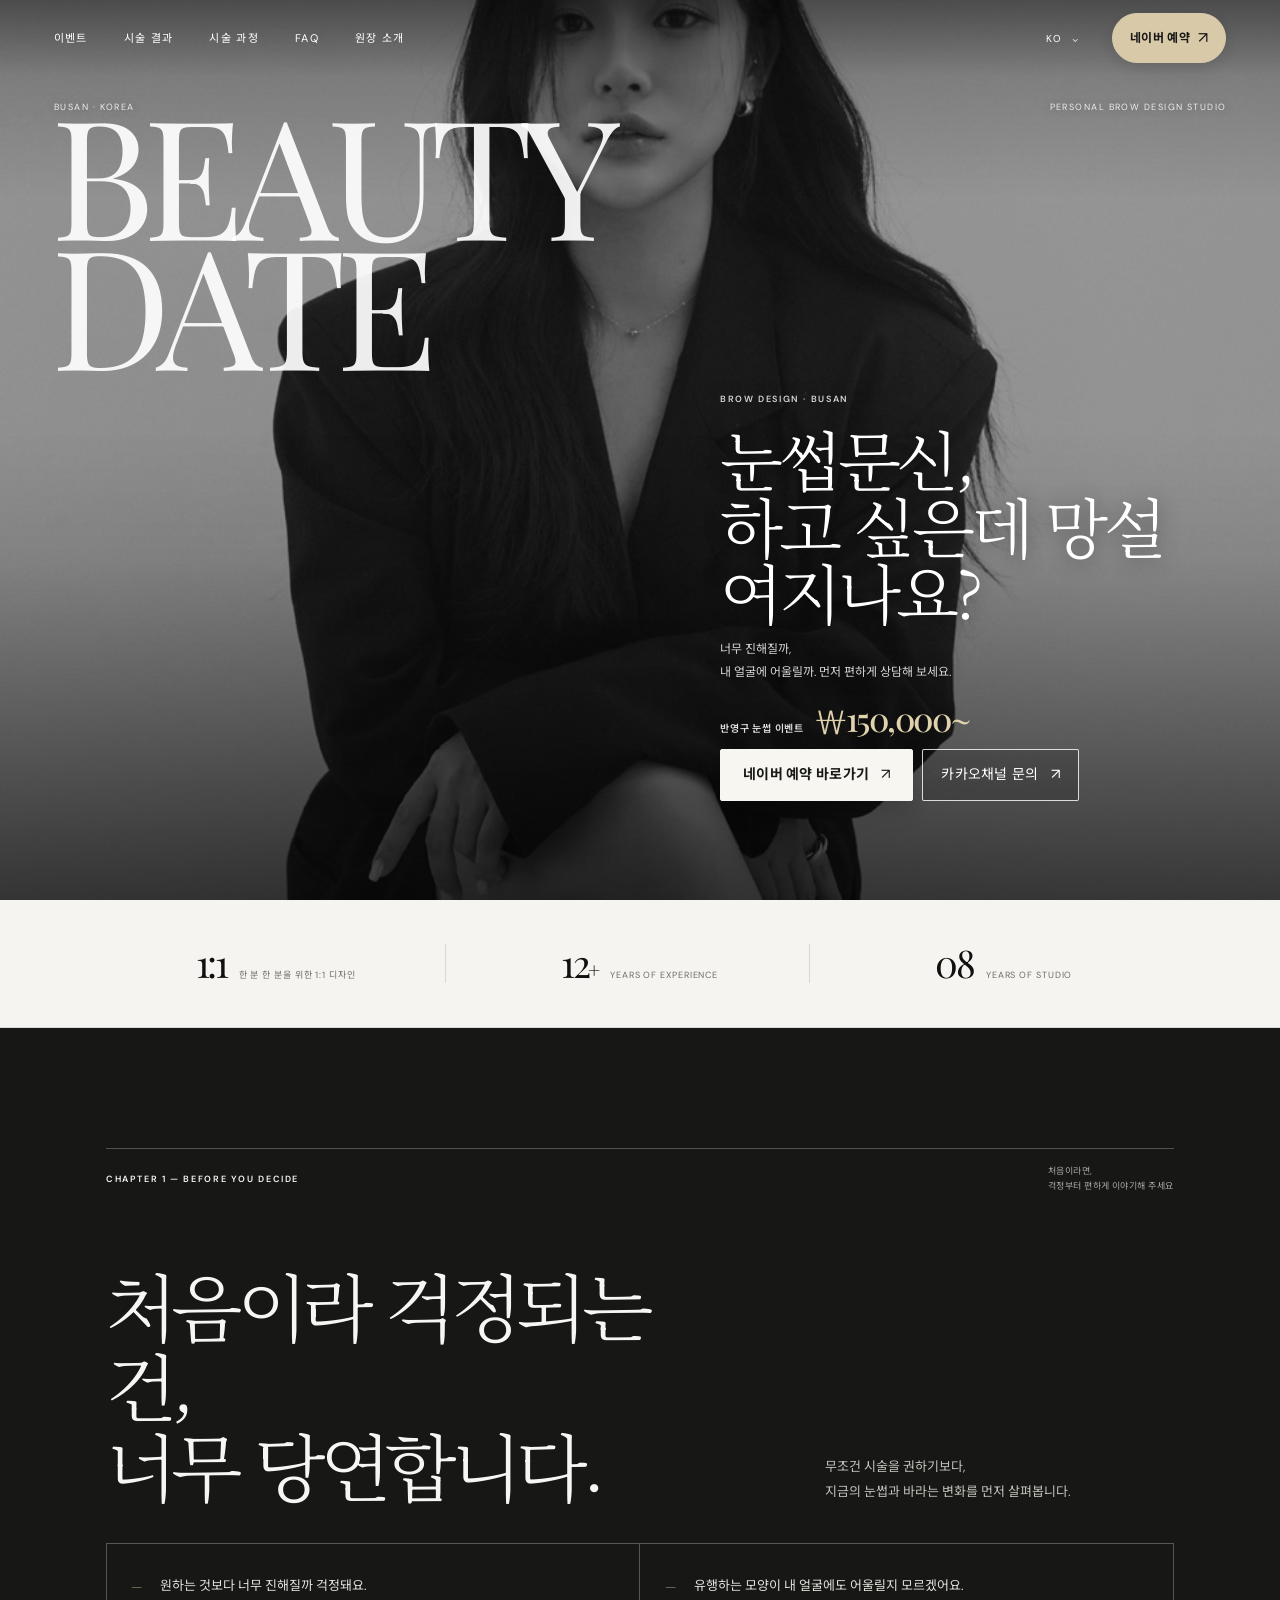
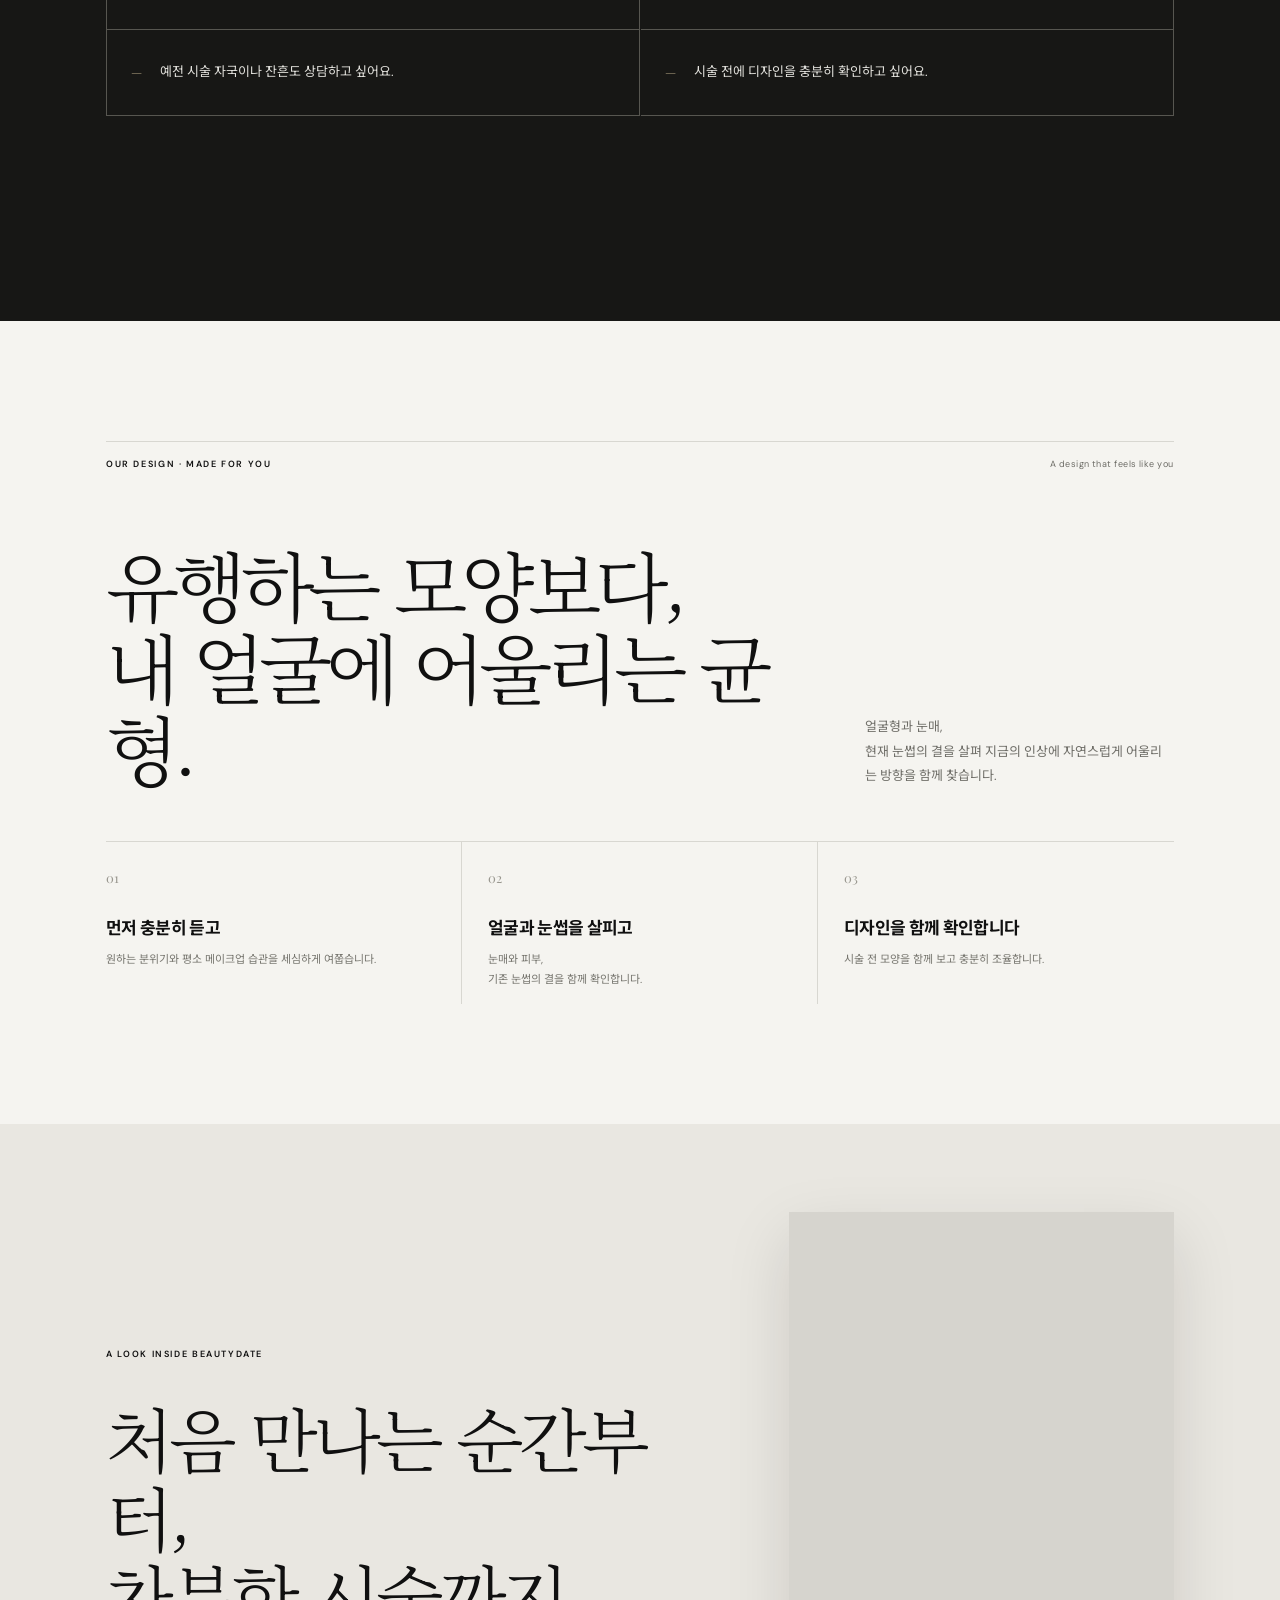
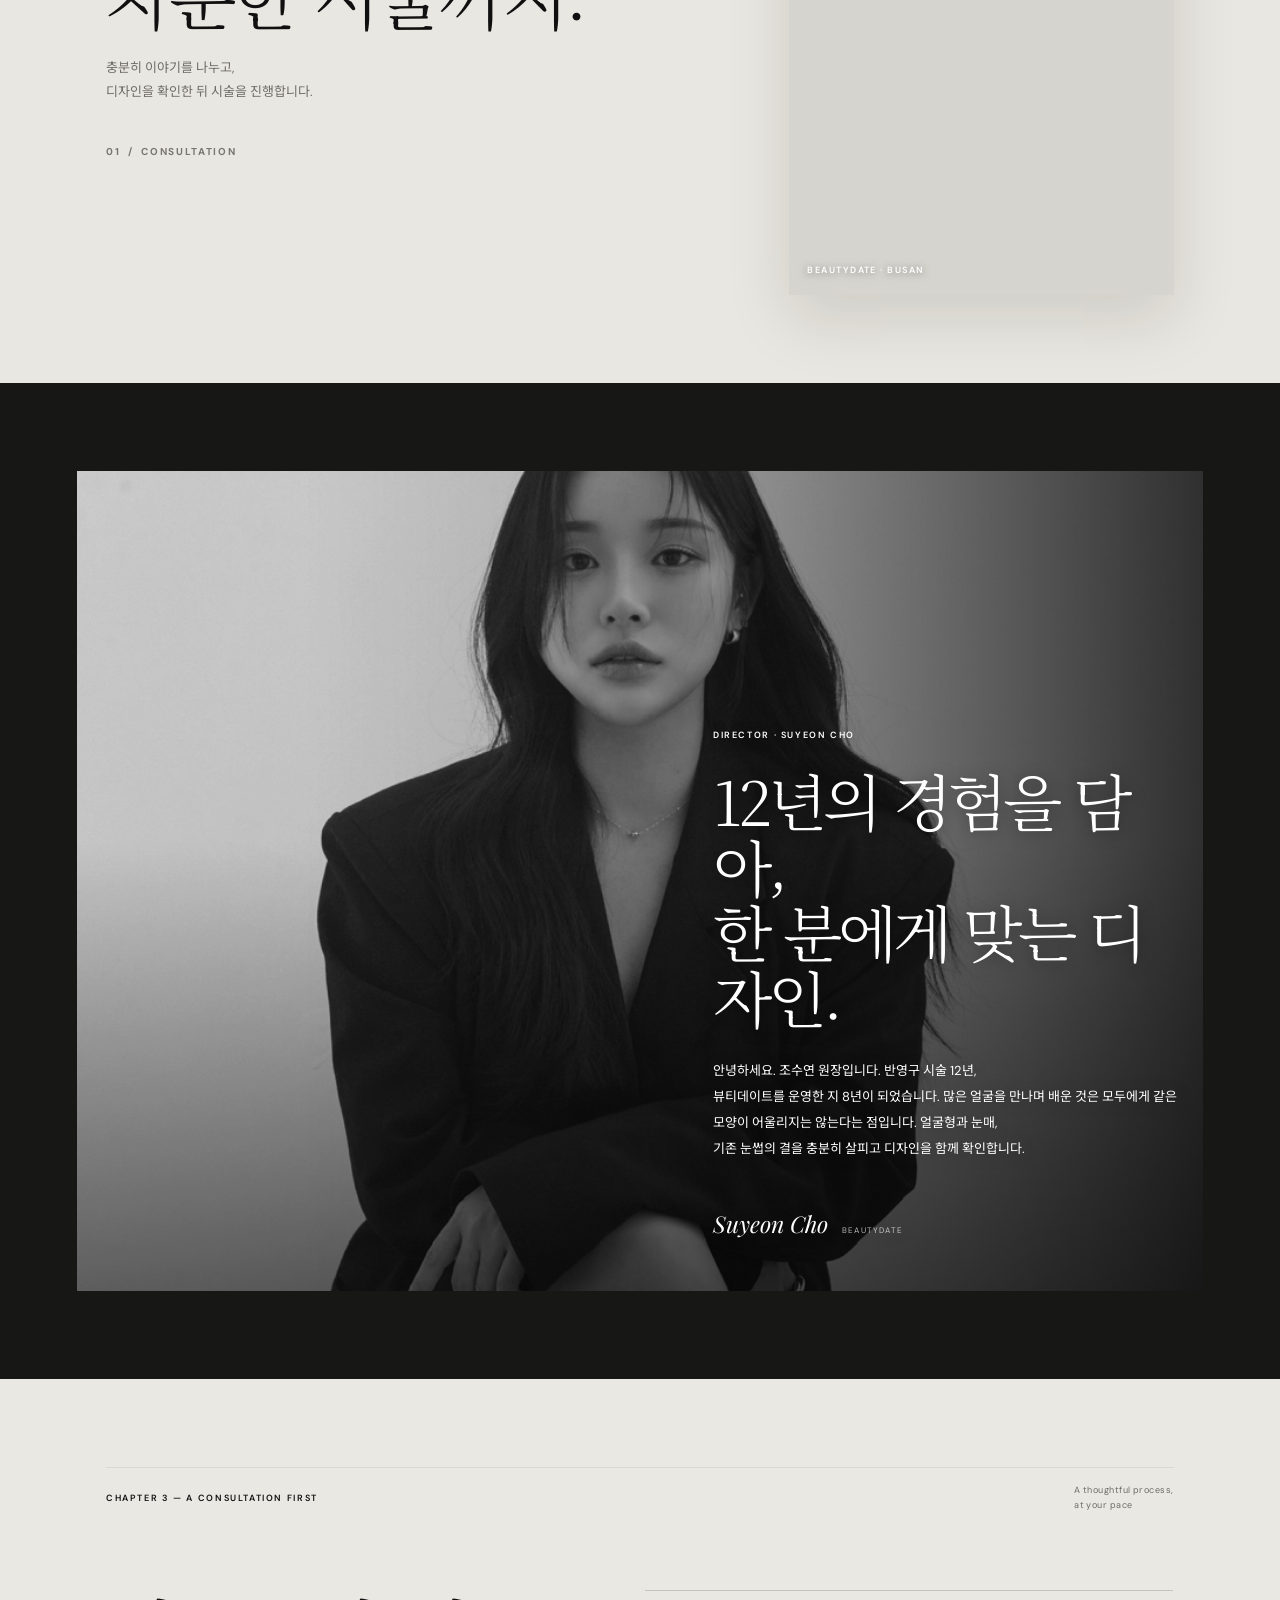
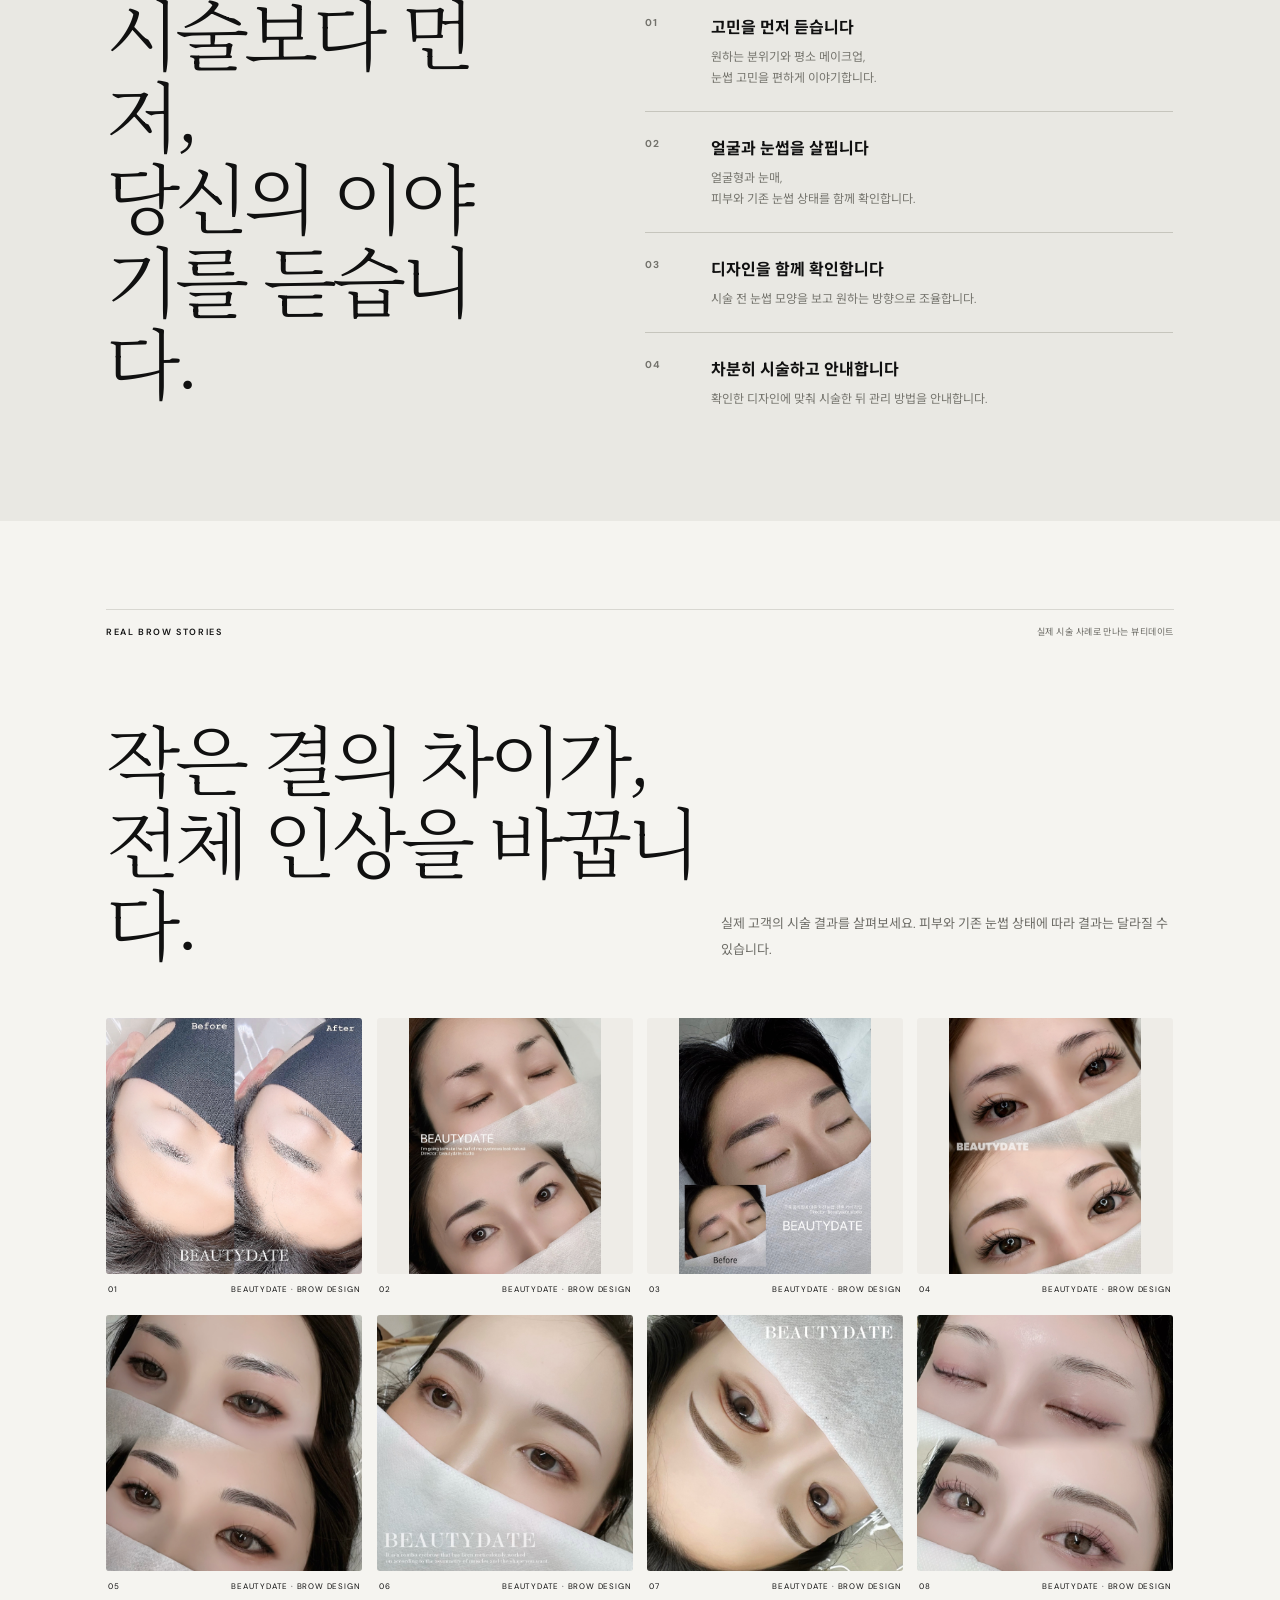
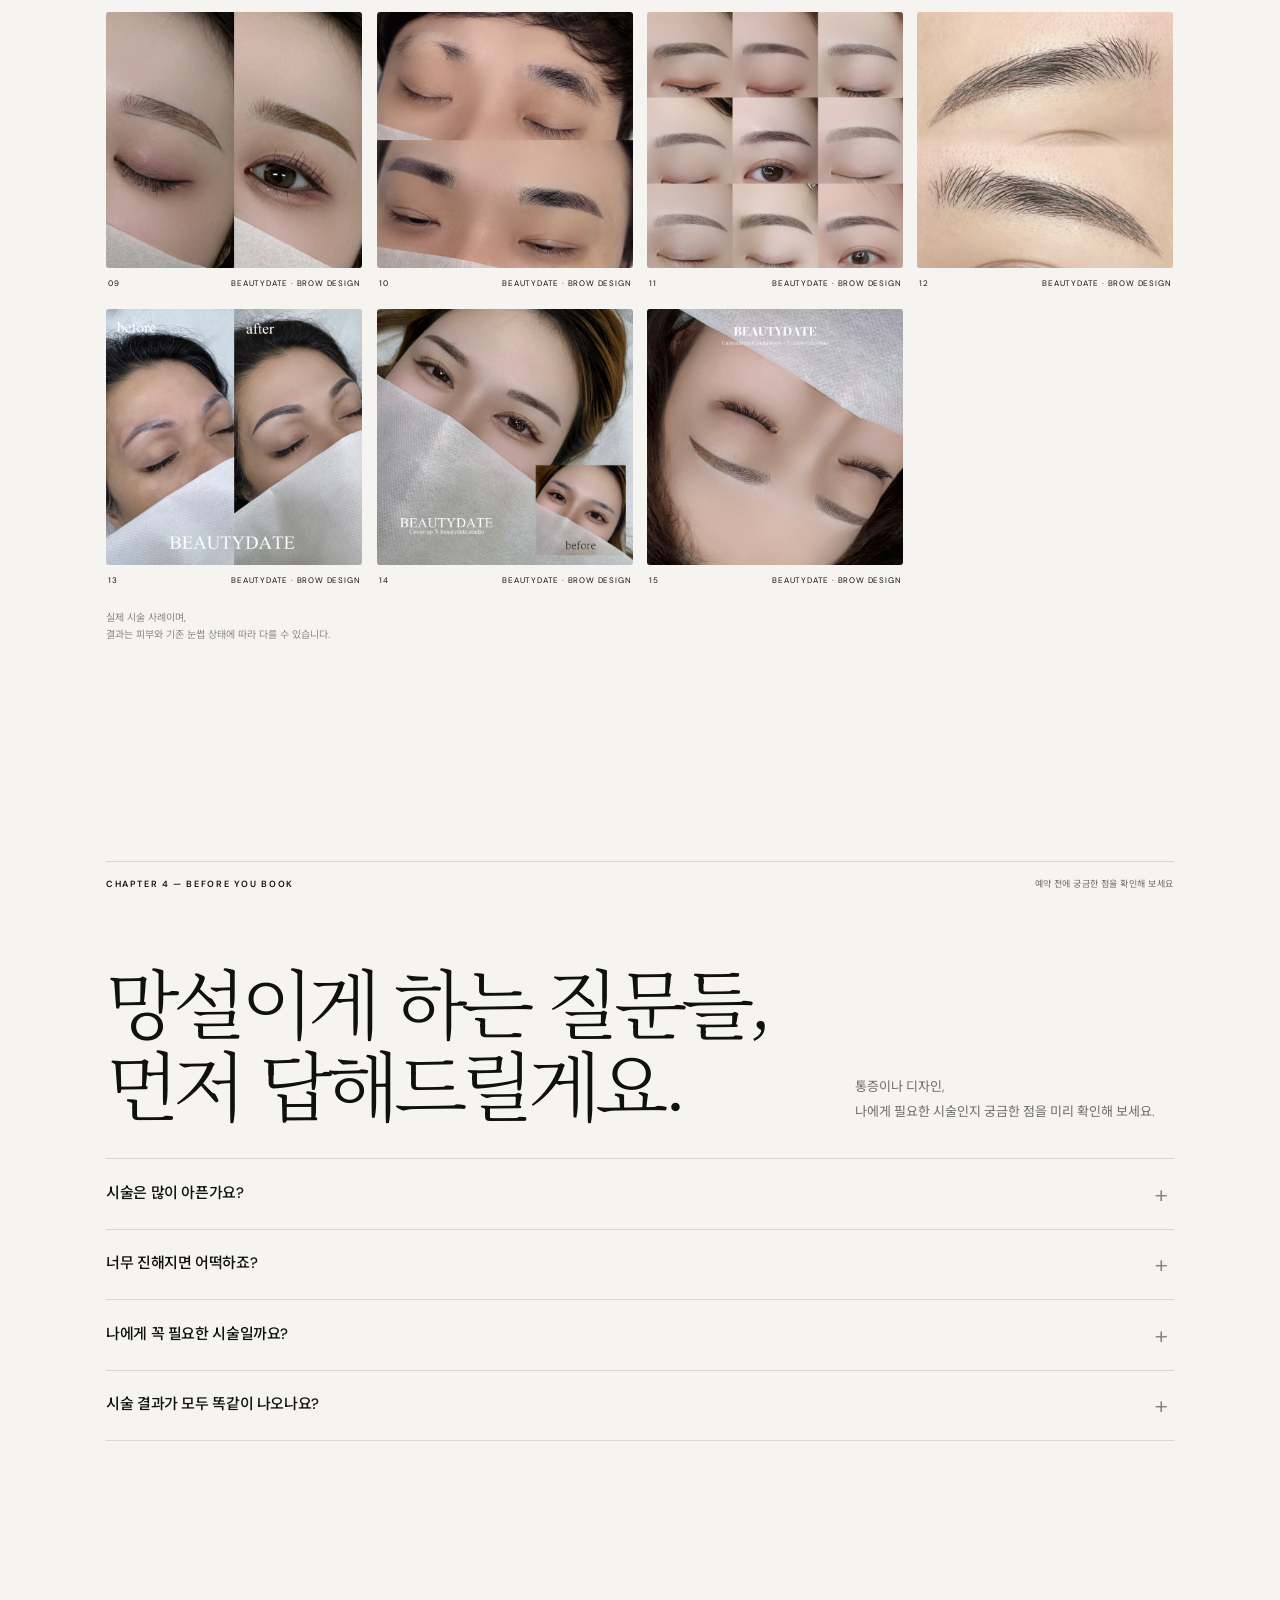
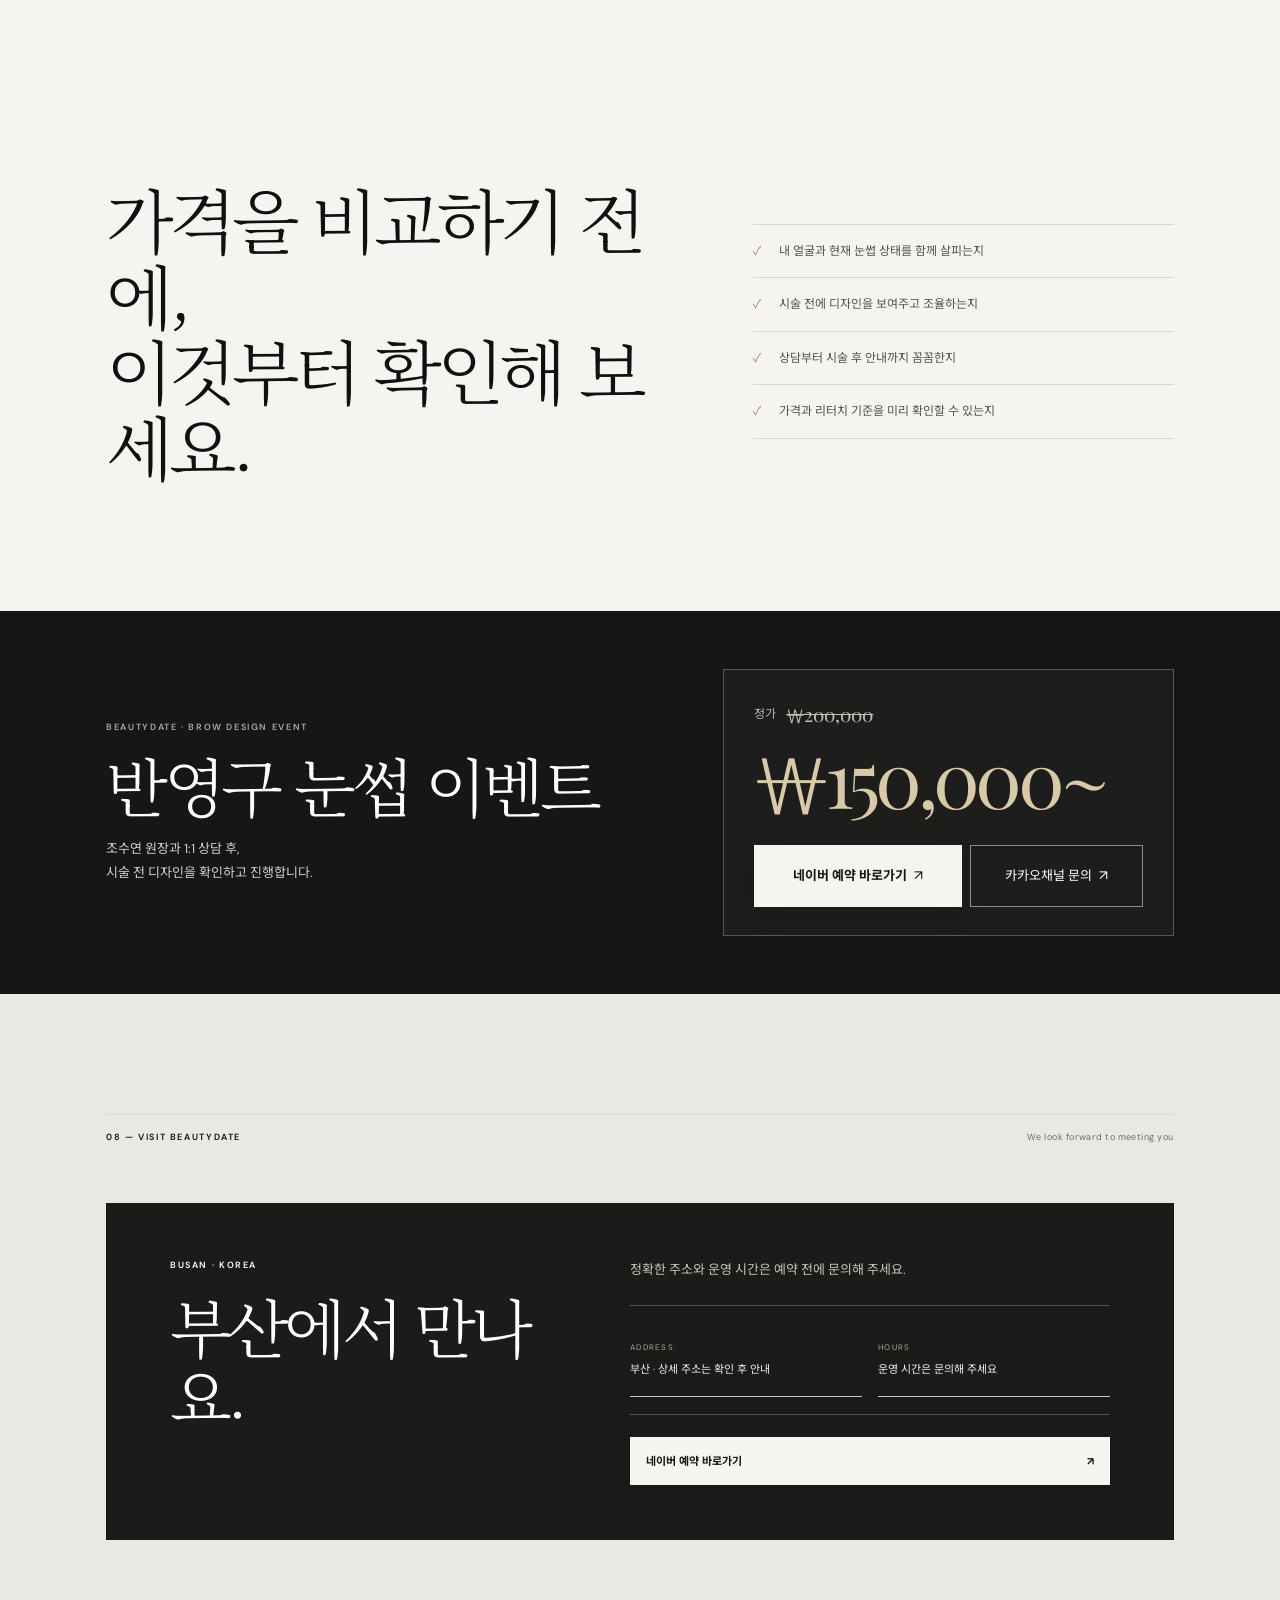
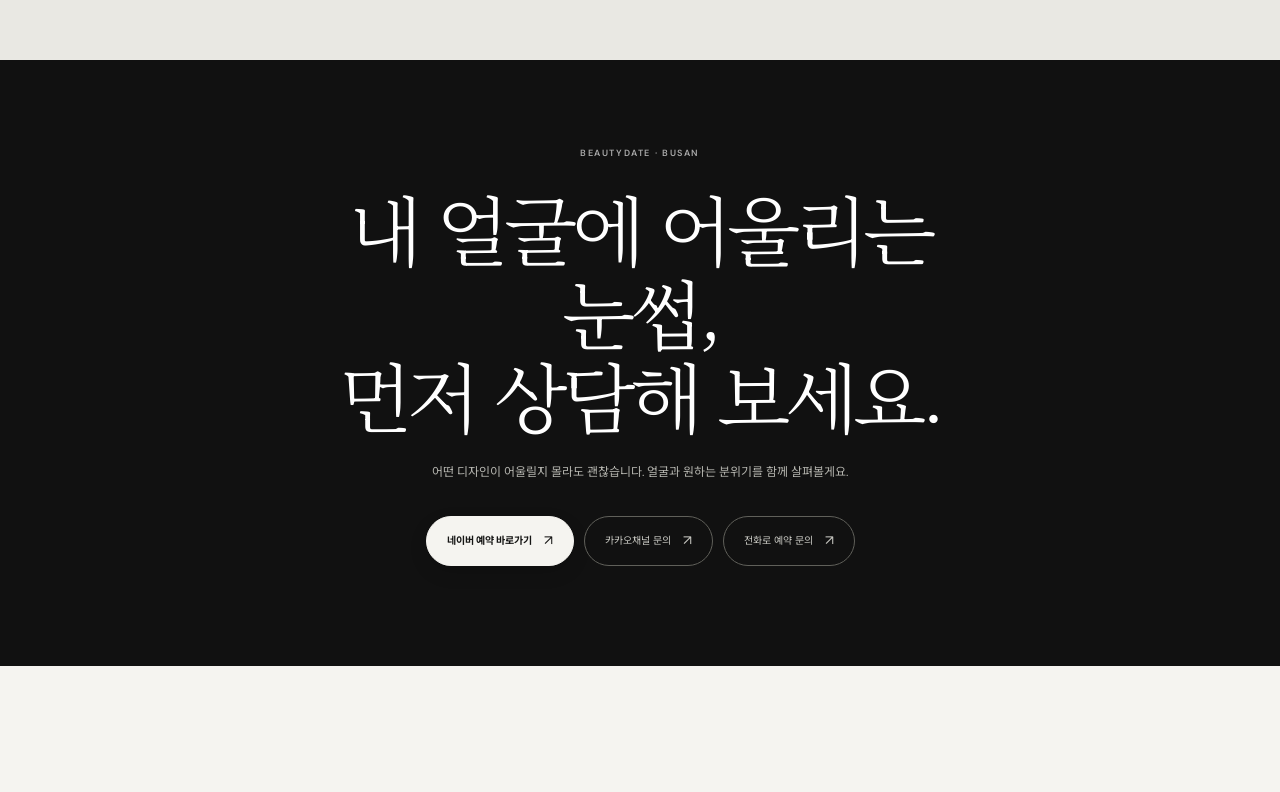
==== index.html @ 1f7e8e73 "Show event price by hero booking actions" ====
<!doctype html>
<html lang="ko">
<head>
  <meta charset="utf-8" />
  <meta name="viewport" content="width=device-width, initial-scale=1" />
  <meta http-equiv="Cache-Control" content="no-cache, no-store, must-revalidate" />
  <meta http-equiv="Pragma" content="no-cache" />
  <meta http-equiv="Expires" content="0" />
  <meta name="theme-color" content="#f5f4f0" />
  <meta name="description" content="부산 뷰티데이트. 조수연 원장의 1:1 맞춤 눈썹 반영구 디자인과 시술 포트폴리오를 만나보세요." />
  <title>뷰티데이트 | 조수연 원장</title>
  <link rel="preconnect" href="https://fonts.googleapis.com">
  <link rel="preconnect" href="https://fonts.gstatic.com" crossorigin>
  <link href="https://fonts.googleapis.com/css2?family=DM+Sans:wght@400;500;600;700&family=Noto+Sans+KR:wght@400;500;600;700&family=Noto+Serif+KR:wght@300;400;500&family=Playfair+Display:wght@400;500;600&display=swap" rel="stylesheet">
  <link rel="stylesheet" href="styles.css?v=20261010-hero-event-price" />
</head>
<body>
  <header class="site-header">
    <a class="sr-only" href="#top" aria-label="Beautydate home">Home</a>
    <nav class="main-nav" aria-label="Main navigation">
      <a href="#event" data-i18n="navOffer">이벤트</a><a href="#works" data-i18n="navWorks">시술 결과</a><a href="#process" data-i18n="navProcess">시술 과정</a><a href="#faq">FAQ</a><a href="#director" data-i18n="navDirector">원장 소개</a>
    </nav>
    <div class="header-end"><div class="language" aria-label="Language"><button class="lang-current" aria-expanded="false">KO <span>⌄</span></button><div class="lang-menu"><button data-lang="ko">한국어</button><button data-lang="ja">日本語</button><button data-lang="zh-TW">繁體中文</button><button data-lang="en">English</button></div></div><a class="header-book" href="https://pcmap.place.naver.com/place/1254580452/booking" target="_blank" rel="noopener noreferrer"><span data-i18n="book">예약하기</span><b aria-hidden="true">↗</b></a></div>
    <button class="menu-toggle" aria-label="Open navigation"><i></i><i></i></button>
  </header>

  <main id="top">
    <section class="hero">
      <div class="hero-stage">
        <h1 class="hero-word">BEAUTY<br><span>DATE</span></h1>
        <figure class="hero-portrait" aria-label="뷰티데이트 조수연 원장 프로필"><img class="hero-slide is-active" src="assets/owner-profile-1.jpeg" alt="조수연 뷰티데이트 대표원장 프로필 사진" fetchpriority="high"><img class="hero-slide" src="assets/owner-profile-2.jpeg" alt="" aria-hidden="true"></figure>
        <div class="hero-topline"><span data-i18n="heroKicker">BUSAN · KOREA</span><span data-i18n="heroTopRight">PERSONAL BROW DESIGN STUDIO</span></div>
        <div class="hero-message"><p class="eyebrow" data-i18n="heroEyebrow">BEAUTY, IN YOUR OWN BALANCE</p><h2 data-i18n="heroTitle">나답게 선명해지는<br>아름다움.</h2><p data-i18n="heroText">얼굴의 균형과 표정을 살펴, 지금의 나에게 자연스럽게 어울리는 눈썹을 디자인합니다.</p><div class="hero-offer"><span data-i18n="heroOfferLabel">반영구 눈썹 이벤트</span><strong>₩150,000~</strong></div><div class="hero-actions"><a class="booking-primary" href="https://pcmap.place.naver.com/place/1254580452/booking" target="_blank" rel="noopener noreferrer"><span data-i18n="naverBooking">네이버 예약 바로가기</span><b aria-hidden="true">↗</b></a><a class="booking-secondary" href="https://pf.kakao.com/_fQxjnT" target="_blank" rel="noopener noreferrer"><span data-i18n="kakaoInquiry">카카오채널 문의</span><b aria-hidden="true">↗</b></a></div></div>
      </div>
    </section>

    <section class="signature-quick section-pad" id="signature" aria-label="뷰티데이트 핵심 정보"><div><strong>1:1</strong><span data-i18n="quickDesign">얼굴형에 맞춘 디자인</span></div><div><strong>12<span>+</span></strong><span data-i18n="yearsService">YEARS OF EXPERIENCE</span></div><div><strong>08</strong><span data-i18n="yearsStudio">YEARS OF STUDIO</span></div></section>

    <section class="concerns section-pad" id="concerns"><div class="section-heading"><p class="eyebrow" data-i18n="concernsLabel">02 — DOES THIS FEEL FAMILIAR?</p><span data-i18n="concernsMeta">A little more ease, every morning</span></div><div class="concerns-heading"><h2 data-i18n="concernsTitle">눈썹을 그릴 때마다<br>마음에 걸리는 게 있나요?</h2><p data-i18n="concernsText">매일 반복되는 작은 불편부터, 처음 시술을 앞둔 걱정까지 편하게 이야기해 주세요.</p></div><div class="concerns-list"><p data-i18n="concernOne">양쪽 눈썹 모양을 맞추기 어려워요.</p><p data-i18n="concernTwo">빈 곳을 채우다 보면 인상이 진해져요.</p><p data-i18n="concernThree">매일 그리는 시간을 조금 줄이고 싶어요.</p><p data-i18n="concernFour">처음이라 어떤 모양이 어울릴지 모르겠어요.</p></div><p class="concerns-foot" data-i18n="concernsFoot">서두르지 않고 상담한 뒤, 얼굴과 취향에 맞는 방향을 함께 찾아갑니다.</p></section>

    <section class="approach section-pad" id="approach"><div class="section-heading"><p class="eyebrow" data-i18n="approachLabel">01 — OUR DESIGN</p><span data-i18n="approachMeta">Designed around your features</span></div><div class="approach-intro"><h2 data-i18n="approachTitle">유행하는 모양보다,<br><em>나에게 어울리는 균형.</em></h2><p data-i18n="approachText">얼굴형과 눈매, 기존 눈썹의 결을 살펴 지금의 인상에 자연스럽게 어울리는 디자인을 찾습니다.</p></div><div class="approach-points"><article><span>01</span><h3 data-i18n="approachOneTitle">먼저 충분히 듣고</h3><p data-i18n="approachOneText">원하는 분위기와 평소 메이크업 습관을 상담합니다.</p></article><article><span>02</span><h3 data-i18n="approachTwoTitle">함께 디자인을 보고</h3><p data-i18n="approachTwoText">시술 전 눈썹 모양을 확인하고 조율합니다.</p></article><article><span>03</span><h3 data-i18n="approachThreeTitle">차분히 마무리합니다</h3><p data-i18n="approachThreeText">확인한 디자인을 바탕으로 세심하게 시술합니다.</p></article></div></section>

    <section class="design-film section-pad" id="film" aria-labelledby="design-film-title"><div class="design-film-copy"><p class="eyebrow" data-i18n="filmLabel">CONSULTATION · TREATMENT</p><h2 id="design-film-title" data-i18n="filmTitle">상담부터 시술까지,<br><em>편안한 흐름으로.</em></h2><p data-i18n="filmText">충분히 이야기를 나누고, 차분하게 시술을 진행합니다.</p><span class="film-caption" aria-live="polite" data-film-caption>01&nbsp; / &nbsp;CONSULTATION</span></div><div class="design-film-frame" data-design-film><video class="design-film-video is-active" muted playsinline webkit-playsinline preload="auto" aria-label="뷰티데이트 상담 영상"><source src="assets/design-video/consultation.m4v?v=20261005-15sec" type="video/mp4"></video><video class="design-film-video" muted playsinline webkit-playsinline preload="auto" aria-label="뷰티데이트 시술 영상"><source src="assets/design-video/treatment-1.m4v" type="video/mp4"></video><span class="film-index" aria-hidden="true">BEAUTYDATE · BUSAN</span></div></section>

    <section class="director section-pad" id="director"><div class="section-heading"><p class="eyebrow" data-i18n="directorLabel">CHAPTER 2 — MEET YOUR DIRECTOR</p><span data-i18n="directorMeta">Beautydate, Busan</span></div><div class="director-grid"><figure><video class="director-ai-video" autoplay muted loop playsinline webkit-playsinline preload="metadata" poster="assets/owner-profile-1.jpeg" aria-label="뷰티데이트 대표원장 AI 소개 영상"><source src="assets/hero-video-compatible.m4v" type="video/mp4"></video></figure><div class="director-copy"><p class="eyebrow" data-i18n="directorEyebrow">DIRECTOR · SUYEON CHO</p><h2 data-i18n="directorTitle">12년의 경험,<br><em>한 사람을 위한 디자인.</em></h2><p data-i18n="directorText">반영구 시술 12년, 샵 운영 8년의 경험을 바탕으로 고객 한 분 한 분의 얼굴에 어울리는 디자인을 고민합니다. 충분히 듣고, 함께 확인하고, 세심하게 마무리합니다.</p><div class="signature-mark">Suyeon Cho<span>BEAUTYDATE</span></div></div></div></section>

    <section class="process section-pad" id="process"><div class="section-heading"><p class="eyebrow" data-i18n="processLabel">CHAPTER 3 — A CONSULTATION FIRST</p><span data-i18n="processMeta">Considered at every step</span></div><div class="process-grid"><h2 data-i18n="processTitle">서두르지 않고,<br><em>함께 완성합니다.</em></h2><div class="steps"><article><b>01</b><div><h3 data-i18n="step1Title">상담</h3><p data-i18n="step1Text">원하는 분위기와 현재 눈썹 상태, 피부 컨디션을 먼저 확인합니다.</p></div></article><article><b>02</b><div><h3 data-i18n="step2Title">디자인 확인</h3><p data-i18n="step2Text">얼굴의 비율과 눈매에 맞춰 디자인하고, 시술 전 충분히 조율합니다.</p></div></article><article><b>03</b><div><h3 data-i18n="step3Title">섬세한 시술</h3><p data-i18n="step3Text">확정한 디자인을 바탕으로 차분하게 시술을 진행합니다.</p></div></article><article><b>04</b><div><h3 data-i18n="step4Title">사후 안내</h3><p data-i18n="step4Text">시술 후 관리 방법과 리터치 관련 내용을 안내해 드립니다.</p></div></article></div></div></section>

    <section class="works section-pad" id="works"><div class="section-heading"><p class="eyebrow" data-i18n="worksLabel">REAL BROW STORIES</p><span data-i18n="worksMeta">A collection of real brow designs</span></div><div class="works-title"><h2 data-i18n="worksTitle">작은 결의 차이가<br><em>전체 인상을 바꿉니다.</em></h2><p data-i18n="worksText">실제 고객의 시술 결과를 살펴보세요.<br>피부와 기존 눈썹에 따라 결과는 달라질 수 있습니다.</p></div><div class="treatment-gallery" aria-label="뷰티데이트 시술 결과 사진"></div><p class="gallery-footnote" data-i18n="galleryFootnote">실제 시술 사례이며, 결과는 피부와 기존 눈썹 상태에 따라 다를 수 있습니다.</p></section>
    <dialog class="gallery-lightbox" aria-label="시술 사진 확대 보기"><button class="gallery-close" type="button" aria-label="닫기">×</button><button class="gallery-previous" type="button" aria-label="이전 사진">←</button><figure><img alt=""><figcaption></figcaption></figure><button class="gallery-next" type="button" aria-label="다음 사진">→</button></dialog>

    <section class="faq section-pad" id="faq"><div class="section-heading"><p class="eyebrow" data-i18n="faqLabel">CHAPTER 4 — BEFORE YOU BOOK</p><span data-i18n="faqMeta">Good to know before booking</span></div><div class="faq-heading"><h2 data-i18n="faqTitle">예약 전에 궁금한 점,<br><em>먼저 확인해 보세요.</em></h2><p data-i18n="faqText">시술 전 충분히 상담하고, 궁금한 점은 예약 전에 편하게 문의하실 수 있어요.</p></div><div class="faq-list"><details><summary data-i18n="faqOneQ">시술 전에 디자인을 확인할 수 있나요?</summary><p data-i18n="faqOneA">상담 후 디자인을 제안하고, 시술 전에 함께 확인하고 조율합니다.</p></details><details><summary data-i18n="faqTwoQ">시술 결과가 모두 똑같이 나오나요?</summary><p data-i18n="faqTwoA">피부와 기존 눈썹 상태에 따라 결과에 차이가 있을 수 있습니다.</p></details><details><summary data-i18n="faqThreeQ">예약은 어떻게 하면 되나요?</summary><p data-i18n="faqThreeA">네이버 예약 또는 카카오채널로 문의해 주세요. 전화 문의도 가능합니다.</p></details><details><summary data-i18n="faqFourQ">리터치 조건과 가격은 어떻게 되나요?</summary><p data-i18n="faqFourA">리터치 적용 기간과 비용은 예약 전에 카카오채널로 확인해 주세요.</p></details></div></section>

    <section class="recommend section-pad" id="recommend"><div class="section-heading"><p class="eyebrow" data-i18n="recommendLabel">BEFORE CHOOSING A STUDIO</p><span data-i18n="recommendMeta">Who this may suit</span></div><div class="recommend-content"><h2 data-i18n="recommendTitle">이런 분이라면,<br><em>편하게 상담부터 시작해 보세요.</em></h2><ul><li data-i18n="recommendOne">얼굴형과 눈매에 맞는 눈썹을 찾고 싶은 분</li><li data-i18n="recommendTwo">너무 진하거나 인위적인 느낌이 걱정되는 분</li><li data-i18n="recommendThree">시술 전 모양을 함께 확인하고 싶은 분</li><li data-i18n="recommendFour">처음이라 차근차근 설명을 듣고 싶은 분</li></ul></div></section>

    <section class="offer" id="event"><div class="offer-inner"><div class="offer-copy"><p class="eyebrow" data-i18n="eventKicker">BEAUTYDATE · EVENT</p><h2 data-i18n="eventTitle">반영구 눈썹 이벤트</h2><p data-i18n="eventIntro">1:1 디자인 상담부터 시술 전 디자인 확인까지, 조수연 원장이 함께합니다.</p><p class="offer-foreign" data-i18n="eventForeign">외국인 고객 눈썹 시술가</p></div><div class="offer-price"><span class="offer-regular"><span data-i18n="eventRegular">정가</span> <del>₩200,000</del></span><strong>₩150,000~</strong><p class="offer-fineprint" data-i18n="eventFineprint">달러 표기는 참고 환산가이며, 최종 금액은 상담 시 확인해 주세요.</p><div class="offer-actions"><a href="https://pcmap.place.naver.com/place/1254580452/booking" target="_blank" rel="noopener noreferrer"><span data-i18n="naverBooking">네이버 예약 바로가기</span><b aria-hidden="true">↗</b></a><a href="https://pf.kakao.com/_fQxjnT" target="_blank" rel="noopener noreferrer"><span data-i18n="kakaoInquiry">카카오채널 문의</span><b aria-hidden="true">↗</b></a></div></div><div class="foreign-service-card"><h3 data-i18n="foreignMenuHeading">외국인 고객 시술 메뉴</h3><div class="foreign-service-grid"><div><span data-i18n="serviceNatural">자연눈썹</span><strong>₩170,000~</strong></div><div><span data-i18n="serviceCombo">콤보눈썹</span><strong>₩200,000~</strong></div><div><span data-i18n="serviceShadow">쉐도우눈썹</span><strong>₩200,000~</strong></div><div><span data-i18n="serviceEyeliner">아이라인</span><strong>₩150,000~</strong></div><div><span data-i18n="serviceHairline">헤어라인</span><strong>₩250,000~</strong></div><div><span data-i18n="serviceLip">입술</span><strong>₩300,000~</strong></div></div><div class="foreign-service-terms"><p><strong data-i18n="premiumRetouch">프리미엄 리터치</strong><span data-i18n="retouchTerms">4개월 이내 무료 · 6개월 이내 50% 할인 · 1년 이내 30% 할인</span></p><ul><li data-i18n="foreignPigment">최상급 인증 색소, 고객별 별도 니들 사용</li><li data-i18n="foreignCardFee">해외 카드 결제 수수료 포함</li><li data-i18n="foreignSchedule">관광객 일정에 맞춰 영업시간 외·휴무일에도 예약 시간을 조율해 드립니다.</li></ul><small data-i18n="foreignPriceNote">가격은 원화 기준입니다. 최종 금액은 예약 전 확인해 주세요.</small></div><p class="foreign-booking-heading" data-i18n="bookingHeading">LINEで予約・お問い合わせ</p><div class="foreign-service-actions offer-actions"><a href="https://line.me/R/ti/p/@209fyimp" target="_blank" rel="noopener noreferrer"><span data-i18n="lineLink">LINEで予約</span><b aria-hidden="true">↗</b></a><a href="https://www.instagram.com/beautydate.studio/" target="_blank" rel="noopener noreferrer"><span data-i18n="instagramLink">Instagram</span><b aria-hidden="true">↗</b></a></div></div></div></section>

    <section class="visit section-pad" id="visit"><div class="section-heading"><p class="eyebrow">08 — VISIT BEAUTYDATE</p><span data-i18n="visitMeta">We look forward to meeting you</span></div><div class="visit-card"><div><p class="eyebrow">BUSAN · KOREA</p><h2 data-i18n="visitTitle">부산에서 만나요.</h2></div><div><p data-i18n="visitText">정확한 주소와 운영 시간은 예약 전에 문의해 주세요.</p><div class="visit-details"><div><span data-i18n="addressLabel">ADDRESS</span><b data-i18n="addressPending">부산 · 상세 주소는 확인 후 안내</b></div><div><span data-i18n="hoursLabel">HOURS</span><b data-i18n="hoursPending">운영 시간은 문의해 주세요</b></div></div><a class="visit-booking" href="https://pcmap.place.naver.com/place/1254580452/booking" target="_blank" rel="noopener noreferrer"><span data-i18n="naverBooking">네이버 예약 바로가기</span><b aria-hidden="true">↗</b></a></div></div></section>

    <section class="contact" id="contact"><div class="contact-inner"><p class="eyebrow">BEAUTYDATE · BUSAN</p><h2 data-i18n="contactTitle">나에게 어울리는 디자인,<br>함께 이야기해요.</h2><p data-i18n="contactText">예약 링크와 카카오톡 채널을 통해 편하게 문의해 주세요.</p><div class="contact-actions"><a class="contact-primary" href="https://pcmap.place.naver.com/place/1254580452/booking" target="_blank" rel="noopener noreferrer"><span data-i18n="naverBooking">네이버 예약 바로가기</span><b aria-hidden="true">↗</b></a><a href="https://pf.kakao.com/_fQxjnT" target="_blank" rel="noopener noreferrer"><span data-i18n="kakaoInquiry">카카오채널 문의</span><b aria-hidden="true">↗</b></a><a href="tel:01075978444"><span data-i18n="bookingCall">전화로 예약 문의</span><b aria-hidden="true">↗</b></a></div></div></section>
  </main>
  <footer class="site-footer"><a class="wordmark" href="#top">BEAUTY<span>DATE</span></a><div><b data-i18n="footerName">뷰티데이트 · 조수연 원장</b><p data-i18n="footerNotice">부산 · 전화 010-7597-8444</p></div><a class="back-top" href="#top" data-i18n="backTop">맨 위로 ↑</a></footer>
  <div class="mobile-cta"><p class="mobile-cta-label" data-i18n="mobileBookingPrompt">빠른 예약 · 상담</p><div class="mobile-cta-actions"><a href="https://pcmap.place.naver.com/place/1254580452/booking" target="_blank" rel="noopener noreferrer"><span data-i18n="naverBooking">네이버 예약 바로가기</span><b aria-hidden="true">↗</b></a><a href="https://pf.kakao.com/_fQxjnT" target="_blank" rel="noopener noreferrer"><span data-i18n="kakaoInquiry">카카오채널 문의</span><b aria-hidden="true">↗</b></a></div></div>
  <script src="app.js?v=20261010-hero-event-price"></script>
</body>
</html>
---- styles.css ----
:root{--paper:#f5f4f0;--ink:#101010;--muted:#77766f;--line:#d8d7d1;--white:#fff;--serif:'Playfair Display',Georgia,serif;--sans:'DM Sans','Noto Sans KR',sans-serif;--max:1440px}
*{box-sizing:border-box}html{scroll-behavior:smooth;scroll-padding-top:90px}body{margin:0;background:var(--paper);color:var(--ink);font-family:var(--sans);font-size:15px;line-height:1.7}a{color:inherit;text-decoration:none}img{display:block;width:100%;height:100%;object-fit:cover}button{font:inherit;color:inherit}.site-header{height:76px;display:flex;align-items:center;justify-content:space-between;padding:0 4.2%;border-bottom:1px solid rgba(0,0,0,.13);position:absolute;z-index:5;inset:0 0 auto;background:rgba(245,244,240,.86);backdrop-filter:blur(12px)}.wordmark{font-size:18px;font-weight:700;letter-spacing:-.09em;line-height:1}.wordmark span{font-weight:400;margin-left:4px}.main-nav{display:flex;gap:36px;font-size:11px;text-transform:uppercase;letter-spacing:.12em}.main-nav a,.header-book,.text-link{transition:opacity .2s}.main-nav a:hover,.header-book:hover,.text-link:hover{opacity:.6}.header-end{display:flex;align-items:center;gap:24px}.header-book{font-size:11px;letter-spacing:.08em}.header-book span{font-size:16px;margin-left:8px}.language{position:relative}.lang-current,.lang-menu button{border:0;background:none;cursor:pointer}.lang-current{font-size:10px;letter-spacing:.12em;padding:8px}.lang-current span{font-size:15px;margin-left:4px}.lang-menu{display:none;position:absolute;top:34px;right:0;background:#fff;min-width:130px;padding:8px;box-shadow:0 12px 34px #0002}.language.open .lang-menu{display:grid}.lang-menu button{text-align:left;padding:8px;font-size:12px}.lang-menu button:hover{background:#f0efeb}.menu-toggle{display:none;border:0;background:none;width:34px;padding:8px}.menu-toggle i{display:block;height:1px;background:#111;margin:6px 0}.hero{padding:108px 4.2% 25px;max-width:var(--max);margin:0 auto}.hero-topline,.hero-bottom,.section-heading{display:flex;justify-content:space-between;align-items:center;font-size:9px;letter-spacing:.16em}.hero-topline{height:28px;color:#4c4b47}.hero-stage{height:min(690px,72vw);min-height:530px;position:relative;overflow:hidden;margin-top:12px;background:#e4e2dd}.hero-portrait{position:absolute;top:0;bottom:0;left:36%;width:38%;margin:0;overflow:hidden}.hero-portrait img,.hero-portrait video{object-position:center 25%;filter:grayscale(100%);width:100%;height:100%;object-fit:cover}.hero-word{position:absolute;z-index:1;left:-1.2%;top:8%;margin:0;font-size:clamp(150px,23vw,330px);line-height:.72;letter-spacing:-.105em;font-weight:700;white-space:nowrap;pointer-events:none}.hero-word span{letter-spacing:-.105em}.hero-message{position:absolute;z-index:2;right:2.4%;bottom:9%;width:27%;max-width:310px}.eyebrow{font-size:9px;letter-spacing:.18em;font-weight:600;margin:0 0 18px;text-transform:uppercase}.hero-message h2{font-size:clamp(30px,4vw,53px);line-height:1.02;letter-spacing:-.07em;margin:0 0 18px}.hero-message>p:not(.eyebrow){font-size:12px;color:#55544f;line-height:1.9}.text-link{display:inline-flex;align-items:center;gap:28px;font-size:10px;letter-spacing:.08em;border-bottom:1px solid #222;padding:10px 0 8px;margin-top:15px}.text-link b{font-size:17px;font-weight:400}.hero-caption{position:absolute;z-index:2;left:3%;bottom:8%;display:flex;gap:15px;align-items:center;font-size:9px;letter-spacing:.12em}.caption-index{border-right:1px solid #111;padding-right:15px}.hero-bottom{padding-top:15px;color:#5e5d57}.hero-bottom a{font-size:8px}.section-pad{padding:120px 8.3%;max-width:var(--max);margin:auto}.section-heading{border-top:1px solid var(--line);padding-top:15px;color:#6d6c66}.section-heading .eyebrow{color:#121212;margin:0}.section-heading>span{font-size:9px;letter-spacing:.05em}.intro-grid{display:grid;grid-template-columns:1.3fr .7fr;align-items:end;gap:8%;padding-top:90px}.intro h2,.works h2,.process h2,.director h2,.visit h2{font-size:clamp(42px,6vw,82px);line-height:1.07;letter-spacing:-.075em;margin:0;font-weight:500}.intro h2 em,.works h2 em,.process h2 em,.director h2 em{font-family:var(--serif);font-weight:500;letter-spacing:-.04em}.intro-copy{max-width:390px;padding-bottom:6px}.intro-copy p,.works-title>p,.visit-grid p{color:#6f6e68;font-size:13px;line-height:2}.feature-band{display:grid;grid-template-columns:1.15fr .85fr;min-height:650px;background:#111;color:#fff}.feature-photo{height:650px;overflow:hidden}.feature-photo img{filter:grayscale(100%);object-position:center 35%}.feature-copy{padding:10% 13%;display:flex;flex-direction:column;justify-content:center;align-items:flex-start}.feature-copy .eyebrow{color:#aaa}.feature-quote{font-size:clamp(36px,5vw,67px);font-weight:500;line-height:1.15;letter-spacing:-.07em;margin:14px 0 34px}.thin-rule{height:1px;width:45px;background:#aaa}.feature-note{font-size:12px;color:#b7b7b2;max-width:300px;line-height:1.9;margin:25px 0 0}.feature-copy .text-link{border-color:#aaa;margin-top:28px}.works-title{display:flex;justify-content:space-between;align-items:end;padding:76px 0 55px}.works-title>p{margin:0}.gallery{display:grid;grid-template-columns:1.05fr .95fr;grid-template-rows:380px 330px;gap:15px}.gallery-item{margin:0;min-width:0;position:relative;overflow:hidden;background:#ddd}.gallery-item img{transition:transform .7s;filter:grayscale(18%)}.gallery-item:hover img{transform:scale(1.025)}.gallery-tall{grid-row:span 2}.gallery-tall img{object-position:center 30%}.gallery-small img{object-position:center 30%}.gallery-wide img{object-position:center 38%}.gallery-item figcaption{position:absolute;inset:auto 0 0;display:flex;justify-content:space-between;padding:13px 15px;background:linear-gradient(transparent,#0008);color:#fff;font-size:9px;letter-spacing:.14em}.gallery-footnote{font-size:10px;color:#898880;margin-top:17px}.process{background:#e9e8e3;max-width:none;padding-left:max(8.3%,calc((100vw - 1200px)/2));padding-right:max(8.3%,calc((100vw - 1200px)/2))}.process-grid{display:grid;grid-template-columns:.9fr 1.1fr;gap:10%;padding-top:76px}.steps article{display:grid;grid-template-columns:50px 1fr;gap:16px;border-top:1px solid #c6c5bd;padding:23px 0}.steps article>b{font-size:10px;letter-spacing:.1em;color:#73726c}.steps h3{font-size:16px;margin:0 0 6px}.steps p{font-size:12px;color:#77766f;margin:0;max-width:420px}.director-grid{display:grid;grid-template-columns:.9fr 1.1fr;gap:10%;align-items:center;padding-top:75px}.director-grid figure{margin:0;height:600px;max-height:65vw;overflow:hidden}.director-grid figure img{object-position:center 25%;filter:grayscale(100%)}.director-copy>.eyebrow{margin-bottom:24px}.director-copy h2{font-size:clamp(38px,4.8vw,66px)}.director-copy>p:not(.eyebrow){color:#6f6e68;font-size:13px;line-height:2;max-width:490px;margin-top:28px}.director-stats{display:flex;gap:60px;padding-top:28px;margin-top:28px;border-top:1px solid var(--line)}.director-stats div{display:grid}.director-stats strong{font-family:var(--serif);font-size:38px;font-weight:500;line-height:1}.director-stats strong span{font-size:18px}.director-stats small{font-size:8px;letter-spacing:.14em;color:#777;margin-top:9px}.signature-mark{font-family:var(--serif);font-style:italic;font-size:23px;margin-top:42px}.signature-mark span{font:8px var(--sans);letter-spacing:.15em;margin-left:14px;color:#777}.studio h2{font-size:clamp(32px,4.3vw,58px);letter-spacing:-.07em;font-weight:500;margin:58px 0 34px}.studio-gallery{display:grid;grid-template-columns:1.1fr .9fr 1fr;gap:14px;height:340px}.studio-gallery img{object-position:center}.visit{background:#e9e8e3;max-width:none;padding-left:max(8.3%,calc((100vw - 1200px)/2));padding-right:max(8.3%,calc((100vw - 1200px)/2))}.visit-grid{display:grid;grid-template-columns:1fr 1fr;gap:10%;padding-top:67px}.visit h2{font-size:clamp(44px,6vw,76px)}.visit-details{border-top:1px solid #c5c4bd}.visit-details div{padding:18px 0;border-bottom:1px solid #c5c4bd}.visit-details span{font-size:8px;letter-spacing:.16em;color:#777}.visit-details p{margin:5px 0 0;font-size:12px}.contact{padding:120px 25px 130px;background:#111;color:#fff;text-align:center}.contact-inner{max-width:650px;margin:auto}.contact .eyebrow{color:#aaa}.contact h2{font-size:clamp(42px,6vw,76px);line-height:1.1;letter-spacing:-.07em;margin:25px 0}.contact-inner>p:not(.eyebrow){font-size:12px;color:#b4b4ae}.contact-actions{display:flex;justify-content:center;gap:10px;flex-wrap:wrap;margin-top:34px}.contact-actions span{border:1px solid #60605a;border-radius:99px;padding:12px 20px;color:#c8c8c2;font-size:10px}.site-footer{display:flex;align-items:center;justify-content:space-between;padding:38px 5%;gap:20px;background:var(--paper)}.site-footer>div{text-align:center}.site-footer>div b{font-size:11px;font-weight:500}.site-footer p{font-size:9px;color:#777;margin:5px 0 0}.back-top{font-size:10px}.mobile-cta{display:none}
@media(min-width:1441px){.hero-stage{height:690px}}
@media(max-width:900px){.site-header{height:66px;padding:0 5%}.main-nav{gap:18px}.hero{padding:90px 5% 20px}.hero-stage{height:650px;min-height:0}.hero-portrait{left:28%;width:46%}.hero-word{font-size:clamp(150px,25vw,240px);top:13%}.hero-message{right:2%;bottom:8%;width:32%}.section-pad{padding:95px 7%}.feature-band{min-height:520px}.feature-photo{height:520px}.feature-copy{padding:9%}.gallery{grid-template-rows:320px 280px}.process-grid{gap:6%}.director-grid{gap:7%}.director-grid figure{height:520px}.studio-gallery{height:280px}}
@media(max-width:650px){body{font-size:14px}.site-header{height:60px}.main-nav{display:none;position:absolute;top:59px;left:0;right:0;padding:20px 6%;background:var(--paper);border-bottom:1px solid var(--line);flex-direction:column;gap:14px}.site-header.nav-open .main-nav{display:flex}.header-end{gap:12px;margin-left:auto;margin-right:9px}.header-book{font-size:9px}.menu-toggle{display:block}.hero{padding:75px 14px 18px}.hero-topline,.hero-bottom{font-size:7px}.hero-topline span:last-child{max-width:135px;text-align:right}.hero-stage{height:670px;min-height:0;margin-top:5px}.hero-portrait{left:12%;width:75%;height:74%;top:4%}.hero-portrait img,.hero-portrait video{object-position:center 20%}.hero-word{font-size:clamp(115px,29vw,175px);top:17%;left:-2%;line-height:.77}.hero-message{width:57%;right:5%;bottom:5%;max-width:245px}.hero-message h2{font-size:37px}.hero-message>p:not(.eyebrow){font-size:11px}.hero-message .eyebrow{font-size:7px;margin-bottom:12px}.hero-caption{left:4%;bottom:7%;font-size:7px;writing-mode:vertical-rl}.caption-index{border:0;border-bottom:1px solid #111;padding:0 0 8px}.hero-bottom span:last-child{display:none}.hero-bottom a{margin-left:auto}.section-pad{padding:76px 6%}.section-heading>span{font-size:7px;text-align:right;max-width:48%}.intro-grid,.process-grid,.director-grid,.visit-grid{grid-template-columns:1fr;gap:30px;padding-top:48px}.intro h2,.works h2,.process h2,.director h2,.visit h2{font-size:clamp(39px,11vw,60px)}.intro-copy{margin-left:18%;}.intro-copy p,.works-title>p,.visit-grid p{font-size:12px}.feature-band{grid-template-columns:1fr}.feature-photo{height:460px}.feature-copy{padding:55px 9% 62px}.feature-quote{font-size:50px}.works-title{display:block;padding:48px 0 30px}.works-title>p{margin-top:22px}.gallery{grid-template-columns:1fr 1fr;grid-template-rows:260px 240px;gap:8px}.gallery-tall{grid-row:span 2}.gallery-item figcaption{padding:9px;font-size:7px}.gallery-footnote{font-size:9px}.process-grid{padding-top:48px}.steps article{grid-template-columns:35px 1fr;padding:18px 0}.director-grid figure{height:440px;max-height:none;width:88%;}.director-copy h2{font-size:47px}.director-stats{gap:35px}.studio h2{font-size:40px;margin:42px 0 24px}.studio-gallery{height:auto;grid-template-columns:1fr 1fr;gap:8px}.studio-gallery img{height:180px}.studio-gallery img:first-child{grid-column:span 2;height:230px}.visit-grid{padding-top:45px}.visit-details{margin-top:5px}.contact{padding:82px 7% 105px}.contact h2{font-size:45px}.contact-actions{display:grid}.site-footer{padding:27px 6% 90px;display:grid;grid-template-columns:1fr 1fr}.site-footer>div{text-align:right}.back-top{grid-column:span 2;text-align:right;font-size:9px}.mobile-cta{display:block;position:fixed;z-index:8;left:12px;right:12px;bottom:10px}.mobile-cta a{height:48px;display:flex;align-items:center;justify-content:center;gap:18px;background:#111;color:white;font-size:11px;letter-spacing:.07em;box-shadow:0 6px 20px #0003}.mobile-cta span{font-size:15px}}

/* Gentle, purposeful motion for the editorial layout. */
.site-header{animation:header-enter .65s both cubic-bezier(.2,.75,.25,1)}
.hero-topline,.hero-bottom{animation:fade-in .8s .12s both ease-out}
.hero-word{animation:wordmark-enter 1s .08s both cubic-bezier(.2,.72,.2,1)}
.hero-portrait{animation:portrait-enter 1.05s .16s both cubic-bezier(.2,.75,.25,1)}
.hero-message{animation:message-enter .8s .52s both cubic-bezier(.2,.75,.25,1)}
.hero-caption{animation:fade-in .8s .65s both ease-out}
.main-nav a{position:relative}
.main-nav a::after{content:"";position:absolute;left:0;right:100%;bottom:-5px;height:1px;background:currentColor;transition:right .25s ease}
.main-nav a:hover::after{right:0}
.header-book span,.text-link b,.mobile-cta span{display:inline-block;transition:transform .25s ease}
.header-book:hover span,.text-link:hover b,.mobile-cta a:hover span{transform:translate(3px,-3px)}
.menu-toggle i{transition:transform .25s ease,opacity .2s ease}
.site-header.nav-open .menu-toggle i:first-child{transform:translateY(3.5px) rotate(45deg)}
.site-header.nav-open .menu-toggle i:last-child{transform:translateY(-3.5px) rotate(-45deg)}
.gallery-item img,.studio-gallery img,.feature-photo img{will-change:transform}
.studio-gallery img{transition:transform .6s cubic-bezier(.2,.75,.25,1)}
.studio-gallery img:hover{transform:scale(.985)}
body.motion-ready [data-reveal]{opacity:0;transform:translateY(26px);transition:opacity .75s cubic-bezier(.2,.75,.25,1),transform .75s cubic-bezier(.2,.75,.25,1);transition-delay:var(--reveal-delay,0ms)}
body.motion-ready [data-reveal].is-visible{opacity:1;transform:translateY(0)}
@keyframes header-enter{from{opacity:0;transform:translateY(-12px)}to{opacity:1;transform:translateY(0)}}
@keyframes fade-in{from{opacity:0}to{opacity:1}}
@keyframes wordmark-enter{from{opacity:0;transform:translateY(34px) scale(.98)}to{opacity:1;transform:translateY(0) scale(1)}}
@keyframes portrait-enter{from{opacity:0;transform:translateY(24px) scale(1.035)}to{opacity:1;transform:translateY(0) scale(1)}}
@keyframes message-enter{from{opacity:0;transform:translateY(18px)}to{opacity:1;transform:translateY(0)}}
@media(min-width:651px) and (max-width:790px){.main-nav{display:none;position:absolute;top:65px;left:0;right:0;padding:20px 5%;background:var(--paper);border-bottom:1px solid var(--line);flex-direction:column;gap:14px}.site-header.nav-open .main-nav{display:flex}.menu-toggle{display:block}}
@media(max-width:380px){.site-header{padding:0 12px}.wordmark{font-size:16px}.header-end{gap:7px;margin-right:4px}.header-book{font-size:8px}.hero-stage{height:620px}.hero-word{font-size:clamp(105px,29vw,122px)}.hero-message{width:64%;right:4%;bottom:5%}.hero-message h2{font-size:33px}.section-heading>span{max-width:45%;font-size:6px}.feature-photo{height:390px}.feature-quote{font-size:43px}.gallery{grid-template-rows:220px 205px}.director-grid figure{width:100%;height:390px}.director-copy h2{font-size:40px}.director-stats{gap:25px}.studio-gallery img{height:150px}.studio-gallery img:first-child{height:195px}.contact h2{font-size:39px}}
@media(prefers-reduced-motion:reduce){html{scroll-behavior:auto}*,*::before,*::after{animation-duration:.01ms!important;animation-iteration-count:1!important;scroll-behavior:auto!important;transition-duration:.01ms!important}body.motion-ready [data-reveal]{opacity:1;transform:none}}
.hero-word{z-index:0}.hero-portrait{z-index:1}
@media(max-width:650px){.hero-stage{height:720px}.hero-portrait{left:12%;top:4%;width:75%;height:54%}.hero-message{top:61%;bottom:auto;left:8%;right:6%;width:auto;max-width:none}.hero-caption{top:6%;bottom:auto;left:4%;}}
@media(max-width:380px){.hero-stage{height:660px}.hero-message{top:60%;left:7%;right:5%}}


/* Clear hero copy and coordinated, section-aware scroll motion. */
.hero-message{right:2.5%;width:27%;padding:26px 24px 22px;background:rgba(245,244,240,.97);z-index:3}
.hero-portrait{left:34%;width:36%}
@media(max-width:900px){.hero-portrait{left:28%;width:42%}.hero-message{right:2%;width:30%;padding:22px 18px 18px}}
@media(max-width:650px){.hero-portrait{left:12%;width:75%;height:54%;top:4%}.hero-message{left:7%;right:7%;top:61%;bottom:auto;width:auto;max-width:none;padding:20px 18px 18px;background:var(--paper)}}
@media(max-width:380px){.hero-message{left:5%;right:5%;top:60%;padding:17px 15px 15px}}
body.motion-ready [data-reveal]{opacity:0;transition:opacity .75s cubic-bezier(.22,.72,.2,1),transform .85s cubic-bezier(.22,.72,.2,1),clip-path 1s cubic-bezier(.22,.72,.2,1);transition-delay:var(--reveal-delay,0ms);will-change:opacity,transform,clip-path}
body.motion-ready [data-reveal="rise"]{transform:translateY(42px)}
body.motion-ready [data-reveal="left"]{transform:translateX(-48px)}
body.motion-ready [data-reveal="right"]{transform:translateX(48px)}
body.motion-ready [data-reveal="zoom"]{transform:scale(.96)}
body.motion-ready [data-reveal="image"]{opacity:1;transform:none;clip-path:inset(0 100% 0 0)}
body.motion-ready [data-reveal].is-visible{opacity:1;transform:none}
body.motion-ready [data-reveal="image"].is-visible{clip-path:inset(0)}
/* Keep photography visible even if the browser skips an intersection callback. */
body.motion-ready [data-reveal="image"]{opacity:1!important;transform:none!important;clip-path:none!important}
@media(prefers-reduced-motion:reduce){body.motion-ready [data-reveal],body.motion-ready [data-reveal="image"]{opacity:1;transform:none;clip-path:none}}

body.motion-ready .hero-topline,body.motion-ready .hero-bottom,body.motion-ready .hero-word,body.motion-ready .hero-portrait,body.motion-ready .hero-message,body.motion-ready .hero-caption{animation:none}

/* Full-bleed hero: let the film fill the first screen and layer the copy over it. */
.site-header{position:absolute;background:linear-gradient(180deg,rgba(0,0,0,.32),transparent);border:0;color:#fff;backdrop-filter:none}
.hero{position:relative;width:100%;max-width:none;height:100svh;min-height:620px;padding:0;margin:0;color:#fff;background:#242321;overflow:hidden}
.hero-stage{position:absolute;inset:0;height:auto;min-height:0;margin:0;background:#242321}
.hero-portrait{inset:0;width:100%;height:100%;left:0;top:0;bottom:0}
.hero-portrait video{display:block;object-position:center 35%;filter:grayscale(100%) brightness(.68)}
.hero-stage::after{content:"";position:absolute;inset:0;z-index:1;pointer-events:none;background:linear-gradient(180deg,rgba(0,0,0,.24) 0%,transparent 22%,transparent 48%,rgba(0,0,0,.08) 62%,rgba(0,0,0,.62) 100%)}
.hero-word{z-index:2;left:3%;top:17%;font-size:clamp(92px,19vw,280px);line-height:.72;letter-spacing:-.105em;color:rgba(255,255,255,.92);mix-blend-mode:screen}
.hero-word span{letter-spacing:-.105em}
.hero-topline{position:absolute;z-index:3;top:100px;left:4.2%;right:4.2%;height:auto;color:rgba(255,255,255,.86);text-shadow:0 1px 10px #0005}
.hero-message{z-index:3;right:7%;bottom:14%;width:min(420px,38%);max-width:none;padding:0;background:none;text-shadow:0 2px 18px #0008}
.hero-message .eyebrow,.hero-message>p:not(.eyebrow){color:rgba(255,255,255,.82)}
.hero-message h2{font-size:clamp(38px,5.1vw,72px);text-shadow:0 2px 22px #0007}
.hero-message .text-link{border-color:rgba(255,255,255,.8)}
.hero-caption{z-index:3;left:4.2%;bottom:14%;color:rgba(255,255,255,.9);text-shadow:0 1px 10px #0008}
.caption-index{border-color:rgba(255,255,255,.85)}
.hero-bottom{position:absolute;z-index:3;left:4.2%;right:4.2%;bottom:30px;padding:0;color:rgba(255,255,255,.78);text-shadow:0 1px 10px #0008}
.hero-bottom a{font-size:8px}
@media(max-width:900px){.hero-topline{top:87px;left:5%;right:5%}.hero-word{left:2%;top:21%;font-size:clamp(90px,20vw,190px)}.hero-message{right:6%;bottom:15%;width:42%;padding:0}.hero-caption{left:5%;bottom:16%}.hero-bottom{left:5%;right:5%;bottom:24px}}
@media(max-width:650px){.site-header{height:60px;background:linear-gradient(180deg,rgba(0,0,0,.42),transparent)}.hero{height:100svh;min-height:680px}.hero-topline{top:82px;left:6%;right:6%;font-size:7px}.hero-portrait .hero-slide{object-position:53% center}.hero-word{left:2%;top:20%;font-size:clamp(78px,21vw,150px);line-height:.75}.hero-message{left:7%;right:7%;top:auto;bottom:14%;width:auto;max-width:450px;padding:0;background:none}.hero-message .eyebrow{font-size:7px;margin-bottom:12px}.hero-message h2{font-size:clamp(40px,11vw,58px);margin-bottom:12px}.hero-message>p:not(.eyebrow){max-width:340px;font-size:11px;color:rgba(255,255,255,.9)}.hero-message .text-link{margin-top:8px}.hero-caption{left:auto;right:7%;top:auto;bottom:15%;writing-mode:vertical-rl;font-size:7px}.hero-bottom{left:6%;right:6%;bottom:20px;font-size:7px}.hero-bottom a{margin:0 auto}}
@media(max-width:380px){.hero{min-height:620px}.hero-word{font-size:clamp(72px,20vw,96px);top:22%}.hero-message{bottom:15%;left:7%;right:8%;padding:0}.hero-message h2{font-size:38px}.hero-caption{right:5%;bottom:16%}}

/* Keep the English brand mark clear of the portrait's face. */
.hero-word{top:12%;left:4%;font-size:clamp(66px,13vw,180px);line-height:.78;letter-spacing:-.09em}
@media(max-width:900px){.hero-word{top:13%;left:5%;font-size:clamp(58px,13vw,112px)}}
@media(max-width:650px){.hero-word{top:13%;left:6%;font-size:clamp(42px,12vw,64px);line-height:.82;letter-spacing:-.08em}.hero-word span{letter-spacing:-.08em}}
@media(max-width:380px){.hero-word{top:13%;left:6%;font-size:42px}}

/* Let the director portrait become a full-screen editorial backdrop. */
.director.section-pad{position:relative;isolation:isolate;display:flex;flex-direction:column;justify-content:center;min-height:100svh;max-width:none;overflow:hidden;padding:40px 6%;background:#171715;color:#fff}
.director.section-pad>.section-heading{position:absolute;z-index:2;top:38px;left:6%;right:6%;color:rgba(255,255,255,.82)}
.director-grid{position:relative;z-index:1;display:flex;align-items:flex-end;min-height:calc(100svh - 80px);padding:110px 0 28px}
.director-grid figure{position:absolute;z-index:-1;inset:0;width:100%;height:100%;max-height:none;margin:0}
.director-grid figure::after{content:"";position:absolute;inset:0;background:linear-gradient(90deg,rgba(0,0,0,.08) 20%,rgba(0,0,0,.18) 45%,rgba(0,0,0,.78) 100%),linear-gradient(0deg,rgba(0,0,0,.5),transparent 55%)}
.director-grid figure img{object-position:center 28%;filter:grayscale(100%)}
.director-copy{position:relative;z-index:1;width:min(46%,560px);margin-left:auto;color:#fff;padding:28px 12px 20px 28px;text-shadow:0 2px 16px #0006}
.director-copy,.director-copy h2,.director-copy h2 em,.director-copy .eyebrow,.director-copy>p:not(.eyebrow),.director-copy .signature-mark{color:#fff!important}
.director-copy>p:not(.eyebrow){color:rgba(255,255,255,.82)}
.director-stats{border-color:rgba(255,255,255,.45)}
.director-stats small,.director-grid .signature-mark span{color:rgba(255,255,255,.7)}
@media(max-width:900px){.director.section-pad{padding:34px 5%}.director.section-pad>.section-heading{top:32px;left:5%;right:5%}.director-grid{min-height:calc(100svh - 68px);padding:100px 0 20px}.director-grid figure{width:100%;height:100%}.director-copy{width:55%;padding:20px 8px 16px 18px}.director-copy h2{font-size:clamp(36px,6vw,55px)}}
@media(max-width:650px){.director.section-pad{min-height:100svh;padding:28px 6% 20px}.director.section-pad>.section-heading{top:25px;left:6%;right:6%}.director-grid{min-height:calc(100svh - 45px);width:100%;padding:100px 0 24px;align-items:flex-end}.director-grid figure{inset:0;width:100vw;height:100%;margin-left:-6vw}.director-grid figure img{object-position:center 24%}.director-grid figure::after{background:linear-gradient(0deg,rgba(0,0,0,.88) 0%,rgba(0,0,0,.66) 30%,rgba(0,0,0,.04) 78%),linear-gradient(180deg,rgba(0,0,0,.15),transparent 24%)}.director-copy{width:100%;padding:20px 4px 8px;margin:0}.director-copy>.eyebrow{margin-bottom:14px}.director-copy h2{font-size:clamp(38px,10vw,50px)}.director-copy>p:not(.eyebrow){font-size:12px;line-height:1.8;margin-top:16px}.director-stats{gap:36px;padding-top:18px;margin-top:18px}.director-stats strong{font-size:34px}.signature-mark{margin-top:22px;font-size:20px}}

/* Typeface pairing 03: refined Korean serif headlines, crisp sans-serif body. */
.hero-word{font-family:'Playfair Display',Georgia,serif;font-weight:400;letter-spacing:-.065em}
.hero-word span{letter-spacing:-.065em}
.hero-message h2,.intro h2,.feature-quote,.works h2,.process h2,.director h2,.studio h2,.visit h2,.contact h2{font-family:'Noto Serif KR','Playfair Display',serif;font-weight:300;letter-spacing:-.065em}
.intro h2 em,.works h2 em,.process h2 em,.director h2 em{font-family:'Noto Serif KR','Playfair Display',serif;font-weight:300}
.feature-quote{letter-spacing:-.075em}
@media(max-width:650px){.hero-word,.hero-word span{letter-spacing:-.055em}.hero-message h2,.intro h2,.works h2,.process h2,.director h2,.visit h2,.contact h2{letter-spacing:-.07em}}

@media(max-width:650px){
  .intro-copy{width:82%;max-width:none}
  .gallery{display:flex;gap:12px;overflow-x:auto;overflow-y:hidden;margin-right:-6vw;padding:0 6vw 12px 0;scroll-snap-type:x mandatory;scroll-padding-left:0;-webkit-overflow-scrolling:touch;scrollbar-width:none}
  .gallery::-webkit-scrollbar{display:none}
  .gallery-item,.gallery-tall,.gallery-small,.gallery-wide{flex:0 0 min(78vw,360px);grid-row:auto;display:grid;grid-template-rows:1fr auto;scroll-snap-align:start;border-radius:3px;overflow:hidden;background:transparent}
  .gallery-item img{width:100%;height:auto;aspect-ratio:1/1;object-fit:contain;object-position:center;background:#eeece7;filter:none}
  .gallery-item figcaption{position:static;padding:10px 2px 4px;background:none;color:var(--ink);font-size:8px;letter-spacing:.12em}
}

.studio-gallery{height:auto;grid-template-columns:repeat(3,minmax(0,1fr));grid-auto-rows:auto}
.studio-gallery img,.studio-gallery img:first-child{width:100%;height:auto;aspect-ratio:1/1;grid-column:auto;object-fit:cover}
.treatment-gallery{display:grid;grid-template-columns:repeat(4,minmax(0,1fr));gap:14px}
.gallery-item{min-width:0;margin:0;display:grid;grid-template-rows:1fr auto;cursor:zoom-in;overflow:hidden;background:transparent}
.gallery-item img{width:100%;height:auto;aspect-ratio:1/1;object-fit:contain;background:#eeece7;border-radius:3px;filter:none;transition:transform .35s ease}
.gallery-item:hover img{transform:scale(1.035)}
.gallery-item:focus-visible{outline:2px solid #777;outline-offset:3px}
.gallery-item figcaption{position:static;display:flex;justify-content:space-between;gap:8px;padding:9px 2px 4px;background:none;color:var(--ink);font-size:8px;letter-spacing:.1em}
.gallery-lightbox{position:fixed;inset:0;width:100vw;height:100dvh;max-width:none;max-height:none;margin:0;padding:48px 7vw;border:0;background:rgba(16,16,15,.97);color:#fff;align-items:center;justify-content:center;gap:24px}
.gallery-lightbox[open]{display:flex}
.gallery-lightbox::backdrop{background:rgba(0,0,0,.88)}
.gallery-lightbox figure{display:grid;grid-template-rows:minmax(0,1fr) auto;justify-items:center;gap:16px;width:min(100%,860px);height:100%;margin:0}
.gallery-lightbox img{width:100%;height:100%;min-height:0;object-fit:contain;background:transparent}
.gallery-lightbox figcaption{font-size:10px;letter-spacing:.16em;color:#d4d1c8}
.gallery-lightbox button{position:relative;z-index:1;flex:0 0 auto;width:44px;height:44px;border:1px solid #ffffff66;border-radius:50%;background:#111;color:#fff;font-size:22px;cursor:pointer}
.gallery-lightbox .gallery-close{position:absolute;top:22px;right:24px;font-size:28px}
@media(max-width:900px){.treatment-gallery{grid-template-columns:repeat(3,minmax(0,1fr));gap:12px}}
@media(max-width:650px){
  .treatment-gallery{grid-template-columns:repeat(2,minmax(0,1fr));gap:9px}
  .gallery-item figcaption{font-size:7px;letter-spacing:.06em}
  .gallery-lightbox{padding:54px 12px 30px;gap:9px}
  .gallery-lightbox figure{width:calc(100% - 92px)}
  .gallery-lightbox button{width:36px;height:36px;font-size:18px}
  .gallery-lightbox .gallery-close{top:12px;right:14px}
}

/* The header is white over the full-screen hero, but the language popover is light. */
.lang-menu{z-index:20;color:#111}
.lang-menu button{color:#111}
.lang-menu button:hover{background:#f0efeb;color:#111}
@media(max-width:790px){.site-header.nav-open{background:var(--paper)!important;color:#111!important;backdrop-filter:blur(12px)}.site-header.nav-open .main-nav,.site-header.nav-open .main-nav a,.site-header.nav-open .wordmark,.site-header.nav-open .header-book,.site-header.nav-open .lang-current{color:#111!important}.site-header.nav-open .menu-toggle i{background:#111!important}}
.header-book{display:inline-flex;align-items:center;gap:8px}.header-book b{font-size:16px;font-weight:400}
.contact-actions a{display:inline-flex;align-items:center;justify-content:center;gap:12px;border:1px solid #60605a;border-radius:99px;padding:12px 20px;color:#c8c8c2;font-size:10px;transition:background .2s,color .2s,border-color .2s}
.contact-actions a>span{border:0;border-radius:0;padding:0;color:inherit;font-size:inherit}
.contact-actions a>b{font-size:14px;font-weight:400;transition:transform .2s}
.contact-actions a:hover{background:var(--paper);border-color:var(--paper);color:#111}
.contact-actions a:hover>b{transform:translate(2px,-2px)}
.mobile-cta a>span{font-size:inherit}.mobile-cta a>b{font-size:15px;font-weight:400}
.hero-portrait .hero-slide{position:absolute;inset:0;z-index:0;display:block;width:100%;height:100%;object-fit:cover;object-position:center 35%;filter:grayscale(100%) brightness(.68);opacity:0;transition:opacity 1.6s ease-in-out;will-change:opacity}
.hero-portrait .hero-slide.is-active{opacity:1}

/* Booking-first homepage: keep the video clean and make the next action obvious. */
.sr-only{position:absolute;width:1px;height:1px;padding:0;margin:-1px;overflow:hidden;clip:rect(0,0,0,0);white-space:nowrap;border:0}
.site-header .header-end{margin-left:auto}
.site-header .header-book{border:1px solid rgba(255,255,255,.75);border-radius:99px;padding:8px 15px;background:rgba(0,0,0,.12);font-size:11px;letter-spacing:.03em}
html:not([lang="ko"]) .site-header .header-book{border-color:#d8c9a8;background:#d8c9a8;color:#171715;font-weight:600}
.site-header .header-book span{margin:0;font-size:12px}
.hero-topline{top:100px}
.hero-message{bottom:11%;width:min(470px,40%)}
.hero-message h2{margin-bottom:13px}
.hero-message>p:not(.eyebrow){margin:0 0 14px;max-width:410px}
.hero-actions{display:flex;flex-wrap:wrap;gap:9px;margin-top:18px;text-shadow:none}
.booking-primary,.booking-secondary{display:inline-flex;align-items:center;justify-content:center;gap:12px;min-height:46px;padding:0 18px;border:1px solid rgba(255,255,255,.82);border-radius:2px;font-size:11px;letter-spacing:.02em;transition:background .2s,color .2s,transform .2s}
.booking-primary{background:#f7f6f1;color:#191917;border-color:#f7f6f1}
.booking-secondary{background:rgba(15,15,15,.18);color:#fff}
.booking-primary b,.booking-secondary b{font-size:15px;font-weight:400;transition:transform .2s}
.booking-primary:hover,.booking-secondary:hover{transform:translateY(-2px)}
.booking-secondary:hover{background:#f7f6f1;color:#191917}
.booking-primary:hover b,.booking-secondary:hover b{transform:translate(2px,-2px)}
.signature-quick{display:grid;grid-template-columns:repeat(3,minmax(0,1fr));gap:24px;padding-top:44px;padding-bottom:44px;border-bottom:1px solid var(--line)}
.signature-quick>div{display:flex;align-items:baseline;gap:12px;justify-content:center;border-right:1px solid var(--line)}
.signature-quick>div:last-child{border:0}
.signature-quick strong{font-family:'Playfair Display',Georgia,serif;font-size:38px;line-height:1;font-weight:400;letter-spacing:-.06em}
.signature-quick strong span{font-size:.55em}
.signature-quick>div>span{font-size:9px;letter-spacing:.1em;color:#6d6c66}
.works.section-pad,.process.section-pad,.director.section-pad{padding-top:88px;padding-bottom:88px}
.contact{padding-top:86px;padding-bottom:100px}
.contact-actions{gap:10px}
.contact-actions a{min-height:48px}
.contact-actions .contact-primary{background:#f5f4f0;color:#151514;border-color:#f5f4f0}
.contact-actions .contact-primary:hover{background:#fff}
.offer{background:#161615;color:#fff;padding:58px max(8.3%,calc((100vw - 1200px)/2))}
.offer-inner{display:grid;grid-template-columns:1fr minmax(260px,.8fr);gap:54px;align-items:center;max-width:1200px;margin:0 auto}
.offer-copy .eyebrow{color:#aaa;margin-bottom:14px}
.offer-copy h2{font-family:'Noto Serif KR','Playfair Display',serif;font-weight:300;font-size:clamp(38px,5vw,64px);line-height:1.12;letter-spacing:-.07em;margin:0 0 16px}
.offer-copy>p:not(.eyebrow){max-width:470px;color:#d0cfca;font-size:13px;line-height:1.85;margin:0}
.offer-copy .offer-foreign{margin-top:18px!important;color:#aaa!important;font-size:11px!important}
.offer-copy .offer-foreign strong{display:inline-block;margin-left:7px;color:#fff;font-family:'Playfair Display',Georgia,serif;font-size:21px;font-weight:400;letter-spacing:.01em}
.offer-price{padding:28px 30px;border:1px solid #585853;background:#1d1d1b}
.offer-regular{display:flex;align-items:center;gap:10px;color:#b6b5af;font-size:12px}
.offer-regular del{font-family:'Playfair Display',Georgia,serif;font-size:19px;color:#c3c2bc}
.offer-price>strong{display:block;font-family:'Playfair Display',Georgia,serif;font-size:clamp(52px,7vw,78px);font-weight:400;line-height:1.1;letter-spacing:-.06em;margin-top:5px}
/* A restrained champagne accent keeps the monochrome offer editorial while making the price easy to scan. */
.offer-price>strong{color:#d8c9a8}
html[lang="ko"] .offer-foreign,html[lang="ko"] .offer-fineprint{display:none}
html:not([lang="ko"]) .offer-price{display:none}
.foreign-service-card{display:none}
html:not([lang="ko"]) .foreign-service-card{display:block;grid-column:2;grid-row:1;padding:24px 26px;border:1px solid #585853;background:#1d1d1b}
.foreign-service-card h3{margin:0 0 16px;font-size:15px;font-weight:500;letter-spacing:.02em}
.foreign-service-grid{display:grid;grid-template-columns:1fr 1fr;gap:0 20px}
.foreign-service-grid>div{display:flex;justify-content:space-between;gap:10px;padding:8px 0;border-bottom:1px solid #42423e;font-size:11px;color:#d0cfca}
.foreign-service-grid strong{white-space:nowrap;color:#d8c9a8;font-family:'Playfair Display',Georgia,serif;font-size:15px;font-weight:400}
.foreign-service-terms{margin-top:14px;color:#c6c5bf;font-size:10px;line-height:1.7}
.foreign-service-terms p{margin:0 0 8px}
.foreign-service-terms p strong{display:block;color:#fff;font-size:11px;font-weight:500}
.foreign-service-terms ul{margin:0;padding-left:15px}
.foreign-service-terms li{margin:3px 0}
.foreign-service-terms small{display:block;margin-top:10px;color:#92918b;font-size:9px}
.foreign-booking-heading{margin:18px 0 5px;color:#fff;font-size:12px;font-weight:600;letter-spacing:.03em}
.foreign-service-actions{margin-top:0}
.foreign-service-actions a{min-height:48px;font-size:11px;letter-spacing:.02em}
.offer-audience{display:block;color:#d1d0cb;font-size:11px;letter-spacing:.04em}
.offer-fineprint{font-size:10px;color:#a9a8a2;line-height:1.7;margin:16px 0}
.offer-actions{display:grid;grid-template-columns:1fr 1fr;gap:8px;padding-top:24px}
.offer-actions a{display:flex;align-items:center;justify-content:center;gap:7px;min-height:43px;padding:0 9px;border:1px solid #8c8c86;font-size:10px;white-space:nowrap;transition:background .2s,color .2s}
.offer-actions a:first-child{background:#f5f4f0;border-color:#f5f4f0;color:#151514}
.offer-actions a:hover{background:#fff;color:#111}
.offer-actions b{font-size:14px;font-weight:400}
.mobile-cta{display:none}
@media(max-width:900px){.hero-message{right:5%;width:48%}.hero-topline{top:86px}.signature-quick{padding-left:5%;padding-right:5%}}
@media(max-width:650px){
  .site-header{justify-content:flex-end;padding:0 5%;gap:12px}
  .site-header .header-end{margin-left:auto;gap:8px}
  .site-header .header-book{padding:7px 10px}
  .main-nav{display:none}
  .site-header.nav-open .main-nav{position:absolute;display:grid;gap:0;top:60px;left:0;right:0;padding:8px 6% 20px;background:var(--paper);color:var(--ink);font-size:13px;letter-spacing:.03em}
  .site-header.nav-open .main-nav a{padding:11px 0;border-bottom:1px solid var(--line)}
  .hero{min-height:680px}
  .hero-topline{top:83px;left:6%;right:6%;font-size:7px}
  .hero-message{left:7%;right:7%;bottom:12%;width:auto;max-width:460px}
  .hero-message h2{font-size:clamp(37px,10vw,54px)}
  .hero-message>p:not(.eyebrow){font-size:11px;line-height:1.75}
  .hero-actions{gap:7px;margin-top:14px}
  .booking-primary,.booking-secondary{min-height:43px;padding:0 13px;font-size:10px}
  .signature-quick{grid-template-columns:1fr;gap:0;padding:22px 7%}
  .signature-quick>div{justify-content:flex-start;gap:14px;border-right:0;border-bottom:1px solid var(--line);padding:14px 0}
  .signature-quick>div:last-child{border:0}
  .signature-quick strong{font-size:30px;min-width:44px}
  .offer{padding:48px 7% 82px}
  .offer-inner{grid-template-columns:1fr;gap:24px}
  html:not([lang="ko"]) .foreign-service-card{grid-column:auto;grid-row:auto;padding:20px 18px}
  .foreign-service-grid{gap:0 14px}
  .foreign-service-grid>div{font-size:10px}
  .foreign-service-grid strong{font-size:14px}
  .offer-copy h2{font-size:clamp(28px,8.5vw,38px)}
  .offer-price{padding:22px 20px}
  .offer-price>strong{font-size:60px}
  .offer-actions{padding-top:24px}
  .offer-actions a{font-size:9px}
  .works.section-pad,.process.section-pad,.director.section-pad{padding-top:66px;padding-bottom:66px}
  .contact{padding:64px 7% 106px}
  .contact-actions{display:grid;grid-template-columns:1fr;gap:8px}
  .mobile-cta{display:grid;grid-template-columns:1.15fr 1fr;gap:7px;position:fixed;z-index:8;left:10px;right:10px;bottom:10px}
  .mobile-cta a{height:48px;display:flex;align-items:center;justify-content:center;gap:8px;background:#141413;color:#fff;font-size:10px;letter-spacing:.02em;box-shadow:0 6px 20px #0003}
  .mobile-cta a:first-child{background:#f5f4f0;color:#111;border:1px solid #111}
  .mobile-cta span{font-size:inherit}
}
@media(prefers-reduced-motion:reduce){.hero-portrait .hero-slide{transition-duration:.45s}}
@media(max-width:650px){.hero-portrait .hero-slide{object-position:53% center}}

/* Longer editorial landing flow: signature design, concerns, FAQ and visit details. */
.approach-intro{display:grid;grid-template-columns:1.2fr .55fr;gap:8%;align-items:end;padding:70px 0 52px}
.approach-intro h2,.concerns-heading h2,.faq-heading h2,.recommend-content h2,.visit-card h2{font-family:'Noto Serif KR','Playfair Display',serif;font-size:clamp(40px,6vw,76px);line-height:1.08;letter-spacing:-.075em;font-weight:300;margin:0}
.approach-intro h2 em,.faq-heading h2 em,.recommend-content h2 em{font-family:'Noto Serif KR','Playfair Display',serif;font-style:normal;color:#77766f}
.approach-intro>p,.concerns-heading>p,.faq-heading>p,.visit-card>div>p:not(.eyebrow){font-size:13px;line-height:1.9;color:#6f6e68;margin:0}
.approach-points{display:grid;grid-template-columns:repeat(3,1fr);border-top:1px solid var(--line)}
.approach-points article{padding:24px 26px 14px 0;border-right:1px solid var(--line)}
.approach-points article+article{padding-left:26px}.approach-points article:last-child{border:0}
.approach-points article>span{font:13px 'Playfair Display',serif;color:#99978f}
.approach-points h3{font-size:17px;letter-spacing:-.04em;margin:22px 0 8px}
.approach-points p{font-size:11px;line-height:1.8;color:#77766f;margin:0}
.concerns.section-pad{max-width:none;background:#171715;color:#f7f6f2;padding-left:max(8.3%,calc((100vw - 1200px)/2));padding-right:max(8.3%,calc((100vw - 1200px)/2))}
.concerns .section-heading{border-color:#52514d;color:#aaa9a3}.concerns .section-heading .eyebrow{color:#f7f6f2}
.concerns-heading{display:grid;grid-template-columns:1fr .55fr;gap:8%;align-items:end;padding:70px 0 38px}
.concerns-heading h2{font-size:clamp(40px,6vw,74px)}
.concerns-heading>p{color:#c2c1bb}
.concerns-list{display:grid;grid-template-columns:1fr 1fr;border-top:1px solid #575650;border-left:1px solid #575650}
.concerns-list p{min-height:86px;display:flex;align-items:center;margin:0;padding:20px 24px;border-right:1px solid #575650;border-bottom:1px solid #575650;color:#e2e1dc;font-size:13px}
.concerns-list p::before{content:'—';font-family:'Playfair Display',serif;color:#b8a985;margin-right:18px}
.concerns-foot{margin:28px 0 0;color:#c7c6bf;font-family:'Noto Serif KR',serif;font-size:17px}
.faq-heading{display:grid;grid-template-columns:1fr .48fr;gap:8%;align-items:end;padding:68px 0 34px}
.faq-list{border-top:1px solid var(--line)}
.faq-list details{border-bottom:1px solid var(--line)}
.faq-list summary{position:relative;cursor:pointer;list-style:none;padding:22px 48px 22px 0;font-size:15px;font-weight:500;letter-spacing:-.025em}
.faq-list summary::-webkit-details-marker{display:none}
.faq-list summary::after{content:'+';position:absolute;right:6px;top:50%;transform:translateY(-50%);font:25px 'DM Sans',sans-serif;font-weight:300;color:#87867f;transition:transform .2s}
.faq-list details[open] summary::after{content:'−';transform:translateY(-50%) rotate(180deg)}
.faq-list details p{max-width:760px;margin:-4px 0 24px;color:#72716b;font-size:12px;line-height:1.9}
.recommend-content{display:grid;grid-template-columns:1fr .78fr;gap:10%;align-items:center;padding:68px 0 8px}
.recommend-content h2{font-size:clamp(39px,5.7vw,70px)}
.recommend-content ul{list-style:none;margin:0;padding:0;border-top:1px solid var(--line)}
.recommend-content li{position:relative;padding:16px 0 16px 26px;border-bottom:1px solid var(--line);font-size:12px;color:#54534e}
.recommend-content li::before{content:'✓';position:absolute;left:0;color:#9a8b68}
.visit-card{display:grid;grid-template-columns:.8fr 1fr;gap:8%;padding:55px 6%;margin-top:58px;background:#1b1b19;color:#fff}
.visit-card h2{margin-top:15px;font-size:clamp(42px,5vw,68px)}
.visit-card>div>p:not(.eyebrow){color:#c4c3bd}
.visit-details{display:grid;grid-template-columns:1fr 1fr;gap:16px;border-top:1px solid #55544e;border-bottom:1px solid #55544e;padding:17px 0;margin:22px 0}
.visit-details>div{display:grid;gap:5px}.visit-details span{font-size:8px;letter-spacing:.16em;color:#aaa9a2}.visit-details b{font-size:11px;font-weight:400;color:#eeede8}
.visit-booking{display:flex;justify-content:space-between;align-items:center;min-height:48px;padding:0 16px;background:#f5f4f0;color:#171715;font-size:11px}

/* Make booking the clearest next step, following the reference site's repeated reservation prompts. */
.site-header .header-book{background:#d8c9a8;border:1px solid #d8c9a8;color:#171715;padding:10px 17px;font-weight:700;box-shadow:0 5px 18px #0002}
.site-header .header-book:hover{opacity:1;background:#eadfc8;border-color:#eadfc8;transform:translateY(-1px)}
.booking-primary{min-height:52px;padding:0 22px;font-weight:700;box-shadow:0 8px 24px #0003}
.hero-actions .booking-primary,.hero-actions .booking-secondary{font-size:14px}
.offer-actions a{min-height:62px;font-size:15px;gap:10px}
.foreign-service-actions a{min-height:58px;font-size:14px}
.offer-actions a:first-child,.contact-actions .contact-primary,.visit-booking{font-weight:700;box-shadow:0 7px 18px #0002}
.mobile-cta-label{display:none}
@media(max-width:650px){
  .site-header .header-book{padding:8px 12px;font-size:10px;box-shadow:0 4px 14px #0003}
  .hero-actions .booking-primary,.hero-actions .booking-secondary{min-height:50px;font-size:12px}
  .mobile-cta{display:block;left:10px;right:10px;bottom:calc(10px + env(safe-area-inset-bottom));padding:9px 10px 10px;border:1px solid #d5d1c6;border-radius:8px;background:#f5f4f0;color:#171715;box-shadow:0 8px 30px #0004}
  .mobile-cta-label{display:block;margin:0 0 7px;text-align:center;font-size:10px;font-weight:700;letter-spacing:.08em;color:#4c4b45}
  .mobile-cta-actions{display:grid;grid-template-columns:1.15fr 1fr;gap:7px}
  .mobile-cta-actions a{height:52px;display:flex;align-items:center;justify-content:center;gap:7px;background:#171715;color:#fff;border:1px solid #171715;font-size:11px;font-weight:700;letter-spacing:0;box-shadow:none}
  .mobile-cta-actions a:first-child{background:#d8c9a8;color:#171715;border-color:#d8c9a8}
  .mobile-cta-actions a span{font-size:inherit}
  .mobile-cta-actions a>b{font-size:15px;font-weight:400}
  .offer-actions a{min-height:54px;font-size:12px;gap:6px;padding:0 6px}
  .foreign-service-actions a{min-height:52px;font-size:11px}
}
@media(max-width:650px){
  .approach-intro,.concerns-heading,.faq-heading,.recommend-content,.visit-card{grid-template-columns:1fr;gap:22px}
  .approach-intro,.concerns-heading,.faq-heading,.recommend-content{padding:48px 0 28px}
  .approach-intro>p,.concerns-heading>p,.faq-heading>p{max-width:420px;font-size:12px}
  .approach-points{grid-template-columns:1fr;border-top:0}
  .approach-points article,.approach-points article+article{display:grid;grid-template-columns:34px 1fr;column-gap:10px;padding:16px 0;border:0;border-top:1px solid var(--line)}
  .approach-points article>span{grid-row:span 2;padding-top:4px}.approach-points h3{font-size:15px;margin:0 0 4px}.approach-points p{grid-column:2}
  .concerns.section-pad{padding-left:7%;padding-right:7%}.concerns-list p{min-height:76px;padding:15px 12px;font-size:10px;line-height:1.7}.concerns-list p::before{margin-right:9px}.concerns-foot{font-size:14px;line-height:1.7}
  .faq-list summary{font-size:13px;padding:18px 40px 18px 0}.faq-list details p{font-size:11px}
  .recommend-content h2{font-size:clamp(37px,10vw,54px)}.recommend-content ul{margin-top:8px}.recommend-content li{font-size:11px;padding:14px 0 14px 23px}
  .visit-card{padding:32px 7%;margin-top:38px}.visit-card h2{font-size:47px}.visit-details{gap:10px}.visit-details b{font-size:10px}
}

/* Full-bleed photo sections may extend to the viewport edge; keep that bleed from widening the page. */
html,body{overflow-x:clip}

/* A quiet breathing highlight keeps the primary booking action easy to spot. */
@keyframes booking-breathe{
  0%,100%{box-shadow:0 5px 18px #0002}
  50%{box-shadow:0 8px 25px #0004}
}
.site-header .header-book,
.hero-actions .booking-primary,
.offer-actions a:first-child,
.contact-actions .contact-primary,
.visit-booking,
.mobile-cta-actions a:first-child{animation:booking-breathe 3.4s ease-in-out infinite}
@media(prefers-reduced-motion:reduce){
  .site-header .header-book,
  .hero-actions .booking-primary,
  .offer-actions a:first-child,
  .contact-actions .contact-primary,
  .visit-booking,
  .mobile-cta-actions a:first-child{animation:none}
}

/* Make the two event booking choices visibly bounce to invite a tap. */
@keyframes event-booking-bounce{
  0%,48%,100%{transform:translateY(0)}
  12%{transform:translateY(-14px)}
  24%{transform:translateY(0)}
  34%{transform:translateY(-7px)}
  43%{transform:translateY(0)}
}
.offer-price .offer-actions a{animation:event-booking-bounce 1.8s ease-in-out infinite}
.offer-price .offer-actions a:nth-child(2){animation-delay:.35s}
@media(prefers-reduced-motion:reduce){
  .offer-price .offer-actions a{animation:event-booking-bounce 1.8s ease-in-out infinite!important}
}
.offer-price .offer-actions{grid-template-columns:minmax(0,1.2fr) minmax(0,1fr)}
.offer-price .offer-actions a{min-width:0;padding:0 8px;font-size:13px;white-space:normal;gap:7px}
.offer-price .offer-actions a span{min-width:0;text-align:center;line-height:1.4}
@media(max-width:650px){
  .offer-price .offer-actions{grid-template-columns:minmax(0,1.15fr) minmax(0,1fr)}
  .offer-price .offer-actions a{min-height:54px;padding:0 5px;font-size:12px;gap:5px}
}

/* A quiet, alternating consultation and treatment film below the design story. */
.design-film{display:grid;grid-template-columns:minmax(0,1fr) minmax(270px,36%);align-items:center;gap:8%;padding-top:88px;padding-bottom:88px;background:#e9e7e1}
.design-film-copy{max-width:620px}
.design-film-copy h2{margin:36px 0 22px;font-family:'Noto Serif KR','Playfair Display',serif;font-size:clamp(38px,5.5vw,70px);font-weight:300;line-height:1.12;letter-spacing:-.07em}
.design-film-copy h2 em{font-style:normal;color:#77766f}
.design-film-copy>p:not(.eyebrow){max-width:380px;margin:0;color:#6f6e68;font-size:13px;line-height:1.9}
.film-caption{display:block;margin-top:38px;color:#77766f;font-size:10px;font-weight:700;letter-spacing:.17em}
.design-film-frame{position:relative;width:100%;max-width:410px;aspect-ratio:9/16;justify-self:end;overflow:hidden;background:#d6d4ce;box-shadow:0 24px 60px #14130f20}
.design-film-video{position:absolute;inset:0;width:100%;height:100%;object-fit:cover;opacity:0;transition:opacity 900ms cubic-bezier(.22,.61,.36,1);will-change:opacity}
.design-film-video.is-active{opacity:1}
.film-index{position:absolute;z-index:2;left:18px;bottom:17px;color:#fff;font-size:9px;font-weight:600;letter-spacing:.16em;text-shadow:0 1px 8px #0008;pointer-events:none}
@media(max-width:650px){
  .design-film{grid-template-columns:1fr;gap:28px;padding-top:64px;padding-bottom:64px}
  .design-film-copy h2{margin:27px 0 16px;font-size:clamp(38px,10vw,58px)}
  .design-film-copy>p:not(.eyebrow){font-size:12px}
  .film-caption{margin-top:20px}
  .design-film-frame{width:min(78vw,360px);justify-self:center}
}
@media(prefers-reduced-motion:reduce){.design-film-video{transition-duration:300ms}}

.director-grid figure .director-ai-video{display:block;width:100%;height:100%;object-fit:cover;object-position:center 28%;filter:grayscale(100%)}

.hero-offer{display:flex;align-items:baseline;gap:11px;margin:18px 0 0;text-shadow:none}
.hero-offer span{font-size:10px;font-weight:600;letter-spacing:.08em;color:rgba(255,255,255,.88)}
.hero-offer strong{font-family:var(--serif);font-size:clamp(24px,2.6vw,34px);font-weight:500;letter-spacing:-.045em;line-height:1;color:#e0d2ad;white-space:nowrap}
.hero-actions{margin-top:12px}
@media(max-width:650px){.hero-offer{gap:9px;margin-top:12px}.hero-offer span{font-size:9px}.hero-offer strong{font-size:27px}.hero-actions{margin-top:11px}}
@media(max-width:380px){.hero-offer{margin-top:9px}.hero-offer strong{font-size:24px}}
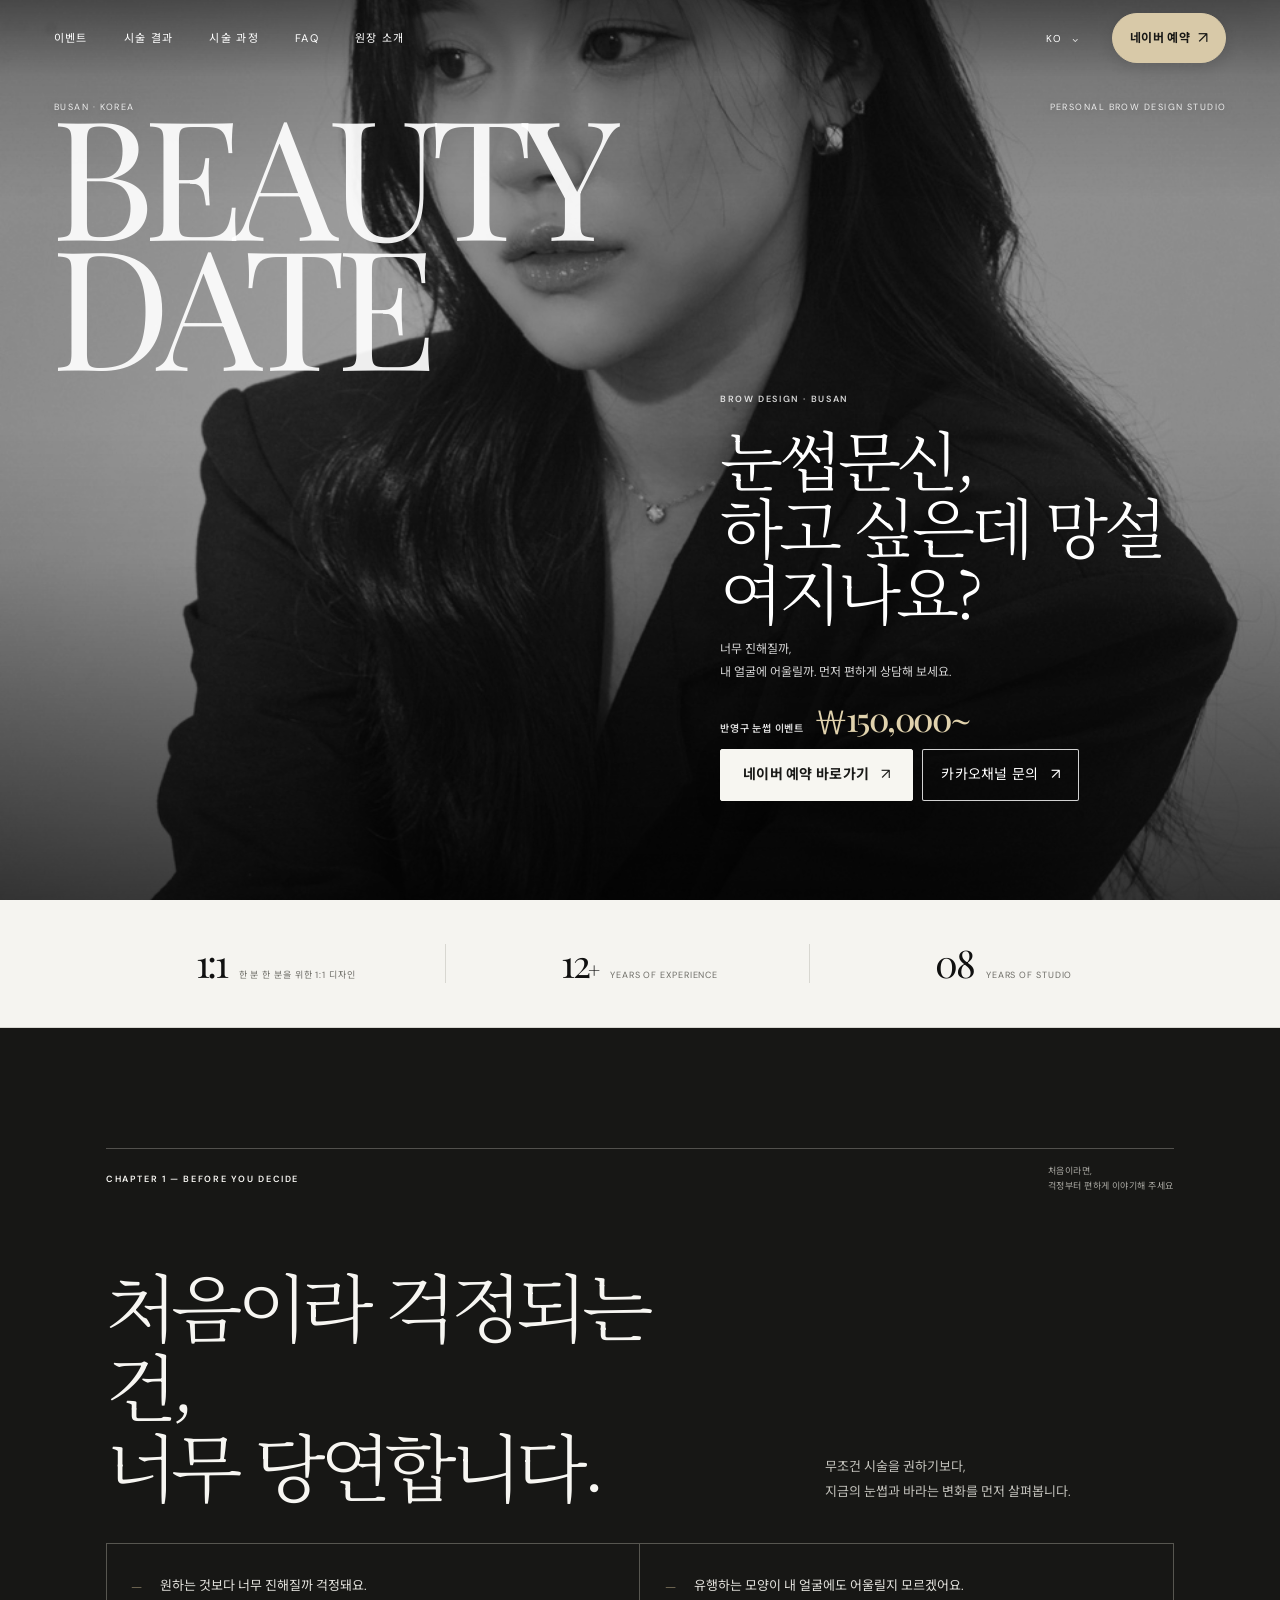
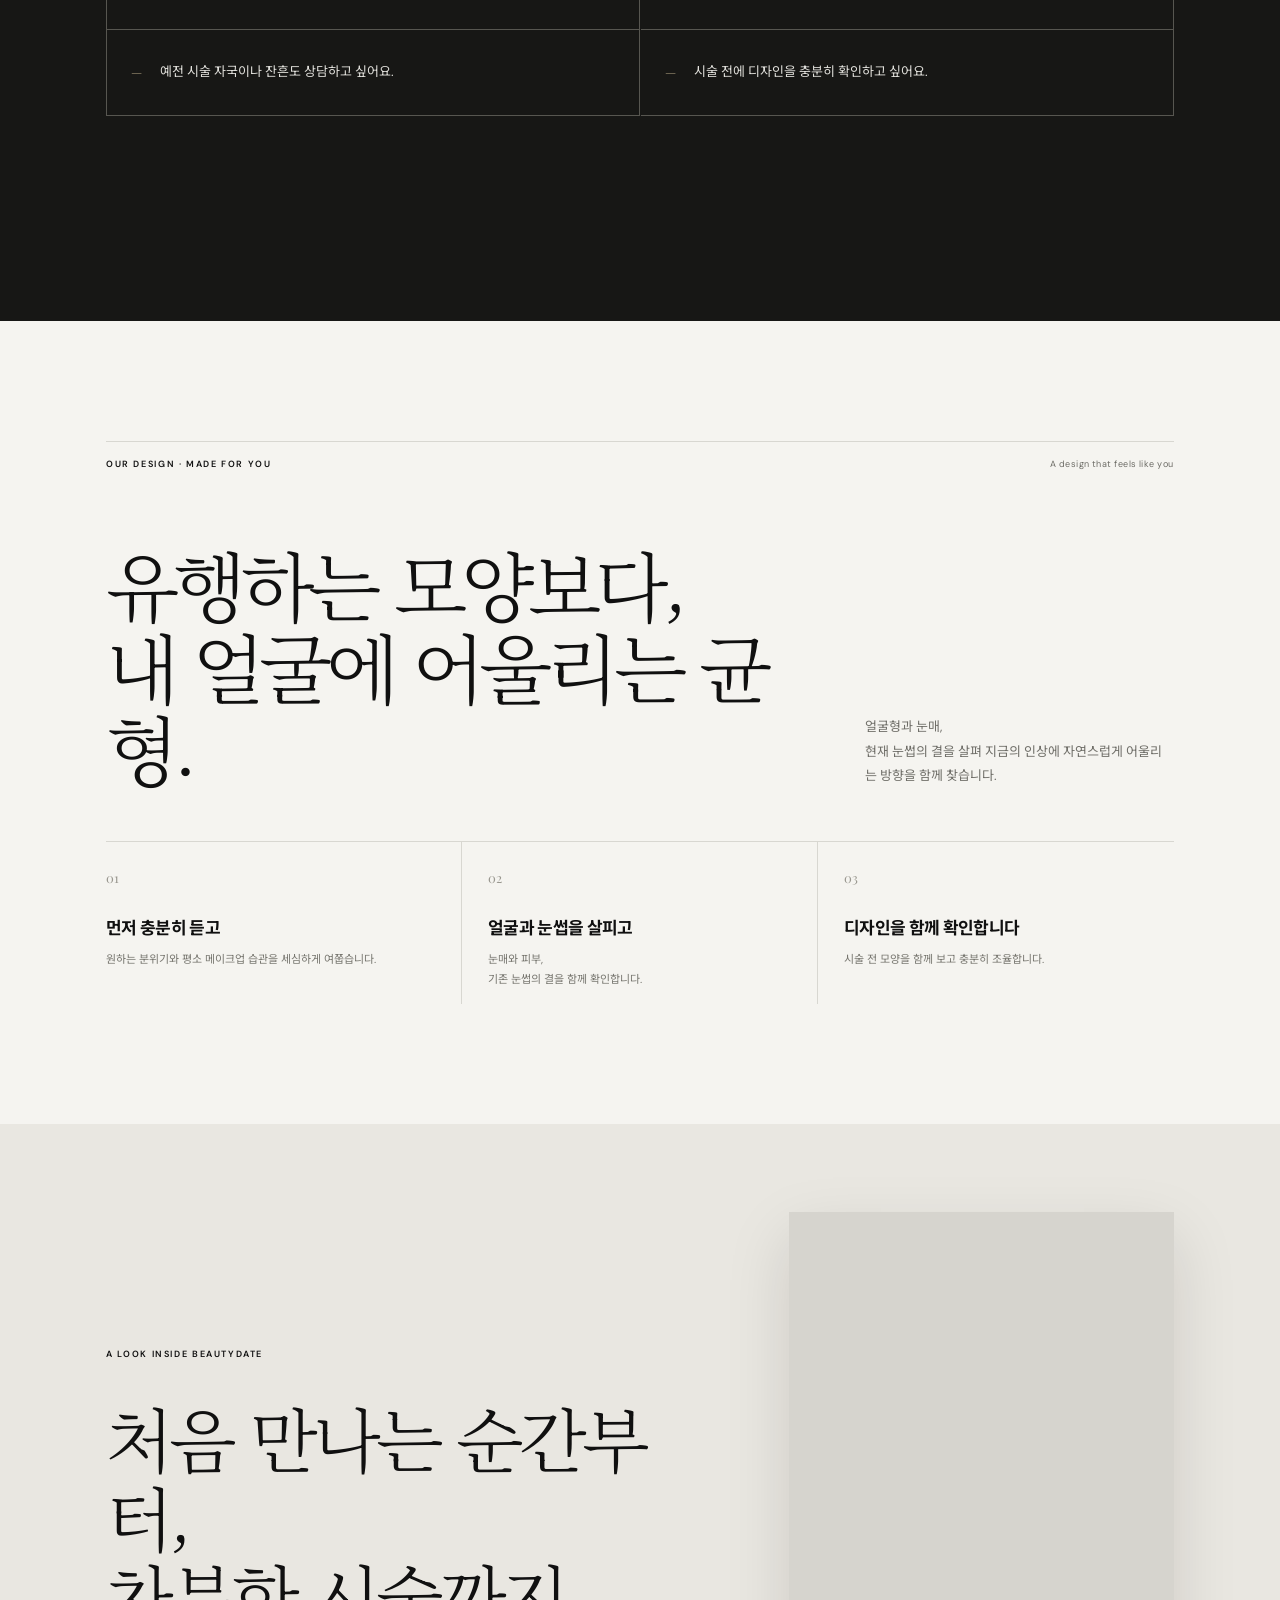
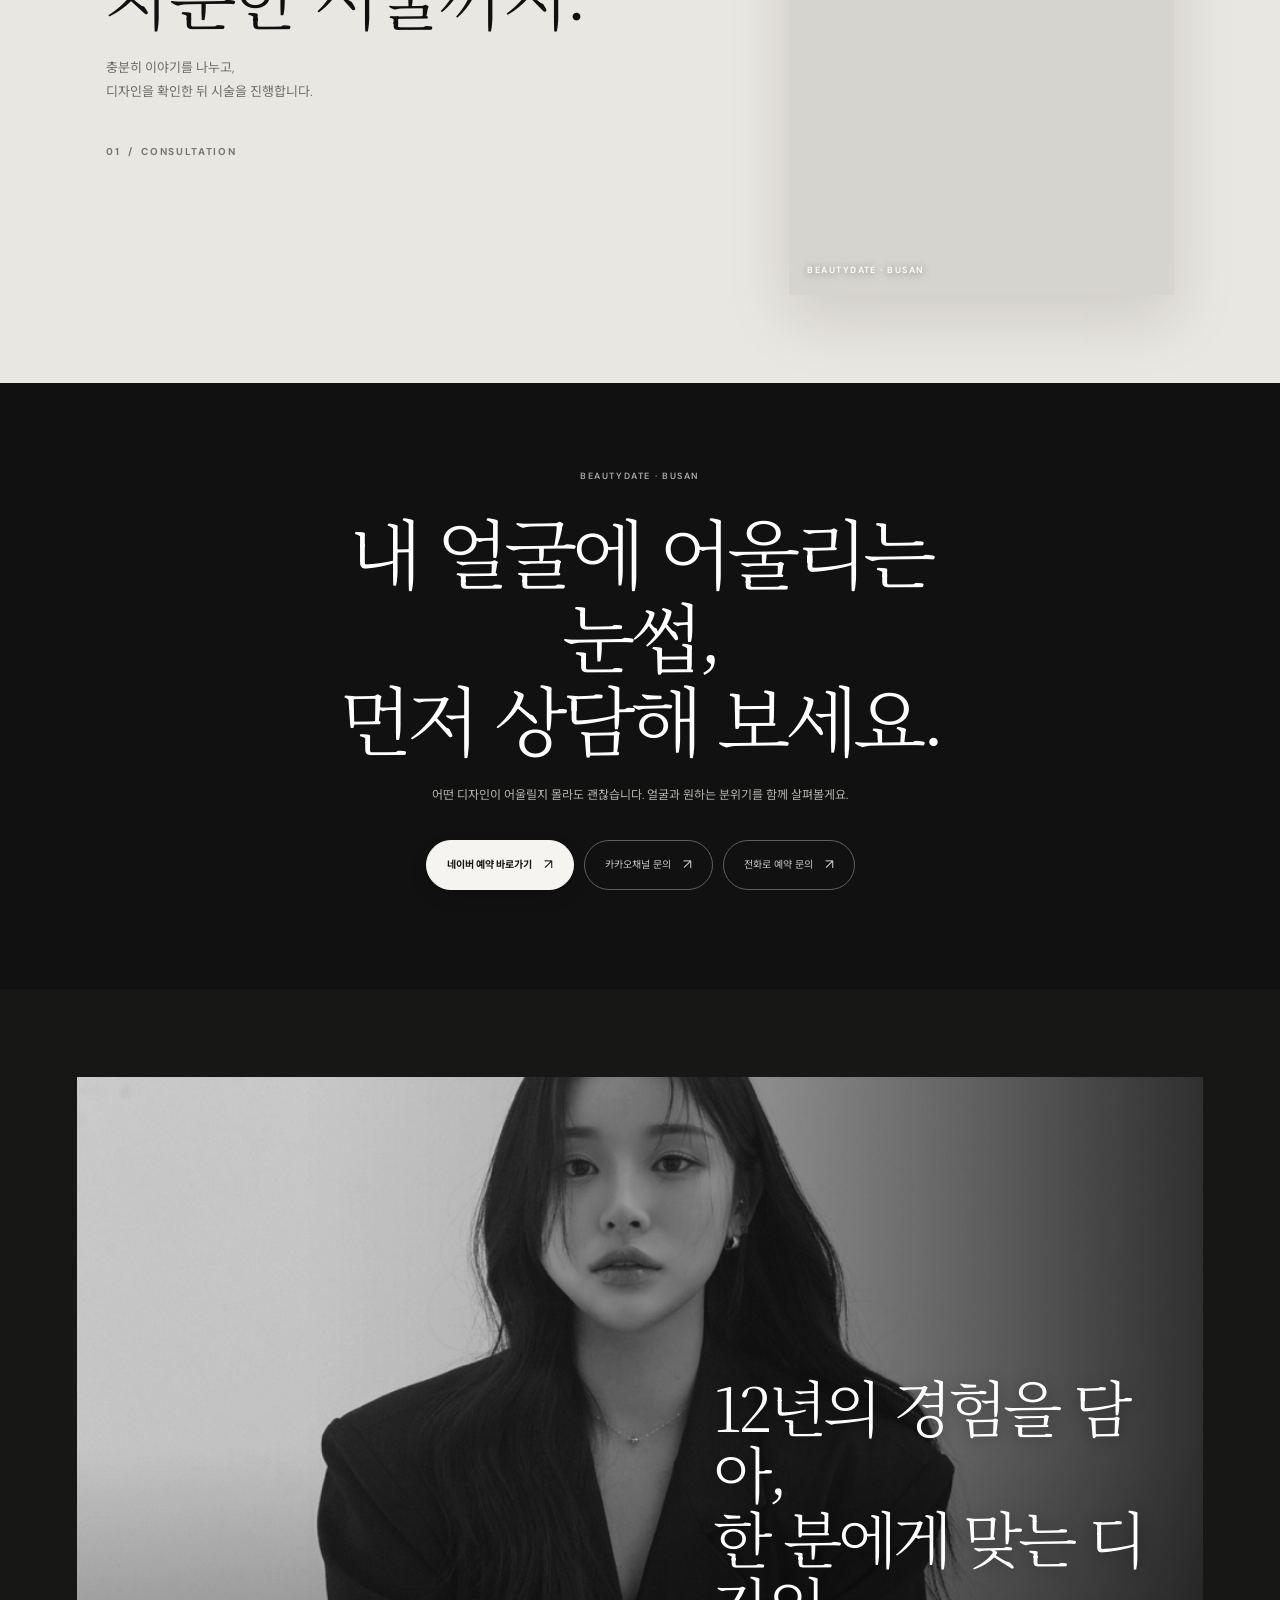
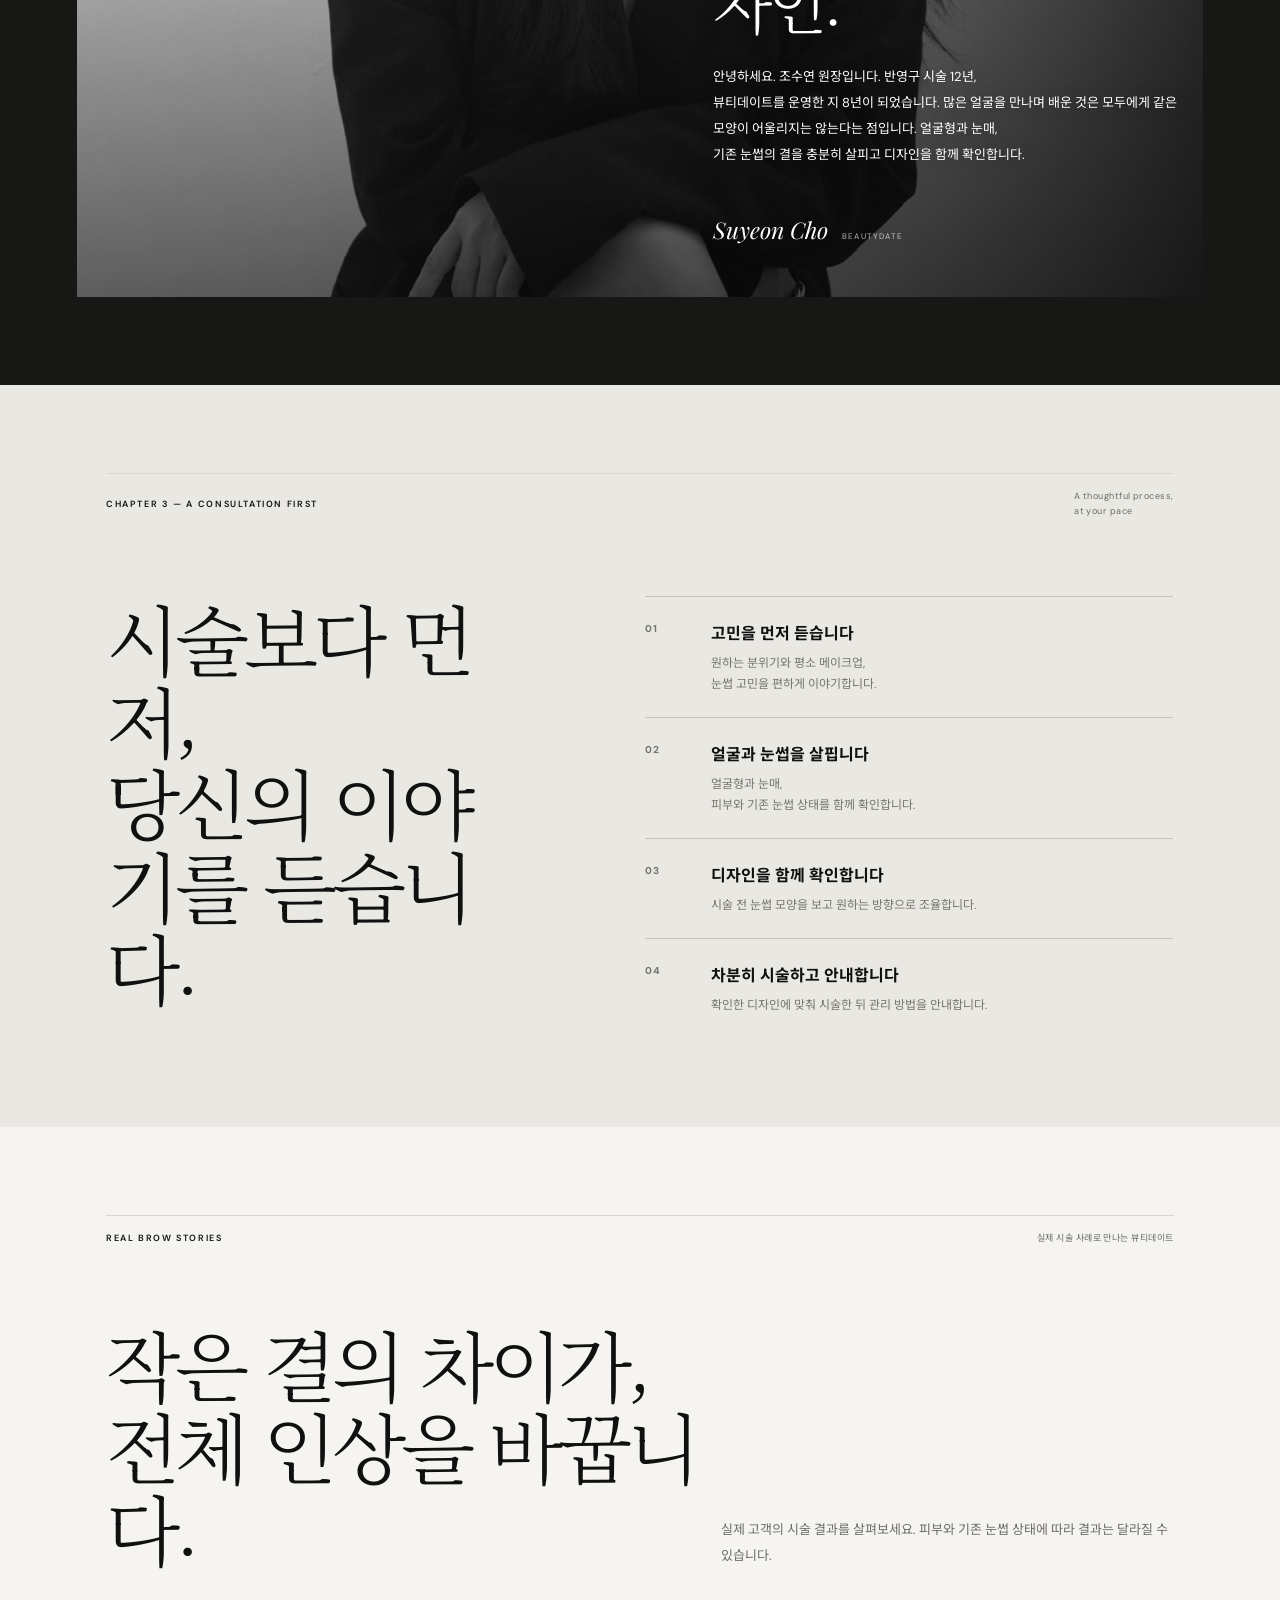
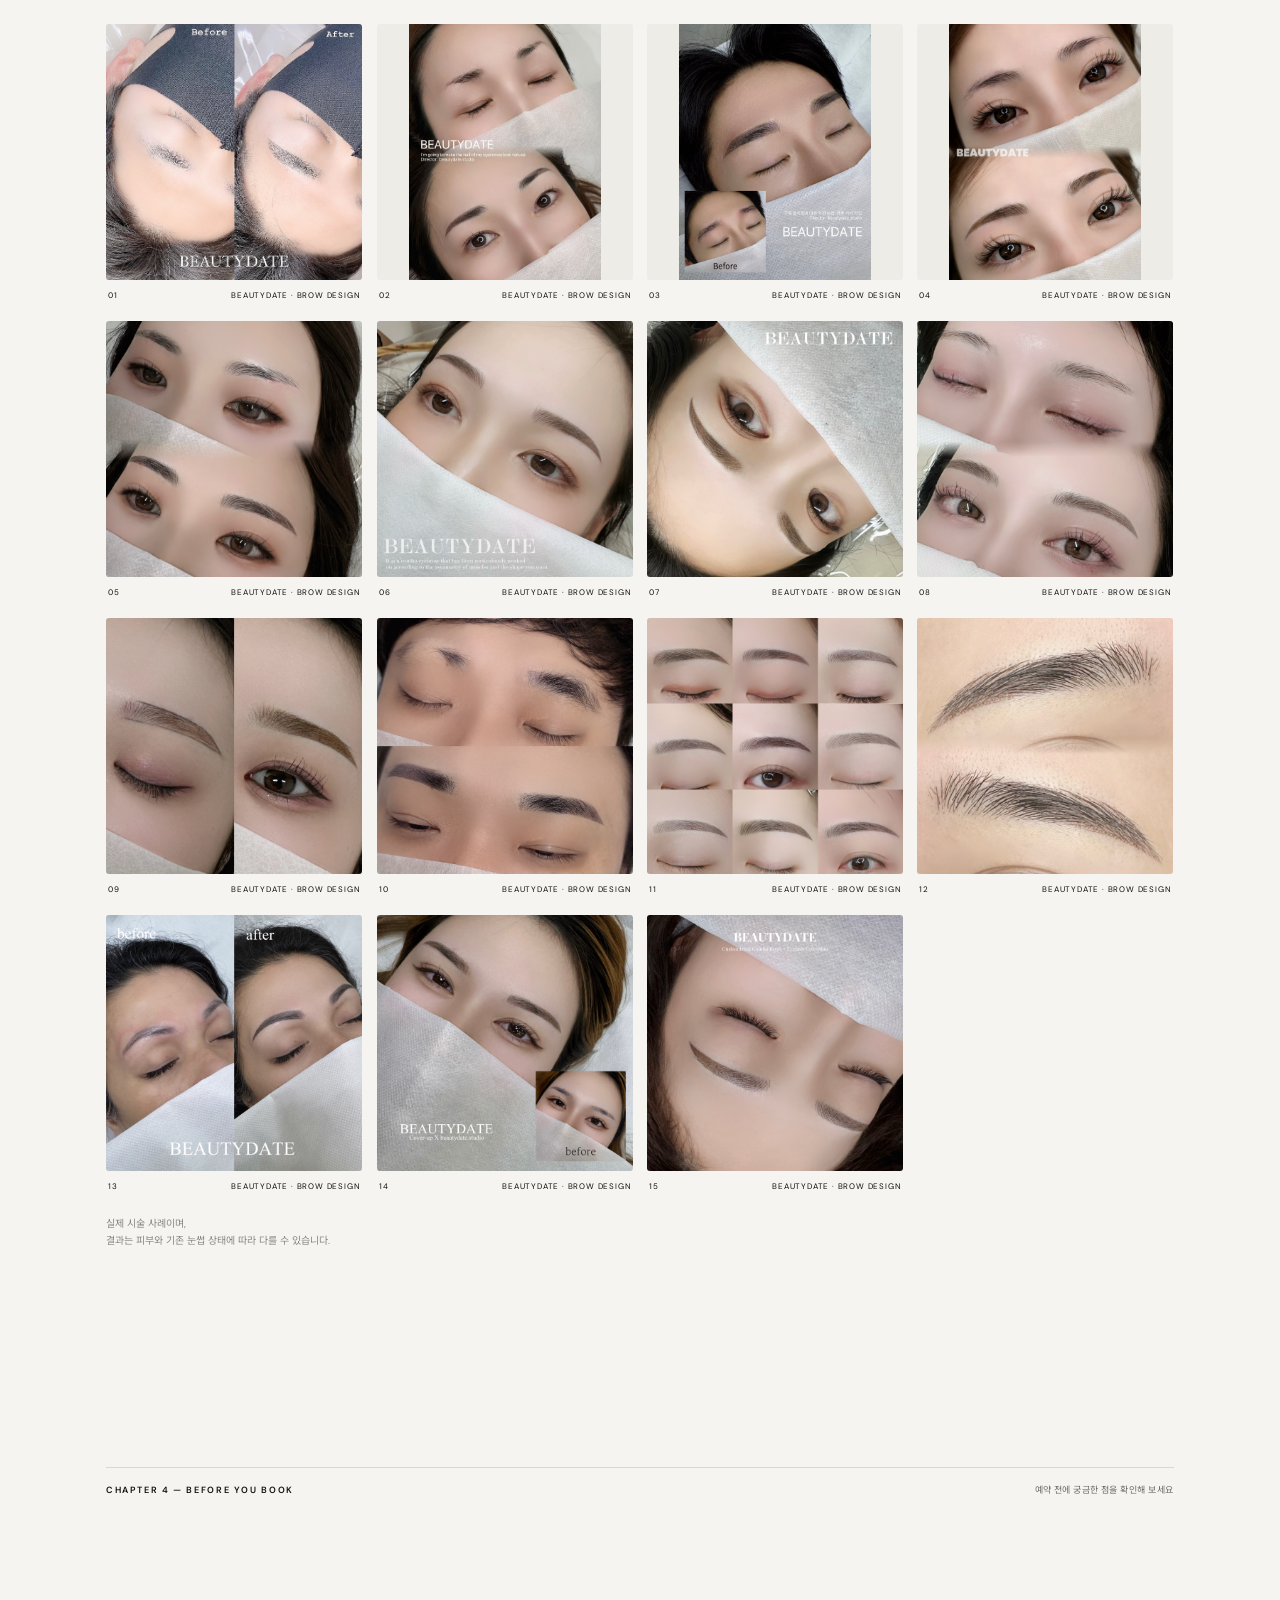
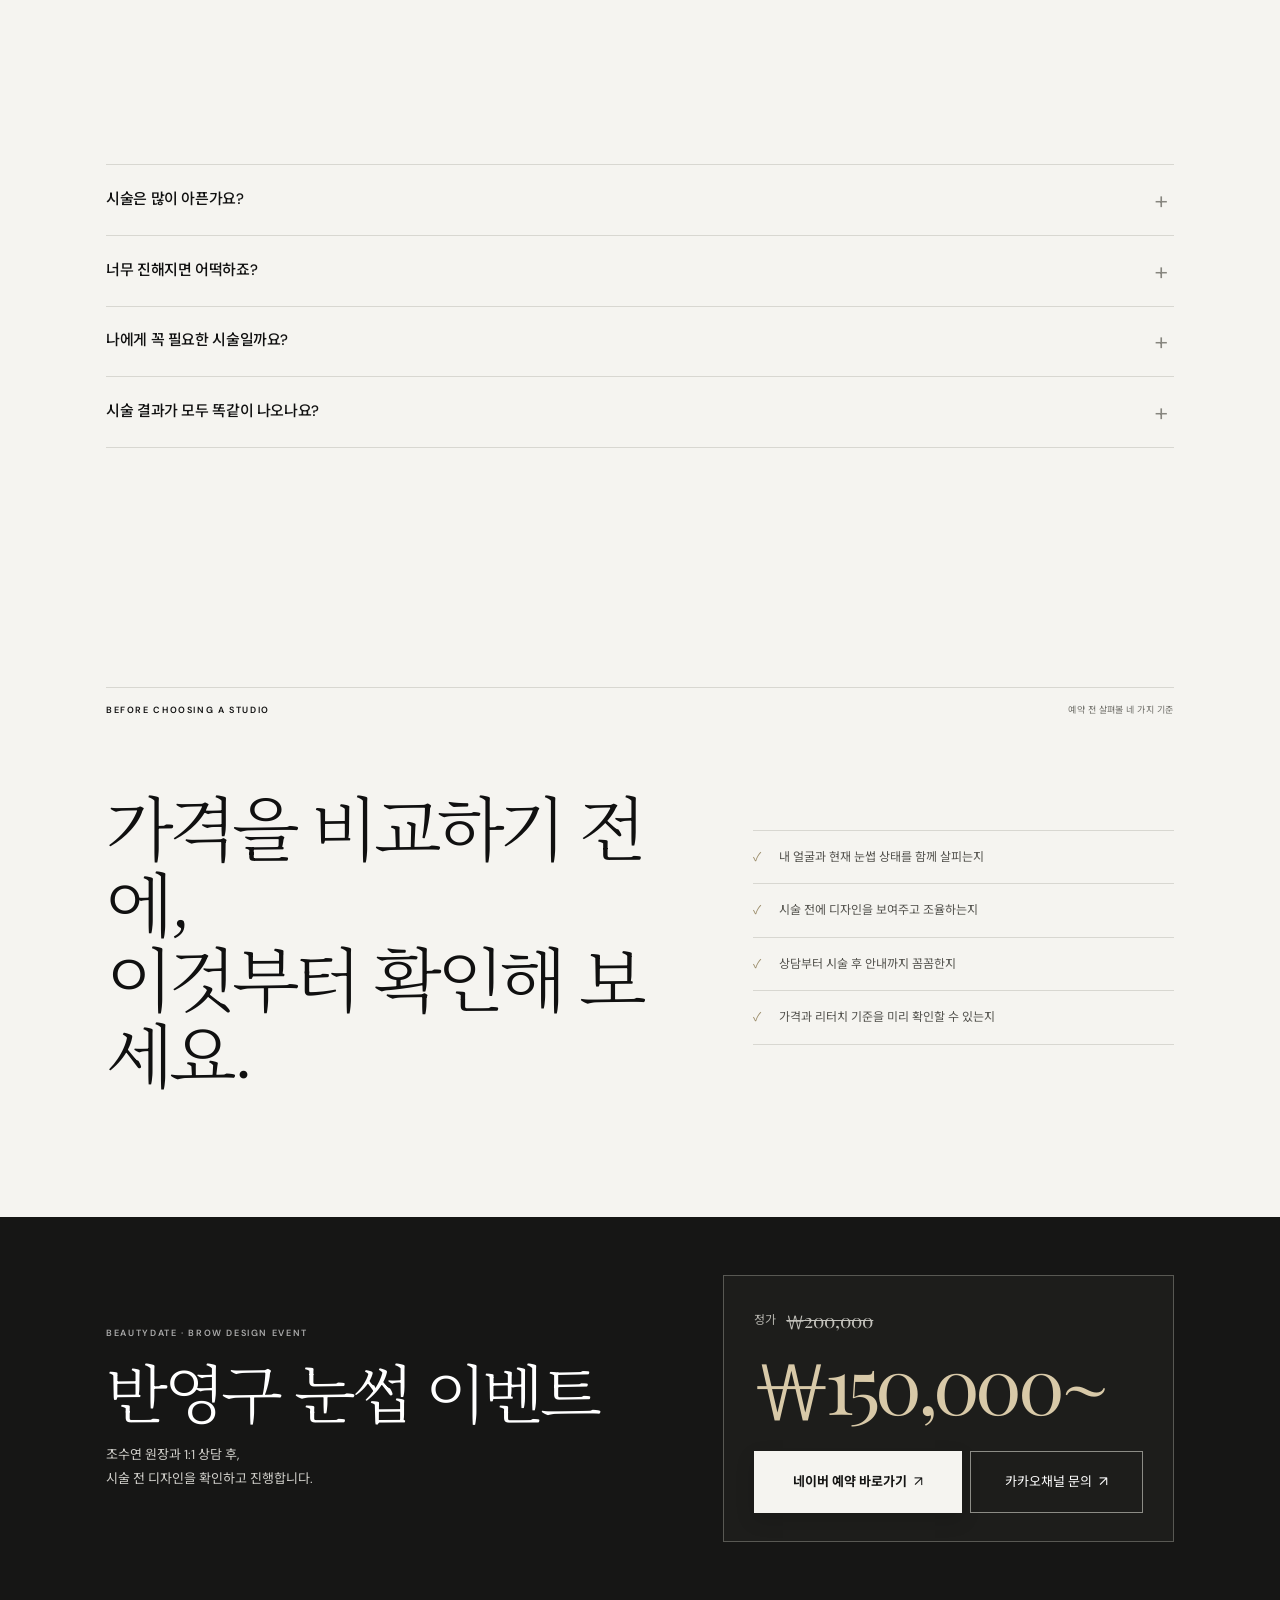
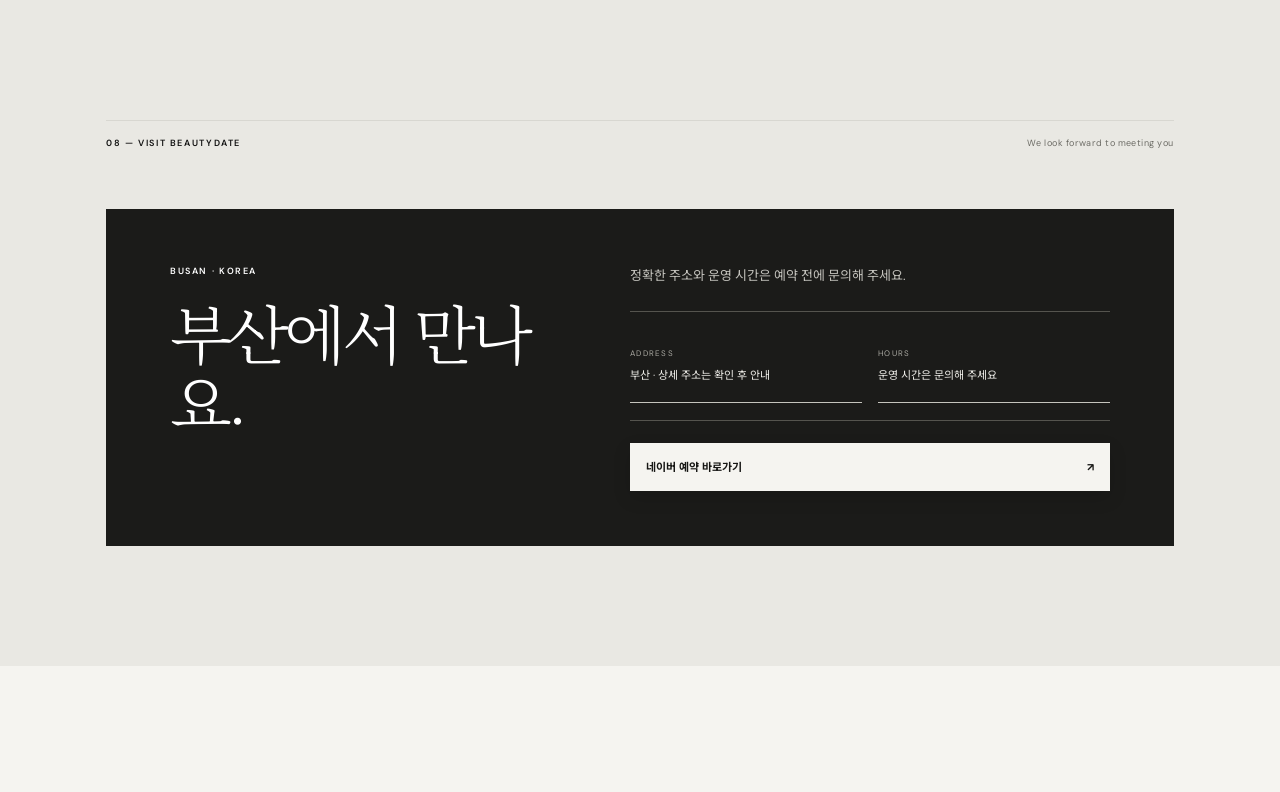
==== commit bb658351: "Move booking contact above director film" ====
--- a/index.html
+++ b/index.html
@@ -12,7 +12,7 @@
   <link rel="preconnect" href="https://fonts.googleapis.com">
   <link rel="preconnect" href="https://fonts.gstatic.com" crossorigin>
   <link href="https://fonts.googleapis.com/css2?family=DM+Sans:wght@400;500;600;700&family=Noto+Sans+KR:wght@400;500;600;700&family=Noto+Serif+KR:wght@300;400;500&family=Playfair+Display:wght@400;500;600&display=swap" rel="stylesheet">
-  <link rel="stylesheet" href="styles.css?v=20261010-hero-event-price" />
+  <link rel="stylesheet" href="styles.css?v=20261010-contact-before-director" />
 </head>
 <body>
   <header class="site-header">
@@ -42,6 +42,7 @@
 
     <section class="design-film section-pad" id="film" aria-labelledby="design-film-title"><div class="design-film-copy"><p class="eyebrow" data-i18n="filmLabel">CONSULTATION · TREATMENT</p><h2 id="design-film-title" data-i18n="filmTitle">상담부터 시술까지,<br><em>편안한 흐름으로.</em></h2><p data-i18n="filmText">충분히 이야기를 나누고, 차분하게 시술을 진행합니다.</p><span class="film-caption" aria-live="polite" data-film-caption>01&nbsp; / &nbsp;CONSULTATION</span></div><div class="design-film-frame" data-design-film><video class="design-film-video is-active" muted playsinline webkit-playsinline preload="auto" aria-label="뷰티데이트 상담 영상"><source src="assets/design-video/consultation.m4v?v=20261005-15sec" type="video/mp4"></video><video class="design-film-video" muted playsinline webkit-playsinline preload="auto" aria-label="뷰티데이트 시술 영상"><source src="assets/design-video/treatment-1.m4v" type="video/mp4"></video><span class="film-index" aria-hidden="true">BEAUTYDATE · BUSAN</span></div></section>
 
+    <section class="contact" id="contact"><div class="contact-inner"><p class="eyebrow">BEAUTYDATE · BUSAN</p><h2 data-i18n="contactTitle">나에게 어울리는 디자인,<br>함께 이야기해요.</h2><p data-i18n="contactText">예약 링크와 카카오톡 채널을 통해 편하게 문의해 주세요.</p><div class="contact-actions"><a class="contact-primary" href="https://pcmap.place.naver.com/place/1254580452/booking" target="_blank" rel="noopener noreferrer"><span data-i18n="naverBooking">네이버 예약 바로가기</span><b aria-hidden="true">↗</b></a><a href="https://pf.kakao.com/_fQxjnT" target="_blank" rel="noopener noreferrer"><span data-i18n="kakaoInquiry">카카오채널 문의</span><b aria-hidden="true">↗</b></a><a href="tel:01075978444"><span data-i18n="bookingCall">전화로 예약 문의</span><b aria-hidden="true">↗</b></a></div></div></section>
     <section class="director section-pad" id="director"><div class="section-heading"><p class="eyebrow" data-i18n="directorLabel">CHAPTER 2 — MEET YOUR DIRECTOR</p><span data-i18n="directorMeta">Beautydate, Busan</span></div><div class="director-grid"><figure><video class="director-ai-video" autoplay muted loop playsinline webkit-playsinline preload="metadata" poster="assets/owner-profile-1.jpeg" aria-label="뷰티데이트 대표원장 AI 소개 영상"><source src="assets/hero-video-compatible.m4v" type="video/mp4"></video></figure><div class="director-copy"><p class="eyebrow" data-i18n="directorEyebrow">DIRECTOR · SUYEON CHO</p><h2 data-i18n="directorTitle">12년의 경험,<br><em>한 사람을 위한 디자인.</em></h2><p data-i18n="directorText">반영구 시술 12년, 샵 운영 8년의 경험을 바탕으로 고객 한 분 한 분의 얼굴에 어울리는 디자인을 고민합니다. 충분히 듣고, 함께 확인하고, 세심하게 마무리합니다.</p><div class="signature-mark">Suyeon Cho<span>BEAUTYDATE</span></div></div></div></section>
 
     <section class="process section-pad" id="process"><div class="section-heading"><p class="eyebrow" data-i18n="processLabel">CHAPTER 3 — A CONSULTATION FIRST</p><span data-i18n="processMeta">Considered at every step</span></div><div class="process-grid"><h2 data-i18n="processTitle">서두르지 않고,<br><em>함께 완성합니다.</em></h2><div class="steps"><article><b>01</b><div><h3 data-i18n="step1Title">상담</h3><p data-i18n="step1Text">원하는 분위기와 현재 눈썹 상태, 피부 컨디션을 먼저 확인합니다.</p></div></article><article><b>02</b><div><h3 data-i18n="step2Title">디자인 확인</h3><p data-i18n="step2Text">얼굴의 비율과 눈매에 맞춰 디자인하고, 시술 전 충분히 조율합니다.</p></div></article><article><b>03</b><div><h3 data-i18n="step3Title">섬세한 시술</h3><p data-i18n="step3Text">확정한 디자인을 바탕으로 차분하게 시술을 진행합니다.</p></div></article><article><b>04</b><div><h3 data-i18n="step4Title">사후 안내</h3><p data-i18n="step4Text">시술 후 관리 방법과 리터치 관련 내용을 안내해 드립니다.</p></div></article></div></div></section>
@@ -57,7 +58,6 @@
 
     <section class="visit section-pad" id="visit"><div class="section-heading"><p class="eyebrow">08 — VISIT BEAUTYDATE</p><span data-i18n="visitMeta">We look forward to meeting you</span></div><div class="visit-card"><div><p class="eyebrow">BUSAN · KOREA</p><h2 data-i18n="visitTitle">부산에서 만나요.</h2></div><div><p data-i18n="visitText">정확한 주소와 운영 시간은 예약 전에 문의해 주세요.</p><div class="visit-details"><div><span data-i18n="addressLabel">ADDRESS</span><b data-i18n="addressPending">부산 · 상세 주소는 확인 후 안내</b></div><div><span data-i18n="hoursLabel">HOURS</span><b data-i18n="hoursPending">운영 시간은 문의해 주세요</b></div></div><a class="visit-booking" href="https://pcmap.place.naver.com/place/1254580452/booking" target="_blank" rel="noopener noreferrer"><span data-i18n="naverBooking">네이버 예약 바로가기</span><b aria-hidden="true">↗</b></a></div></div></section>
 
-    <section class="contact" id="contact"><div class="contact-inner"><p class="eyebrow">BEAUTYDATE · BUSAN</p><h2 data-i18n="contactTitle">나에게 어울리는 디자인,<br>함께 이야기해요.</h2><p data-i18n="contactText">예약 링크와 카카오톡 채널을 통해 편하게 문의해 주세요.</p><div class="contact-actions"><a class="contact-primary" href="https://pcmap.place.naver.com/place/1254580452/booking" target="_blank" rel="noopener noreferrer"><span data-i18n="naverBooking">네이버 예약 바로가기</span><b aria-hidden="true">↗</b></a><a href="https://pf.kakao.com/_fQxjnT" target="_blank" rel="noopener noreferrer"><span data-i18n="kakaoInquiry">카카오채널 문의</span><b aria-hidden="true">↗</b></a><a href="tel:01075978444"><span data-i18n="bookingCall">전화로 예약 문의</span><b aria-hidden="true">↗</b></a></div></div></section>
   </main>
   <footer class="site-footer"><a class="wordmark" href="#top">BEAUTY<span>DATE</span></a><div><b data-i18n="footerName">뷰티데이트 · 조수연 원장</b><p data-i18n="footerNotice">부산 · 전화 010-7597-8444</p></div><a class="back-top" href="#top" data-i18n="backTop">맨 위로 ↑</a></footer>
   <div class="mobile-cta"><p class="mobile-cta-label" data-i18n="mobileBookingPrompt">빠른 예약 · 상담</p><div class="mobile-cta-actions"><a href="https://pcmap.place.naver.com/place/1254580452/booking" target="_blank" rel="noopener noreferrer"><span data-i18n="naverBooking">네이버 예약 바로가기</span><b aria-hidden="true">↗</b></a><a href="https://pf.kakao.com/_fQxjnT" target="_blank" rel="noopener noreferrer"><span data-i18n="kakaoInquiry">카카오채널 문의</span><b aria-hidden="true">↗</b></a></div></div>
--- a/styles.css
+++ b/styles.css
@@ -414,3 +414,5 @@
 .hero-actions{margin-top:12px}
 @media(max-width:650px){.hero-offer{gap:9px;margin-top:12px}.hero-offer span{font-size:9px}.hero-offer strong{font-size:27px}.hero-actions{margin-top:11px}}
 @media(max-width:380px){.hero-offer{margin-top:9px}.hero-offer strong{font-size:24px}}
+
+@media(max-width:650px){.contact{padding-bottom:58px}}
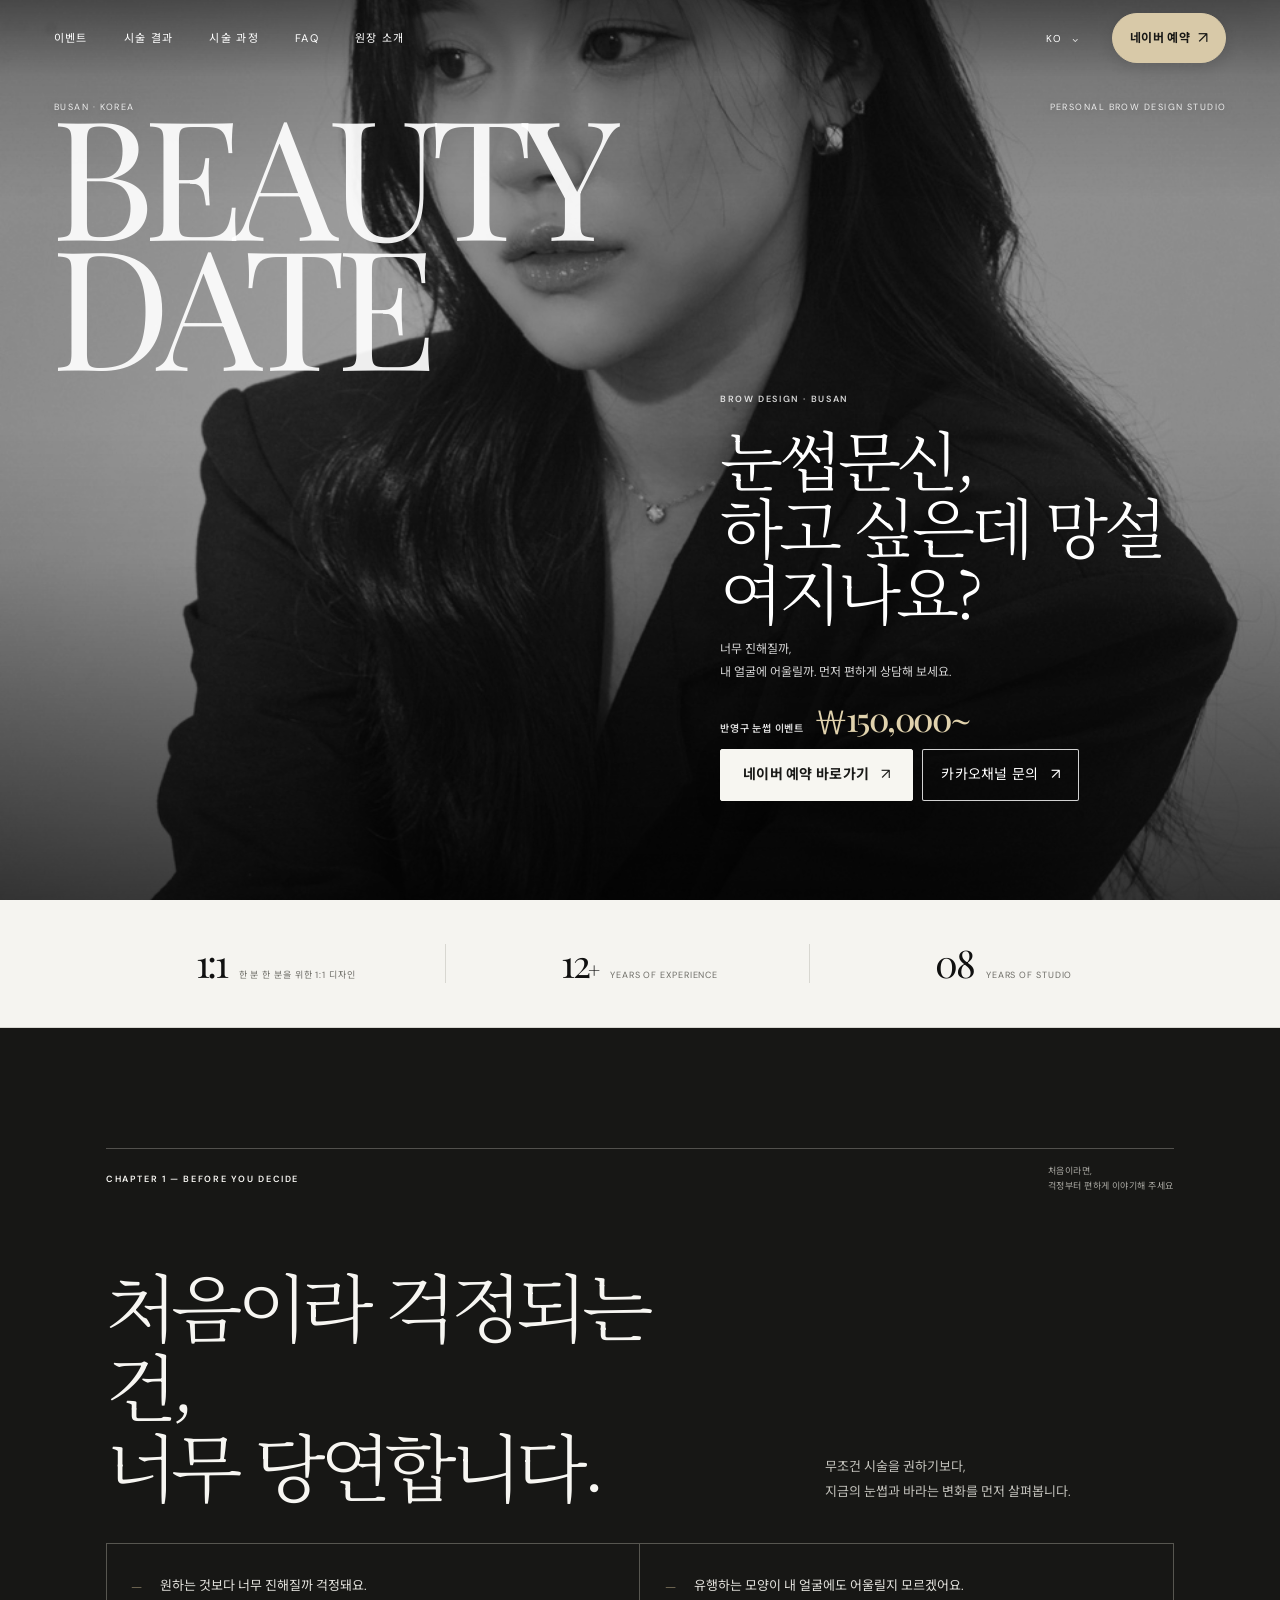
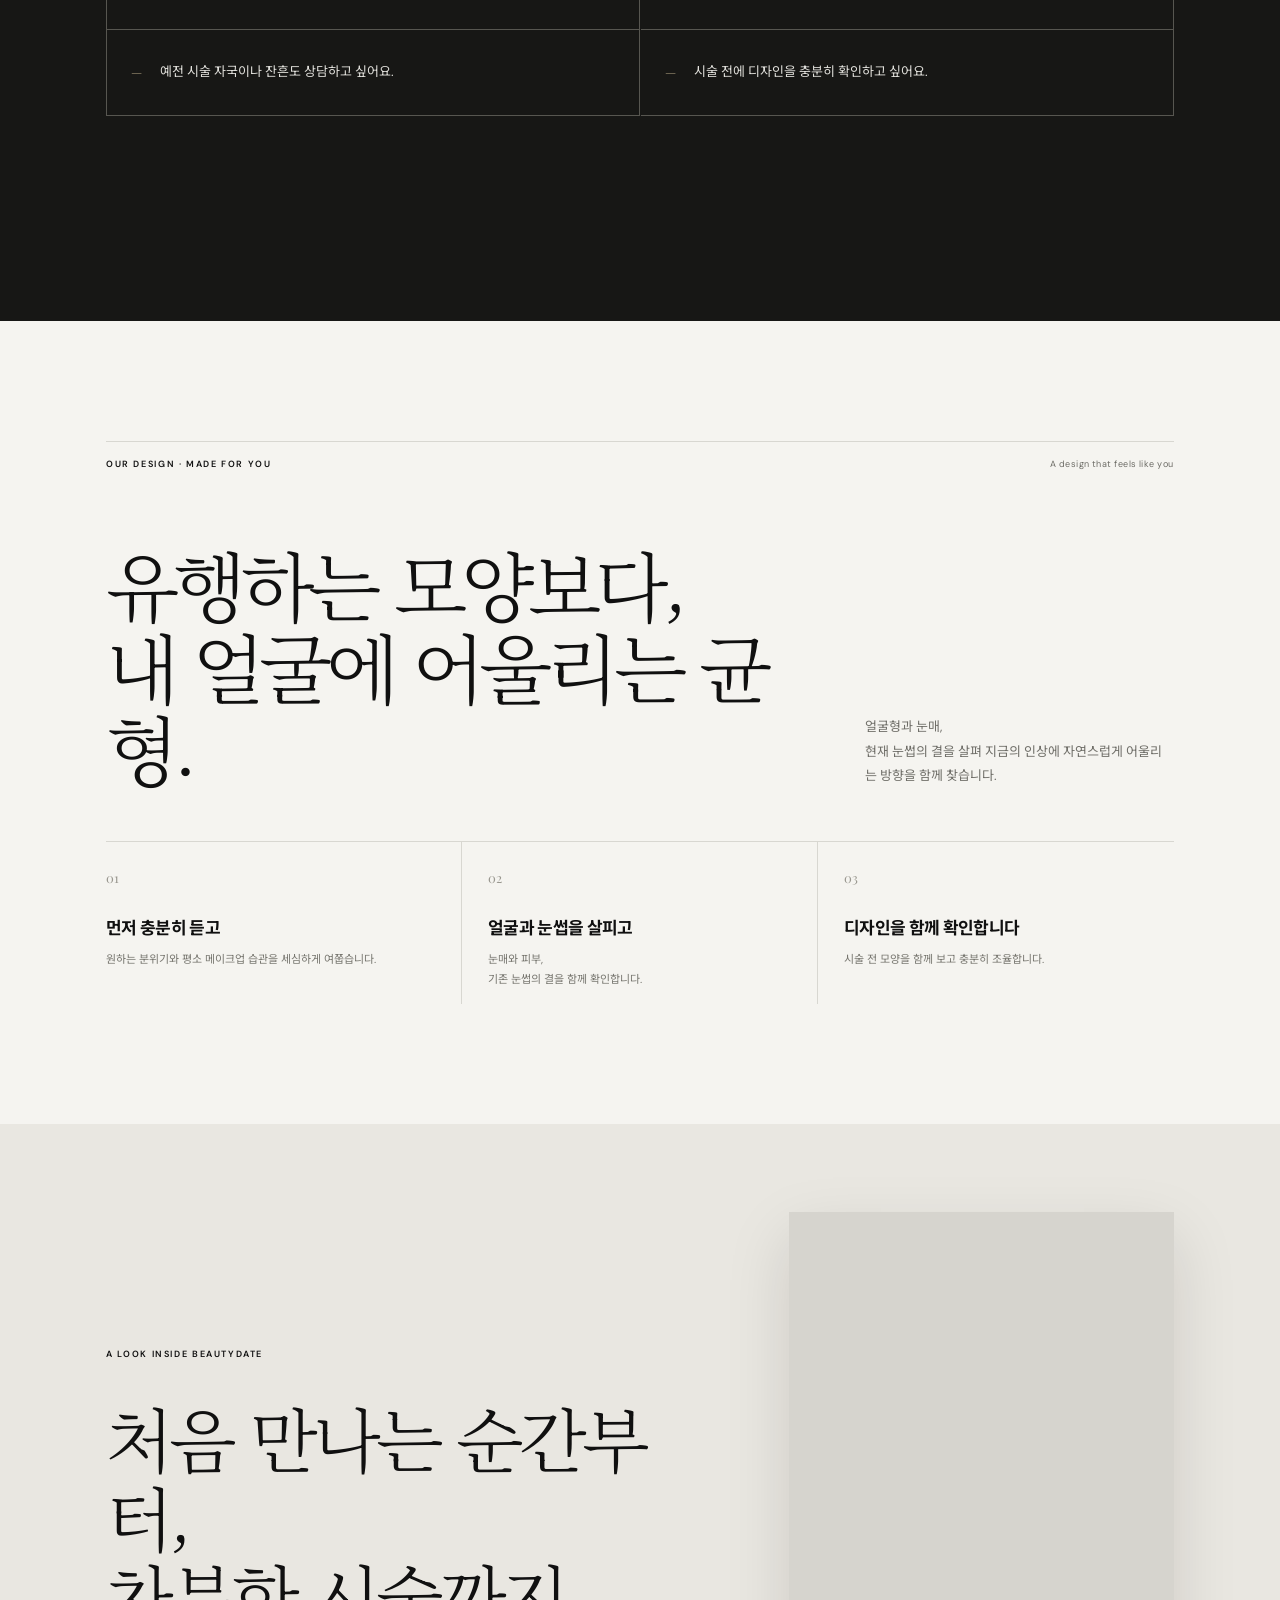
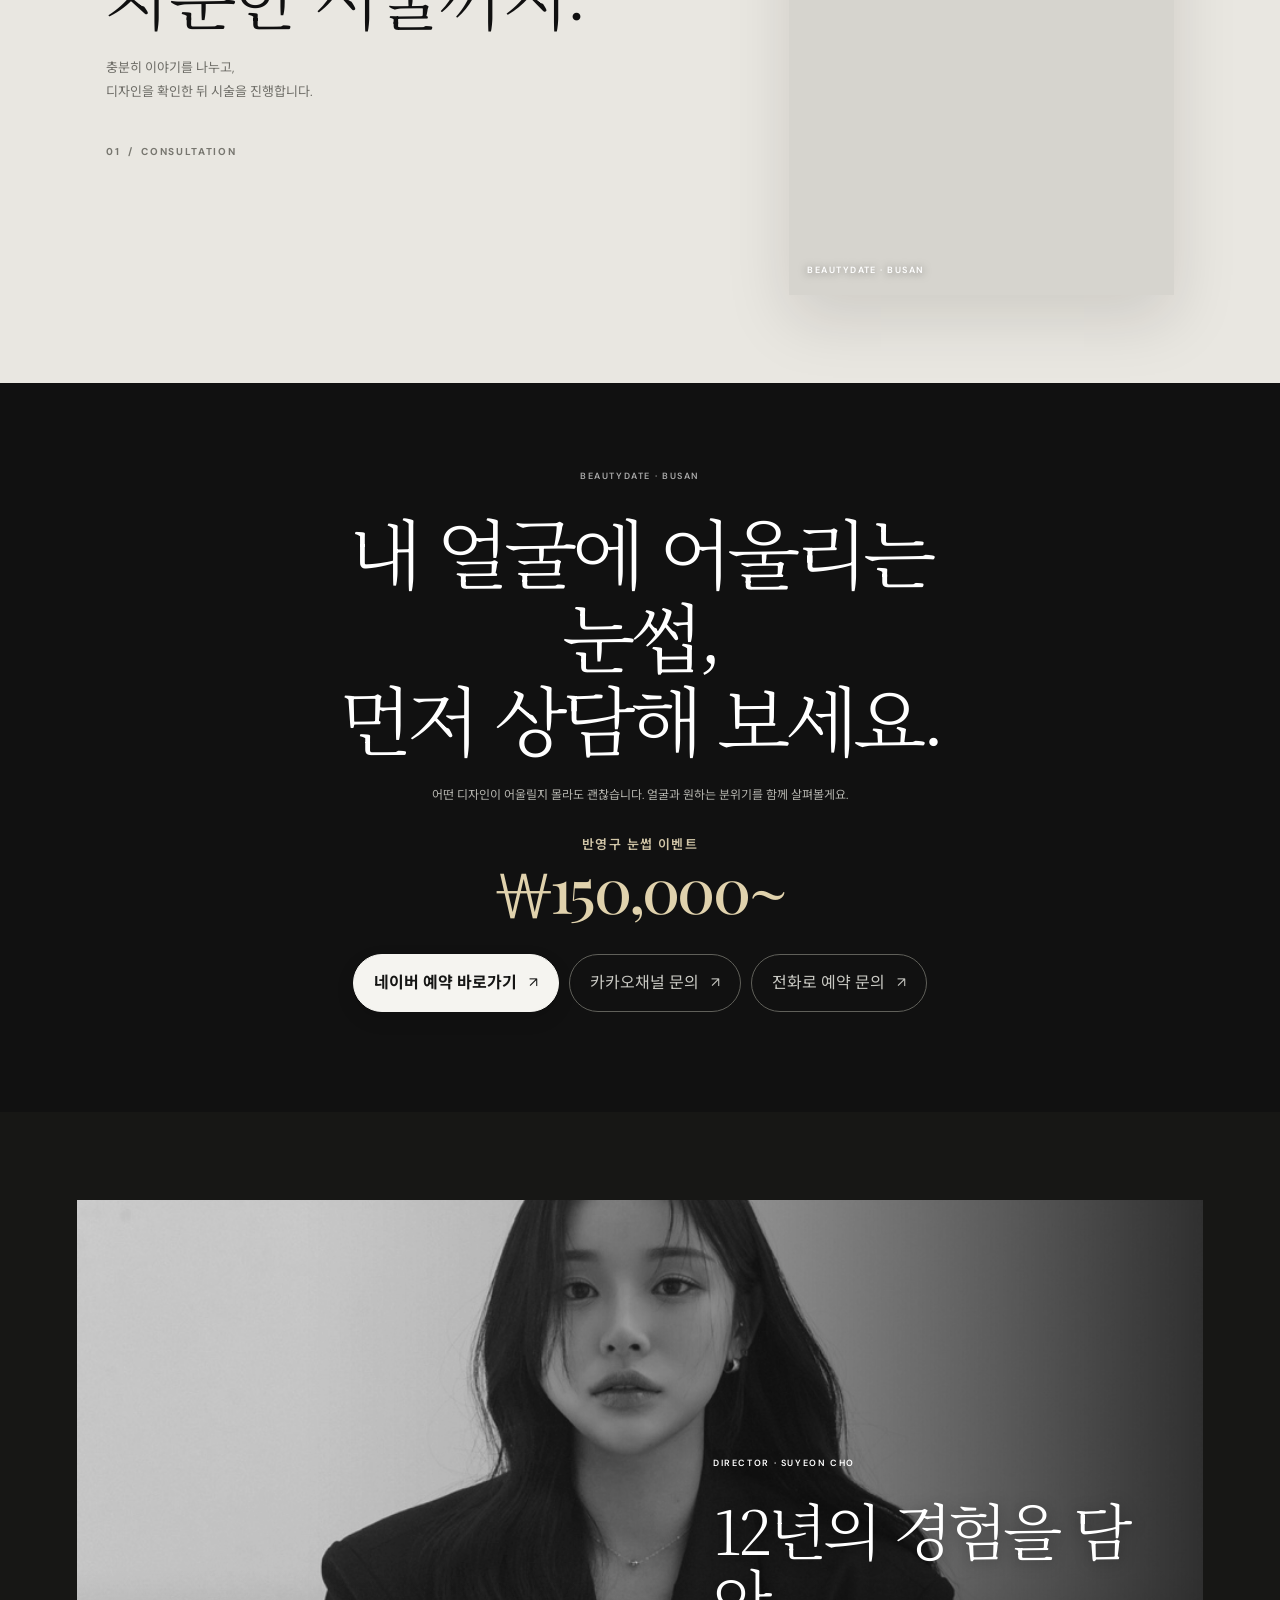
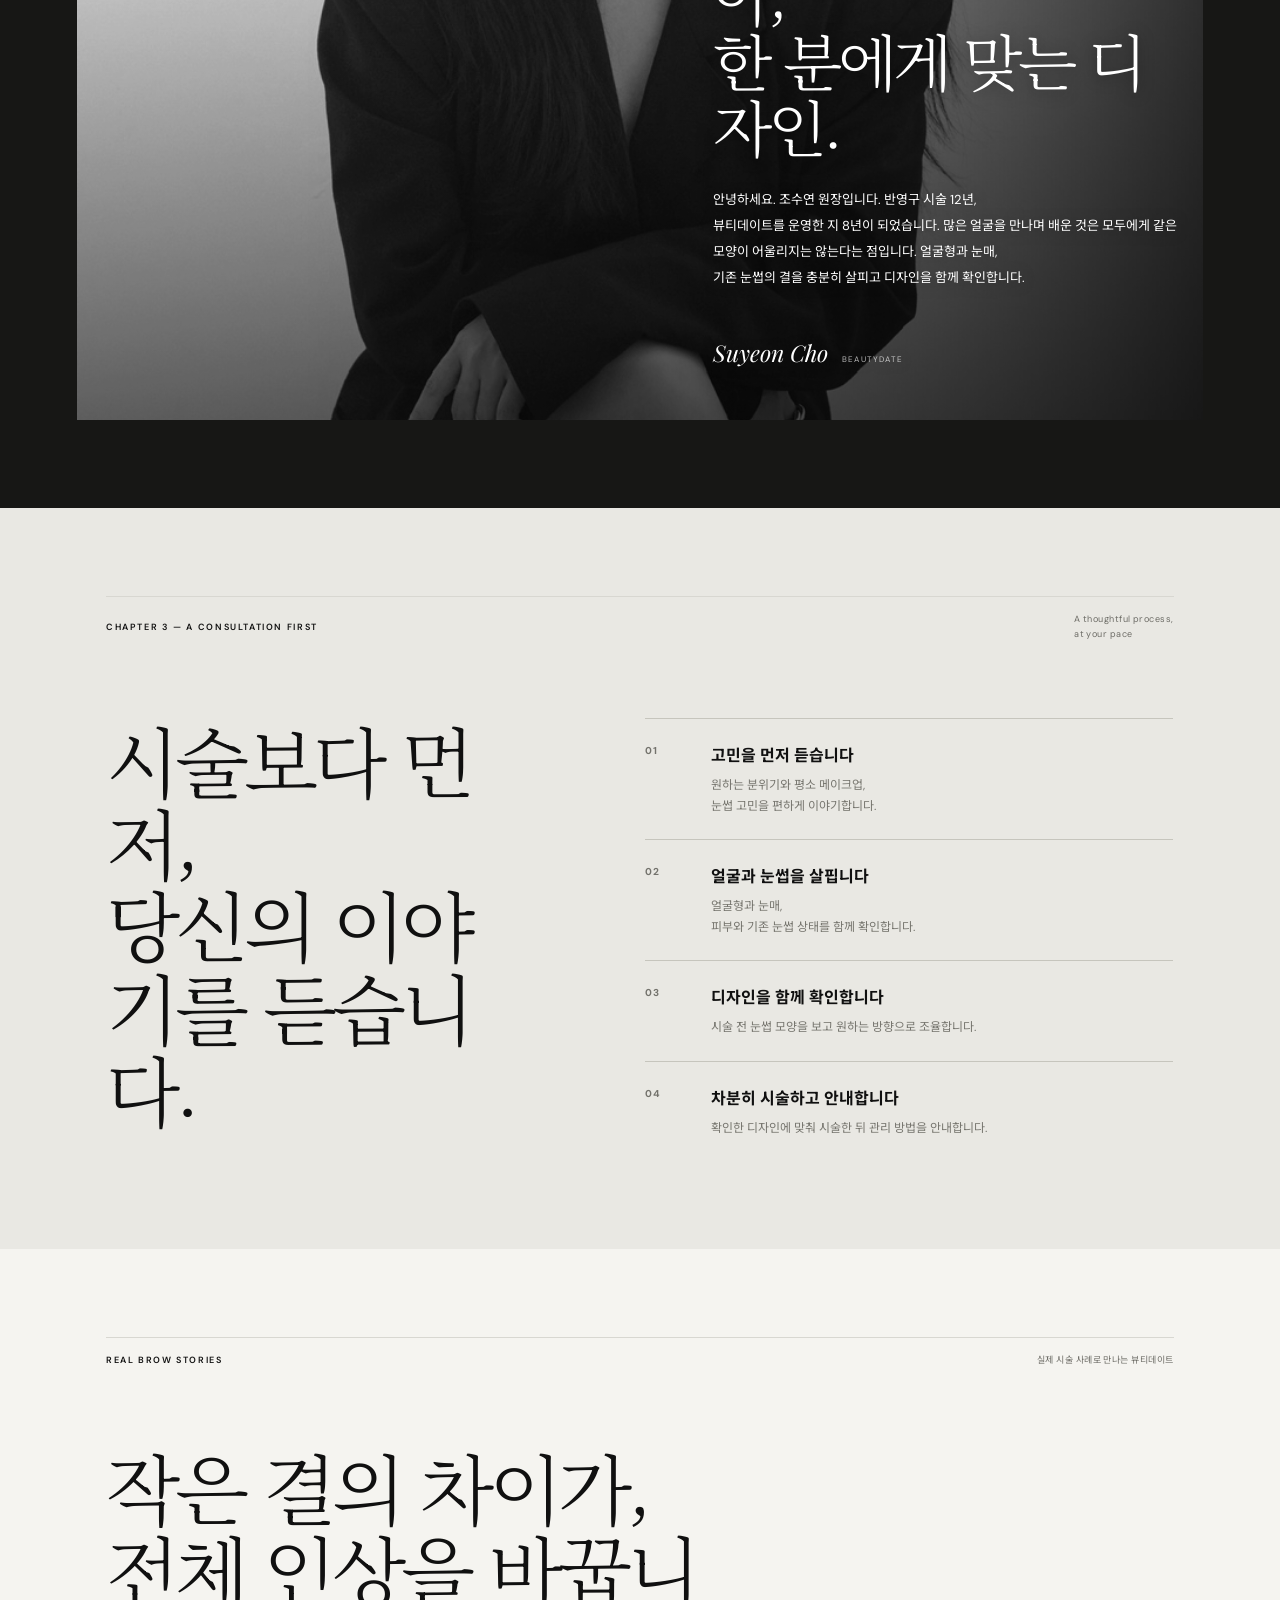
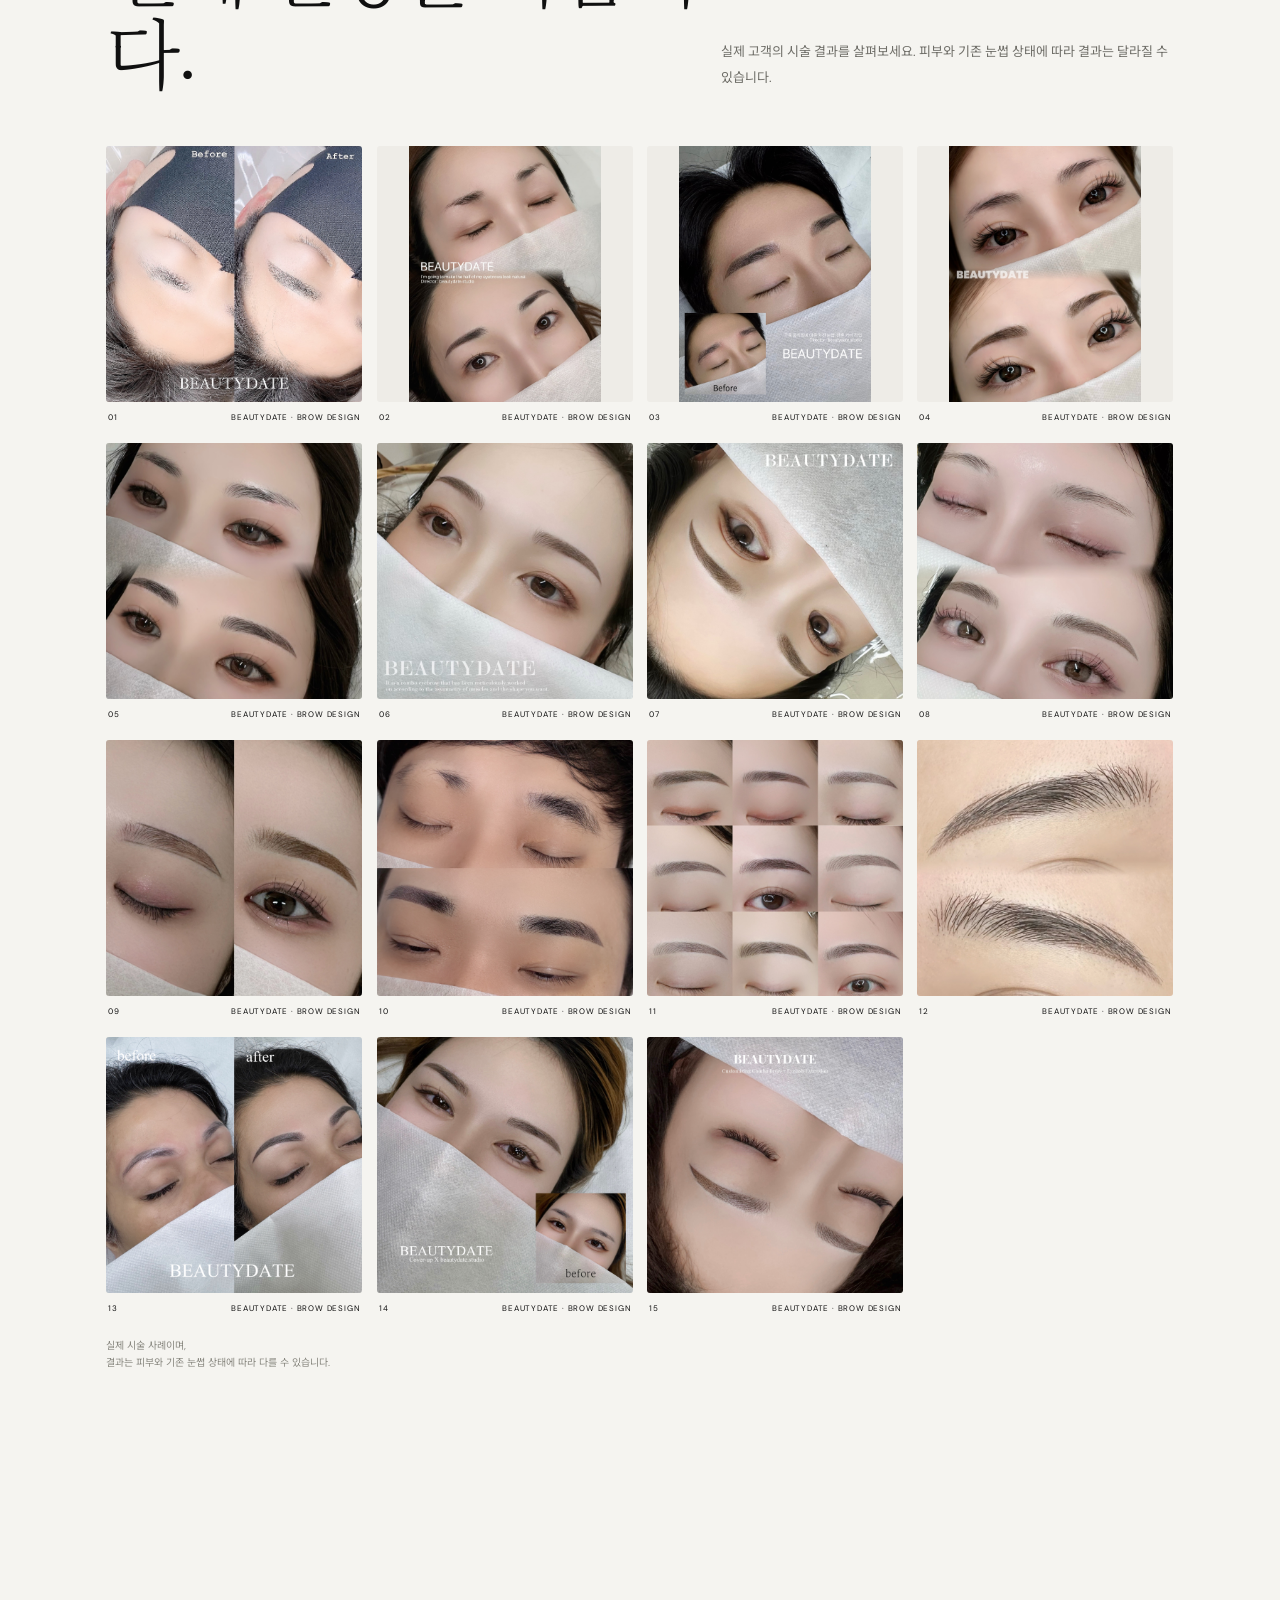
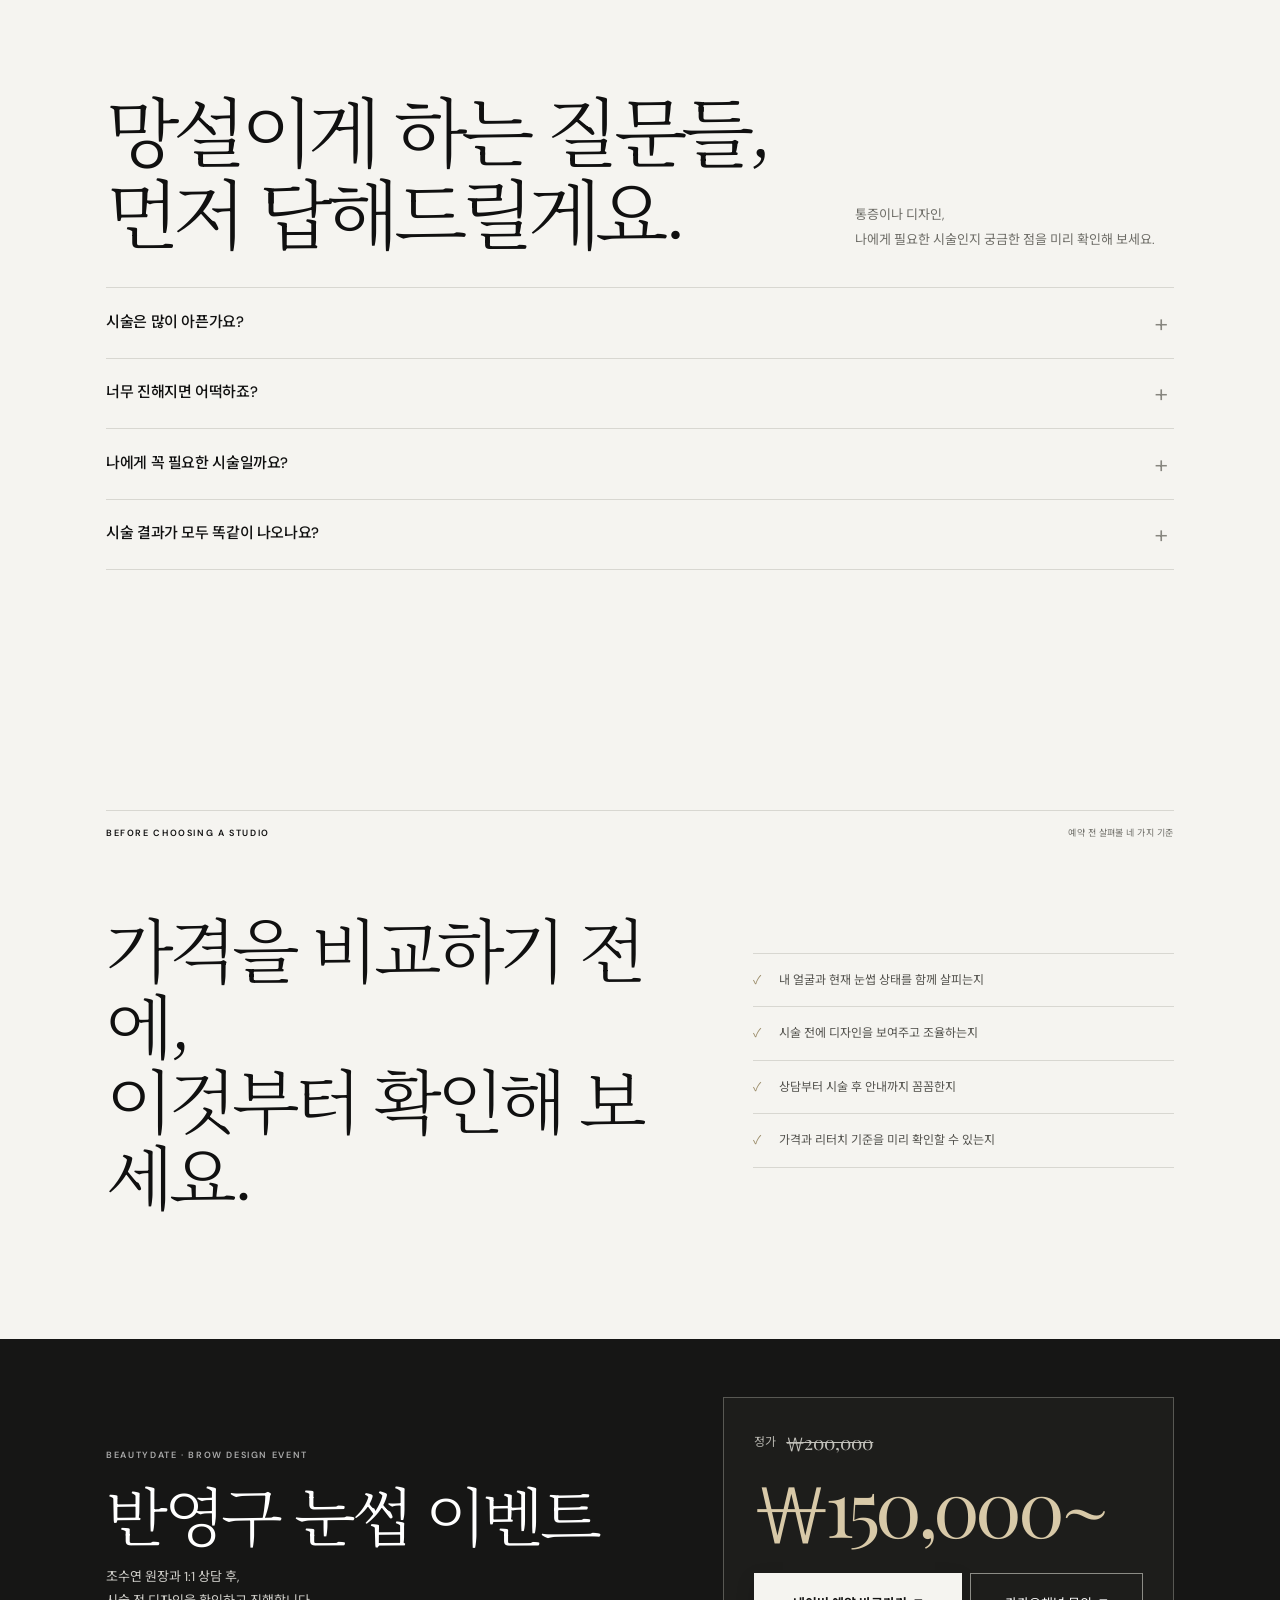
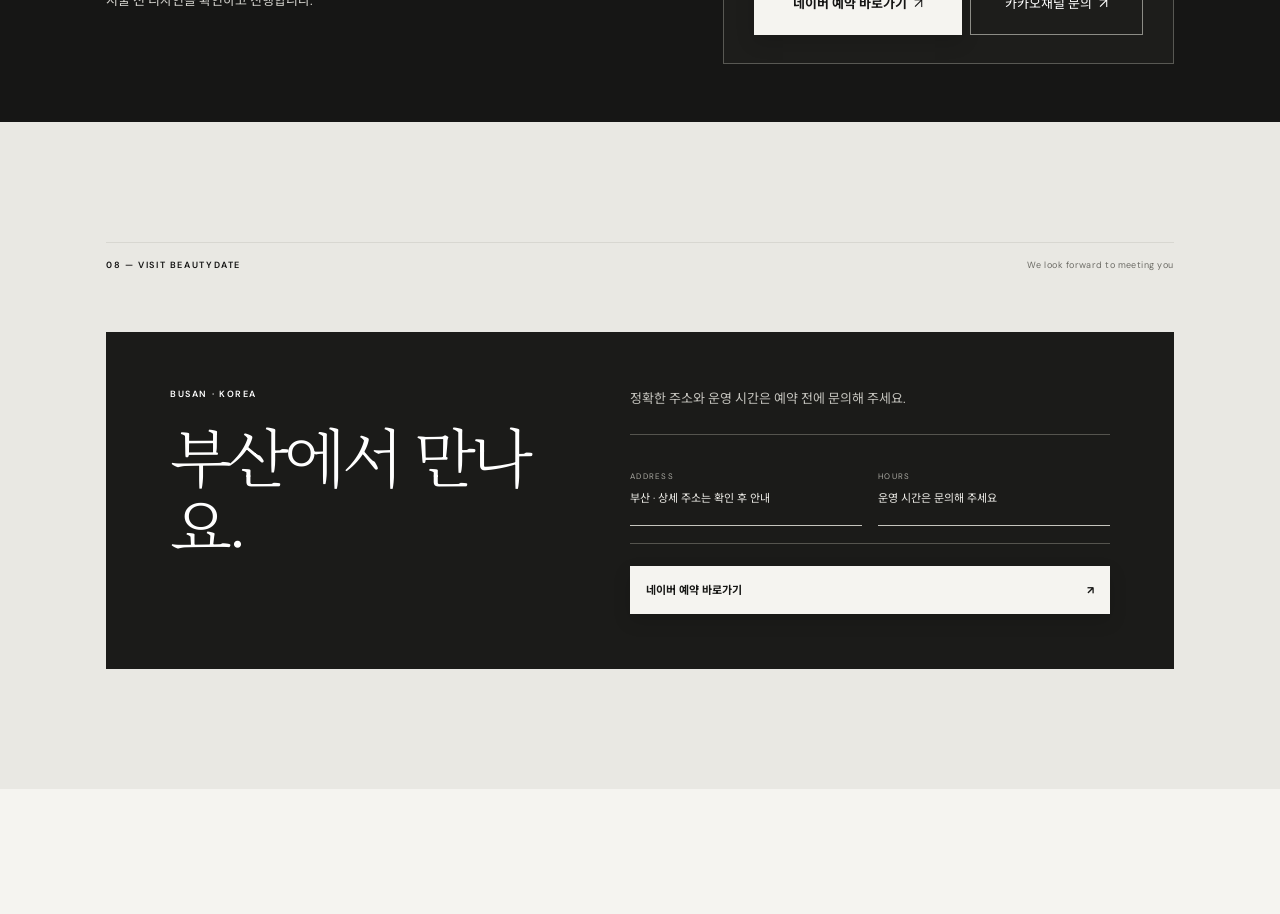
==== commit 7b5a2e53: "Highlight event price and booking links in contact section" ====
--- a/index.html
+++ b/index.html
@@ -12,7 +12,7 @@
   <link rel="preconnect" href="https://fonts.googleapis.com">
   <link rel="preconnect" href="https://fonts.gstatic.com" crossorigin>
   <link href="https://fonts.googleapis.com/css2?family=DM+Sans:wght@400;500;600;700&family=Noto+Sans+KR:wght@400;500;600;700&family=Noto+Serif+KR:wght@300;400;500&family=Playfair+Display:wght@400;500;600&display=swap" rel="stylesheet">
-  <link rel="stylesheet" href="styles.css?v=20261010-contact-before-director" />
+  <link rel="stylesheet" href="styles.css?v=20261010-contact-event-cta" />
 </head>
 <body>
   <header class="site-header">
@@ -42,7 +42,7 @@
 
     <section class="design-film section-pad" id="film" aria-labelledby="design-film-title"><div class="design-film-copy"><p class="eyebrow" data-i18n="filmLabel">CONSULTATION · TREATMENT</p><h2 id="design-film-title" data-i18n="filmTitle">상담부터 시술까지,<br><em>편안한 흐름으로.</em></h2><p data-i18n="filmText">충분히 이야기를 나누고, 차분하게 시술을 진행합니다.</p><span class="film-caption" aria-live="polite" data-film-caption>01&nbsp; / &nbsp;CONSULTATION</span></div><div class="design-film-frame" data-design-film><video class="design-film-video is-active" muted playsinline webkit-playsinline preload="auto" aria-label="뷰티데이트 상담 영상"><source src="assets/design-video/consultation.m4v?v=20261005-15sec" type="video/mp4"></video><video class="design-film-video" muted playsinline webkit-playsinline preload="auto" aria-label="뷰티데이트 시술 영상"><source src="assets/design-video/treatment-1.m4v" type="video/mp4"></video><span class="film-index" aria-hidden="true">BEAUTYDATE · BUSAN</span></div></section>
 
-    <section class="contact" id="contact"><div class="contact-inner"><p class="eyebrow">BEAUTYDATE · BUSAN</p><h2 data-i18n="contactTitle">나에게 어울리는 디자인,<br>함께 이야기해요.</h2><p data-i18n="contactText">예약 링크와 카카오톡 채널을 통해 편하게 문의해 주세요.</p><div class="contact-actions"><a class="contact-primary" href="https://pcmap.place.naver.com/place/1254580452/booking" target="_blank" rel="noopener noreferrer"><span data-i18n="naverBooking">네이버 예약 바로가기</span><b aria-hidden="true">↗</b></a><a href="https://pf.kakao.com/_fQxjnT" target="_blank" rel="noopener noreferrer"><span data-i18n="kakaoInquiry">카카오채널 문의</span><b aria-hidden="true">↗</b></a><a href="tel:01075978444"><span data-i18n="bookingCall">전화로 예약 문의</span><b aria-hidden="true">↗</b></a></div></div></section>
+    <section class="contact" id="contact"><div class="contact-inner"><p class="eyebrow">BEAUTYDATE · BUSAN</p><h2 data-i18n="contactTitle">나에게 어울리는 디자인,<br>함께 이야기해요.</h2><p data-i18n="contactText">예약 링크와 카카오톡 채널을 통해 편하게 문의해 주세요.</p><div class="contact-offer"><span data-i18n="heroOfferLabel">반영구 눈썹 이벤트</span><strong>₩150,000~</strong></div><div class="contact-actions"><a class="contact-primary" href="https://pcmap.place.naver.com/place/1254580452/booking" target="_blank" rel="noopener noreferrer"><span data-i18n="naverBooking">네이버 예약 바로가기</span><b aria-hidden="true">↗</b></a><a href="https://pf.kakao.com/_fQxjnT" target="_blank" rel="noopener noreferrer"><span data-i18n="kakaoInquiry">카카오채널 문의</span><b aria-hidden="true">↗</b></a><a href="tel:01075978444"><span data-i18n="bookingCall">전화로 예약 문의</span><b aria-hidden="true">↗</b></a></div></div></section>
     <section class="director section-pad" id="director"><div class="section-heading"><p class="eyebrow" data-i18n="directorLabel">CHAPTER 2 — MEET YOUR DIRECTOR</p><span data-i18n="directorMeta">Beautydate, Busan</span></div><div class="director-grid"><figure><video class="director-ai-video" autoplay muted loop playsinline webkit-playsinline preload="metadata" poster="assets/owner-profile-1.jpeg" aria-label="뷰티데이트 대표원장 AI 소개 영상"><source src="assets/hero-video-compatible.m4v" type="video/mp4"></video></figure><div class="director-copy"><p class="eyebrow" data-i18n="directorEyebrow">DIRECTOR · SUYEON CHO</p><h2 data-i18n="directorTitle">12년의 경험,<br><em>한 사람을 위한 디자인.</em></h2><p data-i18n="directorText">반영구 시술 12년, 샵 운영 8년의 경험을 바탕으로 고객 한 분 한 분의 얼굴에 어울리는 디자인을 고민합니다. 충분히 듣고, 함께 확인하고, 세심하게 마무리합니다.</p><div class="signature-mark">Suyeon Cho<span>BEAUTYDATE</span></div></div></div></section>
 
     <section class="process section-pad" id="process"><div class="section-heading"><p class="eyebrow" data-i18n="processLabel">CHAPTER 3 — A CONSULTATION FIRST</p><span data-i18n="processMeta">Considered at every step</span></div><div class="process-grid"><h2 data-i18n="processTitle">서두르지 않고,<br><em>함께 완성합니다.</em></h2><div class="steps"><article><b>01</b><div><h3 data-i18n="step1Title">상담</h3><p data-i18n="step1Text">원하는 분위기와 현재 눈썹 상태, 피부 컨디션을 먼저 확인합니다.</p></div></article><article><b>02</b><div><h3 data-i18n="step2Title">디자인 확인</h3><p data-i18n="step2Text">얼굴의 비율과 눈매에 맞춰 디자인하고, 시술 전 충분히 조율합니다.</p></div></article><article><b>03</b><div><h3 data-i18n="step3Title">섬세한 시술</h3><p data-i18n="step3Text">확정한 디자인을 바탕으로 차분하게 시술을 진행합니다.</p></div></article><article><b>04</b><div><h3 data-i18n="step4Title">사후 안내</h3><p data-i18n="step4Text">시술 후 관리 방법과 리터치 관련 내용을 안내해 드립니다.</p></div></article></div></div></section>
--- a/styles.css
+++ b/styles.css
@@ -416,3 +416,10 @@
 @media(max-width:380px){.hero-offer{margin-top:9px}.hero-offer strong{font-size:24px}}
 
 @media(max-width:650px){.contact{padding-bottom:58px}}
+
+.contact-offer{display:grid;justify-items:center;gap:2px;margin:28px 0 24px}
+.contact-offer span{font-size:13px;font-weight:600;letter-spacing:.11em;color:#d0c5a7}
+.contact-offer strong{font-family:var(--serif);font-size:clamp(40px,6vw,62px);line-height:1;color:#e0d2ad;font-weight:500;letter-spacing:-.045em}
+.contact-actions a{font-size:16px;min-height:58px}
+.contact-actions a>span{font-size:inherit}
+@media(max-width:650px){.contact-offer{margin:22px 0 20px}.contact-offer span{font-size:12px}.contact-offer strong{font-size:clamp(36px,9vw,48px)}.contact-actions a{font-size:15px;min-height:58px}}
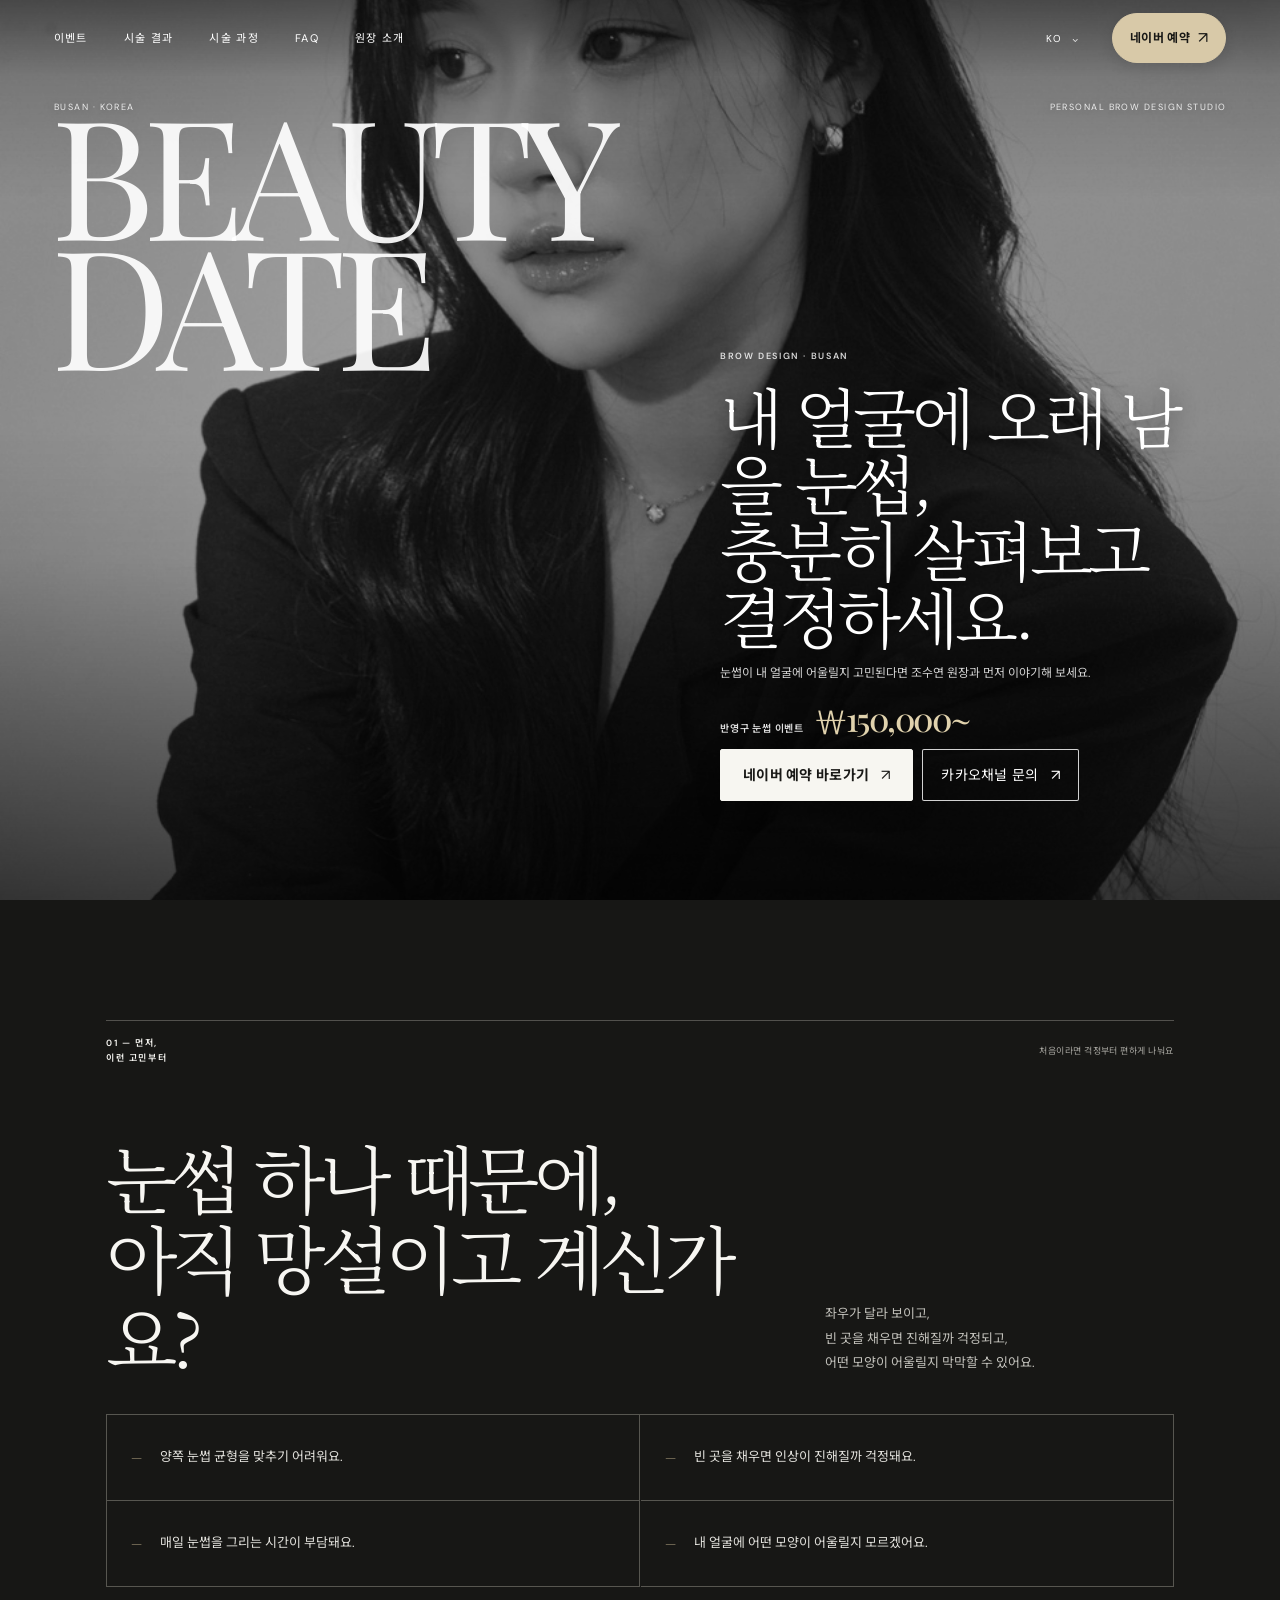
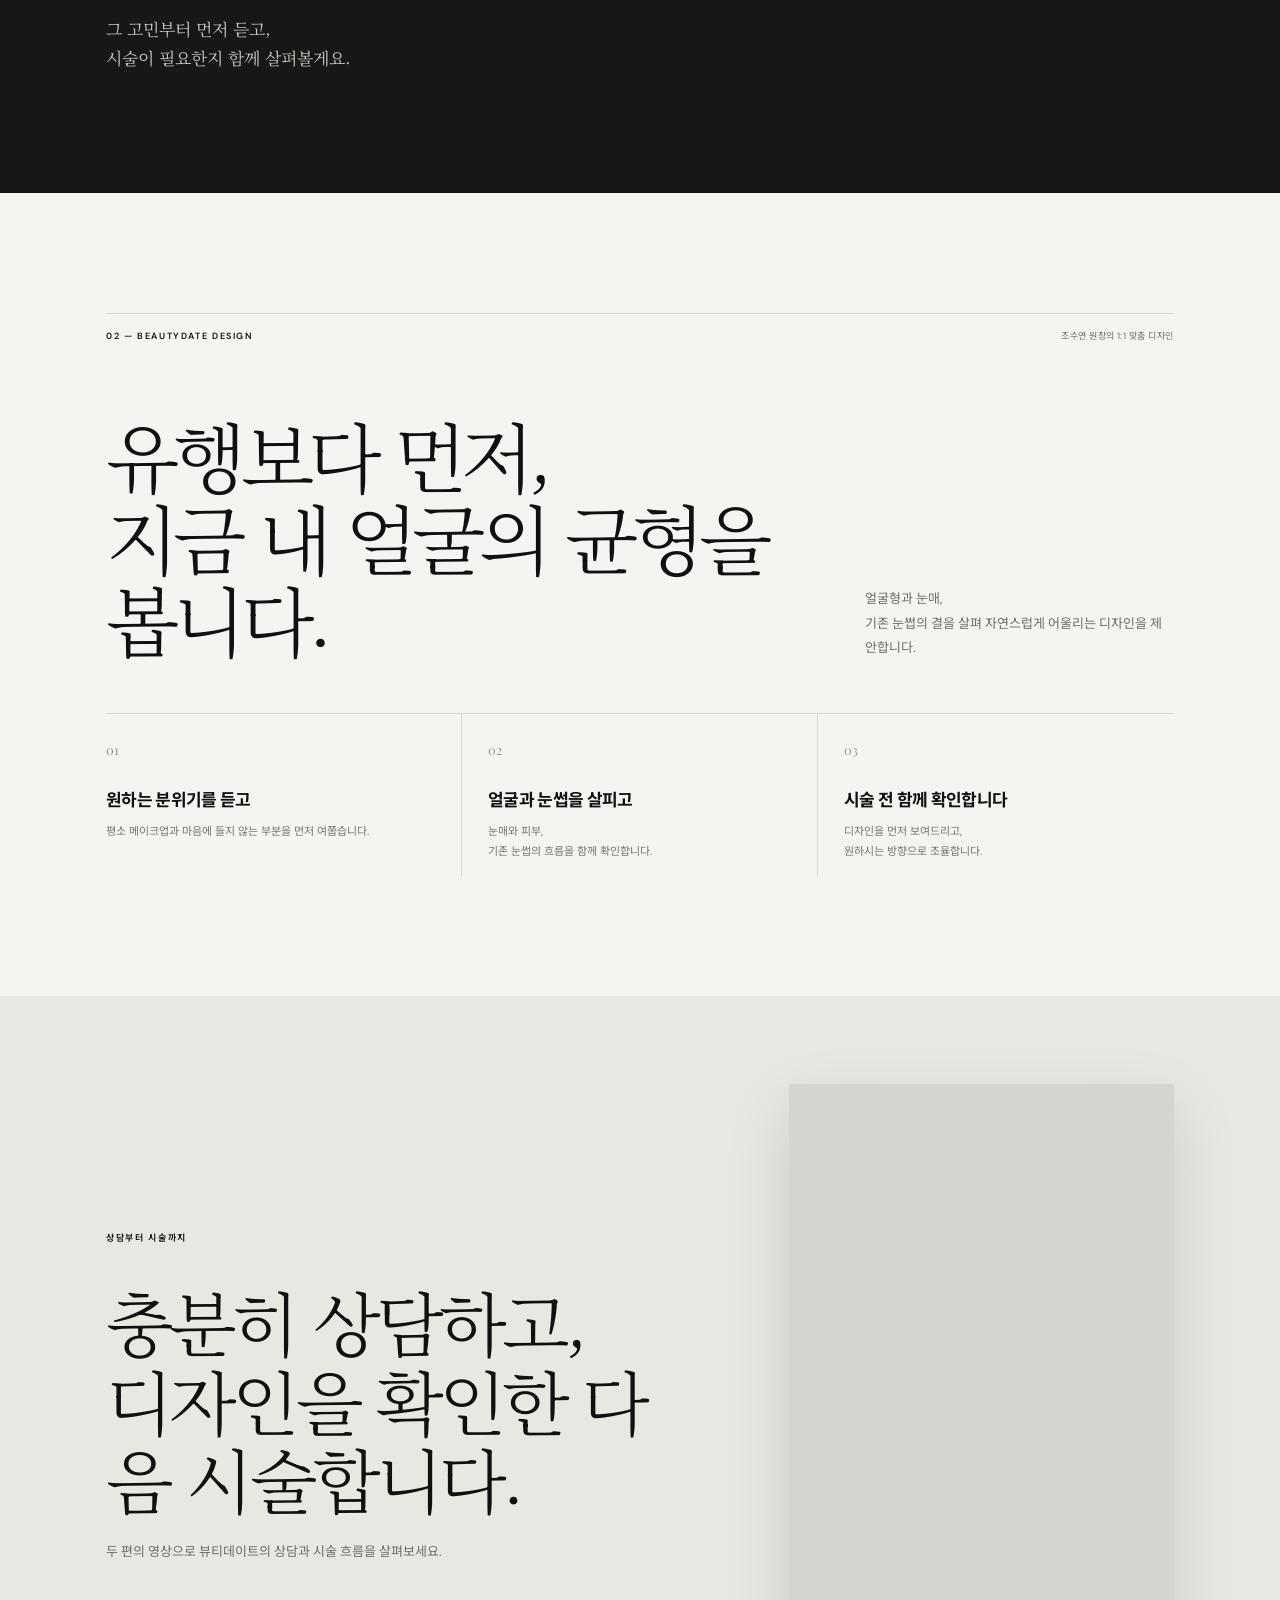
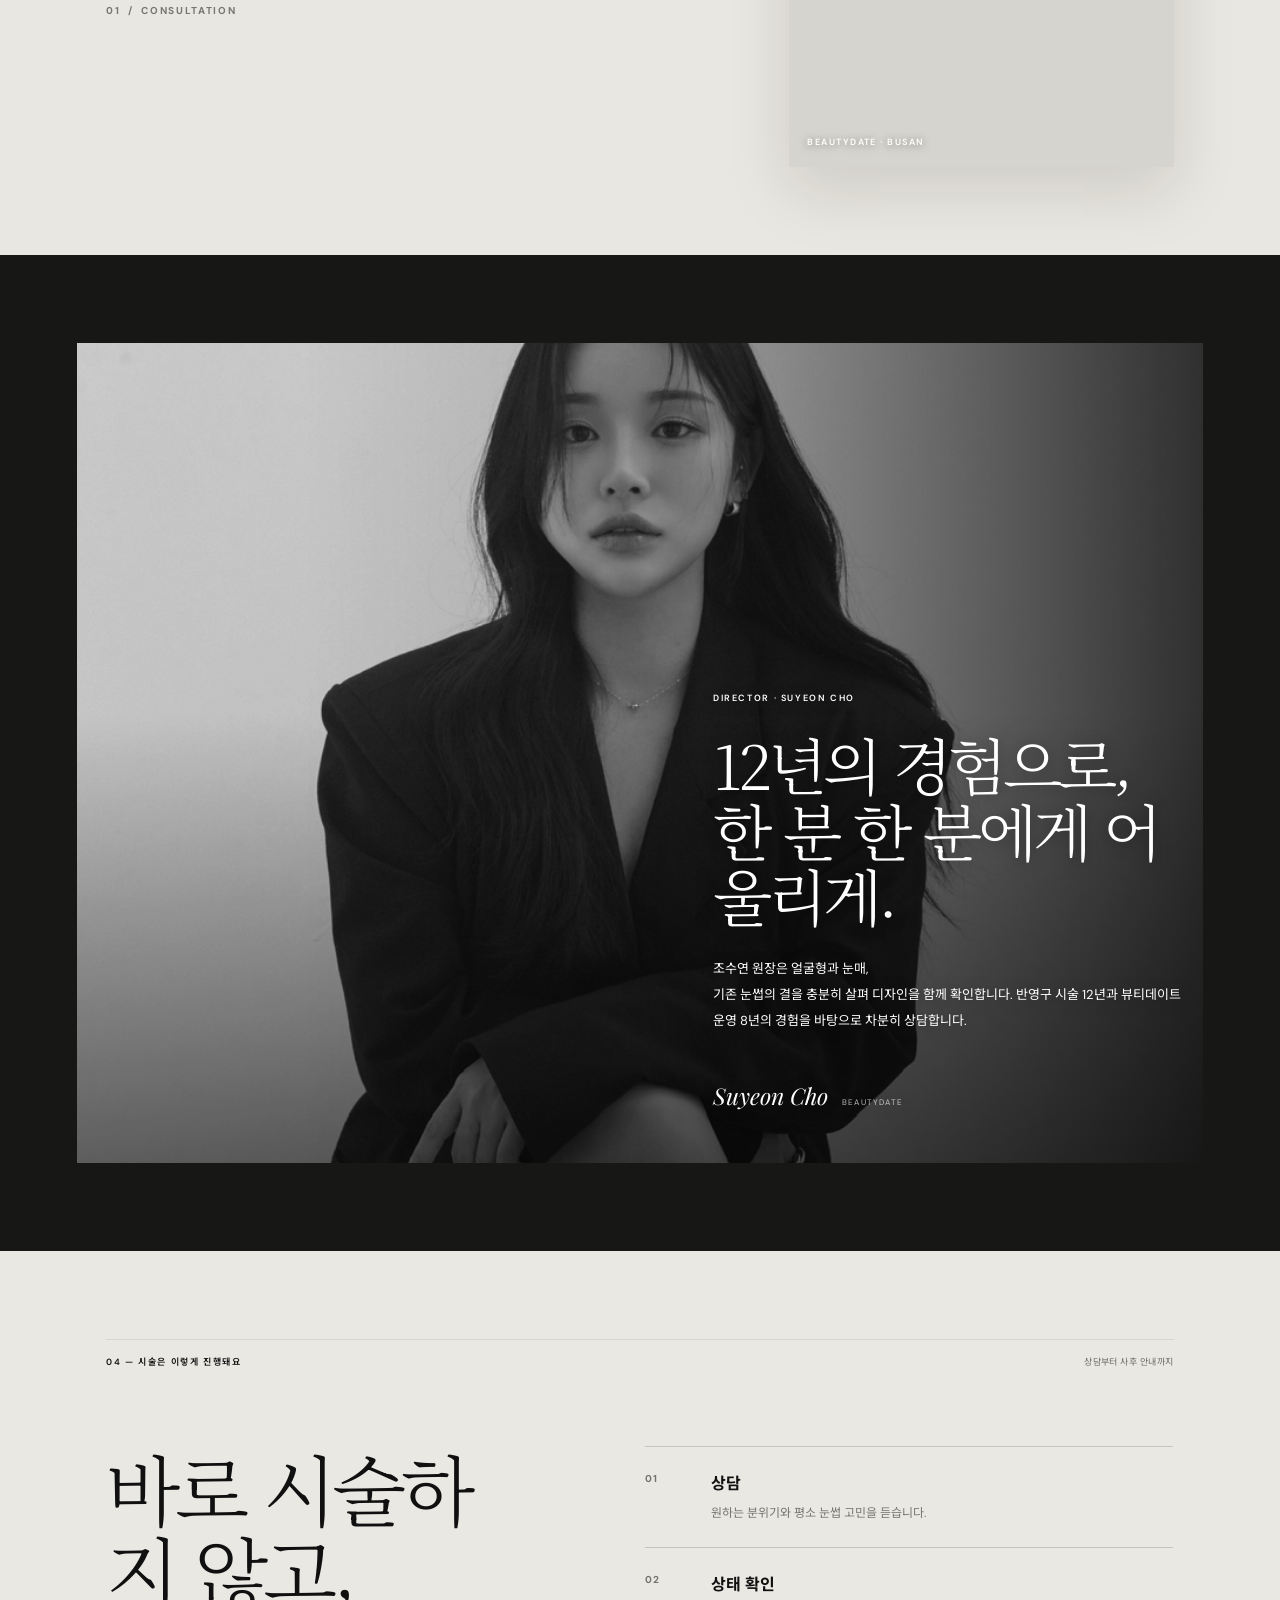
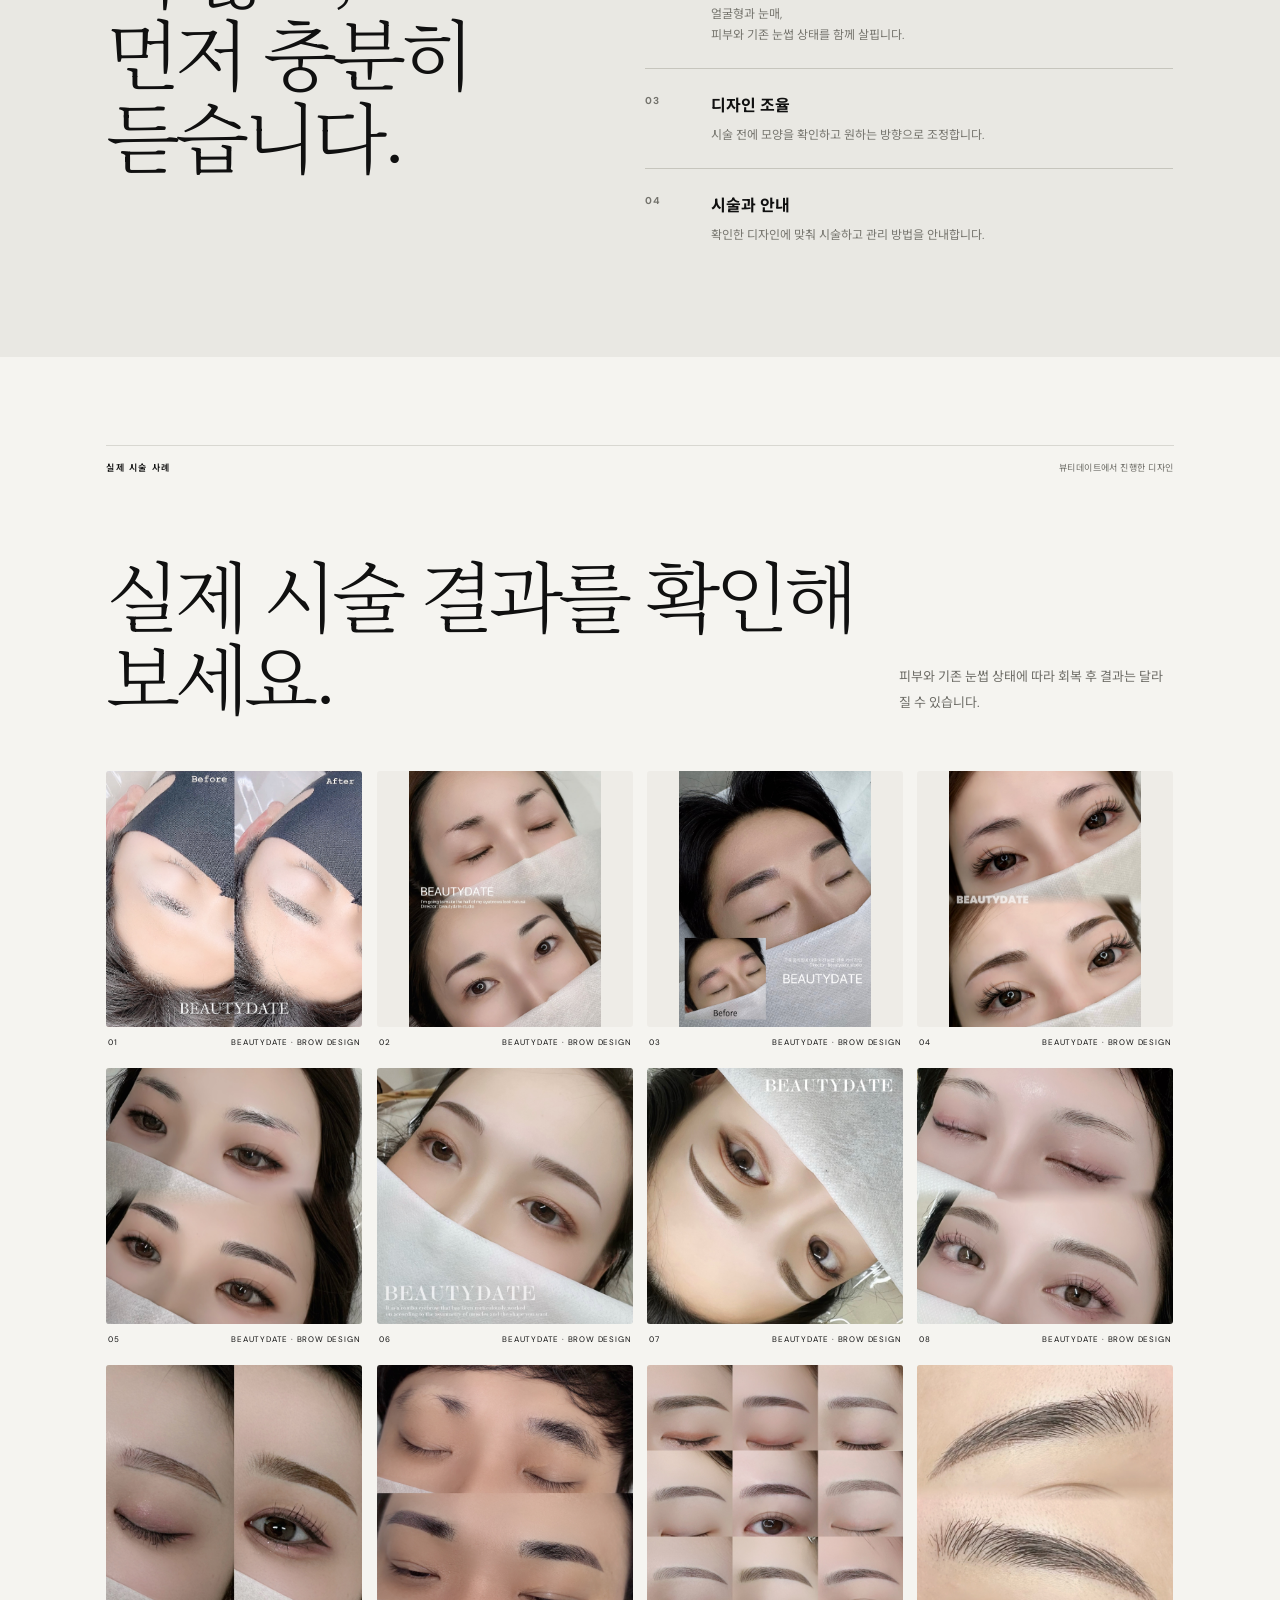
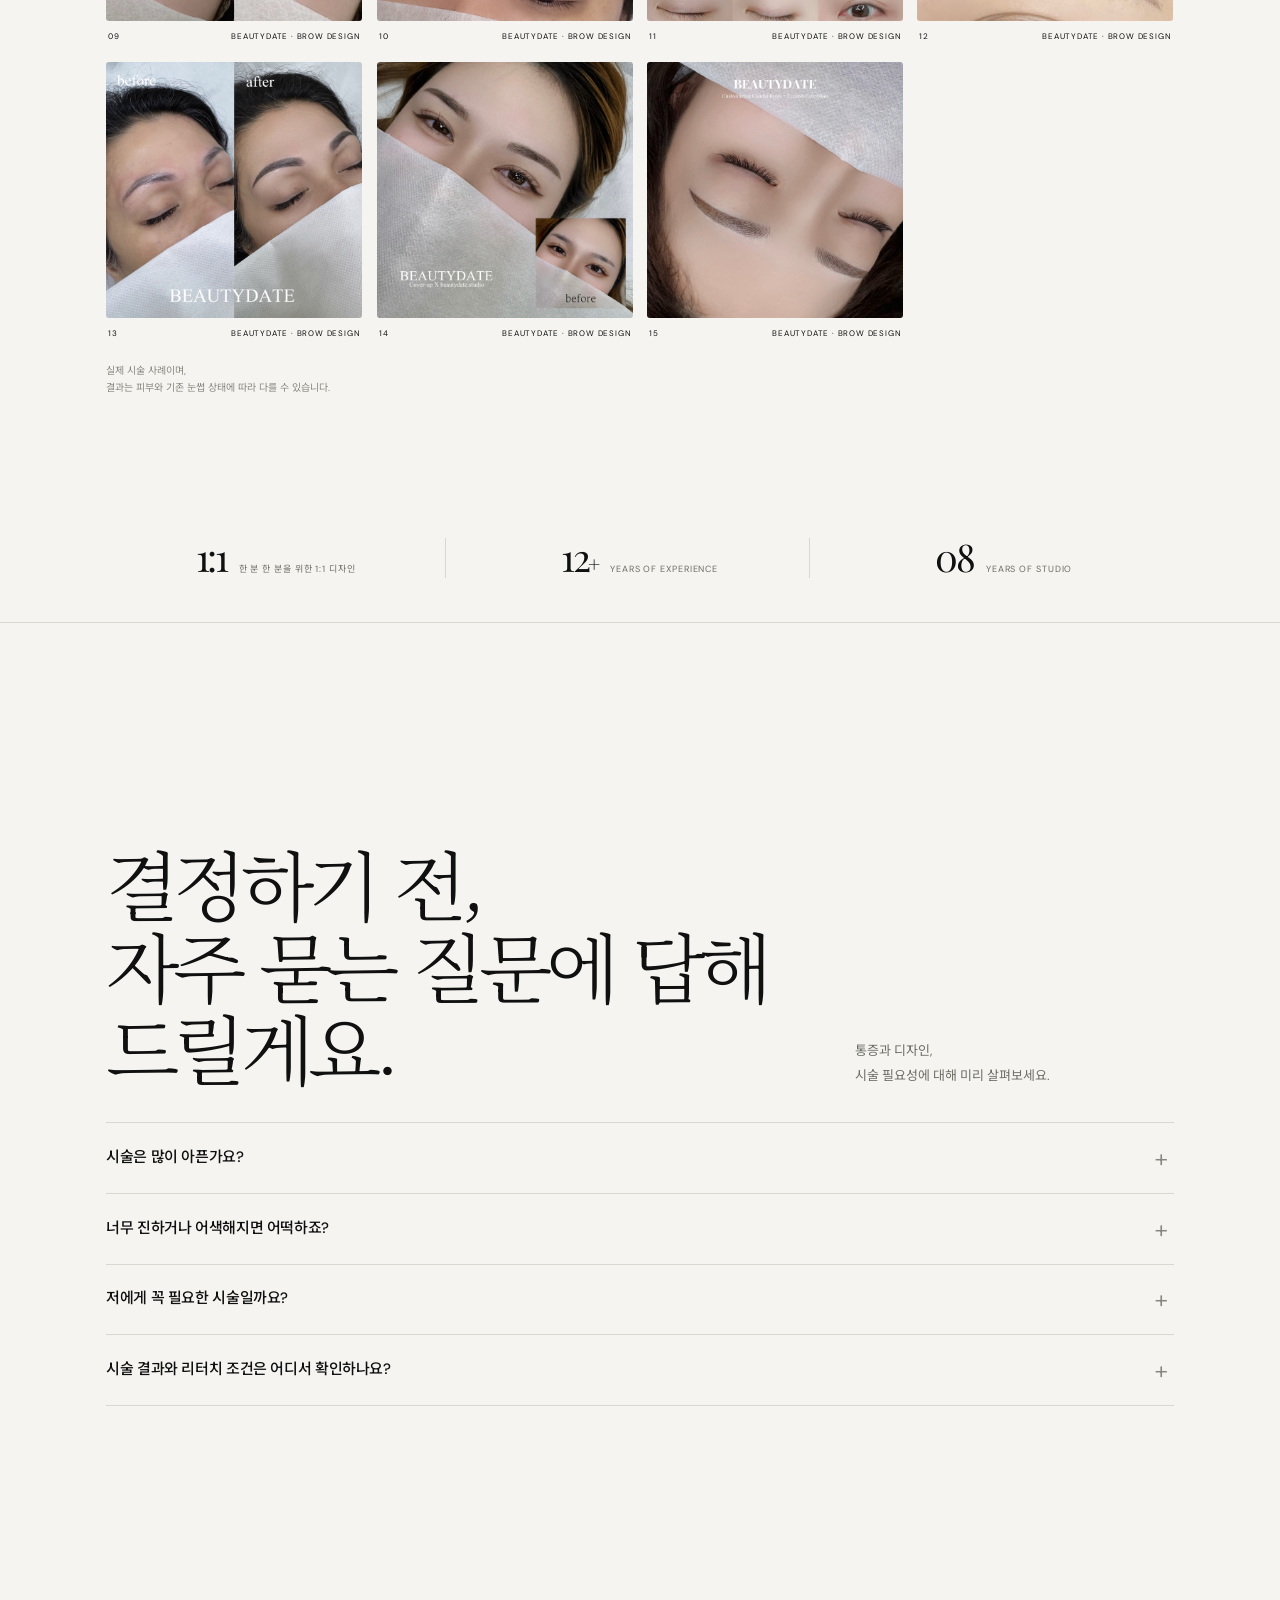
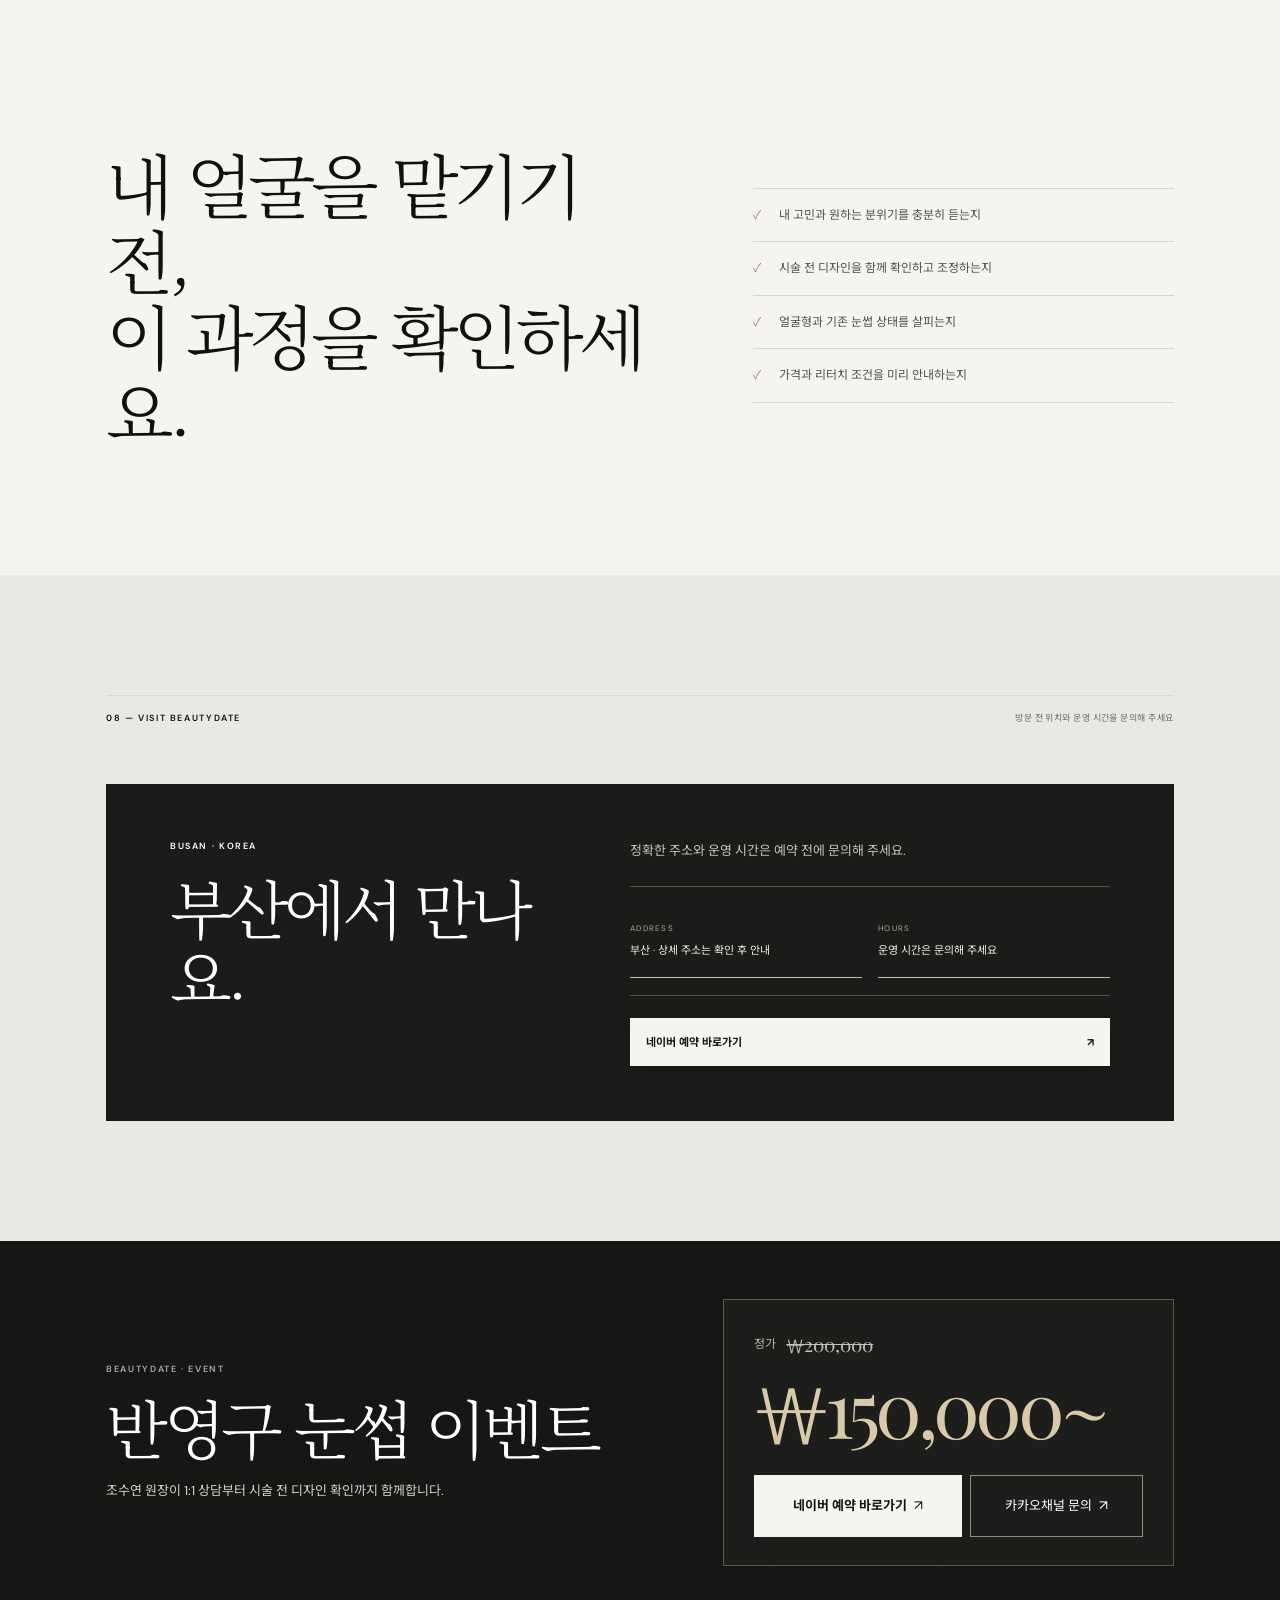
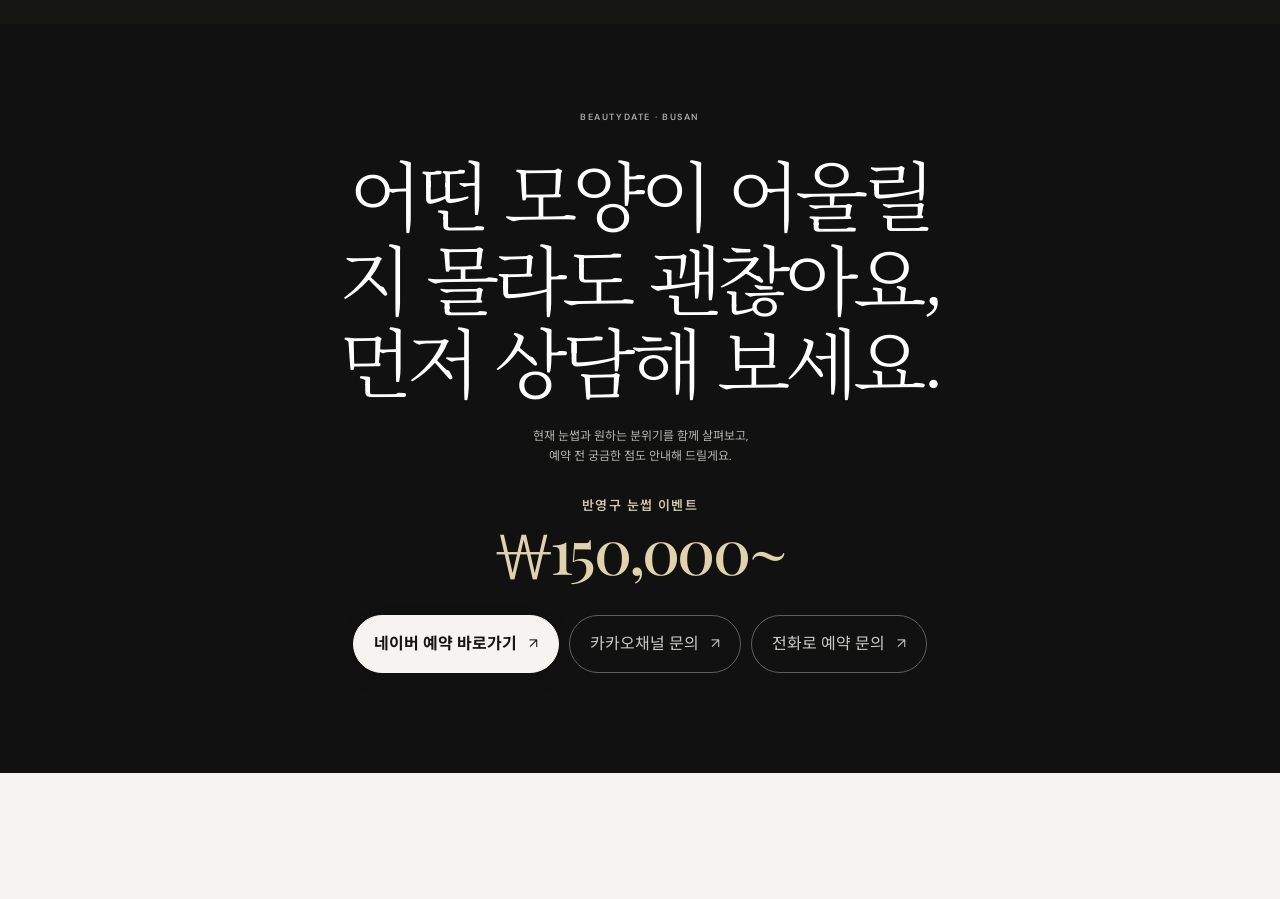
==== commit b6aa62df: "Restructure Beautydate page as consultation funnel" ====
--- a/index.html
+++ b/index.html
@@ -12,7 +12,7 @@
   <link rel="preconnect" href="https://fonts.googleapis.com">
   <link rel="preconnect" href="https://fonts.gstatic.com" crossorigin>
   <link href="https://fonts.googleapis.com/css2?family=DM+Sans:wght@400;500;600;700&family=Noto+Sans+KR:wght@400;500;600;700&family=Noto+Serif+KR:wght@300;400;500&family=Playfair+Display:wght@400;500;600&display=swap" rel="stylesheet">
-  <link rel="stylesheet" href="styles.css?v=20261010-contact-event-cta" />
+  <link rel="stylesheet" href="styles.css?v=20261010-funnel-story" />
 </head>
 <body>
   <header class="site-header">
@@ -25,6 +25,7 @@
   </header>
 
   <main id="top">
+
     <section class="hero">
       <div class="hero-stage">
         <h1 class="hero-word">BEAUTY<br><span>DATE</span></h1>
@@ -34,33 +35,35 @@
       </div>
     </section>
 
-    <section class="signature-quick section-pad" id="signature" aria-label="뷰티데이트 핵심 정보"><div><strong>1:1</strong><span data-i18n="quickDesign">얼굴형에 맞춘 디자인</span></div><div><strong>12<span>+</span></strong><span data-i18n="yearsService">YEARS OF EXPERIENCE</span></div><div><strong>08</strong><span data-i18n="yearsStudio">YEARS OF STUDIO</span></div></section>
-
     <section class="concerns section-pad" id="concerns"><div class="section-heading"><p class="eyebrow" data-i18n="concernsLabel">02 — DOES THIS FEEL FAMILIAR?</p><span data-i18n="concernsMeta">A little more ease, every morning</span></div><div class="concerns-heading"><h2 data-i18n="concernsTitle">눈썹을 그릴 때마다<br>마음에 걸리는 게 있나요?</h2><p data-i18n="concernsText">매일 반복되는 작은 불편부터, 처음 시술을 앞둔 걱정까지 편하게 이야기해 주세요.</p></div><div class="concerns-list"><p data-i18n="concernOne">양쪽 눈썹 모양을 맞추기 어려워요.</p><p data-i18n="concernTwo">빈 곳을 채우다 보면 인상이 진해져요.</p><p data-i18n="concernThree">매일 그리는 시간을 조금 줄이고 싶어요.</p><p data-i18n="concernFour">처음이라 어떤 모양이 어울릴지 모르겠어요.</p></div><p class="concerns-foot" data-i18n="concernsFoot">서두르지 않고 상담한 뒤, 얼굴과 취향에 맞는 방향을 함께 찾아갑니다.</p></section>
 
     <section class="approach section-pad" id="approach"><div class="section-heading"><p class="eyebrow" data-i18n="approachLabel">01 — OUR DESIGN</p><span data-i18n="approachMeta">Designed around your features</span></div><div class="approach-intro"><h2 data-i18n="approachTitle">유행하는 모양보다,<br><em>나에게 어울리는 균형.</em></h2><p data-i18n="approachText">얼굴형과 눈매, 기존 눈썹의 결을 살펴 지금의 인상에 자연스럽게 어울리는 디자인을 찾습니다.</p></div><div class="approach-points"><article><span>01</span><h3 data-i18n="approachOneTitle">먼저 충분히 듣고</h3><p data-i18n="approachOneText">원하는 분위기와 평소 메이크업 습관을 상담합니다.</p></article><article><span>02</span><h3 data-i18n="approachTwoTitle">함께 디자인을 보고</h3><p data-i18n="approachTwoText">시술 전 눈썹 모양을 확인하고 조율합니다.</p></article><article><span>03</span><h3 data-i18n="approachThreeTitle">차분히 마무리합니다</h3><p data-i18n="approachThreeText">확인한 디자인을 바탕으로 세심하게 시술합니다.</p></article></div></section>
 
     <section class="design-film section-pad" id="film" aria-labelledby="design-film-title"><div class="design-film-copy"><p class="eyebrow" data-i18n="filmLabel">CONSULTATION · TREATMENT</p><h2 id="design-film-title" data-i18n="filmTitle">상담부터 시술까지,<br><em>편안한 흐름으로.</em></h2><p data-i18n="filmText">충분히 이야기를 나누고, 차분하게 시술을 진행합니다.</p><span class="film-caption" aria-live="polite" data-film-caption>01&nbsp; / &nbsp;CONSULTATION</span></div><div class="design-film-frame" data-design-film><video class="design-film-video is-active" muted playsinline webkit-playsinline preload="auto" aria-label="뷰티데이트 상담 영상"><source src="assets/design-video/consultation.m4v?v=20261005-15sec" type="video/mp4"></video><video class="design-film-video" muted playsinline webkit-playsinline preload="auto" aria-label="뷰티데이트 시술 영상"><source src="assets/design-video/treatment-1.m4v" type="video/mp4"></video><span class="film-index" aria-hidden="true">BEAUTYDATE · BUSAN</span></div></section>
 
-    <section class="contact" id="contact"><div class="contact-inner"><p class="eyebrow">BEAUTYDATE · BUSAN</p><h2 data-i18n="contactTitle">나에게 어울리는 디자인,<br>함께 이야기해요.</h2><p data-i18n="contactText">예약 링크와 카카오톡 채널을 통해 편하게 문의해 주세요.</p><div class="contact-offer"><span data-i18n="heroOfferLabel">반영구 눈썹 이벤트</span><strong>₩150,000~</strong></div><div class="contact-actions"><a class="contact-primary" href="https://pcmap.place.naver.com/place/1254580452/booking" target="_blank" rel="noopener noreferrer"><span data-i18n="naverBooking">네이버 예약 바로가기</span><b aria-hidden="true">↗</b></a><a href="https://pf.kakao.com/_fQxjnT" target="_blank" rel="noopener noreferrer"><span data-i18n="kakaoInquiry">카카오채널 문의</span><b aria-hidden="true">↗</b></a><a href="tel:01075978444"><span data-i18n="bookingCall">전화로 예약 문의</span><b aria-hidden="true">↗</b></a></div></div></section>
     <section class="director section-pad" id="director"><div class="section-heading"><p class="eyebrow" data-i18n="directorLabel">CHAPTER 2 — MEET YOUR DIRECTOR</p><span data-i18n="directorMeta">Beautydate, Busan</span></div><div class="director-grid"><figure><video class="director-ai-video" autoplay muted loop playsinline webkit-playsinline preload="metadata" poster="assets/owner-profile-1.jpeg" aria-label="뷰티데이트 대표원장 AI 소개 영상"><source src="assets/hero-video-compatible.m4v" type="video/mp4"></video></figure><div class="director-copy"><p class="eyebrow" data-i18n="directorEyebrow">DIRECTOR · SUYEON CHO</p><h2 data-i18n="directorTitle">12년의 경험,<br><em>한 사람을 위한 디자인.</em></h2><p data-i18n="directorText">반영구 시술 12년, 샵 운영 8년의 경험을 바탕으로 고객 한 분 한 분의 얼굴에 어울리는 디자인을 고민합니다. 충분히 듣고, 함께 확인하고, 세심하게 마무리합니다.</p><div class="signature-mark">Suyeon Cho<span>BEAUTYDATE</span></div></div></div></section>
 
     <section class="process section-pad" id="process"><div class="section-heading"><p class="eyebrow" data-i18n="processLabel">CHAPTER 3 — A CONSULTATION FIRST</p><span data-i18n="processMeta">Considered at every step</span></div><div class="process-grid"><h2 data-i18n="processTitle">서두르지 않고,<br><em>함께 완성합니다.</em></h2><div class="steps"><article><b>01</b><div><h3 data-i18n="step1Title">상담</h3><p data-i18n="step1Text">원하는 분위기와 현재 눈썹 상태, 피부 컨디션을 먼저 확인합니다.</p></div></article><article><b>02</b><div><h3 data-i18n="step2Title">디자인 확인</h3><p data-i18n="step2Text">얼굴의 비율과 눈매에 맞춰 디자인하고, 시술 전 충분히 조율합니다.</p></div></article><article><b>03</b><div><h3 data-i18n="step3Title">섬세한 시술</h3><p data-i18n="step3Text">확정한 디자인을 바탕으로 차분하게 시술을 진행합니다.</p></div></article><article><b>04</b><div><h3 data-i18n="step4Title">사후 안내</h3><p data-i18n="step4Text">시술 후 관리 방법과 리터치 관련 내용을 안내해 드립니다.</p></div></article></div></div></section>
 
     <section class="works section-pad" id="works"><div class="section-heading"><p class="eyebrow" data-i18n="worksLabel">REAL BROW STORIES</p><span data-i18n="worksMeta">A collection of real brow designs</span></div><div class="works-title"><h2 data-i18n="worksTitle">작은 결의 차이가<br><em>전체 인상을 바꿉니다.</em></h2><p data-i18n="worksText">실제 고객의 시술 결과를 살펴보세요.<br>피부와 기존 눈썹에 따라 결과는 달라질 수 있습니다.</p></div><div class="treatment-gallery" aria-label="뷰티데이트 시술 결과 사진"></div><p class="gallery-footnote" data-i18n="galleryFootnote">실제 시술 사례이며, 결과는 피부와 기존 눈썹 상태에 따라 다를 수 있습니다.</p></section>
+
     <dialog class="gallery-lightbox" aria-label="시술 사진 확대 보기"><button class="gallery-close" type="button" aria-label="닫기">×</button><button class="gallery-previous" type="button" aria-label="이전 사진">←</button><figure><img alt=""><figcaption></figcaption></figure><button class="gallery-next" type="button" aria-label="다음 사진">→</button></dialog>
+
+    <section class="signature-quick section-pad" id="signature" aria-label="뷰티데이트 핵심 정보"><div><strong>1:1</strong><span data-i18n="quickDesign">얼굴형에 맞춘 디자인</span></div><div><strong>12<span>+</span></strong><span data-i18n="yearsService">YEARS OF EXPERIENCE</span></div><div><strong>08</strong><span data-i18n="yearsStudio">YEARS OF STUDIO</span></div></section>
 
     <section class="faq section-pad" id="faq"><div class="section-heading"><p class="eyebrow" data-i18n="faqLabel">CHAPTER 4 — BEFORE YOU BOOK</p><span data-i18n="faqMeta">Good to know before booking</span></div><div class="faq-heading"><h2 data-i18n="faqTitle">예약 전에 궁금한 점,<br><em>먼저 확인해 보세요.</em></h2><p data-i18n="faqText">시술 전 충분히 상담하고, 궁금한 점은 예약 전에 편하게 문의하실 수 있어요.</p></div><div class="faq-list"><details><summary data-i18n="faqOneQ">시술 전에 디자인을 확인할 수 있나요?</summary><p data-i18n="faqOneA">상담 후 디자인을 제안하고, 시술 전에 함께 확인하고 조율합니다.</p></details><details><summary data-i18n="faqTwoQ">시술 결과가 모두 똑같이 나오나요?</summary><p data-i18n="faqTwoA">피부와 기존 눈썹 상태에 따라 결과에 차이가 있을 수 있습니다.</p></details><details><summary data-i18n="faqThreeQ">예약은 어떻게 하면 되나요?</summary><p data-i18n="faqThreeA">네이버 예약 또는 카카오채널로 문의해 주세요. 전화 문의도 가능합니다.</p></details><details><summary data-i18n="faqFourQ">리터치 조건과 가격은 어떻게 되나요?</summary><p data-i18n="faqFourA">리터치 적용 기간과 비용은 예약 전에 카카오채널로 확인해 주세요.</p></details></div></section>
 
     <section class="recommend section-pad" id="recommend"><div class="section-heading"><p class="eyebrow" data-i18n="recommendLabel">BEFORE CHOOSING A STUDIO</p><span data-i18n="recommendMeta">Who this may suit</span></div><div class="recommend-content"><h2 data-i18n="recommendTitle">이런 분이라면,<br><em>편하게 상담부터 시작해 보세요.</em></h2><ul><li data-i18n="recommendOne">얼굴형과 눈매에 맞는 눈썹을 찾고 싶은 분</li><li data-i18n="recommendTwo">너무 진하거나 인위적인 느낌이 걱정되는 분</li><li data-i18n="recommendThree">시술 전 모양을 함께 확인하고 싶은 분</li><li data-i18n="recommendFour">처음이라 차근차근 설명을 듣고 싶은 분</li></ul></div></section>
 
+    <section class="visit section-pad" id="visit"><div class="section-heading"><p class="eyebrow">08 — VISIT BEAUTYDATE</p><span data-i18n="visitMeta">We look forward to meeting you</span></div><div class="visit-card"><div><p class="eyebrow">BUSAN · KOREA</p><h2 data-i18n="visitTitle">부산에서 만나요.</h2></div><div><p data-i18n="visitText">정확한 주소와 운영 시간은 예약 전에 문의해 주세요.</p><div class="visit-details"><div><span data-i18n="addressLabel">ADDRESS</span><b data-i18n="addressPending">부산 · 상세 주소는 확인 후 안내</b></div><div><span data-i18n="hoursLabel">HOURS</span><b data-i18n="hoursPending">운영 시간은 문의해 주세요</b></div></div><a class="visit-booking" href="https://pcmap.place.naver.com/place/1254580452/booking" target="_blank" rel="noopener noreferrer"><span data-i18n="naverBooking">네이버 예약 바로가기</span><b aria-hidden="true">↗</b></a></div></div></section>
+
     <section class="offer" id="event"><div class="offer-inner"><div class="offer-copy"><p class="eyebrow" data-i18n="eventKicker">BEAUTYDATE · EVENT</p><h2 data-i18n="eventTitle">반영구 눈썹 이벤트</h2><p data-i18n="eventIntro">1:1 디자인 상담부터 시술 전 디자인 확인까지, 조수연 원장이 함께합니다.</p><p class="offer-foreign" data-i18n="eventForeign">외국인 고객 눈썹 시술가</p></div><div class="offer-price"><span class="offer-regular"><span data-i18n="eventRegular">정가</span> <del>₩200,000</del></span><strong>₩150,000~</strong><p class="offer-fineprint" data-i18n="eventFineprint">달러 표기는 참고 환산가이며, 최종 금액은 상담 시 확인해 주세요.</p><div class="offer-actions"><a href="https://pcmap.place.naver.com/place/1254580452/booking" target="_blank" rel="noopener noreferrer"><span data-i18n="naverBooking">네이버 예약 바로가기</span><b aria-hidden="true">↗</b></a><a href="https://pf.kakao.com/_fQxjnT" target="_blank" rel="noopener noreferrer"><span data-i18n="kakaoInquiry">카카오채널 문의</span><b aria-hidden="true">↗</b></a></div></div><div class="foreign-service-card"><h3 data-i18n="foreignMenuHeading">외국인 고객 시술 메뉴</h3><div class="foreign-service-grid"><div><span data-i18n="serviceNatural">자연눈썹</span><strong>₩170,000~</strong></div><div><span data-i18n="serviceCombo">콤보눈썹</span><strong>₩200,000~</strong></div><div><span data-i18n="serviceShadow">쉐도우눈썹</span><strong>₩200,000~</strong></div><div><span data-i18n="serviceEyeliner">아이라인</span><strong>₩150,000~</strong></div><div><span data-i18n="serviceHairline">헤어라인</span><strong>₩250,000~</strong></div><div><span data-i18n="serviceLip">입술</span><strong>₩300,000~</strong></div></div><div class="foreign-service-terms"><p><strong data-i18n="premiumRetouch">프리미엄 리터치</strong><span data-i18n="retouchTerms">4개월 이내 무료 · 6개월 이내 50% 할인 · 1년 이내 30% 할인</span></p><ul><li data-i18n="foreignPigment">최상급 인증 색소, 고객별 별도 니들 사용</li><li data-i18n="foreignCardFee">해외 카드 결제 수수료 포함</li><li data-i18n="foreignSchedule">관광객 일정에 맞춰 영업시간 외·휴무일에도 예약 시간을 조율해 드립니다.</li></ul><small data-i18n="foreignPriceNote">가격은 원화 기준입니다. 최종 금액은 예약 전 확인해 주세요.</small></div><p class="foreign-booking-heading" data-i18n="bookingHeading">LINEで予約・お問い合わせ</p><div class="foreign-service-actions offer-actions"><a href="https://line.me/R/ti/p/@209fyimp" target="_blank" rel="noopener noreferrer"><span data-i18n="lineLink">LINEで予約</span><b aria-hidden="true">↗</b></a><a href="https://www.instagram.com/beautydate.studio/" target="_blank" rel="noopener noreferrer"><span data-i18n="instagramLink">Instagram</span><b aria-hidden="true">↗</b></a></div></div></div></section>
 
-    <section class="visit section-pad" id="visit"><div class="section-heading"><p class="eyebrow">08 — VISIT BEAUTYDATE</p><span data-i18n="visitMeta">We look forward to meeting you</span></div><div class="visit-card"><div><p class="eyebrow">BUSAN · KOREA</p><h2 data-i18n="visitTitle">부산에서 만나요.</h2></div><div><p data-i18n="visitText">정확한 주소와 운영 시간은 예약 전에 문의해 주세요.</p><div class="visit-details"><div><span data-i18n="addressLabel">ADDRESS</span><b data-i18n="addressPending">부산 · 상세 주소는 확인 후 안내</b></div><div><span data-i18n="hoursLabel">HOURS</span><b data-i18n="hoursPending">운영 시간은 문의해 주세요</b></div></div><a class="visit-booking" href="https://pcmap.place.naver.com/place/1254580452/booking" target="_blank" rel="noopener noreferrer"><span data-i18n="naverBooking">네이버 예약 바로가기</span><b aria-hidden="true">↗</b></a></div></div></section>
+    <section class="contact" id="contact"><div class="contact-inner"><p class="eyebrow">BEAUTYDATE · BUSAN</p><h2 data-i18n="contactTitle">나에게 어울리는 디자인,<br>함께 이야기해요.</h2><p data-i18n="contactText">예약 링크와 카카오톡 채널을 통해 편하게 문의해 주세요.</p><div class="contact-offer"><span data-i18n="heroOfferLabel">반영구 눈썹 이벤트</span><strong>₩150,000~</strong></div><div class="contact-actions"><a class="contact-primary" href="https://pcmap.place.naver.com/place/1254580452/booking" target="_blank" rel="noopener noreferrer"><span data-i18n="naverBooking">네이버 예약 바로가기</span><b aria-hidden="true">↗</b></a><a href="https://pf.kakao.com/_fQxjnT" target="_blank" rel="noopener noreferrer"><span data-i18n="kakaoInquiry">카카오채널 문의</span><b aria-hidden="true">↗</b></a><a href="tel:01075978444"><span data-i18n="bookingCall">전화로 예약 문의</span><b aria-hidden="true">↗</b></a></div></div></section>
 
   </main>
   <footer class="site-footer"><a class="wordmark" href="#top">BEAUTY<span>DATE</span></a><div><b data-i18n="footerName">뷰티데이트 · 조수연 원장</b><p data-i18n="footerNotice">부산 · 전화 010-7597-8444</p></div><a class="back-top" href="#top" data-i18n="backTop">맨 위로 ↑</a></footer>
   <div class="mobile-cta"><p class="mobile-cta-label" data-i18n="mobileBookingPrompt">빠른 예약 · 상담</p><div class="mobile-cta-actions"><a href="https://pcmap.place.naver.com/place/1254580452/booking" target="_blank" rel="noopener noreferrer"><span data-i18n="naverBooking">네이버 예약 바로가기</span><b aria-hidden="true">↗</b></a><a href="https://pf.kakao.com/_fQxjnT" target="_blank" rel="noopener noreferrer"><span data-i18n="kakaoInquiry">카카오채널 문의</span><b aria-hidden="true">↗</b></a></div></div>
-  <script src="app.js?v=20261010-hero-event-price"></script>
+  <script src="app.js?v=20261010-funnel-story"></script>
 </body>
 </html>
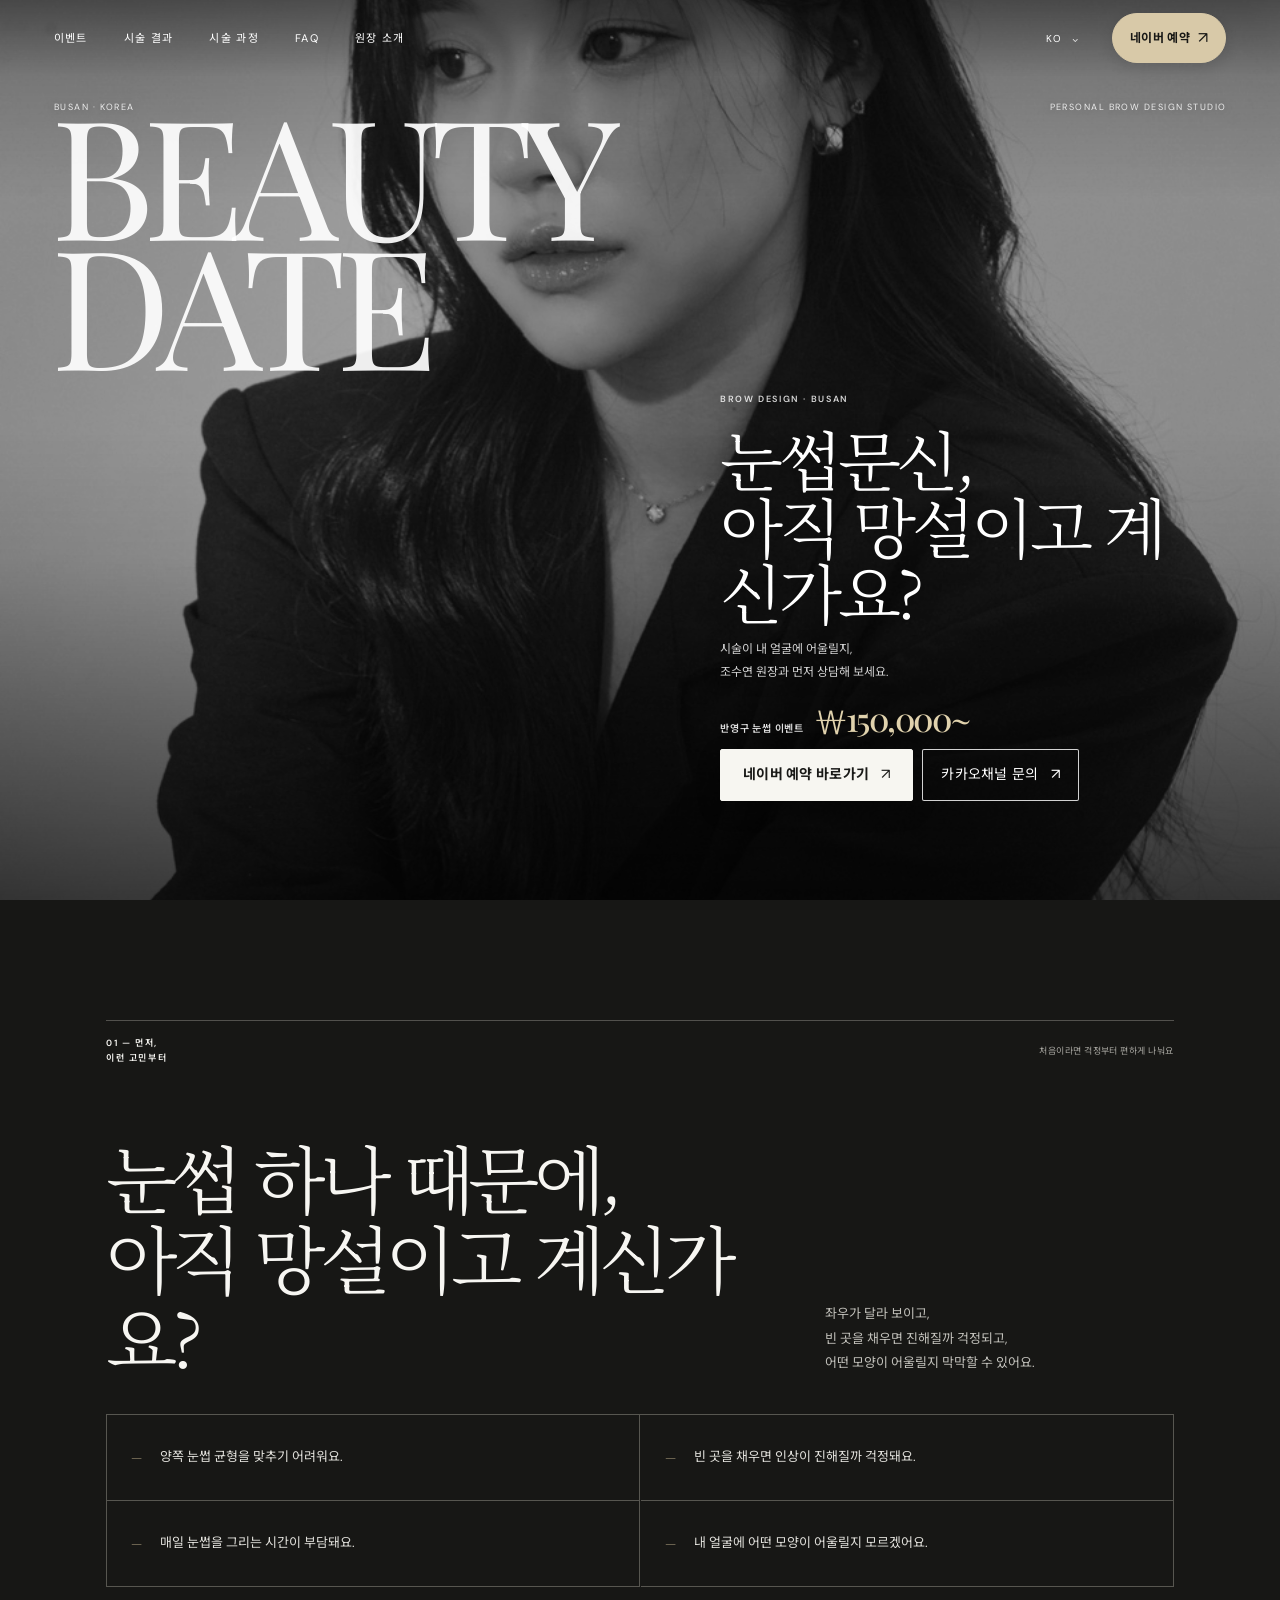
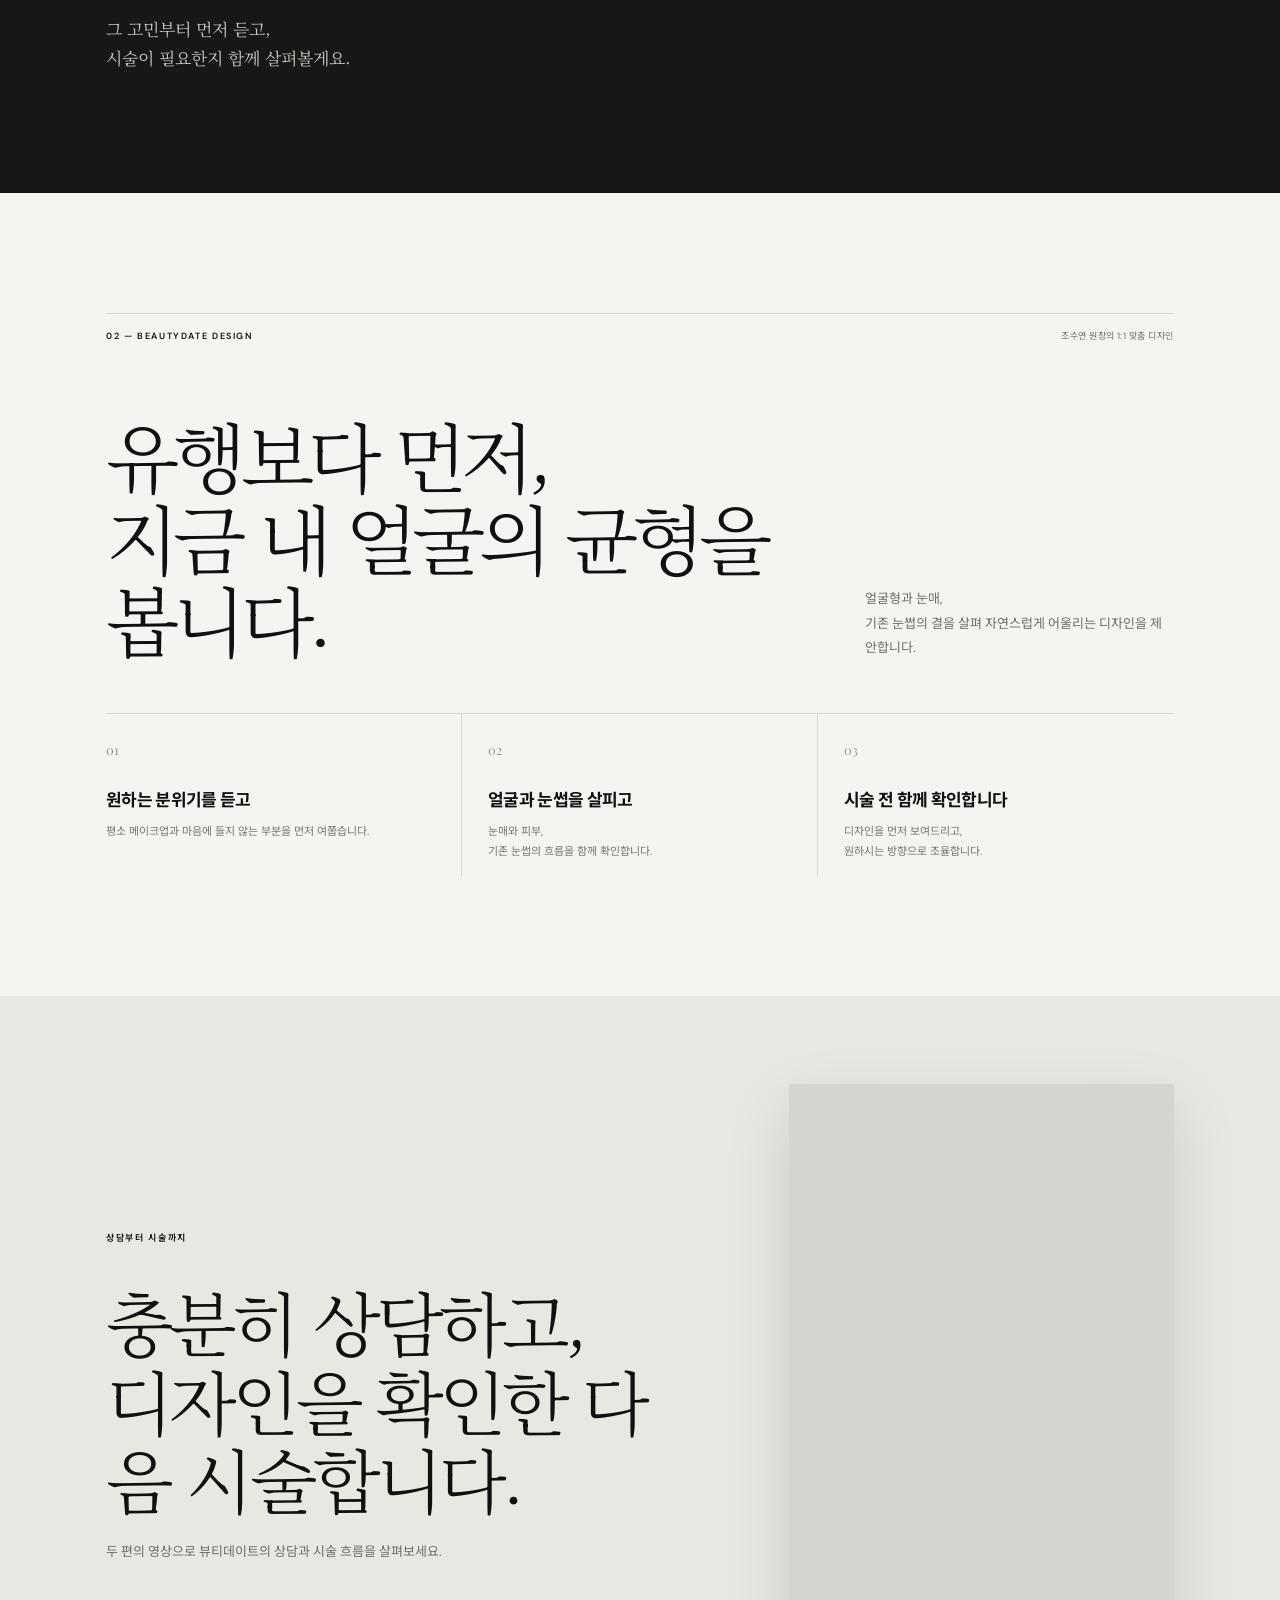
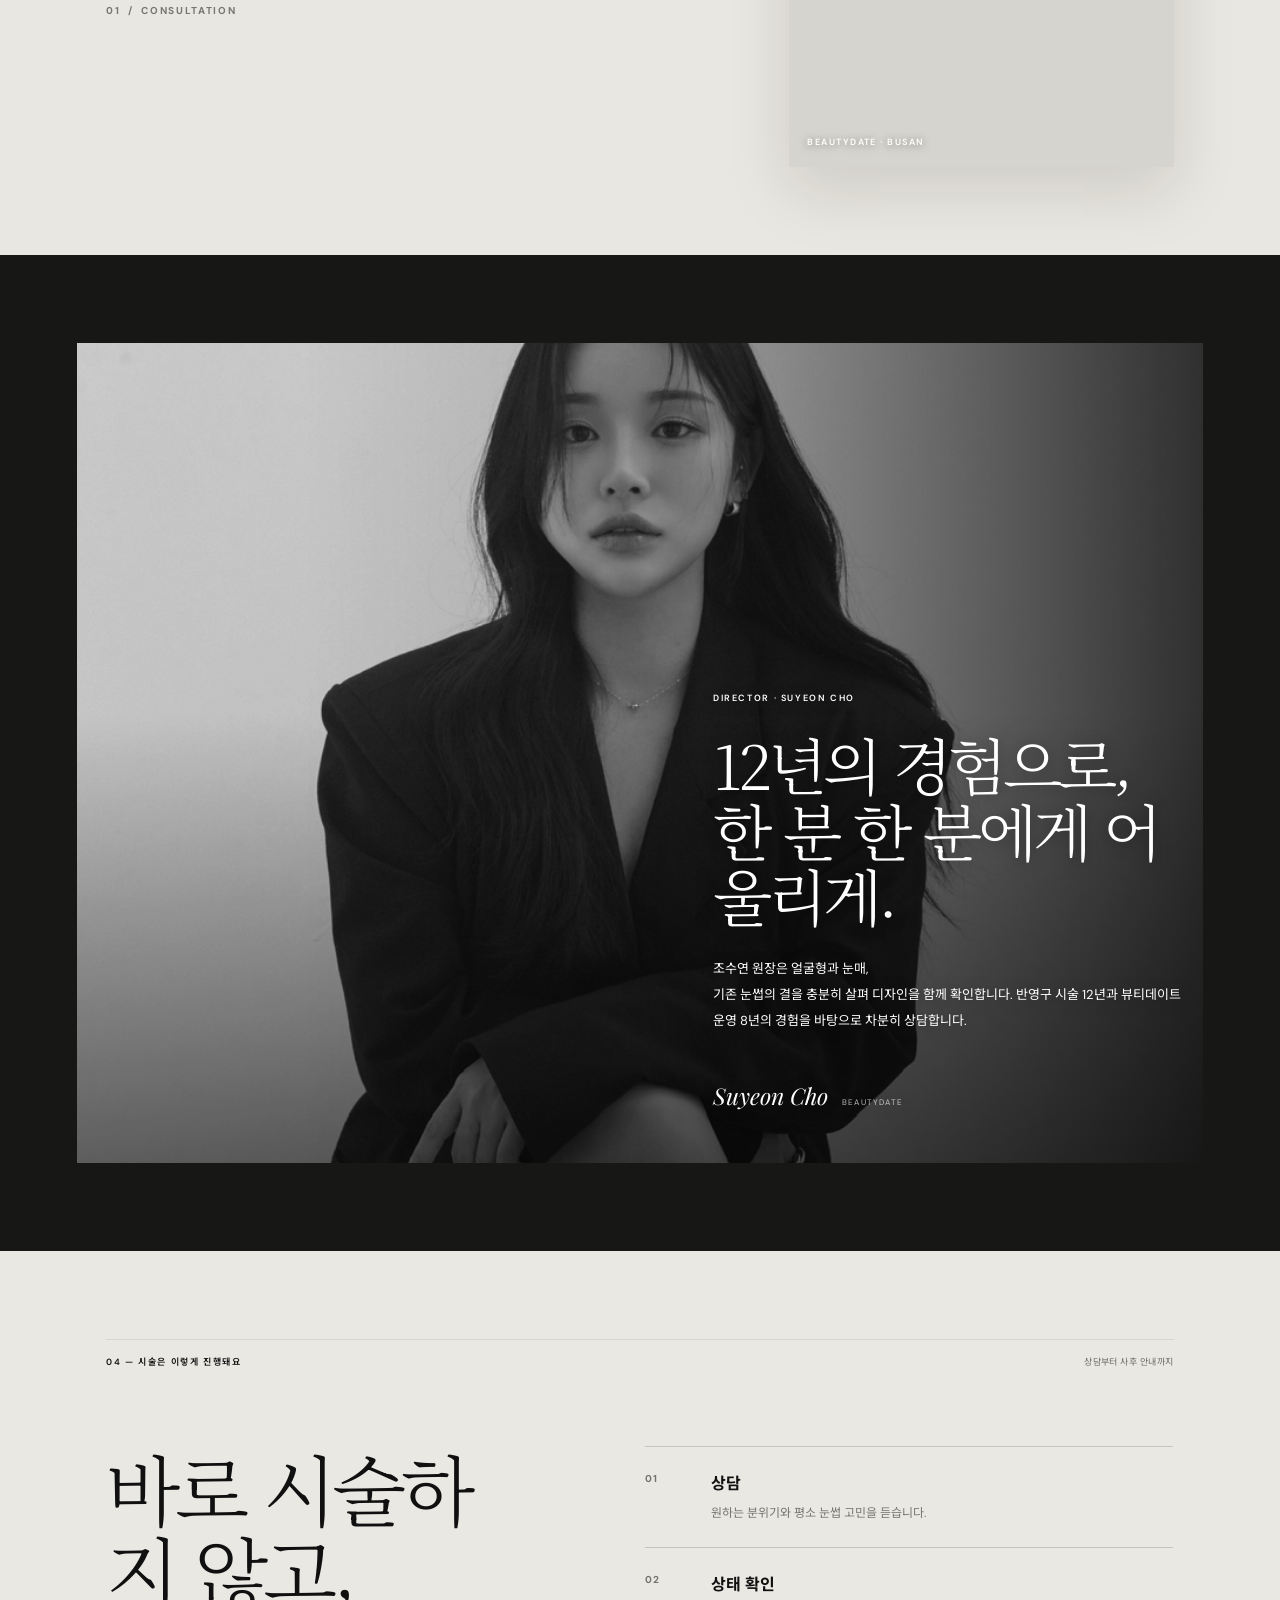
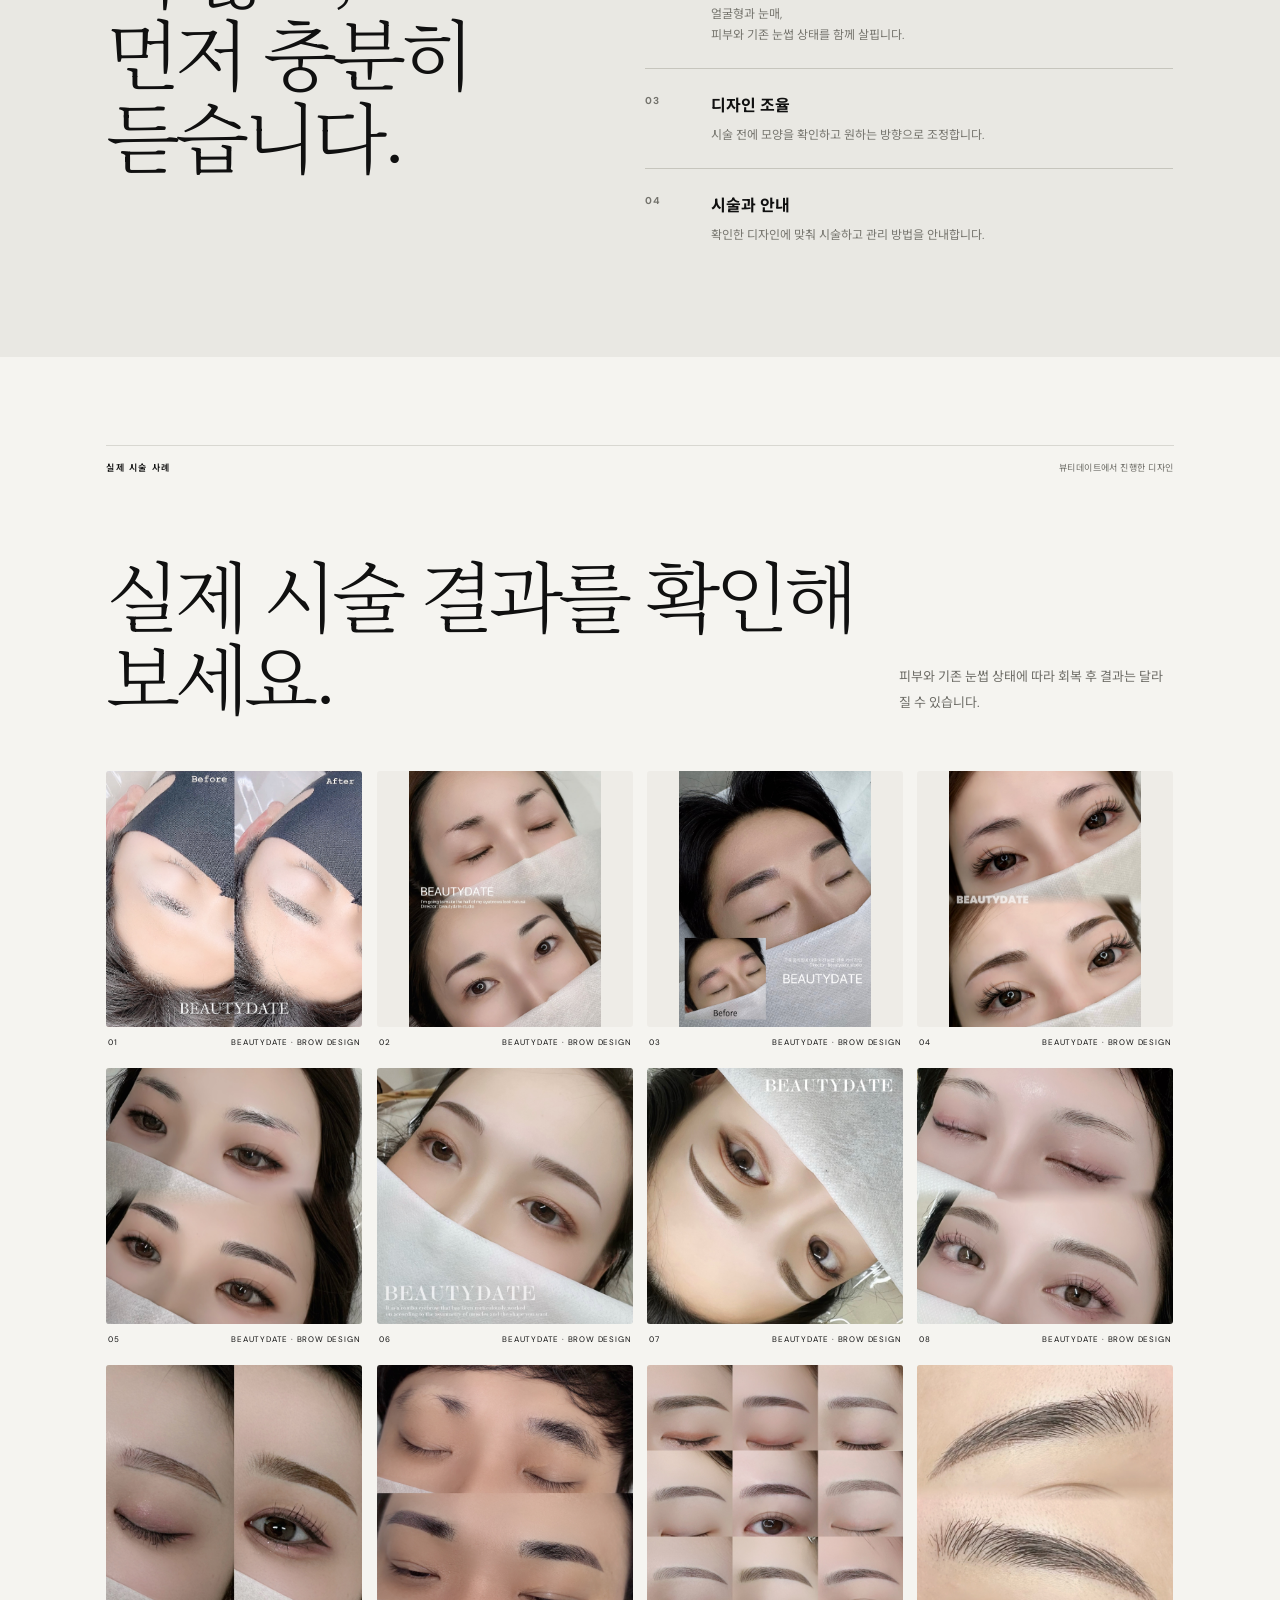
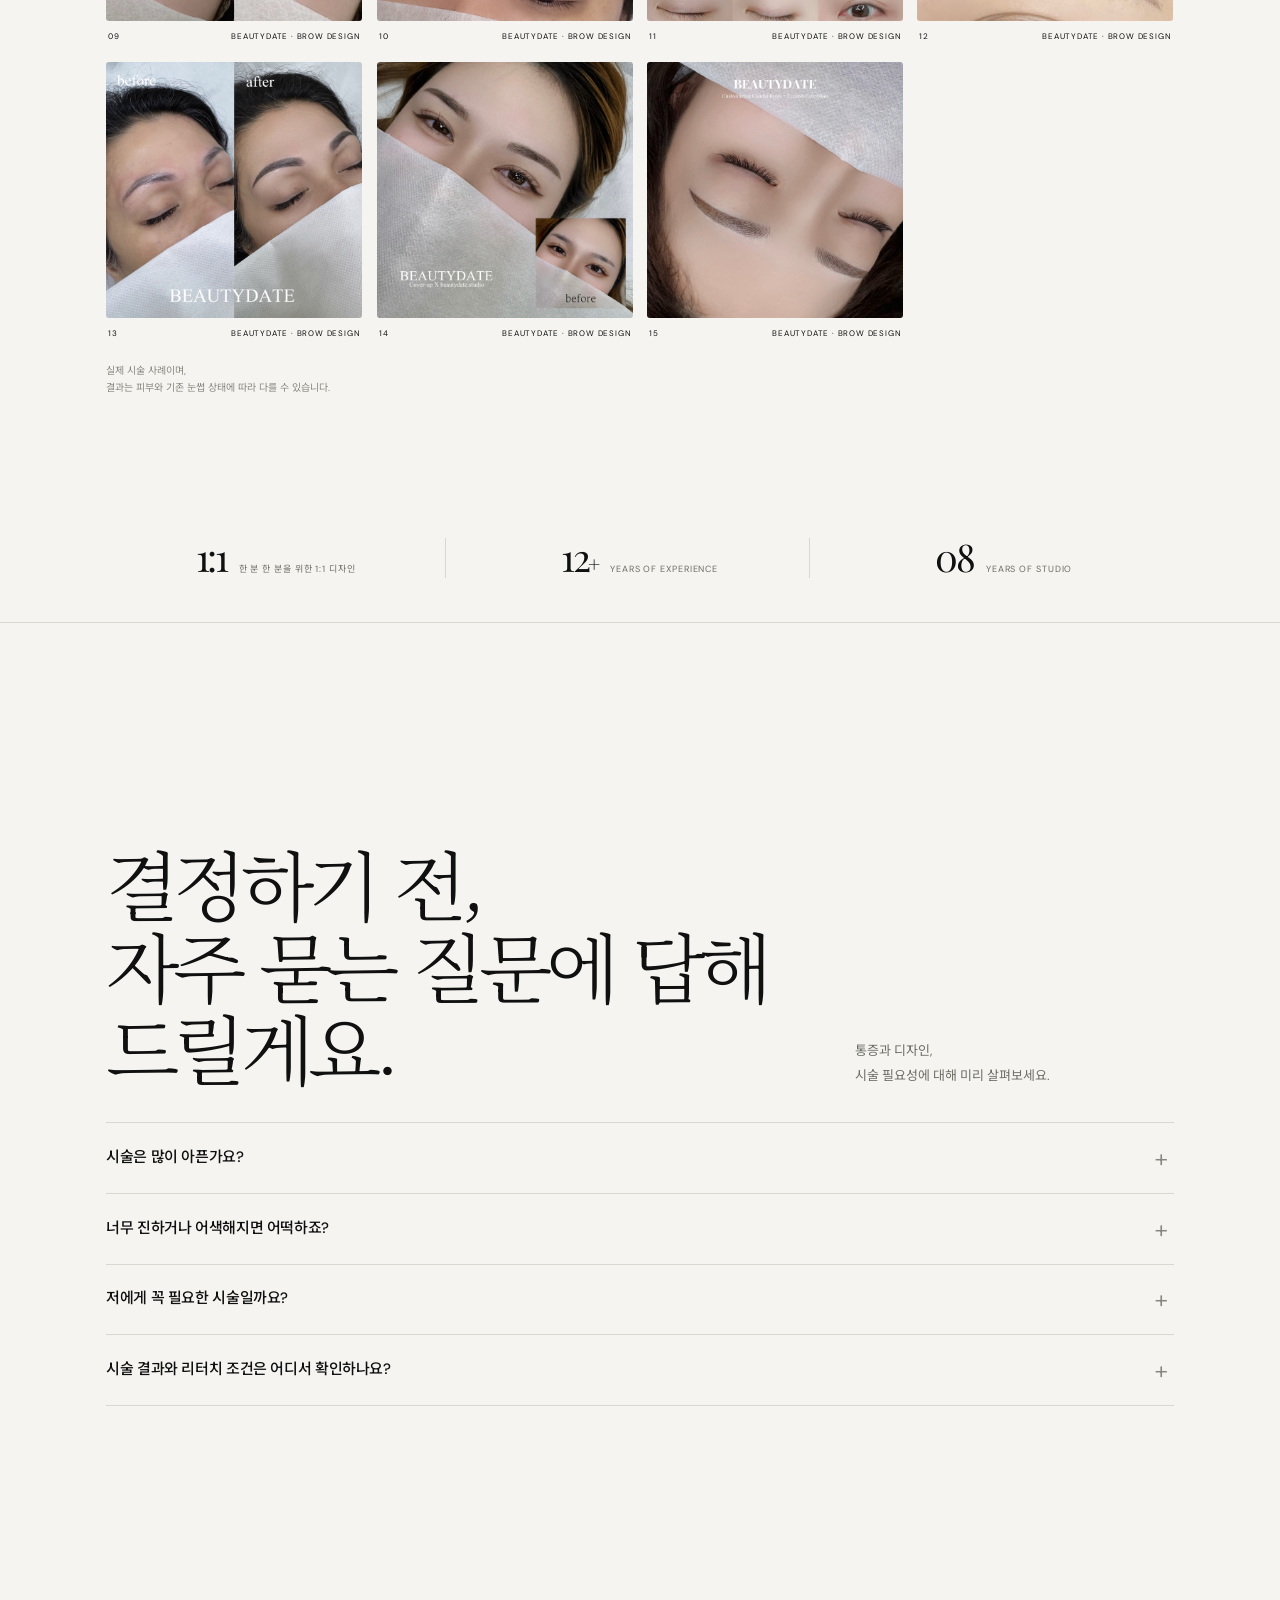
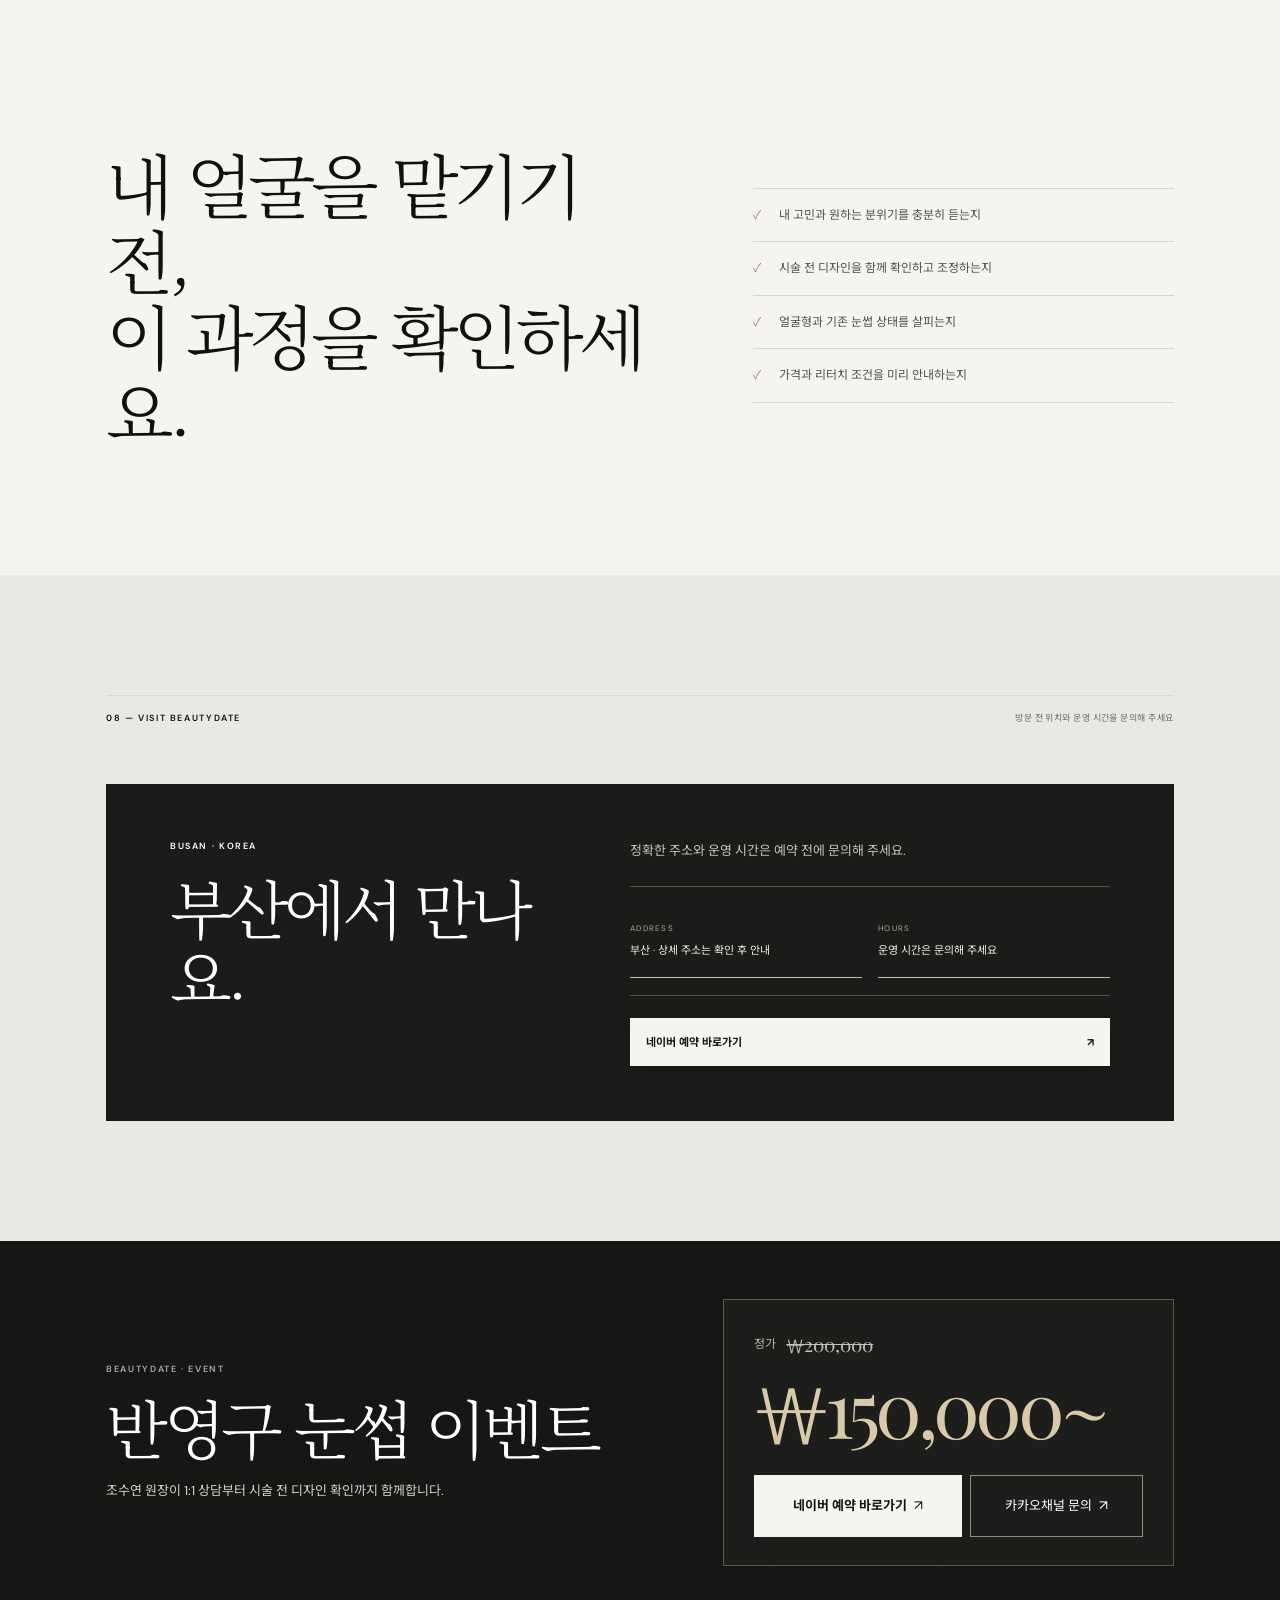
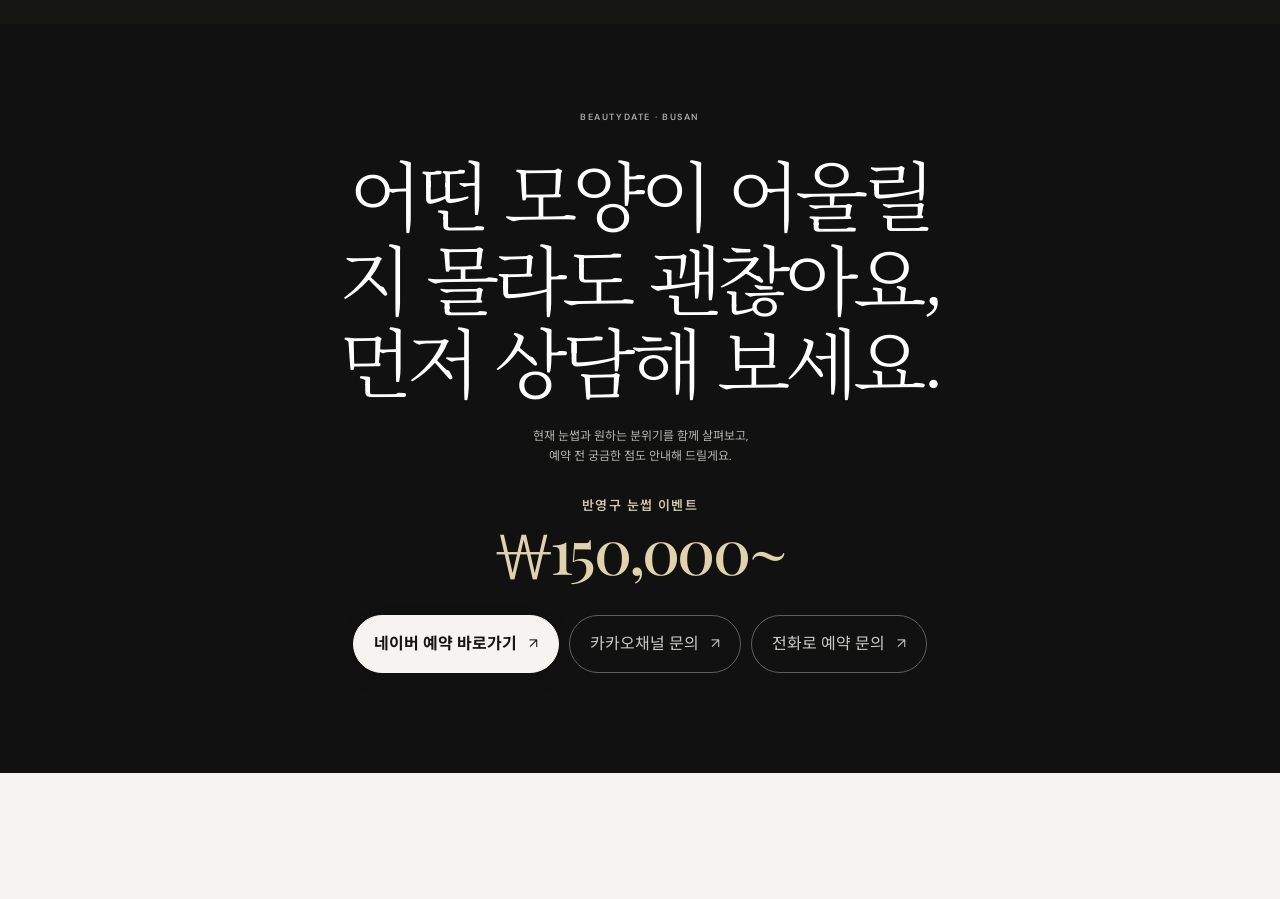
==== commit f1bfb1da: "Refresh funnel copy cache key" ====
--- a/index.html
+++ b/index.html
@@ -64,6 +64,6 @@
   </main>
   <footer class="site-footer"><a class="wordmark" href="#top">BEAUTY<span>DATE</span></a><div><b data-i18n="footerName">뷰티데이트 · 조수연 원장</b><p data-i18n="footerNotice">부산 · 전화 010-7597-8444</p></div><a class="back-top" href="#top" data-i18n="backTop">맨 위로 ↑</a></footer>
   <div class="mobile-cta"><p class="mobile-cta-label" data-i18n="mobileBookingPrompt">빠른 예약 · 상담</p><div class="mobile-cta-actions"><a href="https://pcmap.place.naver.com/place/1254580452/booking" target="_blank" rel="noopener noreferrer"><span data-i18n="naverBooking">네이버 예약 바로가기</span><b aria-hidden="true">↗</b></a><a href="https://pf.kakao.com/_fQxjnT" target="_blank" rel="noopener noreferrer"><span data-i18n="kakaoInquiry">카카오채널 문의</span><b aria-hidden="true">↗</b></a></div></div>
-  <script src="app.js?v=20261010-funnel-story"></script>
+  <script src="app.js?v=20261010-funnel-story-2"></script>
 </body>
 </html>
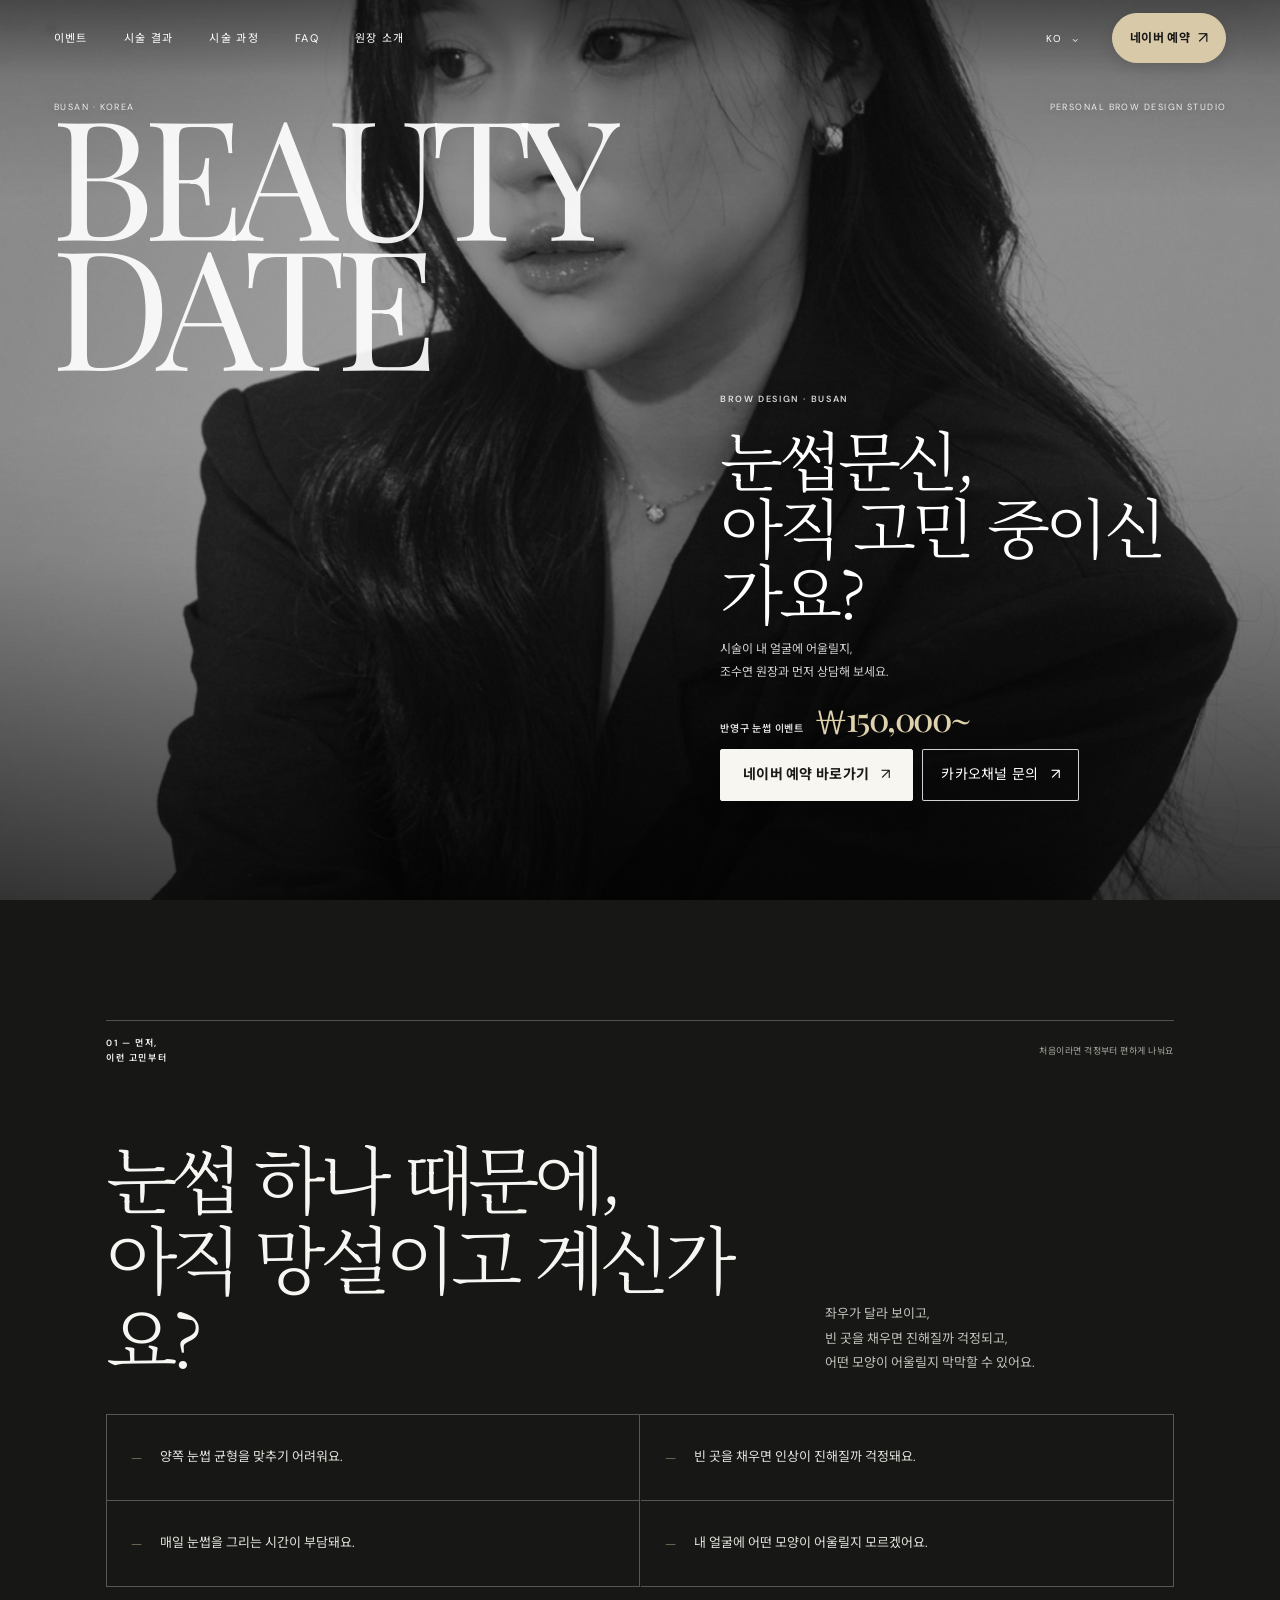
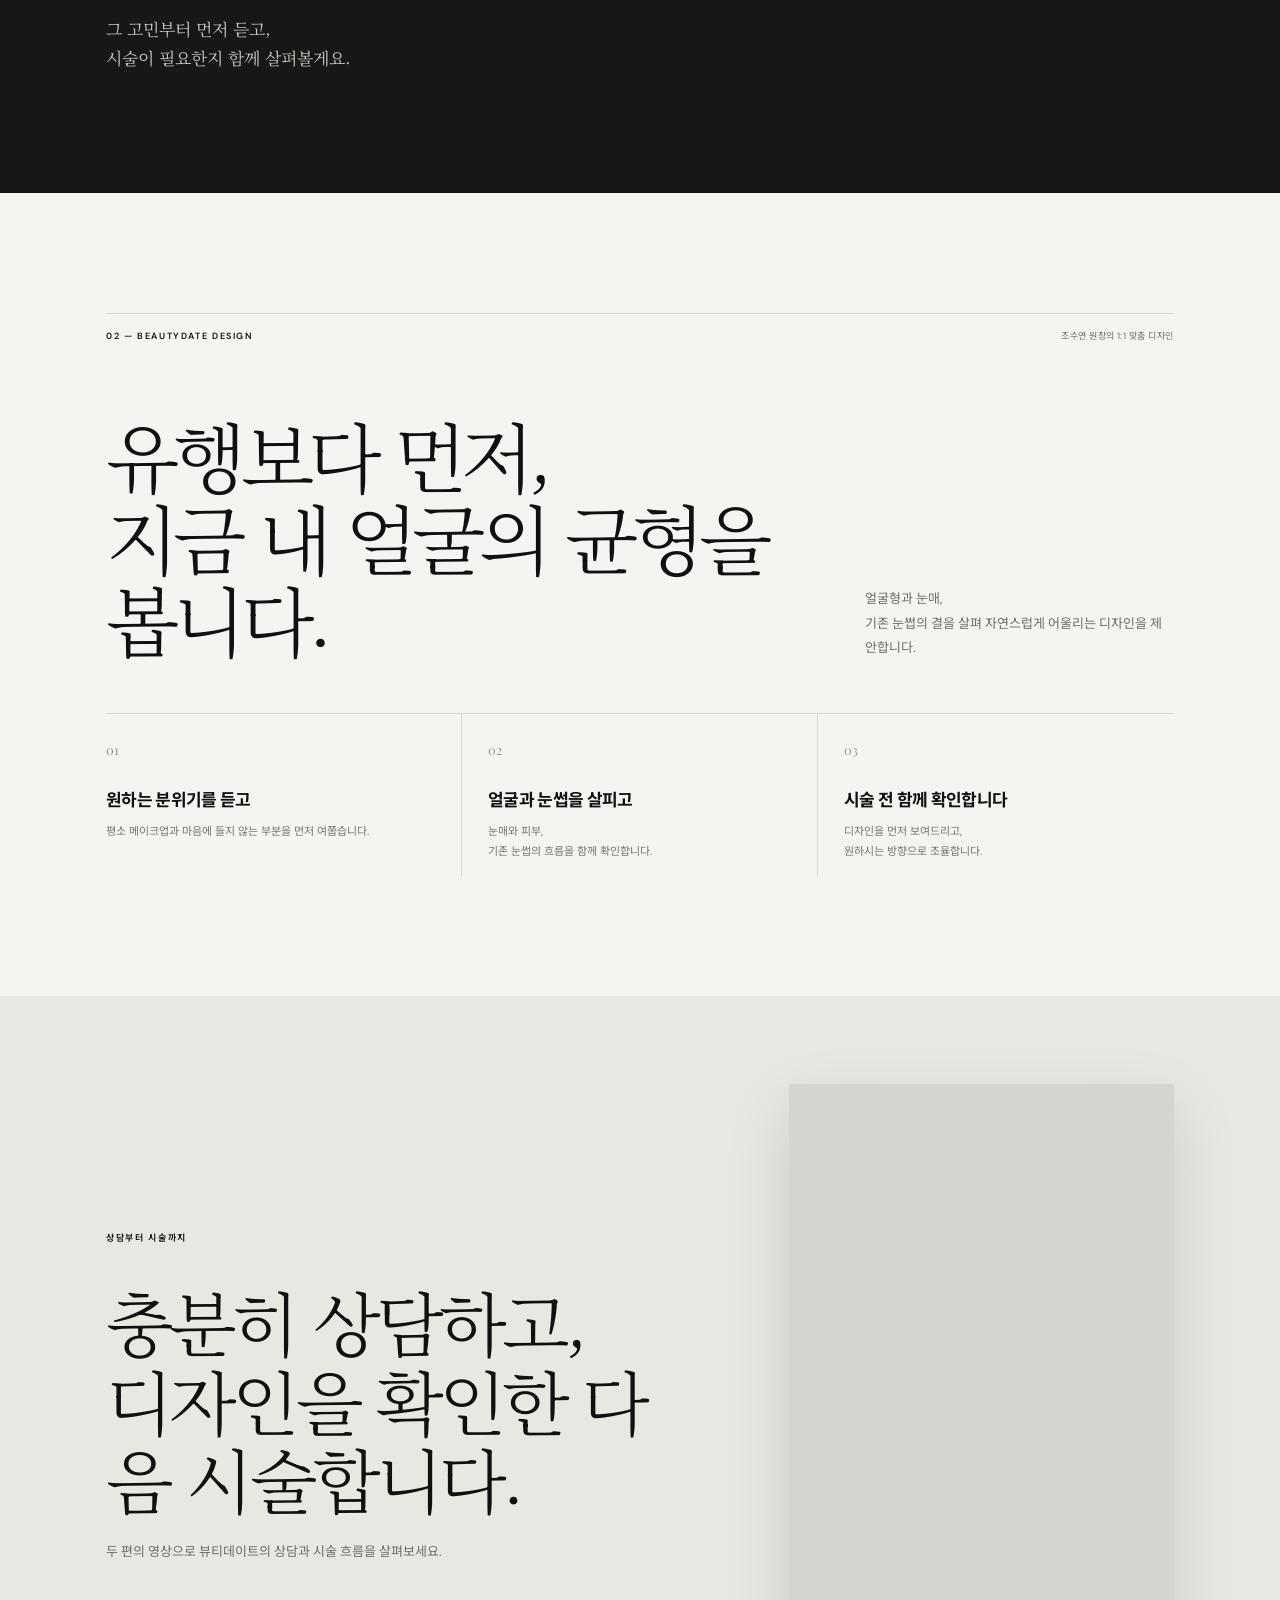
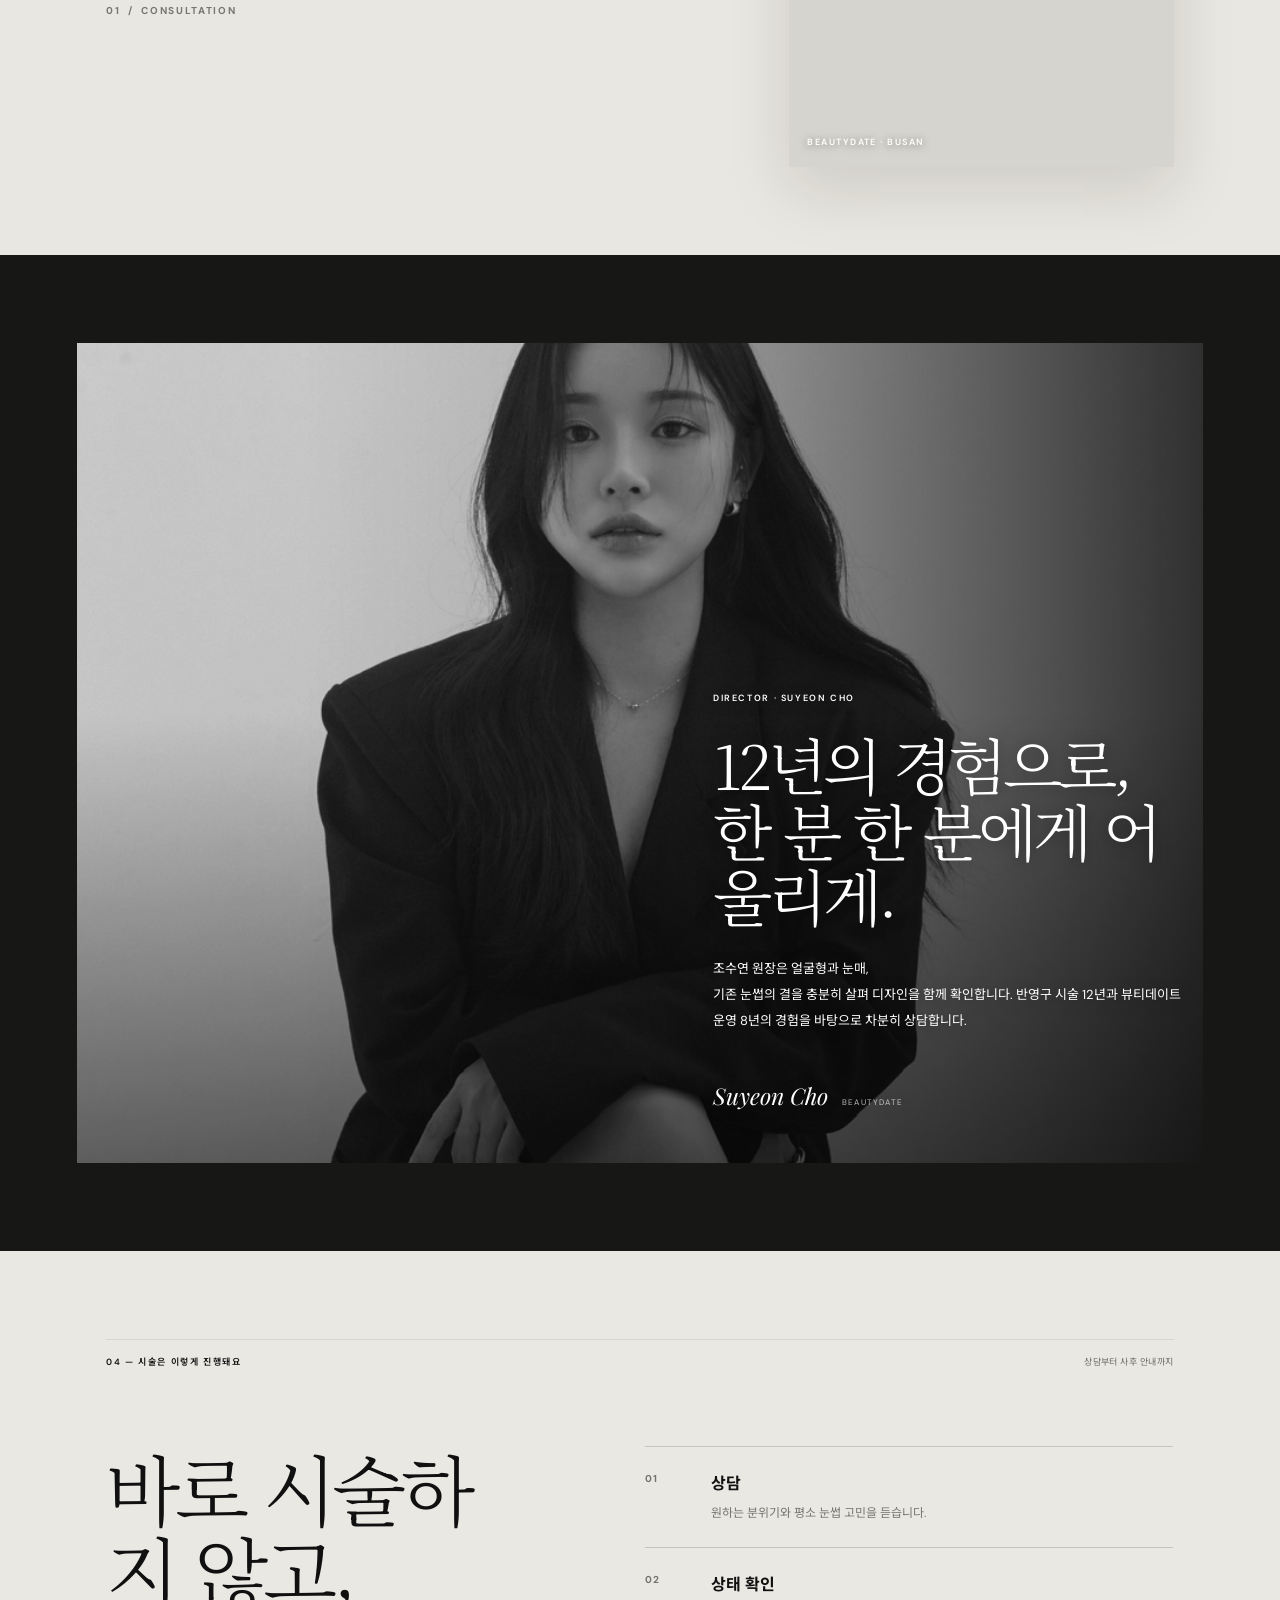
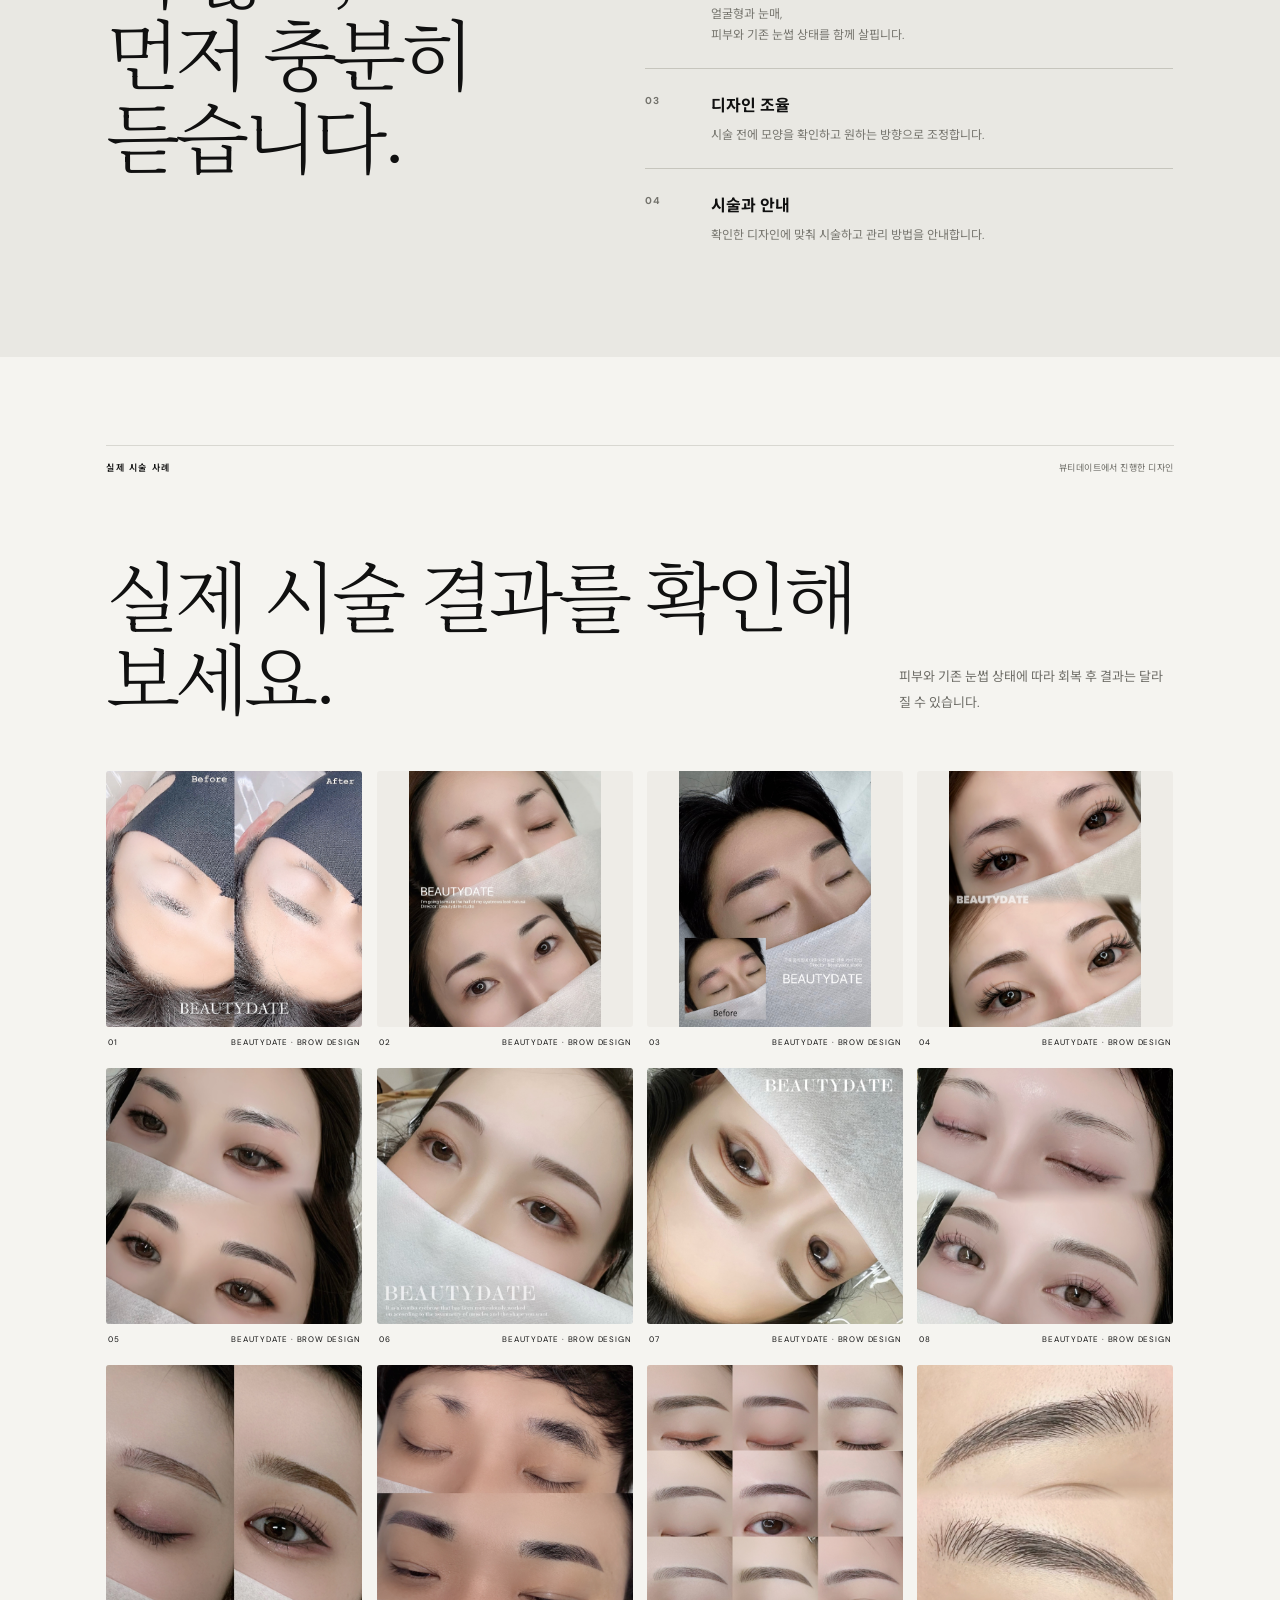
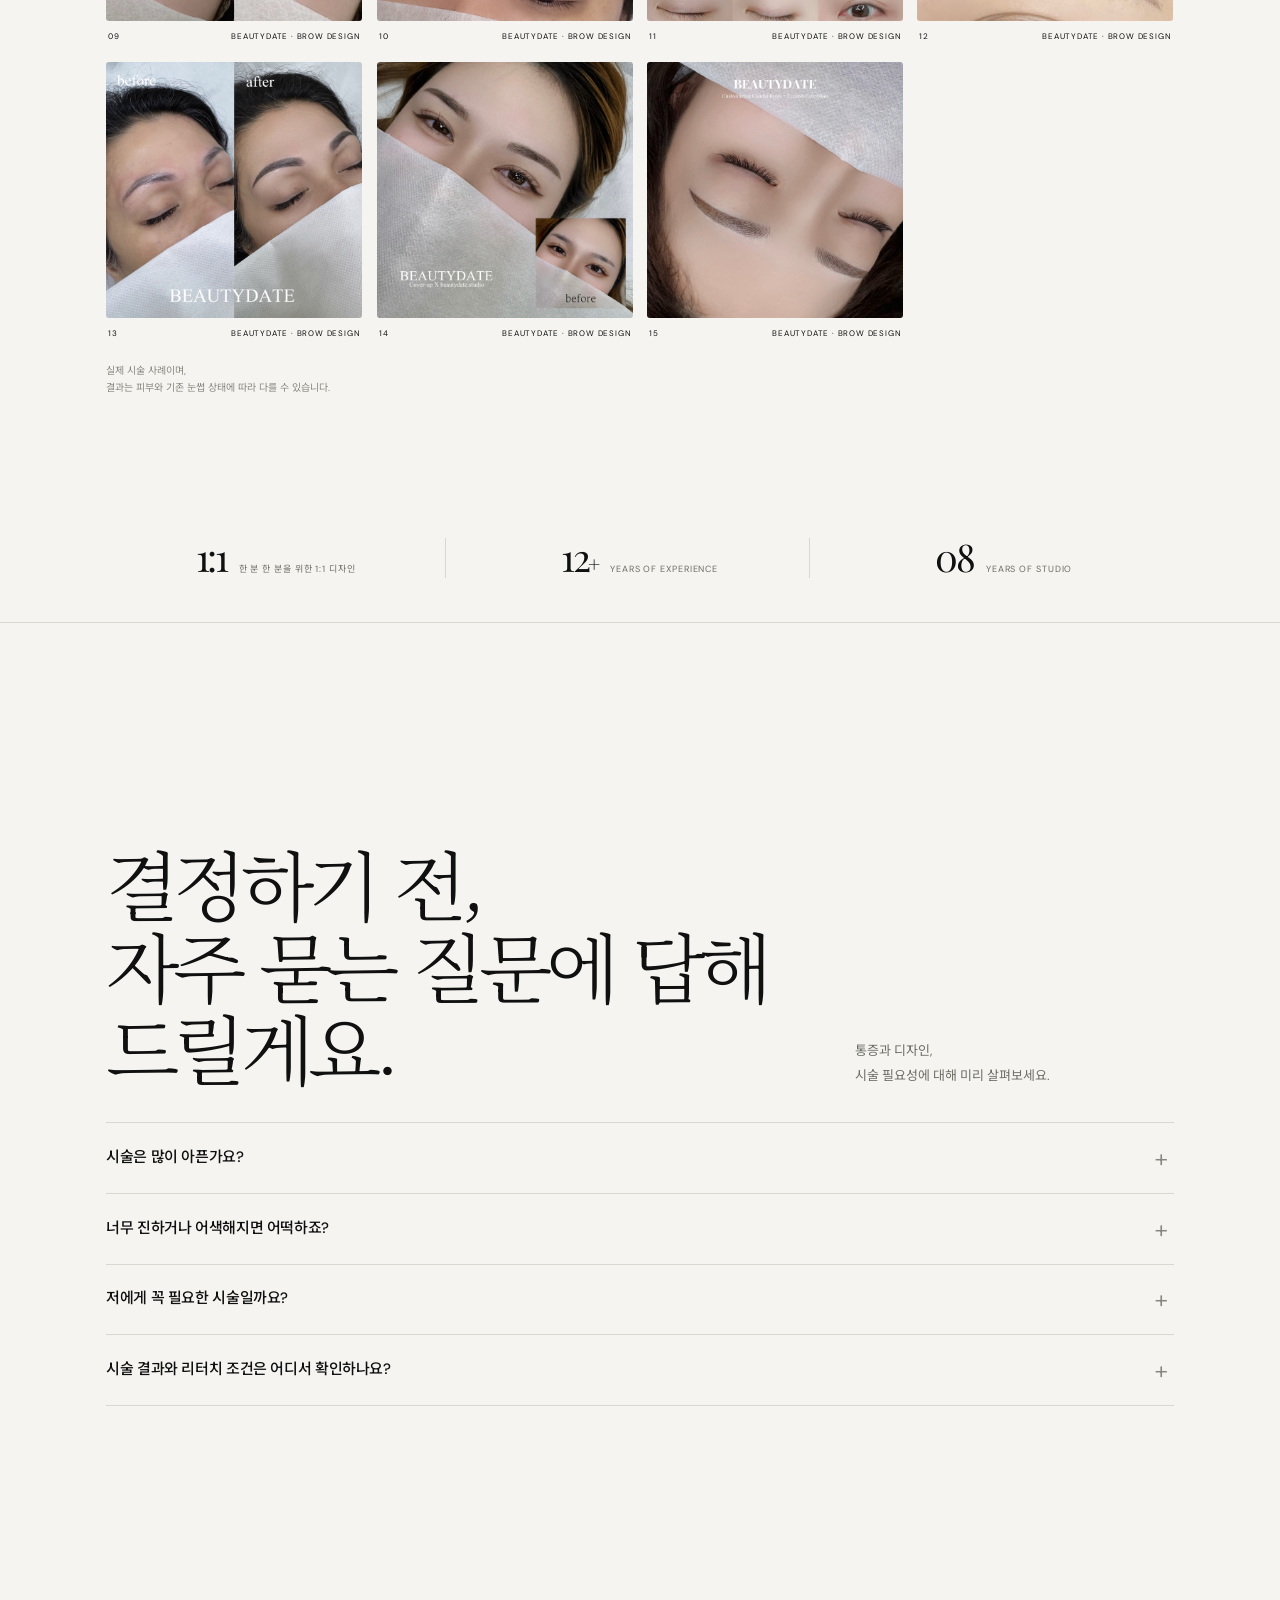
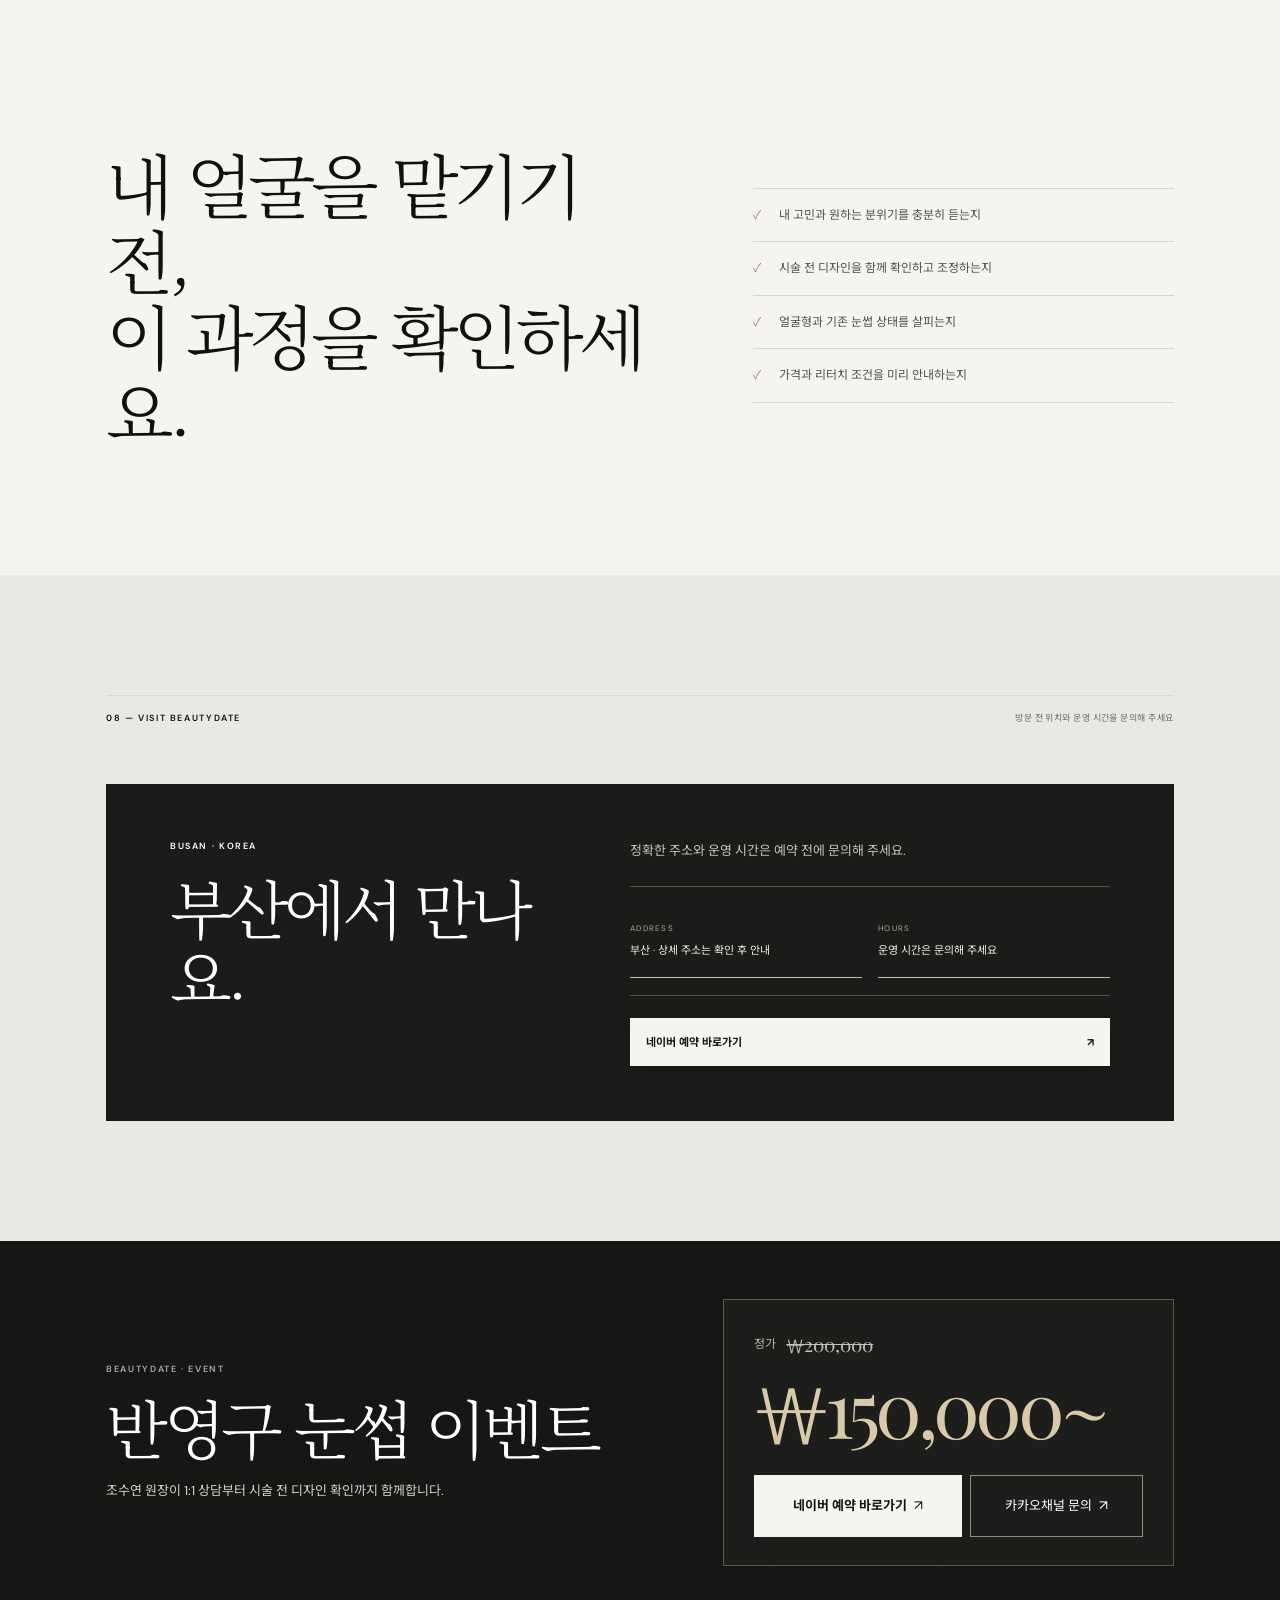
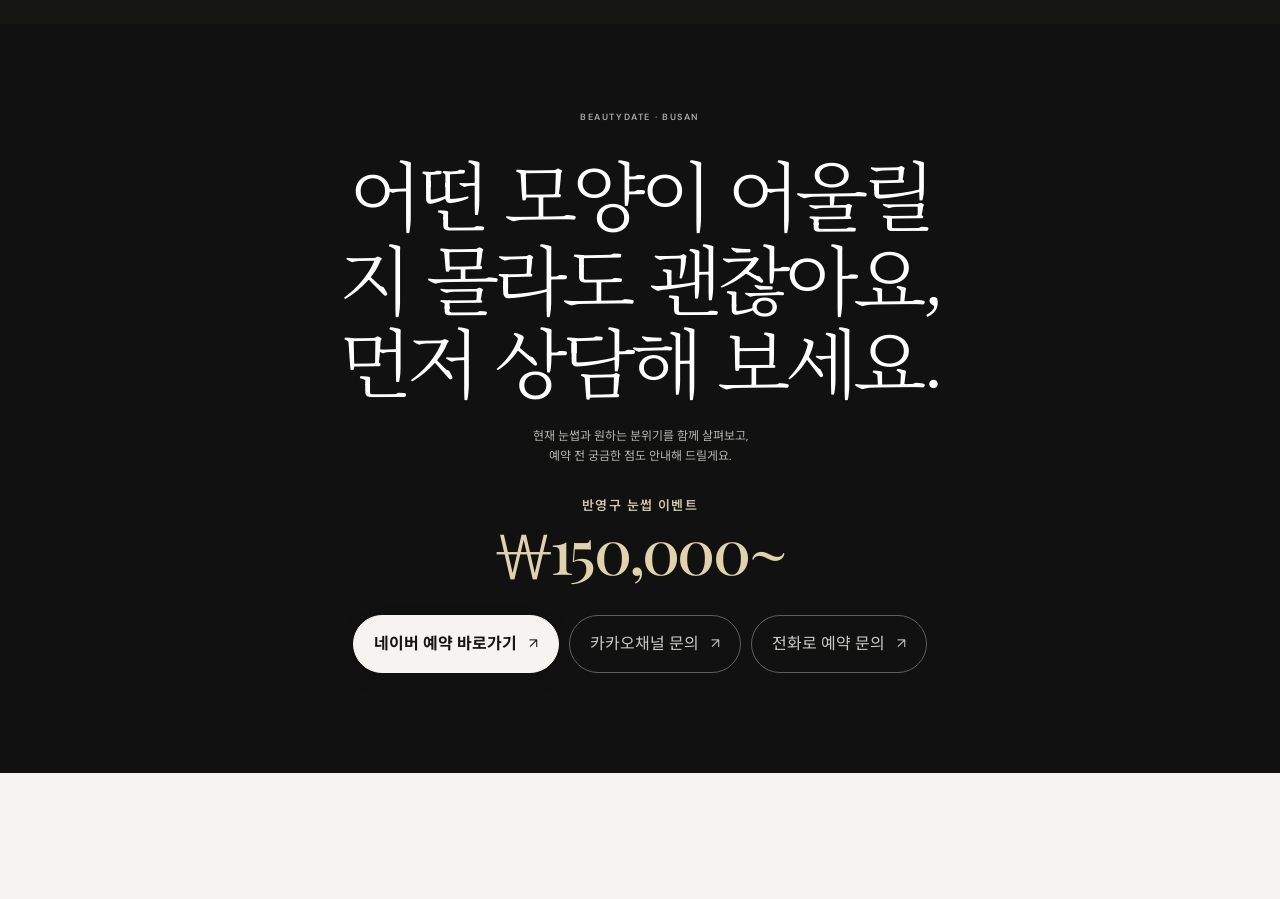
==== commit f75cbf65: "Improve mobile hero headline wrapping" ====
--- a/index.html
+++ b/index.html
@@ -12,7 +12,7 @@
   <link rel="preconnect" href="https://fonts.googleapis.com">
   <link rel="preconnect" href="https://fonts.gstatic.com" crossorigin>
   <link href="https://fonts.googleapis.com/css2?family=DM+Sans:wght@400;500;600;700&family=Noto+Sans+KR:wght@400;500;600;700&family=Noto+Serif+KR:wght@300;400;500&family=Playfair+Display:wght@400;500;600&display=swap" rel="stylesheet">
-  <link rel="stylesheet" href="styles.css?v=20261010-funnel-story" />
+  <link rel="stylesheet" href="styles.css?v=20261010-mobile-headline" />
 </head>
 <body>
   <header class="site-header">
@@ -64,6 +64,6 @@
   </main>
   <footer class="site-footer"><a class="wordmark" href="#top">BEAUTY<span>DATE</span></a><div><b data-i18n="footerName">뷰티데이트 · 조수연 원장</b><p data-i18n="footerNotice">부산 · 전화 010-7597-8444</p></div><a class="back-top" href="#top" data-i18n="backTop">맨 위로 ↑</a></footer>
   <div class="mobile-cta"><p class="mobile-cta-label" data-i18n="mobileBookingPrompt">빠른 예약 · 상담</p><div class="mobile-cta-actions"><a href="https://pcmap.place.naver.com/place/1254580452/booking" target="_blank" rel="noopener noreferrer"><span data-i18n="naverBooking">네이버 예약 바로가기</span><b aria-hidden="true">↗</b></a><a href="https://pf.kakao.com/_fQxjnT" target="_blank" rel="noopener noreferrer"><span data-i18n="kakaoInquiry">카카오채널 문의</span><b aria-hidden="true">↗</b></a></div></div>
-  <script src="app.js?v=20261010-funnel-story-2"></script>
+  <script src="app.js?v=20261010-mobile-headline"></script>
 </body>
 </html>
--- a/styles.css
+++ b/styles.css
@@ -423,3 +423,5 @@
 .contact-actions a{font-size:16px;min-height:58px}
 .contact-actions a>span{font-size:inherit}
 @media(max-width:650px){.contact-offer{margin:22px 0 20px}.contact-offer span{font-size:12px}.contact-offer strong{font-size:clamp(36px,9vw,48px)}.contact-actions a{font-size:15px;min-height:58px}}
+
+@media(max-width:650px){.hero-message h2{font-size:clamp(30px,8.2vw,42px);line-height:1.08;max-width:100%;letter-spacing:-.065em}}
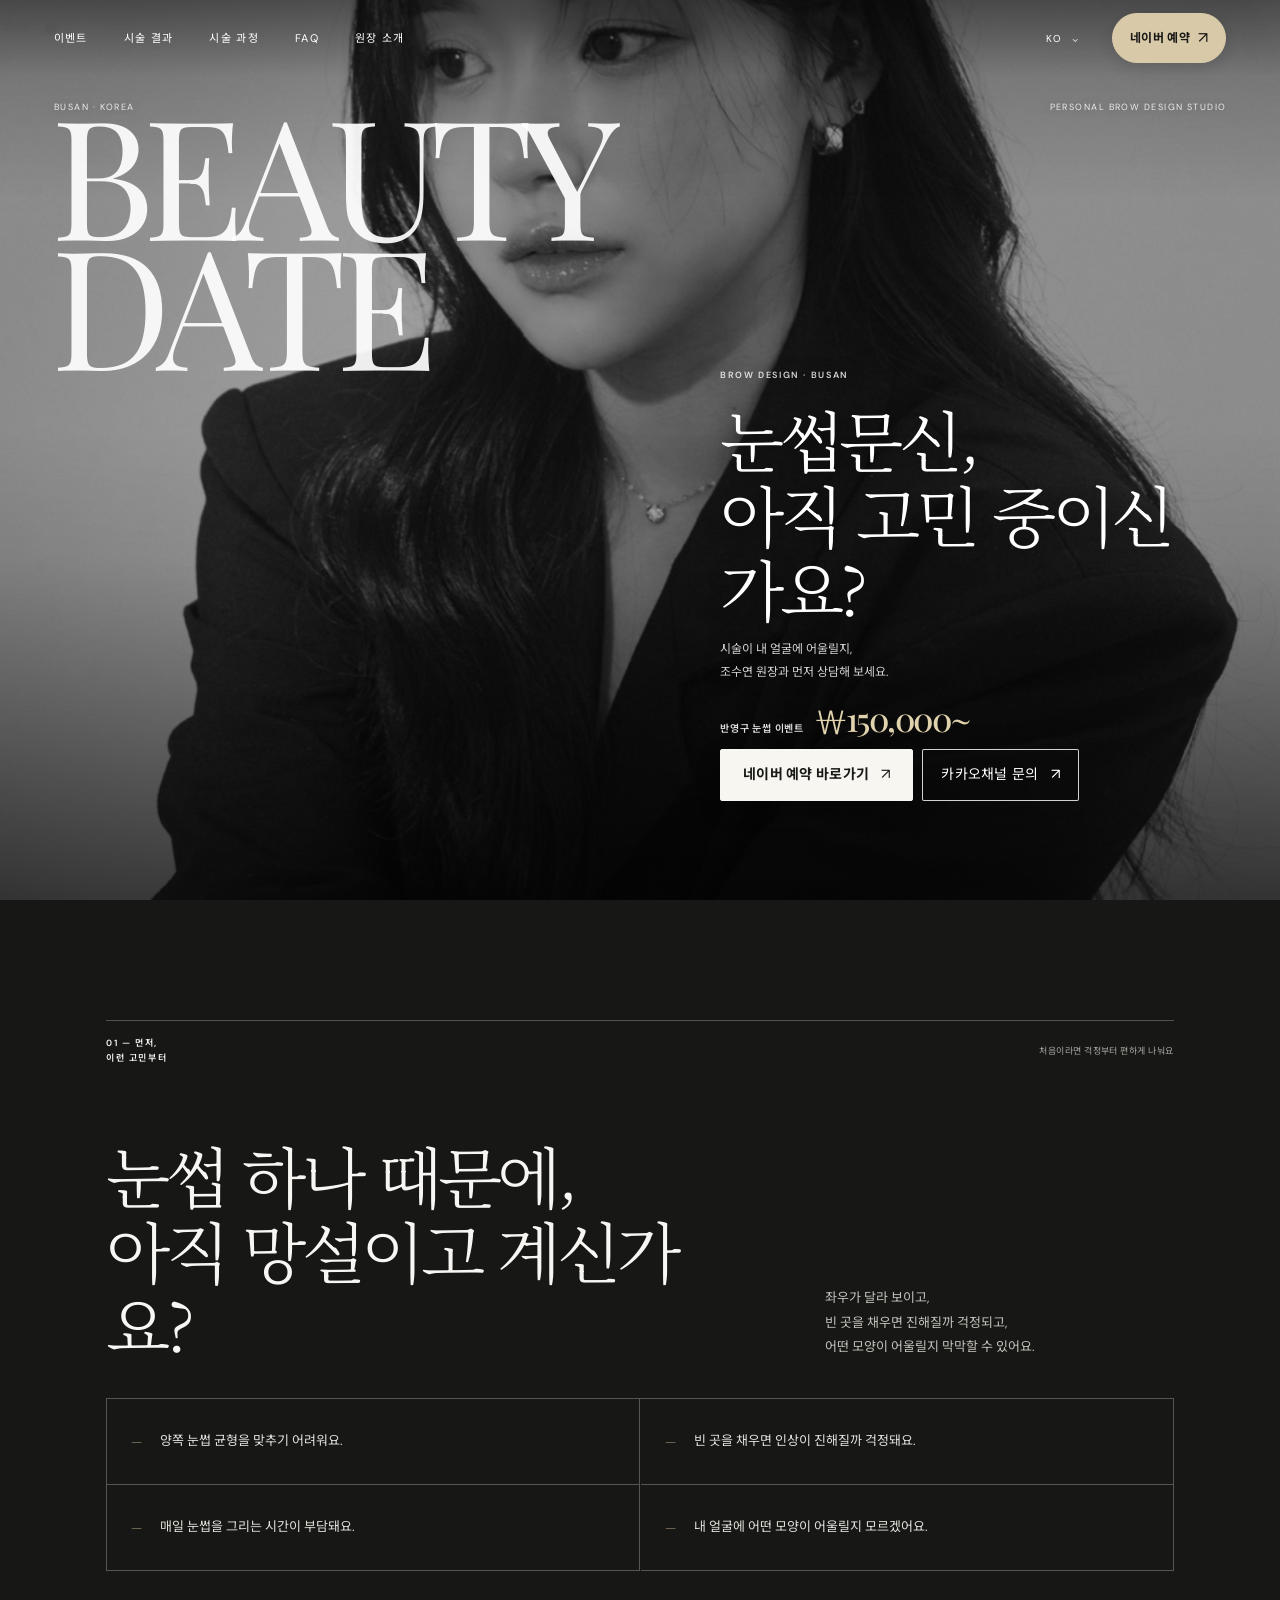
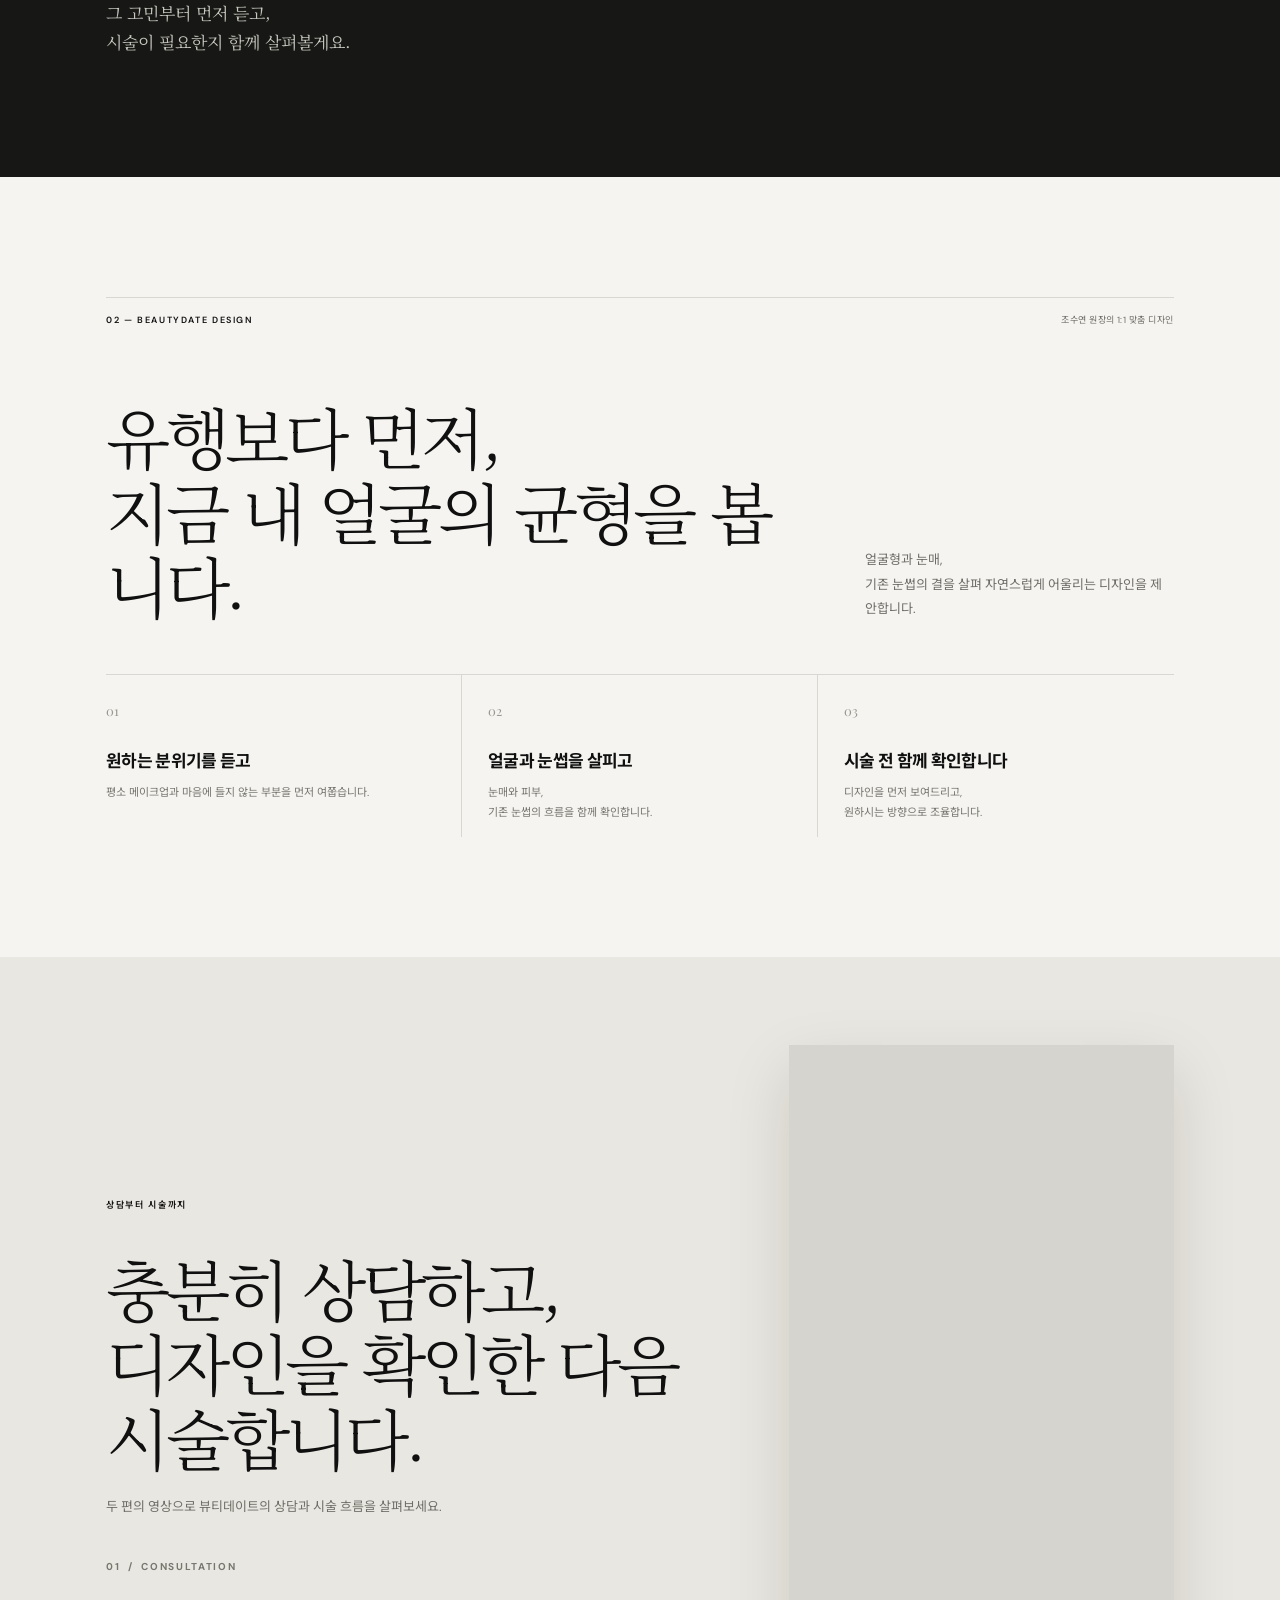
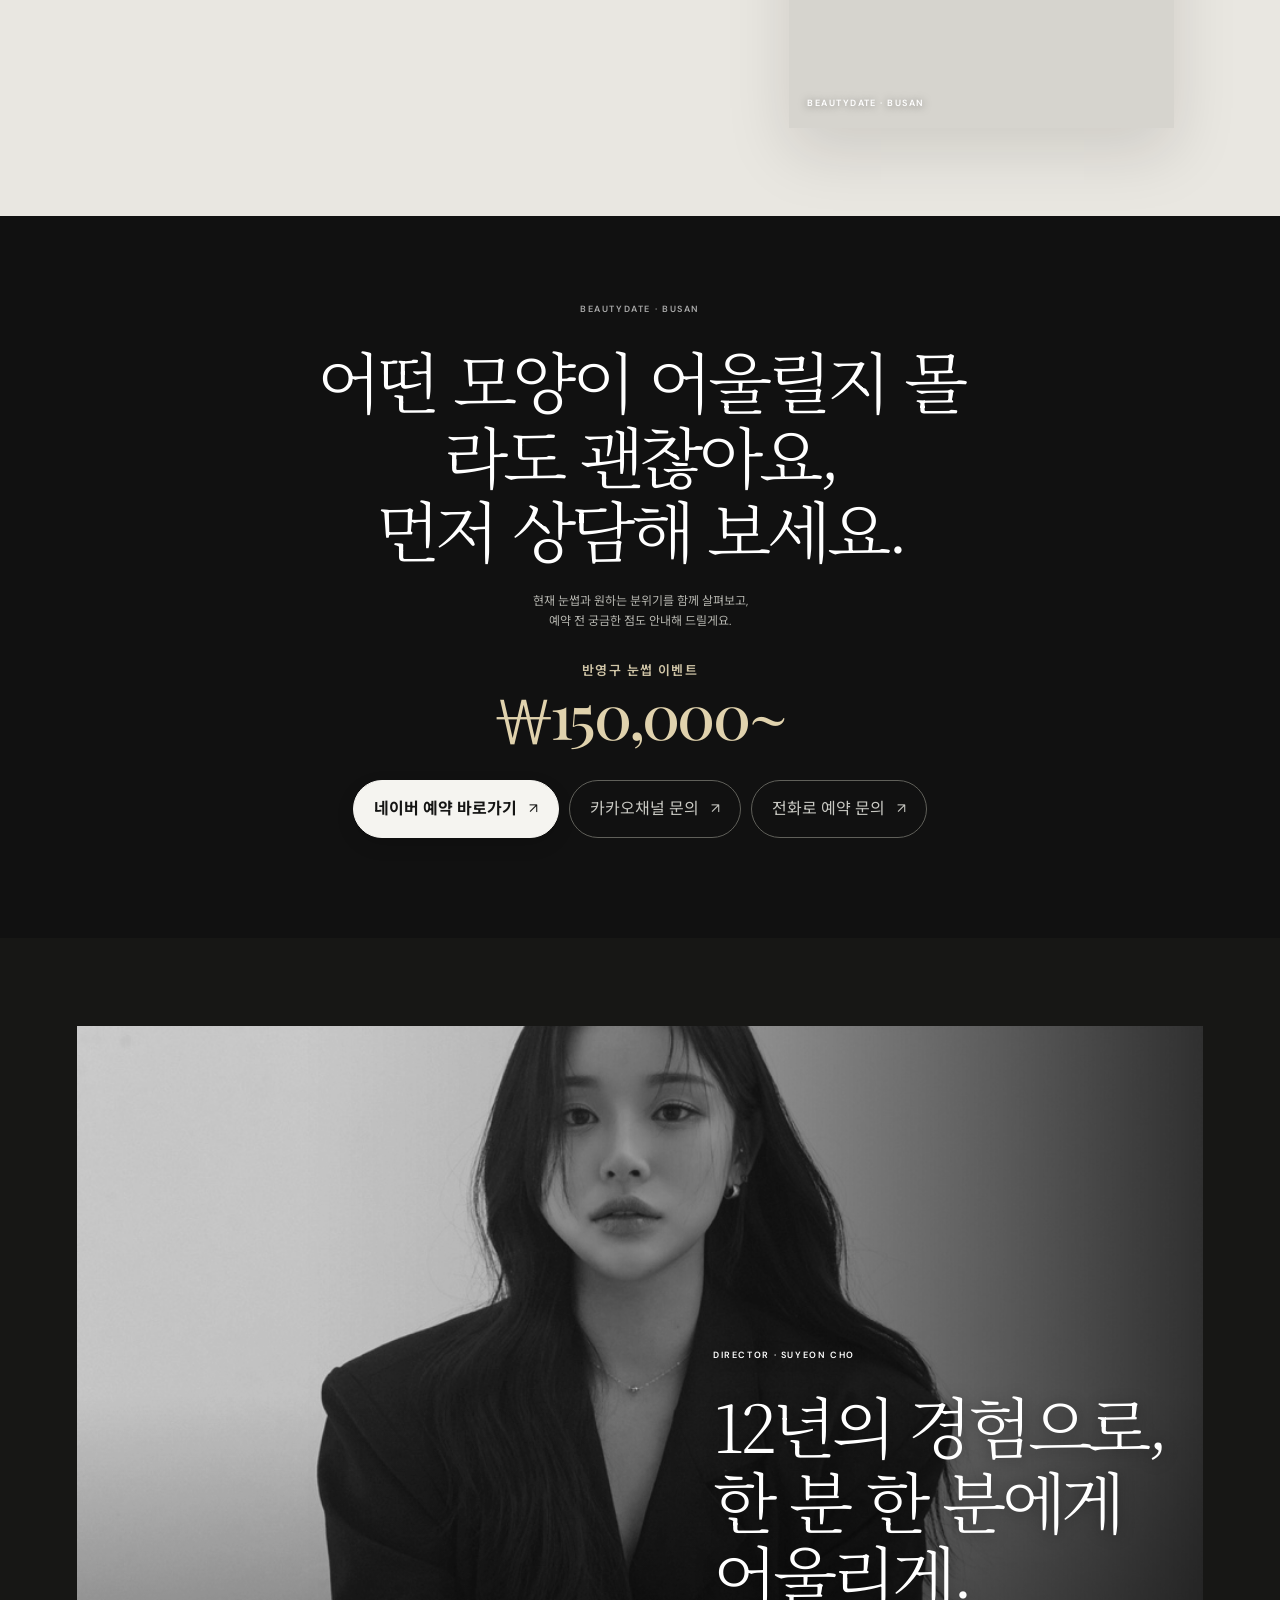
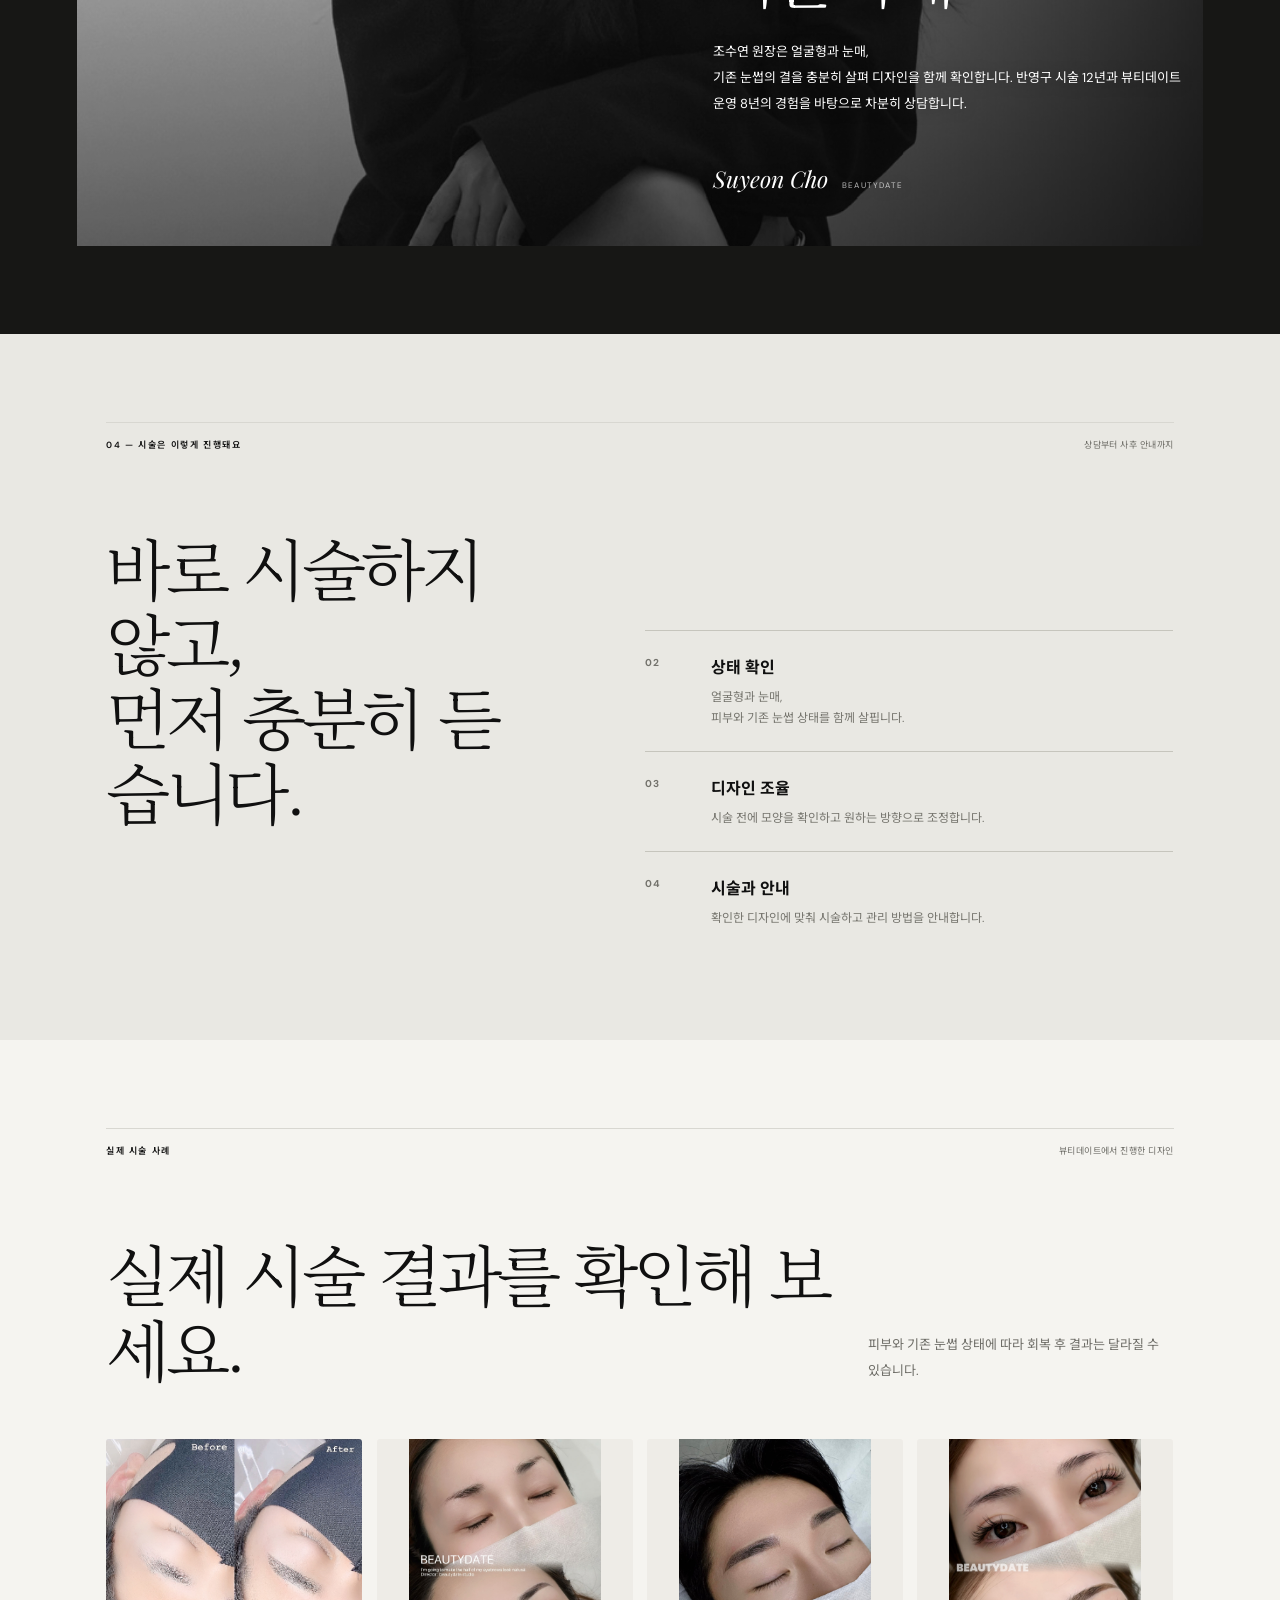
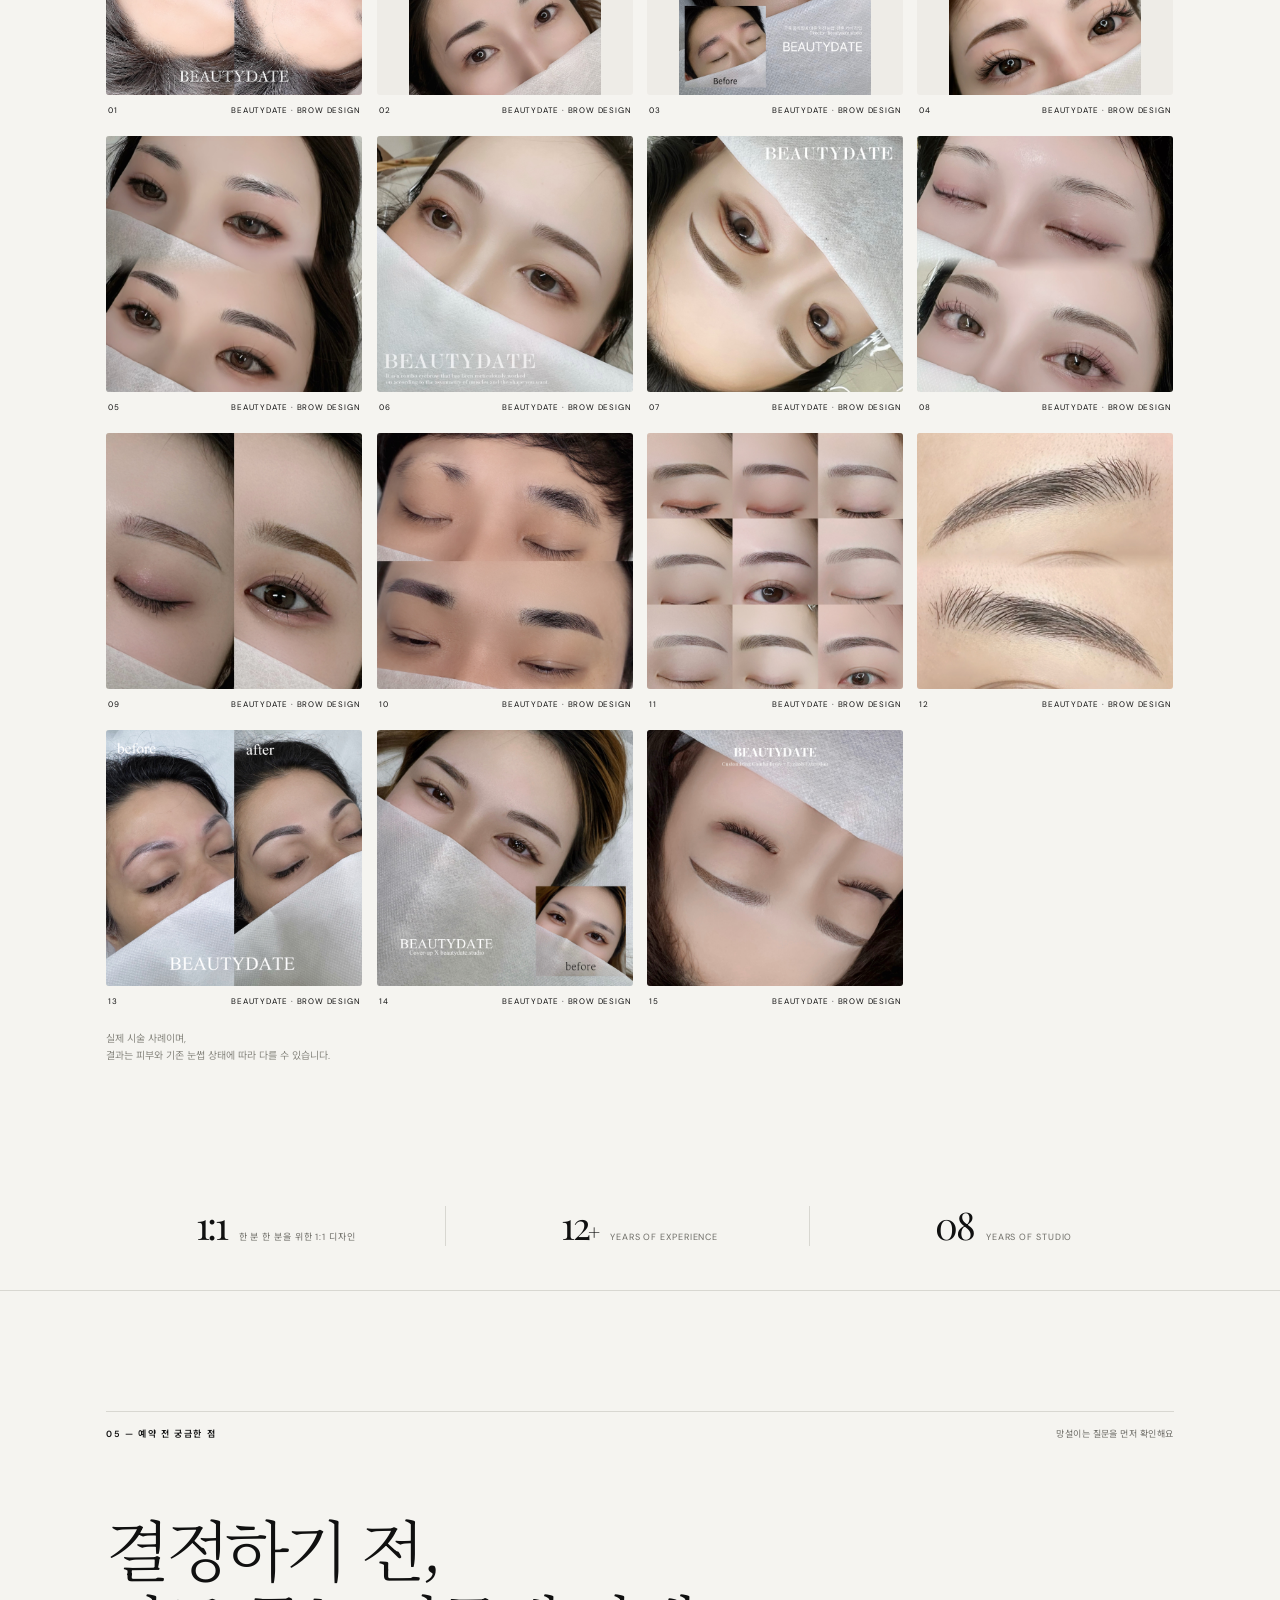
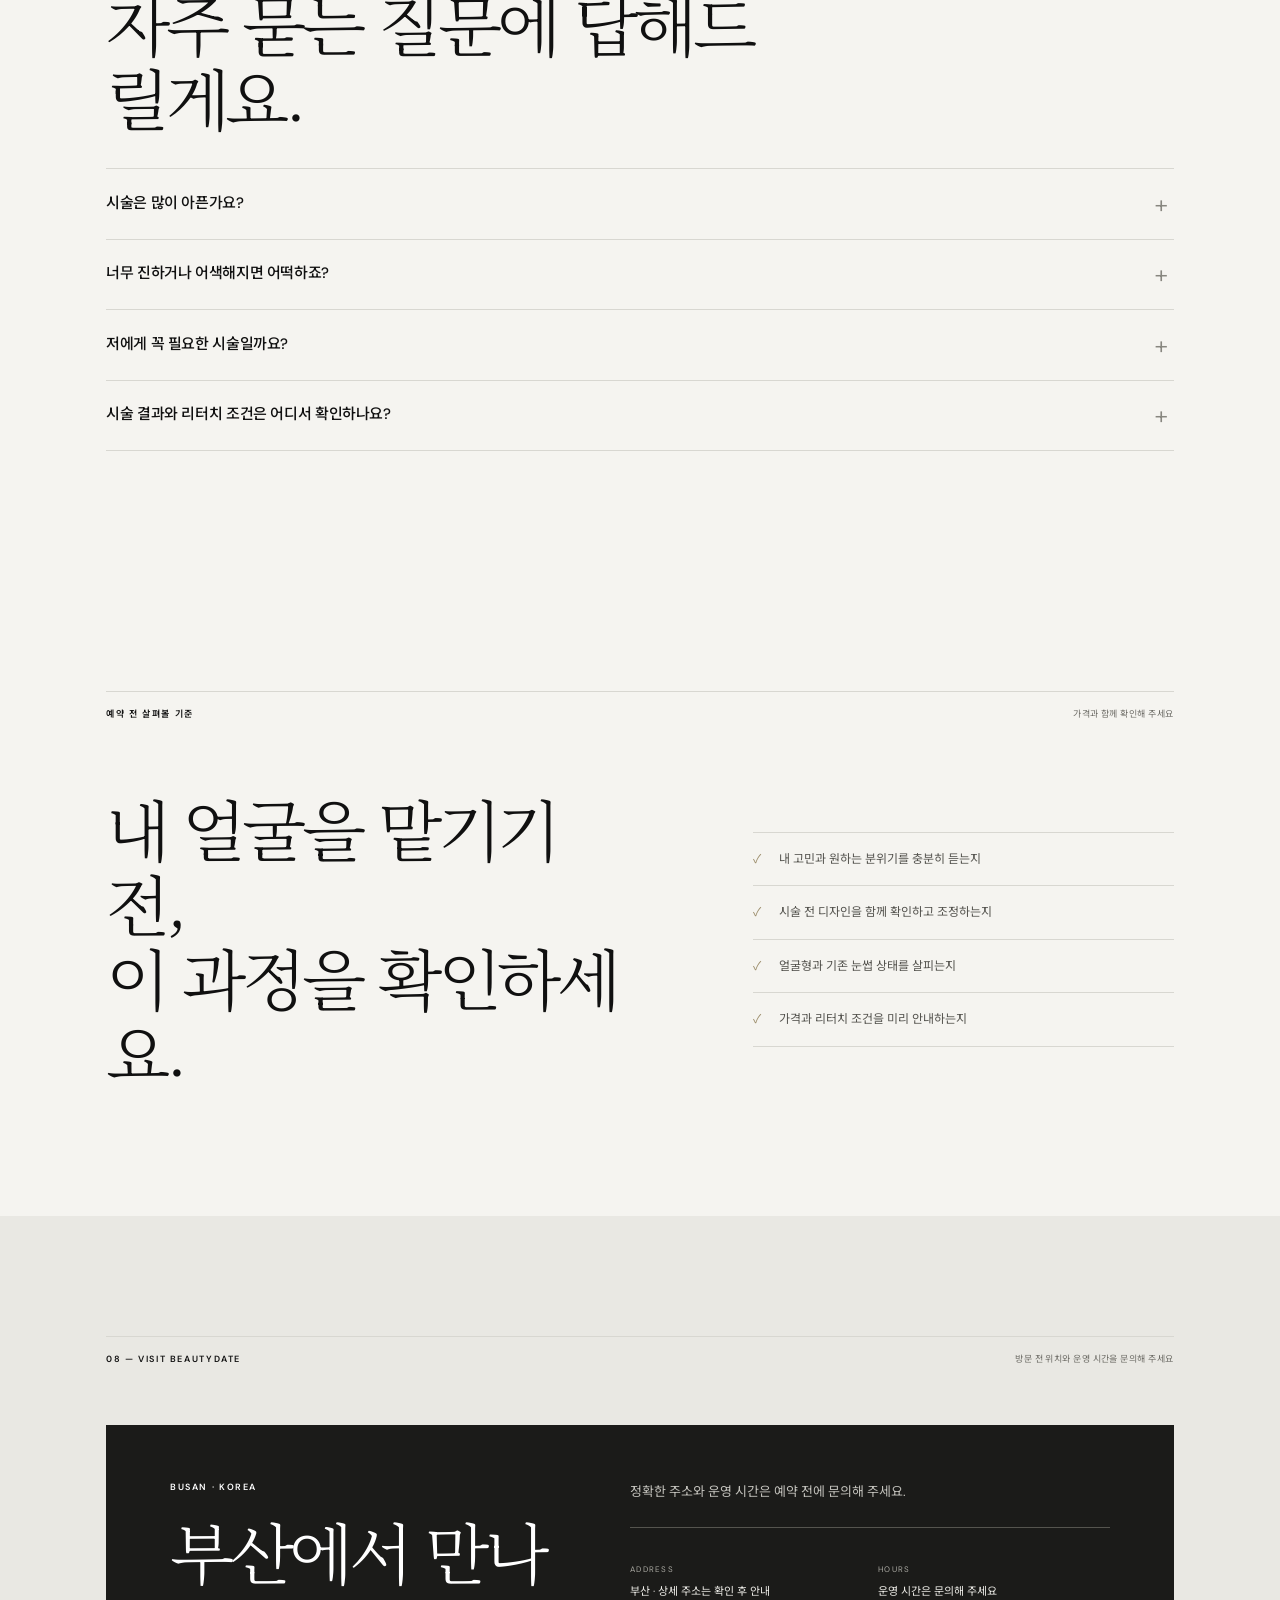
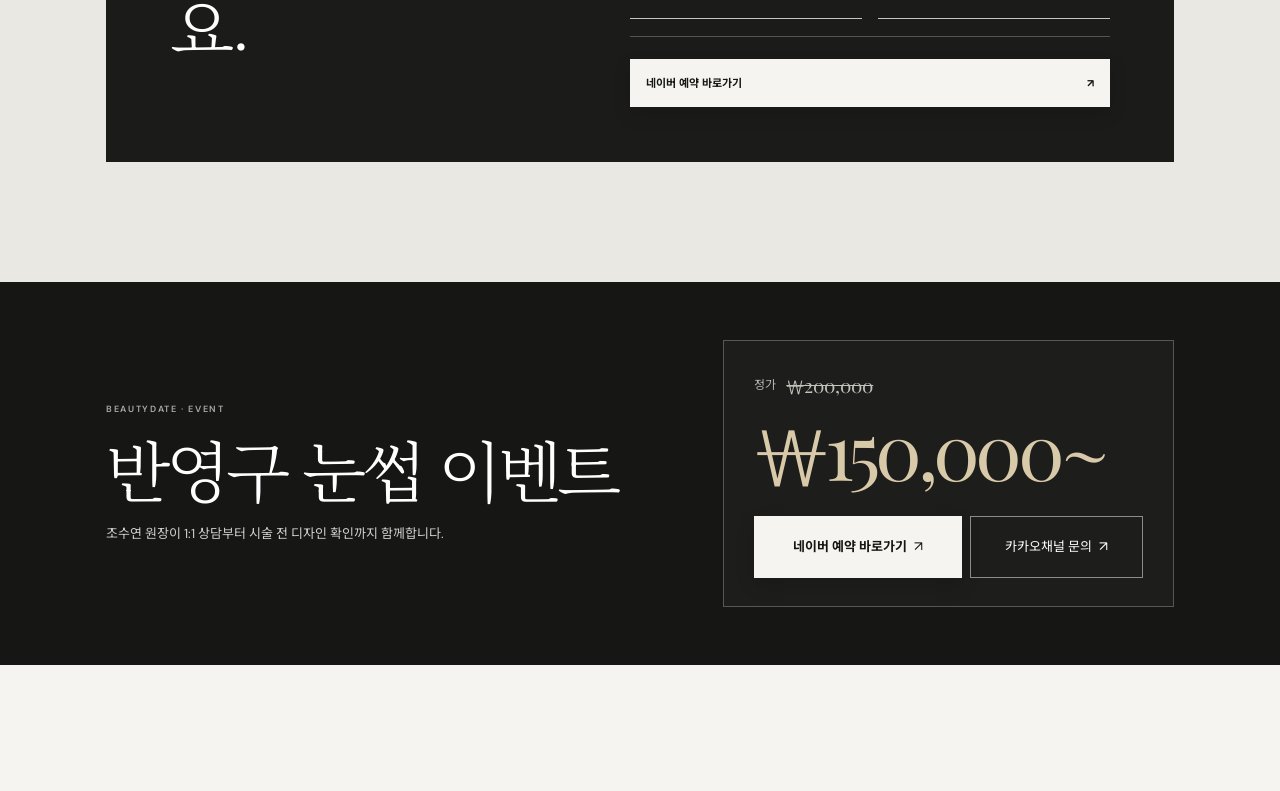
==== commit 967317a0: "Restore CTA before director video and unify headings" ====
--- a/index.html
+++ b/index.html
@@ -12,7 +12,7 @@
   <link rel="preconnect" href="https://fonts.googleapis.com">
   <link rel="preconnect" href="https://fonts.gstatic.com" crossorigin>
   <link href="https://fonts.googleapis.com/css2?family=DM+Sans:wght@400;500;600;700&family=Noto+Sans+KR:wght@400;500;600;700&family=Noto+Serif+KR:wght@300;400;500&family=Playfair+Display:wght@400;500;600&display=swap" rel="stylesheet">
-  <link rel="stylesheet" href="styles.css?v=20261010-mobile-headline" />
+  <link rel="stylesheet" href="styles.css?v=20261010-layout-headings" />
 </head>
 <body>
   <header class="site-header">
@@ -41,6 +41,8 @@
 
     <section class="design-film section-pad" id="film" aria-labelledby="design-film-title"><div class="design-film-copy"><p class="eyebrow" data-i18n="filmLabel">CONSULTATION · TREATMENT</p><h2 id="design-film-title" data-i18n="filmTitle">상담부터 시술까지,<br><em>편안한 흐름으로.</em></h2><p data-i18n="filmText">충분히 이야기를 나누고, 차분하게 시술을 진행합니다.</p><span class="film-caption" aria-live="polite" data-film-caption>01&nbsp; / &nbsp;CONSULTATION</span></div><div class="design-film-frame" data-design-film><video class="design-film-video is-active" muted playsinline webkit-playsinline preload="auto" aria-label="뷰티데이트 상담 영상"><source src="assets/design-video/consultation.m4v?v=20261005-15sec" type="video/mp4"></video><video class="design-film-video" muted playsinline webkit-playsinline preload="auto" aria-label="뷰티데이트 시술 영상"><source src="assets/design-video/treatment-1.m4v" type="video/mp4"></video><span class="film-index" aria-hidden="true">BEAUTYDATE · BUSAN</span></div></section>
 
+    <section class="contact" id="contact"><div class="contact-inner"><p class="eyebrow">BEAUTYDATE · BUSAN</p><h2 data-i18n="contactTitle">나에게 어울리는 디자인,<br>함께 이야기해요.</h2><p data-i18n="contactText">예약 링크와 카카오톡 채널을 통해 편하게 문의해 주세요.</p><div class="contact-offer"><span data-i18n="heroOfferLabel">반영구 눈썹 이벤트</span><strong>₩150,000~</strong></div><div class="contact-actions"><a class="contact-primary" href="https://pcmap.place.naver.com/place/1254580452/booking" target="_blank" rel="noopener noreferrer"><span data-i18n="naverBooking">네이버 예약 바로가기</span><b aria-hidden="true">↗</b></a><a href="https://pf.kakao.com/_fQxjnT" target="_blank" rel="noopener noreferrer"><span data-i18n="kakaoInquiry">카카오채널 문의</span><b aria-hidden="true">↗</b></a><a href="tel:01075978444"><span data-i18n="bookingCall">전화로 예약 문의</span><b aria-hidden="true">↗</b></a></div></div></section>
+
     <section class="director section-pad" id="director"><div class="section-heading"><p class="eyebrow" data-i18n="directorLabel">CHAPTER 2 — MEET YOUR DIRECTOR</p><span data-i18n="directorMeta">Beautydate, Busan</span></div><div class="director-grid"><figure><video class="director-ai-video" autoplay muted loop playsinline webkit-playsinline preload="metadata" poster="assets/owner-profile-1.jpeg" aria-label="뷰티데이트 대표원장 AI 소개 영상"><source src="assets/hero-video-compatible.m4v" type="video/mp4"></video></figure><div class="director-copy"><p class="eyebrow" data-i18n="directorEyebrow">DIRECTOR · SUYEON CHO</p><h2 data-i18n="directorTitle">12년의 경험,<br><em>한 사람을 위한 디자인.</em></h2><p data-i18n="directorText">반영구 시술 12년, 샵 운영 8년의 경험을 바탕으로 고객 한 분 한 분의 얼굴에 어울리는 디자인을 고민합니다. 충분히 듣고, 함께 확인하고, 세심하게 마무리합니다.</p><div class="signature-mark">Suyeon Cho<span>BEAUTYDATE</span></div></div></div></section>
 
     <section class="process section-pad" id="process"><div class="section-heading"><p class="eyebrow" data-i18n="processLabel">CHAPTER 3 — A CONSULTATION FIRST</p><span data-i18n="processMeta">Considered at every step</span></div><div class="process-grid"><h2 data-i18n="processTitle">서두르지 않고,<br><em>함께 완성합니다.</em></h2><div class="steps"><article><b>01</b><div><h3 data-i18n="step1Title">상담</h3><p data-i18n="step1Text">원하는 분위기와 현재 눈썹 상태, 피부 컨디션을 먼저 확인합니다.</p></div></article><article><b>02</b><div><h3 data-i18n="step2Title">디자인 확인</h3><p data-i18n="step2Text">얼굴의 비율과 눈매에 맞춰 디자인하고, 시술 전 충분히 조율합니다.</p></div></article><article><b>03</b><div><h3 data-i18n="step3Title">섬세한 시술</h3><p data-i18n="step3Text">확정한 디자인을 바탕으로 차분하게 시술을 진행합니다.</p></div></article><article><b>04</b><div><h3 data-i18n="step4Title">사후 안내</h3><p data-i18n="step4Text">시술 후 관리 방법과 리터치 관련 내용을 안내해 드립니다.</p></div></article></div></div></section>
@@ -59,11 +61,10 @@
 
     <section class="offer" id="event"><div class="offer-inner"><div class="offer-copy"><p class="eyebrow" data-i18n="eventKicker">BEAUTYDATE · EVENT</p><h2 data-i18n="eventTitle">반영구 눈썹 이벤트</h2><p data-i18n="eventIntro">1:1 디자인 상담부터 시술 전 디자인 확인까지, 조수연 원장이 함께합니다.</p><p class="offer-foreign" data-i18n="eventForeign">외국인 고객 눈썹 시술가</p></div><div class="offer-price"><span class="offer-regular"><span data-i18n="eventRegular">정가</span> <del>₩200,000</del></span><strong>₩150,000~</strong><p class="offer-fineprint" data-i18n="eventFineprint">달러 표기는 참고 환산가이며, 최종 금액은 상담 시 확인해 주세요.</p><div class="offer-actions"><a href="https://pcmap.place.naver.com/place/1254580452/booking" target="_blank" rel="noopener noreferrer"><span data-i18n="naverBooking">네이버 예약 바로가기</span><b aria-hidden="true">↗</b></a><a href="https://pf.kakao.com/_fQxjnT" target="_blank" rel="noopener noreferrer"><span data-i18n="kakaoInquiry">카카오채널 문의</span><b aria-hidden="true">↗</b></a></div></div><div class="foreign-service-card"><h3 data-i18n="foreignMenuHeading">외국인 고객 시술 메뉴</h3><div class="foreign-service-grid"><div><span data-i18n="serviceNatural">자연눈썹</span><strong>₩170,000~</strong></div><div><span data-i18n="serviceCombo">콤보눈썹</span><strong>₩200,000~</strong></div><div><span data-i18n="serviceShadow">쉐도우눈썹</span><strong>₩200,000~</strong></div><div><span data-i18n="serviceEyeliner">아이라인</span><strong>₩150,000~</strong></div><div><span data-i18n="serviceHairline">헤어라인</span><strong>₩250,000~</strong></div><div><span data-i18n="serviceLip">입술</span><strong>₩300,000~</strong></div></div><div class="foreign-service-terms"><p><strong data-i18n="premiumRetouch">프리미엄 리터치</strong><span data-i18n="retouchTerms">4개월 이내 무료 · 6개월 이내 50% 할인 · 1년 이내 30% 할인</span></p><ul><li data-i18n="foreignPigment">최상급 인증 색소, 고객별 별도 니들 사용</li><li data-i18n="foreignCardFee">해외 카드 결제 수수료 포함</li><li data-i18n="foreignSchedule">관광객 일정에 맞춰 영업시간 외·휴무일에도 예약 시간을 조율해 드립니다.</li></ul><small data-i18n="foreignPriceNote">가격은 원화 기준입니다. 최종 금액은 예약 전 확인해 주세요.</small></div><p class="foreign-booking-heading" data-i18n="bookingHeading">LINEで予約・お問い合わせ</p><div class="foreign-service-actions offer-actions"><a href="https://line.me/R/ti/p/@209fyimp" target="_blank" rel="noopener noreferrer"><span data-i18n="lineLink">LINEで予約</span><b aria-hidden="true">↗</b></a><a href="https://www.instagram.com/beautydate.studio/" target="_blank" rel="noopener noreferrer"><span data-i18n="instagramLink">Instagram</span><b aria-hidden="true">↗</b></a></div></div></div></section>
 
-    <section class="contact" id="contact"><div class="contact-inner"><p class="eyebrow">BEAUTYDATE · BUSAN</p><h2 data-i18n="contactTitle">나에게 어울리는 디자인,<br>함께 이야기해요.</h2><p data-i18n="contactText">예약 링크와 카카오톡 채널을 통해 편하게 문의해 주세요.</p><div class="contact-offer"><span data-i18n="heroOfferLabel">반영구 눈썹 이벤트</span><strong>₩150,000~</strong></div><div class="contact-actions"><a class="contact-primary" href="https://pcmap.place.naver.com/place/1254580452/booking" target="_blank" rel="noopener noreferrer"><span data-i18n="naverBooking">네이버 예약 바로가기</span><b aria-hidden="true">↗</b></a><a href="https://pf.kakao.com/_fQxjnT" target="_blank" rel="noopener noreferrer"><span data-i18n="kakaoInquiry">카카오채널 문의</span><b aria-hidden="true">↗</b></a><a href="tel:01075978444"><span data-i18n="bookingCall">전화로 예약 문의</span><b aria-hidden="true">↗</b></a></div></div></section>
 
   </main>
   <footer class="site-footer"><a class="wordmark" href="#top">BEAUTY<span>DATE</span></a><div><b data-i18n="footerName">뷰티데이트 · 조수연 원장</b><p data-i18n="footerNotice">부산 · 전화 010-7597-8444</p></div><a class="back-top" href="#top" data-i18n="backTop">맨 위로 ↑</a></footer>
   <div class="mobile-cta"><p class="mobile-cta-label" data-i18n="mobileBookingPrompt">빠른 예약 · 상담</p><div class="mobile-cta-actions"><a href="https://pcmap.place.naver.com/place/1254580452/booking" target="_blank" rel="noopener noreferrer"><span data-i18n="naverBooking">네이버 예약 바로가기</span><b aria-hidden="true">↗</b></a><a href="https://pf.kakao.com/_fQxjnT" target="_blank" rel="noopener noreferrer"><span data-i18n="kakaoInquiry">카카오채널 문의</span><b aria-hidden="true">↗</b></a></div></div>
-  <script src="app.js?v=20261010-mobile-headline"></script>
+  <script src="app.js?v=20261010-layout-headings"></script>
 </body>
 </html>
--- a/styles.css
+++ b/styles.css
@@ -425,3 +425,7 @@
 @media(max-width:650px){.contact-offer{margin:22px 0 20px}.contact-offer span{font-size:12px}.contact-offer strong{font-size:clamp(36px,9vw,48px)}.contact-actions a{font-size:15px;min-height:58px}}
 
 @media(max-width:650px){.hero-message h2{font-size:clamp(30px,8.2vw,42px);line-height:1.08;max-width:100%;letter-spacing:-.065em}}
+
+/* Keep the main editorial headings consistent across sections. */
+.hero-message h2,.approach-intro h2,.concerns-heading h2,.design-film-copy h2,.director-copy h2,.process-grid>h2,.works-title h2,.faq-heading h2,.recommend-content h2,.visit-card h2,.offer-copy h2,.contact-inner h2{font-family:'Noto Serif KR','Playfair Display',serif;font-size:clamp(40px,5.2vw,68px);font-weight:300;line-height:1.12;letter-spacing:-.065em}
+@media(max-width:650px){.hero-message h2,.approach-intro h2,.concerns-heading h2,.design-film-copy h2,.director-copy h2,.process-grid>h2,.works-title h2,.faq-heading h2,.recommend-content h2,.visit-card h2,.offer-copy h2,.contact-inner h2{font-size:clamp(31px,8.4vw,42px);line-height:1.14;letter-spacing:-.065em}}
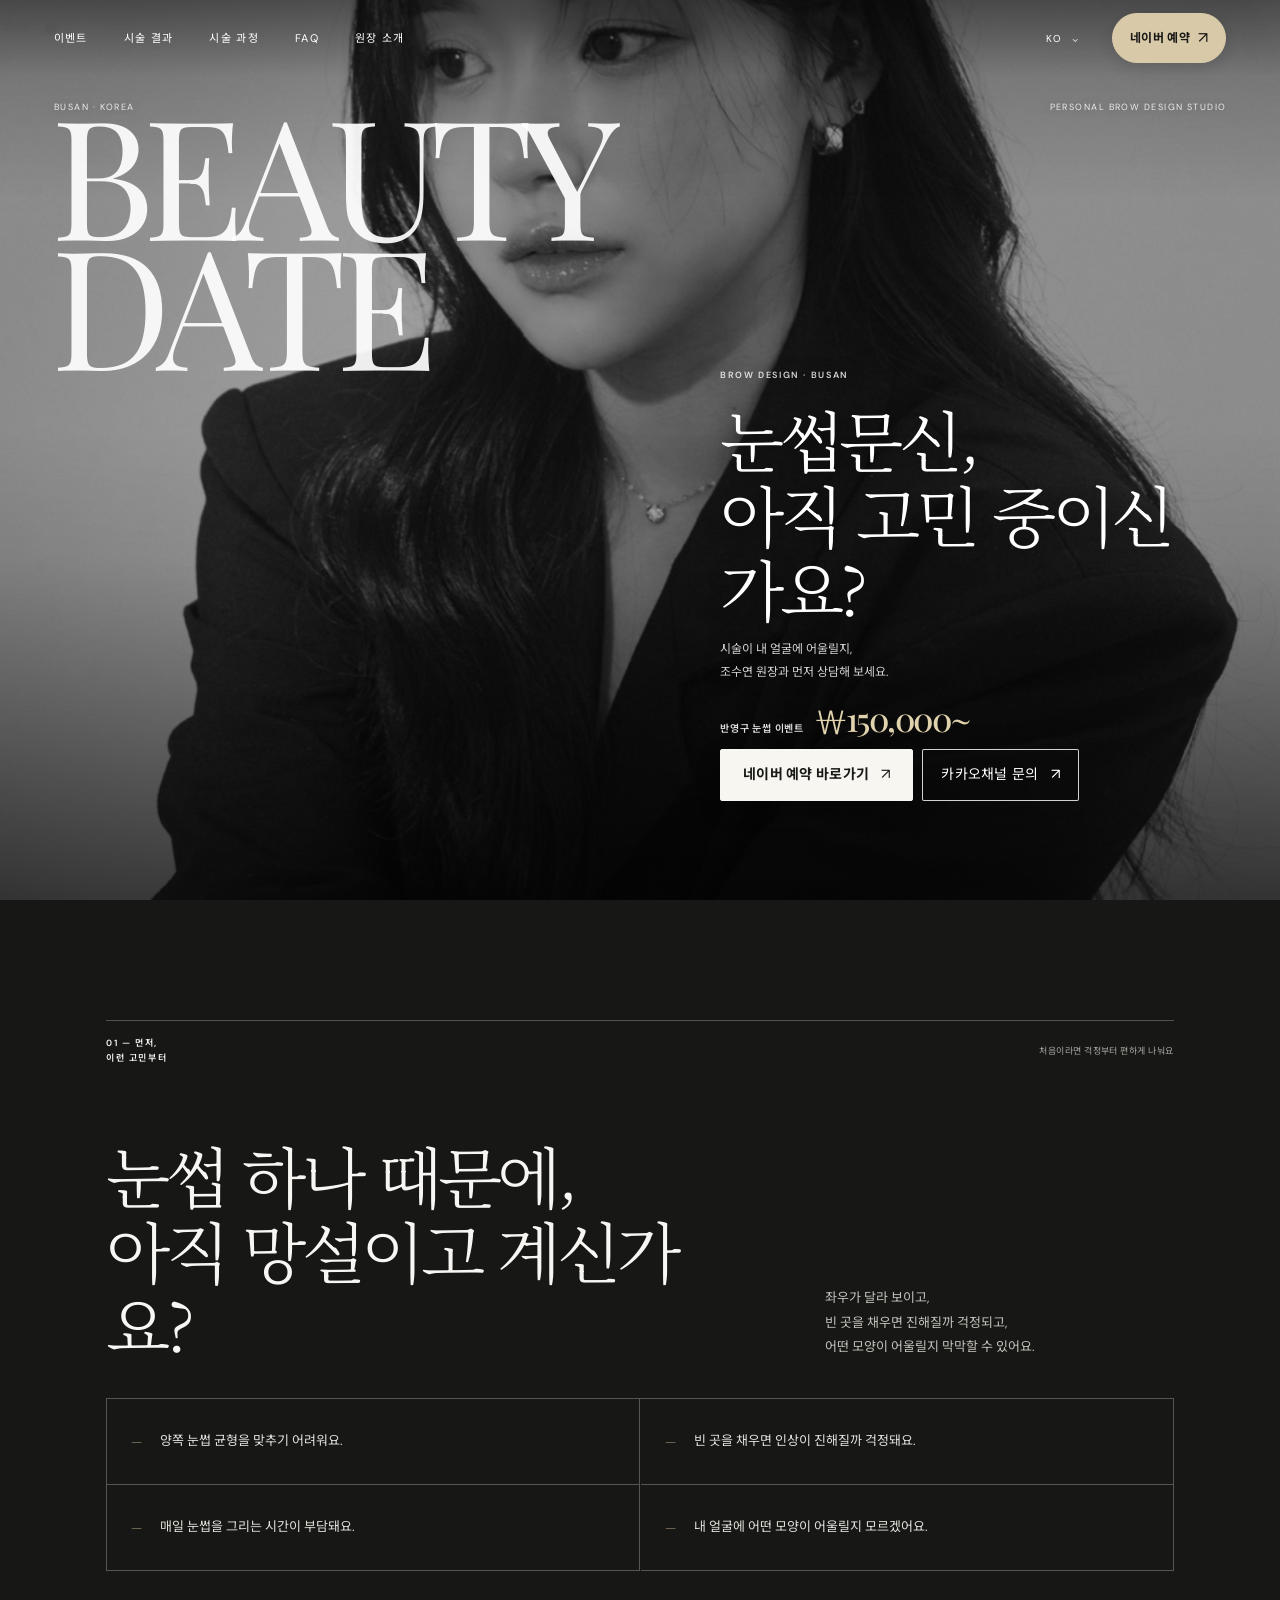
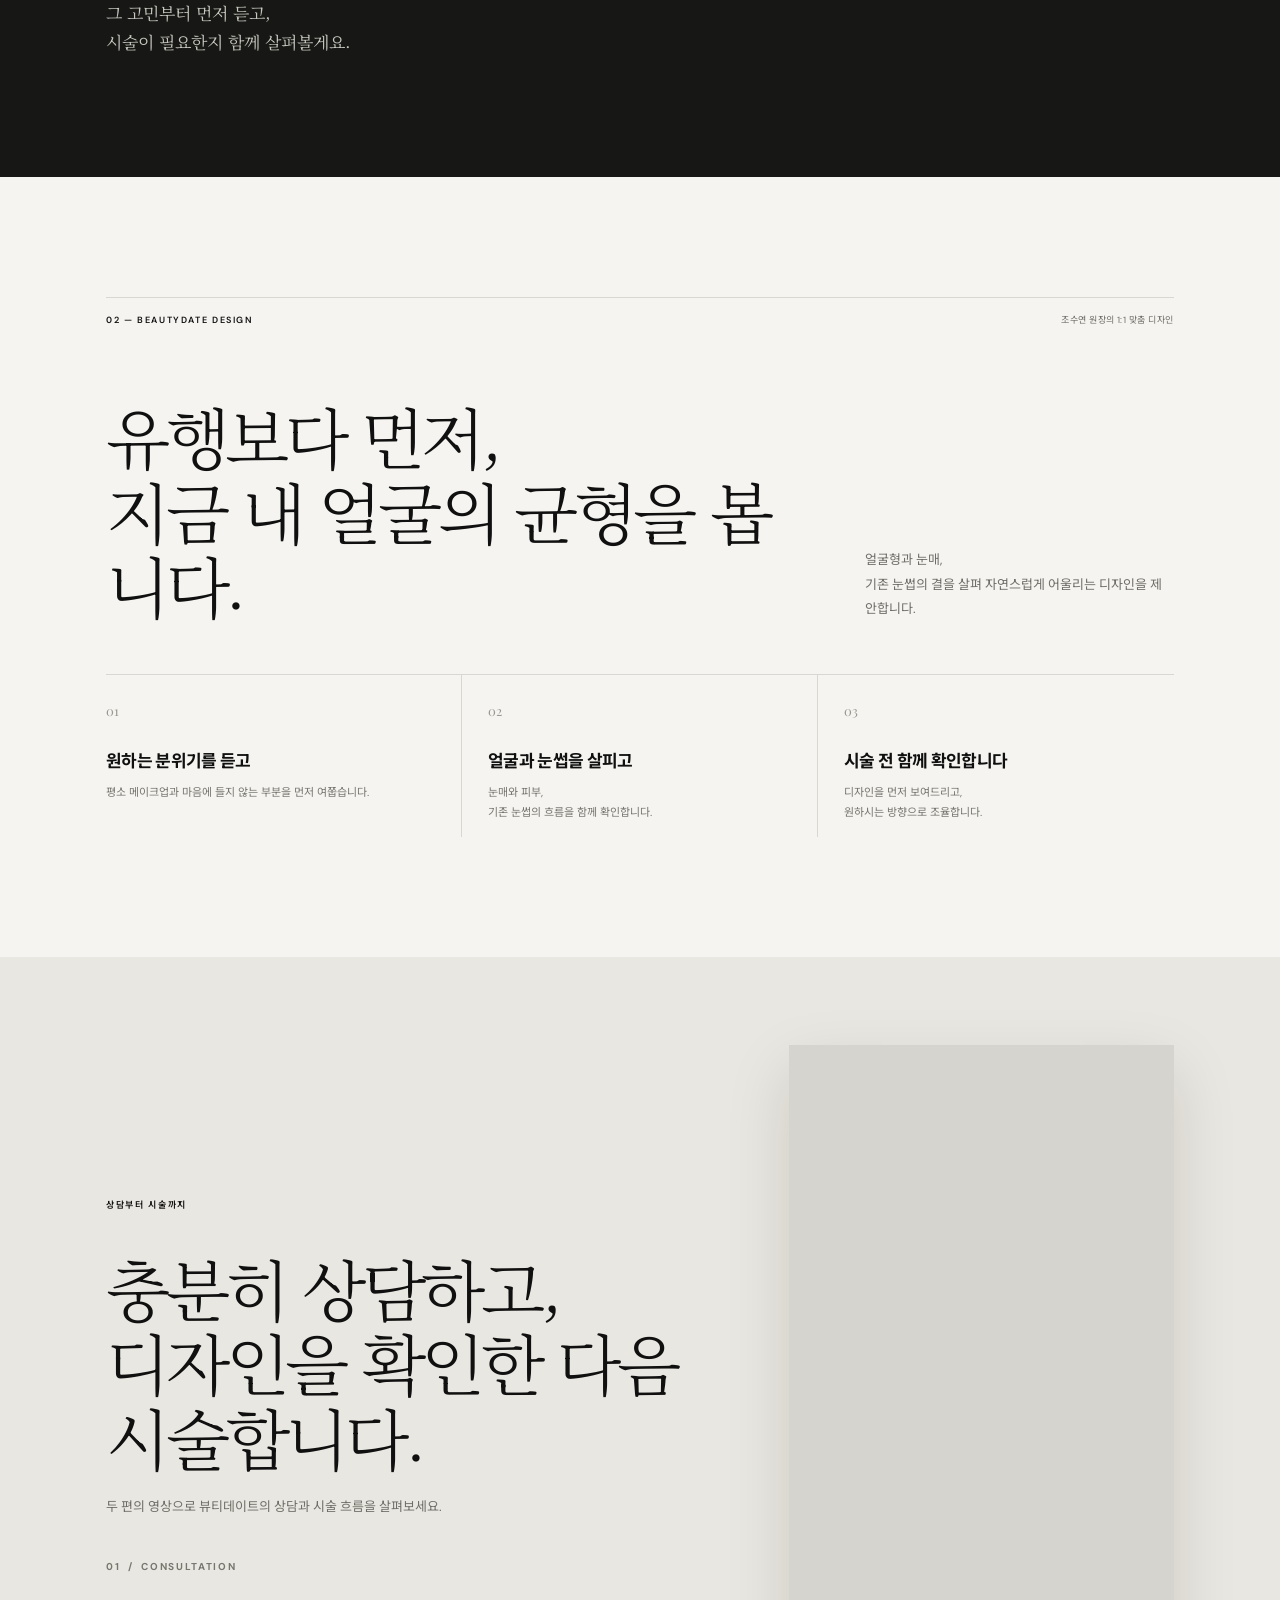
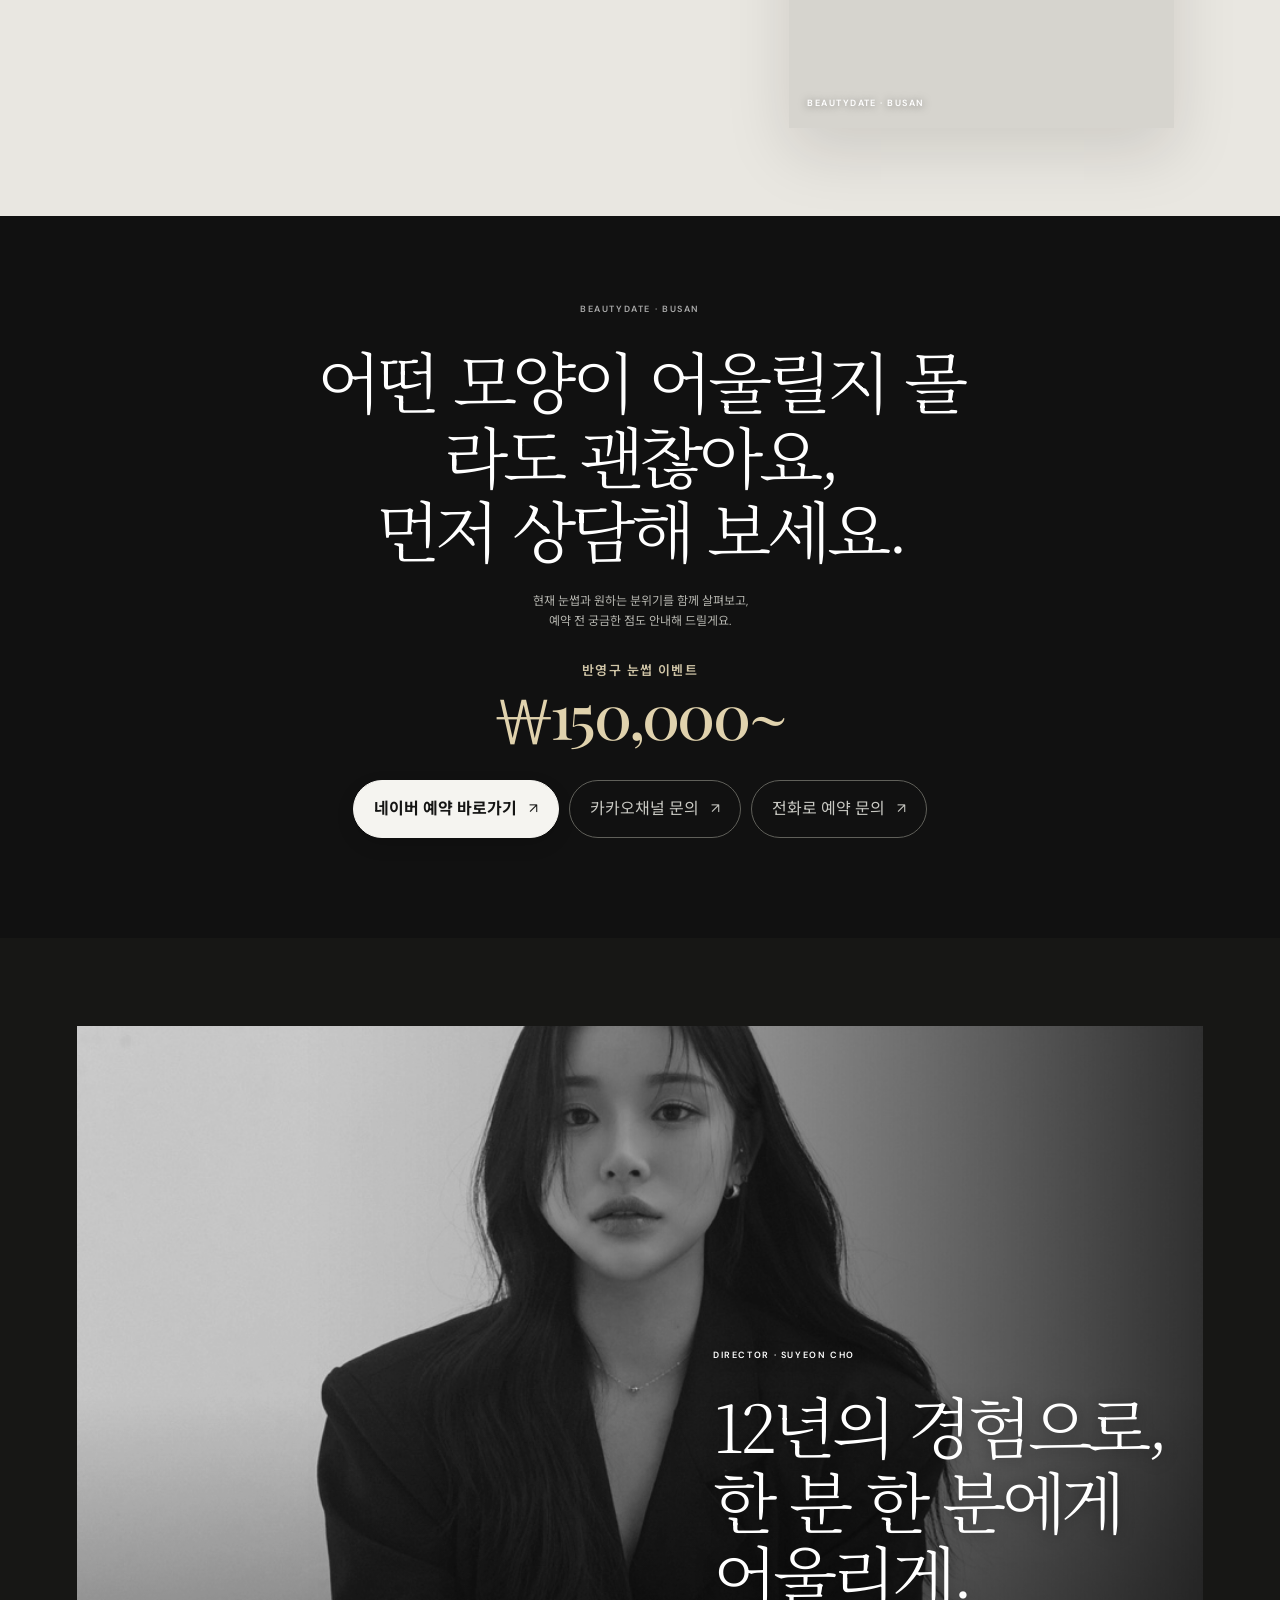
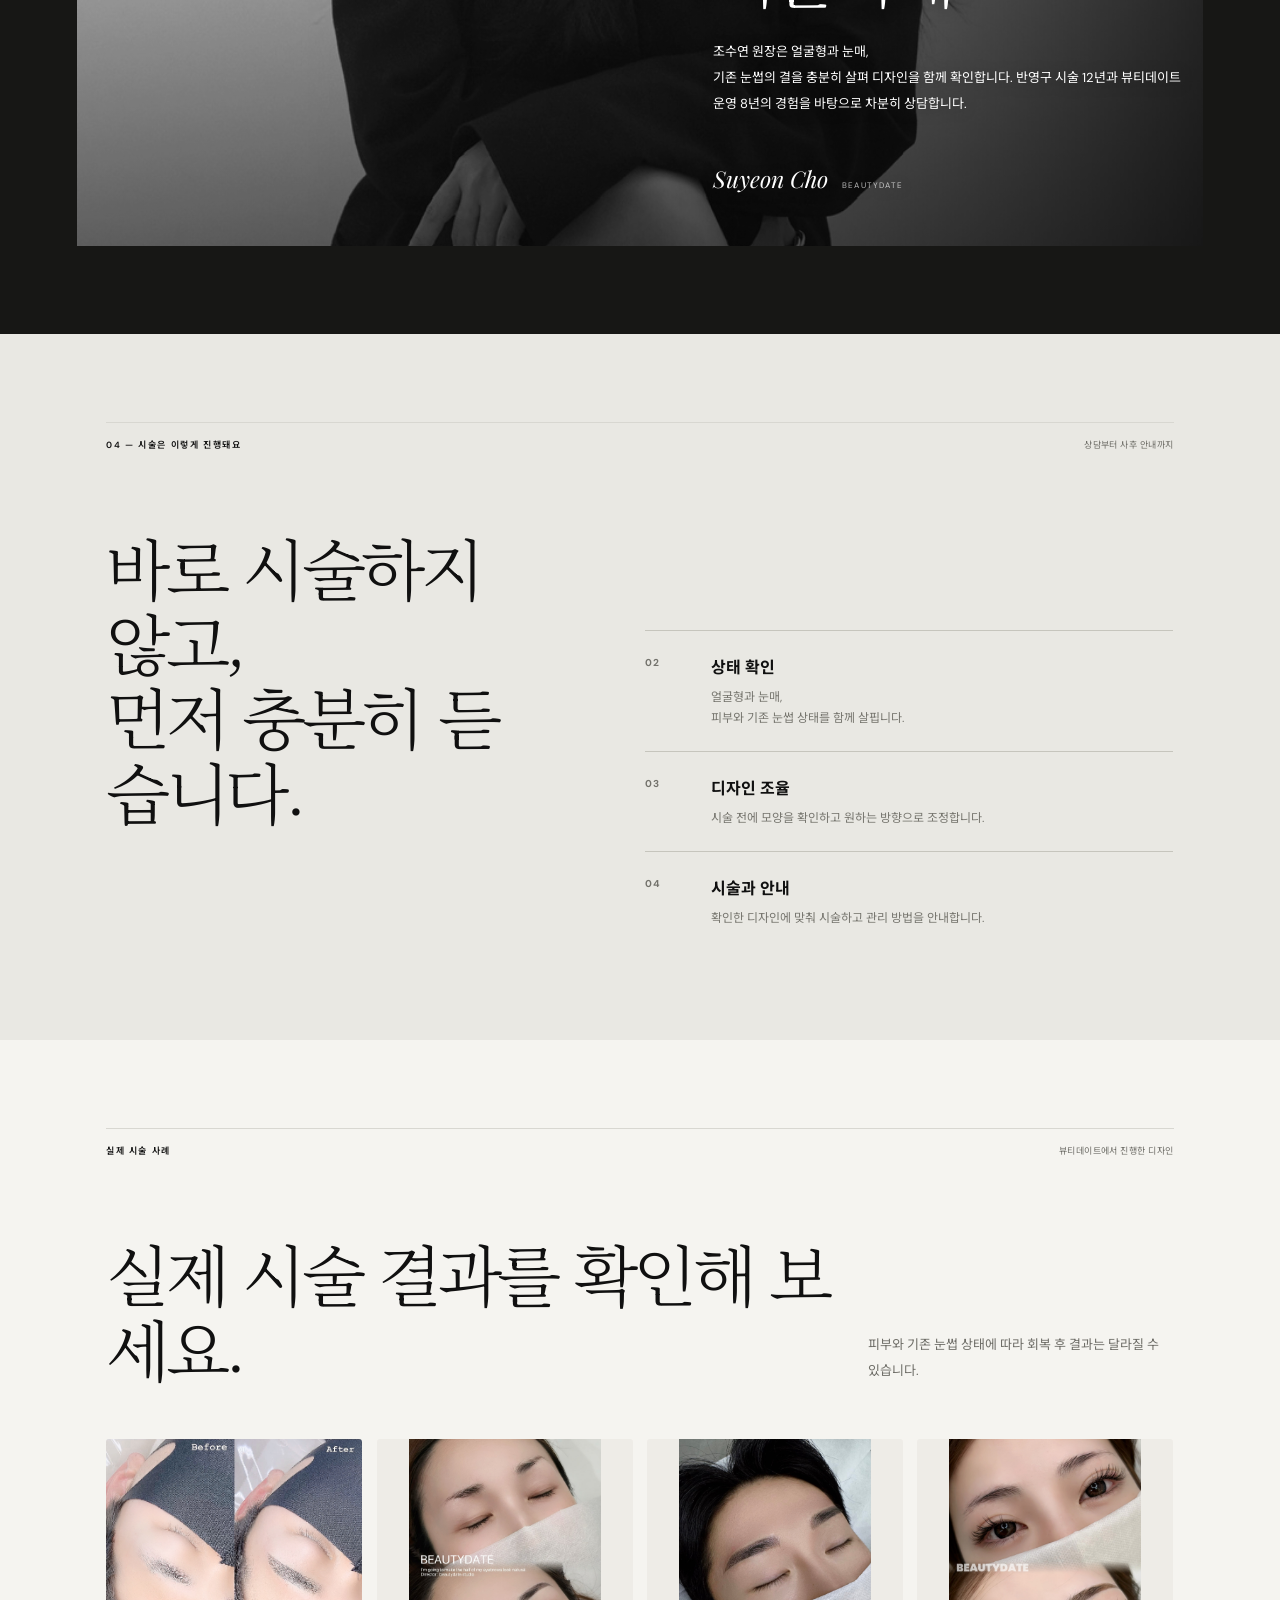
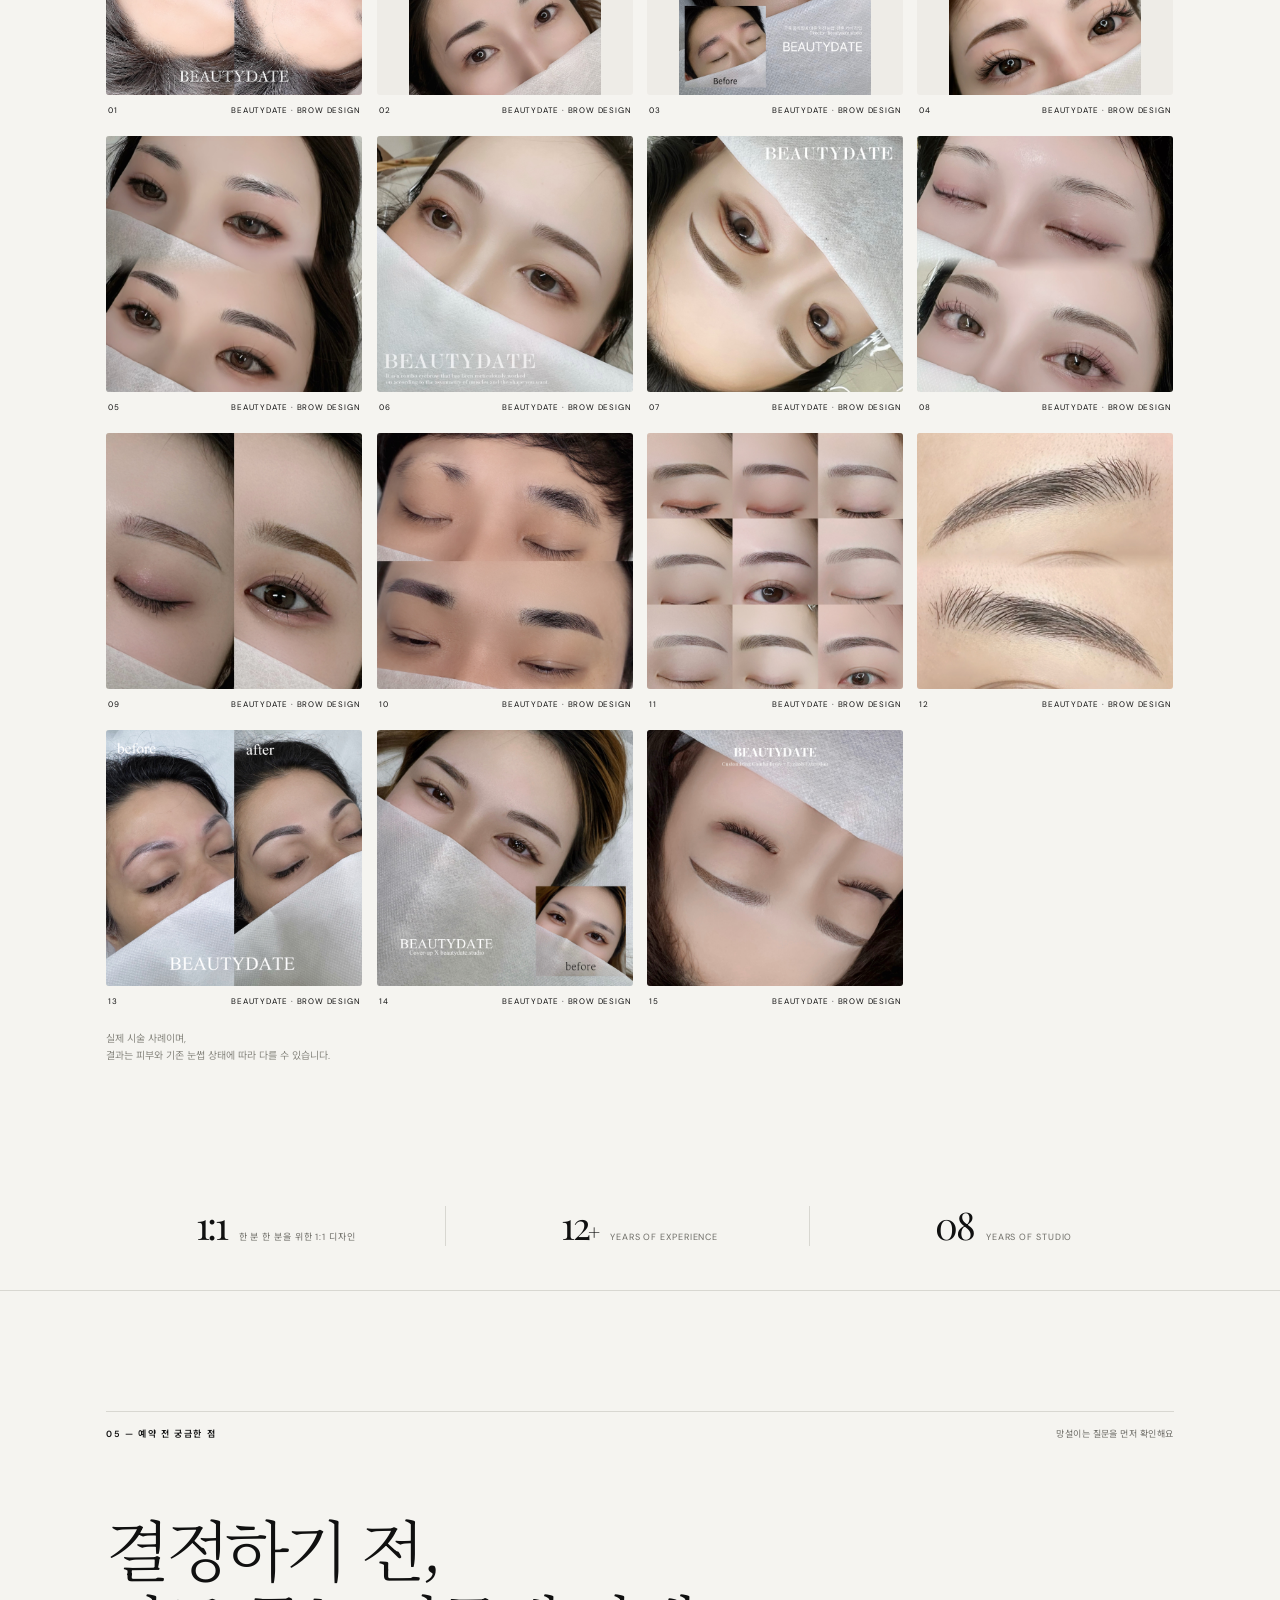
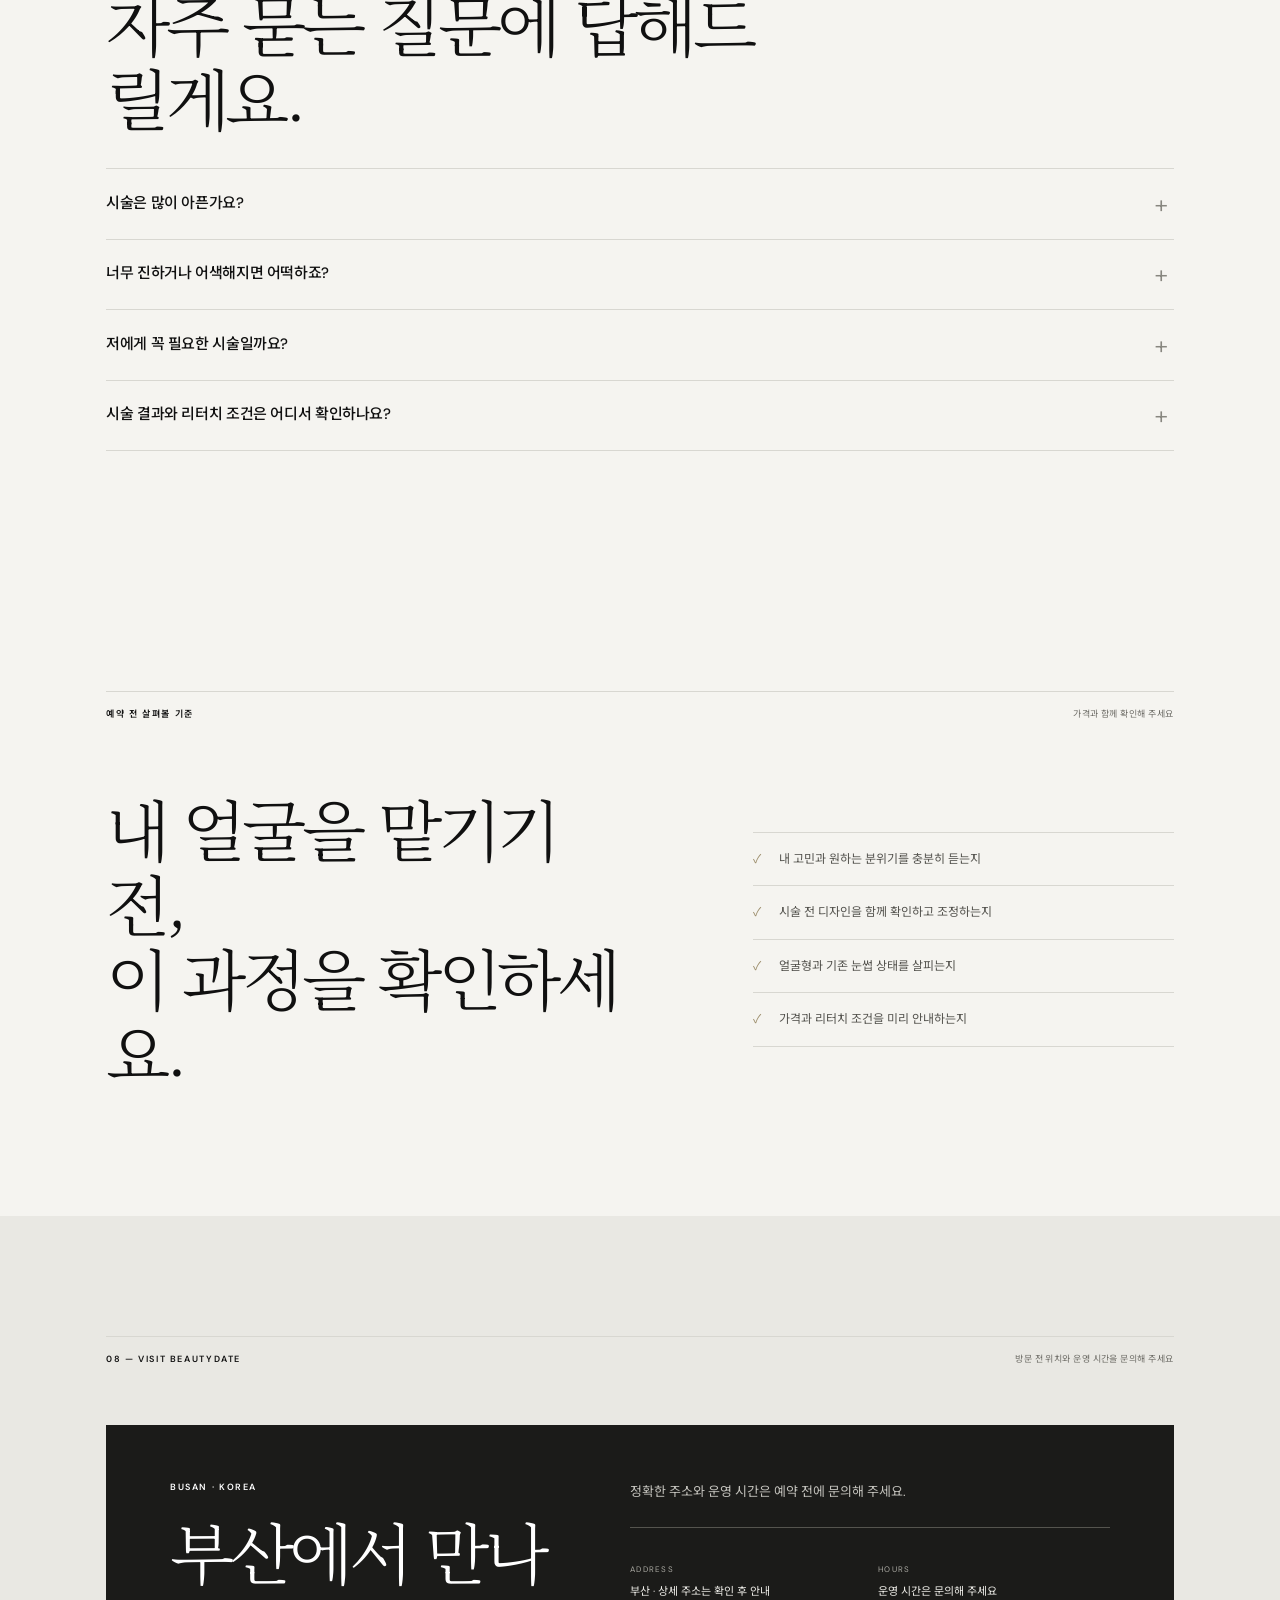
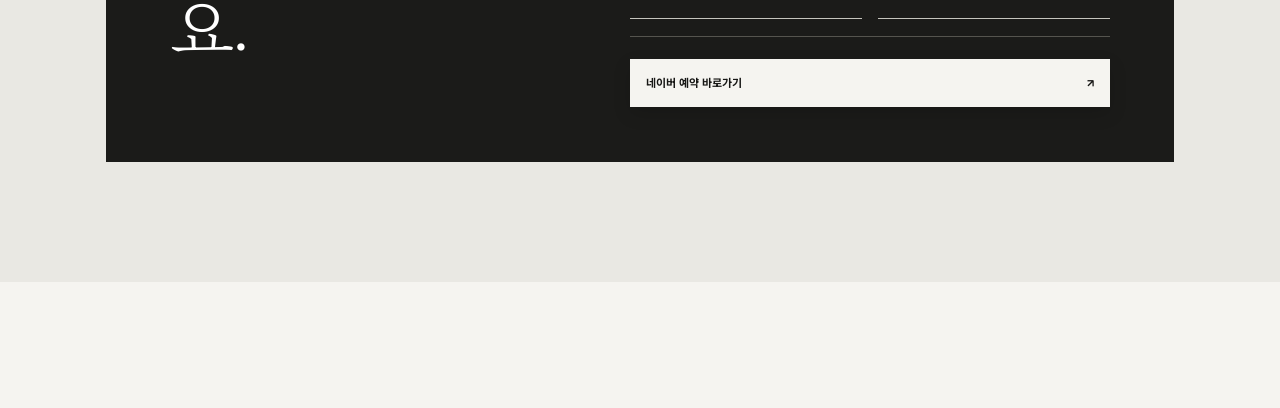
==== commit e2f7c27d: "Remove duplicate event section" ====
--- a/index.html
+++ b/index.html
@@ -12,13 +12,13 @@
   <link rel="preconnect" href="https://fonts.googleapis.com">
   <link rel="preconnect" href="https://fonts.gstatic.com" crossorigin>
   <link href="https://fonts.googleapis.com/css2?family=DM+Sans:wght@400;500;600;700&family=Noto+Sans+KR:wght@400;500;600;700&family=Noto+Serif+KR:wght@300;400;500&family=Playfair+Display:wght@400;500;600&display=swap" rel="stylesheet">
-  <link rel="stylesheet" href="styles.css?v=20261010-layout-headings" />
+  <link rel="stylesheet" href="styles.css?v=20261010-no-duplicate-offer" />
 </head>
 <body>
   <header class="site-header">
     <a class="sr-only" href="#top" aria-label="Beautydate home">Home</a>
     <nav class="main-nav" aria-label="Main navigation">
-      <a href="#event" data-i18n="navOffer">이벤트</a><a href="#works" data-i18n="navWorks">시술 결과</a><a href="#process" data-i18n="navProcess">시술 과정</a><a href="#faq">FAQ</a><a href="#director" data-i18n="navDirector">원장 소개</a>
+      <a href="#contact" data-i18n="navOffer">이벤트</a><a href="#works" data-i18n="navWorks">시술 결과</a><a href="#process" data-i18n="navProcess">시술 과정</a><a href="#faq">FAQ</a><a href="#director" data-i18n="navDirector">원장 소개</a>
     </nav>
     <div class="header-end"><div class="language" aria-label="Language"><button class="lang-current" aria-expanded="false">KO <span>⌄</span></button><div class="lang-menu"><button data-lang="ko">한국어</button><button data-lang="ja">日本語</button><button data-lang="zh-TW">繁體中文</button><button data-lang="en">English</button></div></div><a class="header-book" href="https://pcmap.place.naver.com/place/1254580452/booking" target="_blank" rel="noopener noreferrer"><span data-i18n="book">예약하기</span><b aria-hidden="true">↗</b></a></div>
     <button class="menu-toggle" aria-label="Open navigation"><i></i><i></i></button>
@@ -41,7 +41,7 @@
 
     <section class="design-film section-pad" id="film" aria-labelledby="design-film-title"><div class="design-film-copy"><p class="eyebrow" data-i18n="filmLabel">CONSULTATION · TREATMENT</p><h2 id="design-film-title" data-i18n="filmTitle">상담부터 시술까지,<br><em>편안한 흐름으로.</em></h2><p data-i18n="filmText">충분히 이야기를 나누고, 차분하게 시술을 진행합니다.</p><span class="film-caption" aria-live="polite" data-film-caption>01&nbsp; / &nbsp;CONSULTATION</span></div><div class="design-film-frame" data-design-film><video class="design-film-video is-active" muted playsinline webkit-playsinline preload="auto" aria-label="뷰티데이트 상담 영상"><source src="assets/design-video/consultation.m4v?v=20261005-15sec" type="video/mp4"></video><video class="design-film-video" muted playsinline webkit-playsinline preload="auto" aria-label="뷰티데이트 시술 영상"><source src="assets/design-video/treatment-1.m4v" type="video/mp4"></video><span class="film-index" aria-hidden="true">BEAUTYDATE · BUSAN</span></div></section>
 
-    <section class="contact" id="contact"><div class="contact-inner"><p class="eyebrow">BEAUTYDATE · BUSAN</p><h2 data-i18n="contactTitle">나에게 어울리는 디자인,<br>함께 이야기해요.</h2><p data-i18n="contactText">예약 링크와 카카오톡 채널을 통해 편하게 문의해 주세요.</p><div class="contact-offer"><span data-i18n="heroOfferLabel">반영구 눈썹 이벤트</span><strong>₩150,000~</strong></div><div class="contact-actions"><a class="contact-primary" href="https://pcmap.place.naver.com/place/1254580452/booking" target="_blank" rel="noopener noreferrer"><span data-i18n="naverBooking">네이버 예약 바로가기</span><b aria-hidden="true">↗</b></a><a href="https://pf.kakao.com/_fQxjnT" target="_blank" rel="noopener noreferrer"><span data-i18n="kakaoInquiry">카카오채널 문의</span><b aria-hidden="true">↗</b></a><a href="tel:01075978444"><span data-i18n="bookingCall">전화로 예약 문의</span><b aria-hidden="true">↗</b></a></div></div></section>
+    <section class="contact" id="contact"><div class="contact-inner"><p class="eyebrow">BEAUTYDATE · BUSAN</p><h2 data-i18n="contactTitle">나에게 어울리는 디자인,<br>함께 이야기해요.</h2><p data-i18n="contactText">예약 링크와 카카오톡 채널을 통해 편하게 문의해 주세요.</p><div class="contact-offer"><span data-i18n="heroOfferLabel">반영구 눈썹 이벤트</span><strong>₩150,000~</strong></div><div class="contact-actions"><a class="contact-primary" href="https://pcmap.place.naver.com/place/1254580452/booking" target="_blank" rel="noopener noreferrer"><span data-i18n="naverBooking">네이버 예약 바로가기</span><b aria-hidden="true">↗</b></a><a href="https://pf.kakao.com/_fQxjnT" target="_blank" rel="noopener noreferrer"><span data-i18n="kakaoInquiry">카카오채널 문의</span><b aria-hidden="true">↗</b></a><a href="tel:01075978444"><span data-i18n="bookingCall">전화로 예약 문의</span><b aria-hidden="true">↗</b></a></div><div class="foreign-service-card"><h3 data-i18n="foreignMenuHeading">외국인 고객 시술 메뉴</h3><div class="foreign-service-grid"><div><span data-i18n="serviceNatural">자연눈썹</span><strong>₩170,000~</strong></div><div><span data-i18n="serviceCombo">콤보눈썹</span><strong>₩200,000~</strong></div><div><span data-i18n="serviceShadow">쉐도우눈썹</span><strong>₩200,000~</strong></div><div><span data-i18n="serviceEyeliner">아이라인</span><strong>₩150,000~</strong></div><div><span data-i18n="serviceHairline">헤어라인</span><strong>₩250,000~</strong></div><div><span data-i18n="serviceLip">입술</span><strong>₩300,000~</strong></div></div><div class="foreign-service-terms"><p><strong data-i18n="premiumRetouch">프리미엄 리터치</strong><span data-i18n="retouchTerms">4개월 이내 무료 · 6개월 이내 50% 할인 · 1년 이내 30% 할인</span></p><ul><li data-i18n="foreignPigment">최상급 인증 색소, 고객별 별도 니들 사용</li><li data-i18n="foreignCardFee">해외 카드 결제 수수료 포함</li><li data-i18n="foreignSchedule">관광객 일정에 맞춰 영업시간 외·휴무일에도 예약 시간을 조율해 드립니다.</li></ul><small data-i18n="foreignPriceNote">가격은 원화 기준입니다. 최종 금액은 예약 전 확인해 주세요.</small></div><p class="foreign-booking-heading" data-i18n="bookingHeading">LINEで予約・お問い合わせ</p><div class="foreign-service-actions offer-actions"><a href="https://line.me/R/ti/p/@209fyimp" target="_blank" rel="noopener noreferrer"><span data-i18n="lineLink">LINEで予約</span><b aria-hidden="true">↗</b></a><a href="https://www.instagram.com/beautydate.studio/" target="_blank" rel="noopener noreferrer"><span data-i18n="instagramLink">Instagram</span><b aria-hidden="true">↗</b></a></div></div></div></section>
 
     <section class="director section-pad" id="director"><div class="section-heading"><p class="eyebrow" data-i18n="directorLabel">CHAPTER 2 — MEET YOUR DIRECTOR</p><span data-i18n="directorMeta">Beautydate, Busan</span></div><div class="director-grid"><figure><video class="director-ai-video" autoplay muted loop playsinline webkit-playsinline preload="metadata" poster="assets/owner-profile-1.jpeg" aria-label="뷰티데이트 대표원장 AI 소개 영상"><source src="assets/hero-video-compatible.m4v" type="video/mp4"></video></figure><div class="director-copy"><p class="eyebrow" data-i18n="directorEyebrow">DIRECTOR · SUYEON CHO</p><h2 data-i18n="directorTitle">12년의 경험,<br><em>한 사람을 위한 디자인.</em></h2><p data-i18n="directorText">반영구 시술 12년, 샵 운영 8년의 경험을 바탕으로 고객 한 분 한 분의 얼굴에 어울리는 디자인을 고민합니다. 충분히 듣고, 함께 확인하고, 세심하게 마무리합니다.</p><div class="signature-mark">Suyeon Cho<span>BEAUTYDATE</span></div></div></div></section>
 
@@ -59,12 +59,12 @@
 
     <section class="visit section-pad" id="visit"><div class="section-heading"><p class="eyebrow">08 — VISIT BEAUTYDATE</p><span data-i18n="visitMeta">We look forward to meeting you</span></div><div class="visit-card"><div><p class="eyebrow">BUSAN · KOREA</p><h2 data-i18n="visitTitle">부산에서 만나요.</h2></div><div><p data-i18n="visitText">정확한 주소와 운영 시간은 예약 전에 문의해 주세요.</p><div class="visit-details"><div><span data-i18n="addressLabel">ADDRESS</span><b data-i18n="addressPending">부산 · 상세 주소는 확인 후 안내</b></div><div><span data-i18n="hoursLabel">HOURS</span><b data-i18n="hoursPending">운영 시간은 문의해 주세요</b></div></div><a class="visit-booking" href="https://pcmap.place.naver.com/place/1254580452/booking" target="_blank" rel="noopener noreferrer"><span data-i18n="naverBooking">네이버 예약 바로가기</span><b aria-hidden="true">↗</b></a></div></div></section>
 
-    <section class="offer" id="event"><div class="offer-inner"><div class="offer-copy"><p class="eyebrow" data-i18n="eventKicker">BEAUTYDATE · EVENT</p><h2 data-i18n="eventTitle">반영구 눈썹 이벤트</h2><p data-i18n="eventIntro">1:1 디자인 상담부터 시술 전 디자인 확인까지, 조수연 원장이 함께합니다.</p><p class="offer-foreign" data-i18n="eventForeign">외국인 고객 눈썹 시술가</p></div><div class="offer-price"><span class="offer-regular"><span data-i18n="eventRegular">정가</span> <del>₩200,000</del></span><strong>₩150,000~</strong><p class="offer-fineprint" data-i18n="eventFineprint">달러 표기는 참고 환산가이며, 최종 금액은 상담 시 확인해 주세요.</p><div class="offer-actions"><a href="https://pcmap.place.naver.com/place/1254580452/booking" target="_blank" rel="noopener noreferrer"><span data-i18n="naverBooking">네이버 예약 바로가기</span><b aria-hidden="true">↗</b></a><a href="https://pf.kakao.com/_fQxjnT" target="_blank" rel="noopener noreferrer"><span data-i18n="kakaoInquiry">카카오채널 문의</span><b aria-hidden="true">↗</b></a></div></div><div class="foreign-service-card"><h3 data-i18n="foreignMenuHeading">외국인 고객 시술 메뉴</h3><div class="foreign-service-grid"><div><span data-i18n="serviceNatural">자연눈썹</span><strong>₩170,000~</strong></div><div><span data-i18n="serviceCombo">콤보눈썹</span><strong>₩200,000~</strong></div><div><span data-i18n="serviceShadow">쉐도우눈썹</span><strong>₩200,000~</strong></div><div><span data-i18n="serviceEyeliner">아이라인</span><strong>₩150,000~</strong></div><div><span data-i18n="serviceHairline">헤어라인</span><strong>₩250,000~</strong></div><div><span data-i18n="serviceLip">입술</span><strong>₩300,000~</strong></div></div><div class="foreign-service-terms"><p><strong data-i18n="premiumRetouch">프리미엄 리터치</strong><span data-i18n="retouchTerms">4개월 이내 무료 · 6개월 이내 50% 할인 · 1년 이내 30% 할인</span></p><ul><li data-i18n="foreignPigment">최상급 인증 색소, 고객별 별도 니들 사용</li><li data-i18n="foreignCardFee">해외 카드 결제 수수료 포함</li><li data-i18n="foreignSchedule">관광객 일정에 맞춰 영업시간 외·휴무일에도 예약 시간을 조율해 드립니다.</li></ul><small data-i18n="foreignPriceNote">가격은 원화 기준입니다. 최종 금액은 예약 전 확인해 주세요.</small></div><p class="foreign-booking-heading" data-i18n="bookingHeading">LINEで予約・お問い合わせ</p><div class="foreign-service-actions offer-actions"><a href="https://line.me/R/ti/p/@209fyimp" target="_blank" rel="noopener noreferrer"><span data-i18n="lineLink">LINEで予約</span><b aria-hidden="true">↗</b></a><a href="https://www.instagram.com/beautydate.studio/" target="_blank" rel="noopener noreferrer"><span data-i18n="instagramLink">Instagram</span><b aria-hidden="true">↗</b></a></div></div></div></section>
+
 
 
   </main>
   <footer class="site-footer"><a class="wordmark" href="#top">BEAUTY<span>DATE</span></a><div><b data-i18n="footerName">뷰티데이트 · 조수연 원장</b><p data-i18n="footerNotice">부산 · 전화 010-7597-8444</p></div><a class="back-top" href="#top" data-i18n="backTop">맨 위로 ↑</a></footer>
   <div class="mobile-cta"><p class="mobile-cta-label" data-i18n="mobileBookingPrompt">빠른 예약 · 상담</p><div class="mobile-cta-actions"><a href="https://pcmap.place.naver.com/place/1254580452/booking" target="_blank" rel="noopener noreferrer"><span data-i18n="naverBooking">네이버 예약 바로가기</span><b aria-hidden="true">↗</b></a><a href="https://pf.kakao.com/_fQxjnT" target="_blank" rel="noopener noreferrer"><span data-i18n="kakaoInquiry">카카오채널 문의</span><b aria-hidden="true">↗</b></a></div></div>
-  <script src="app.js?v=20261010-layout-headings"></script>
+  <script src="app.js?v=20261010-no-duplicate-offer"></script>
 </body>
 </html>
--- a/styles.css
+++ b/styles.css
@@ -420,6 +420,7 @@
 .contact-offer{display:grid;justify-items:center;gap:2px;margin:28px 0 24px}
 .contact-offer span{font-size:13px;font-weight:600;letter-spacing:.11em;color:#d0c5a7}
 .contact-offer strong{font-family:var(--serif);font-size:clamp(40px,6vw,62px);line-height:1;color:#e0d2ad;font-weight:500;letter-spacing:-.045em}
+.contact .foreign-service-card{text-align:left;margin:30px auto 0}
 .contact-actions a{font-size:16px;min-height:58px}
 .contact-actions a>span{font-size:inherit}
 @media(max-width:650px){.contact-offer{margin:22px 0 20px}.contact-offer span{font-size:12px}.contact-offer strong{font-size:clamp(36px,9vw,48px)}.contact-actions a{font-size:15px;min-height:58px}}
